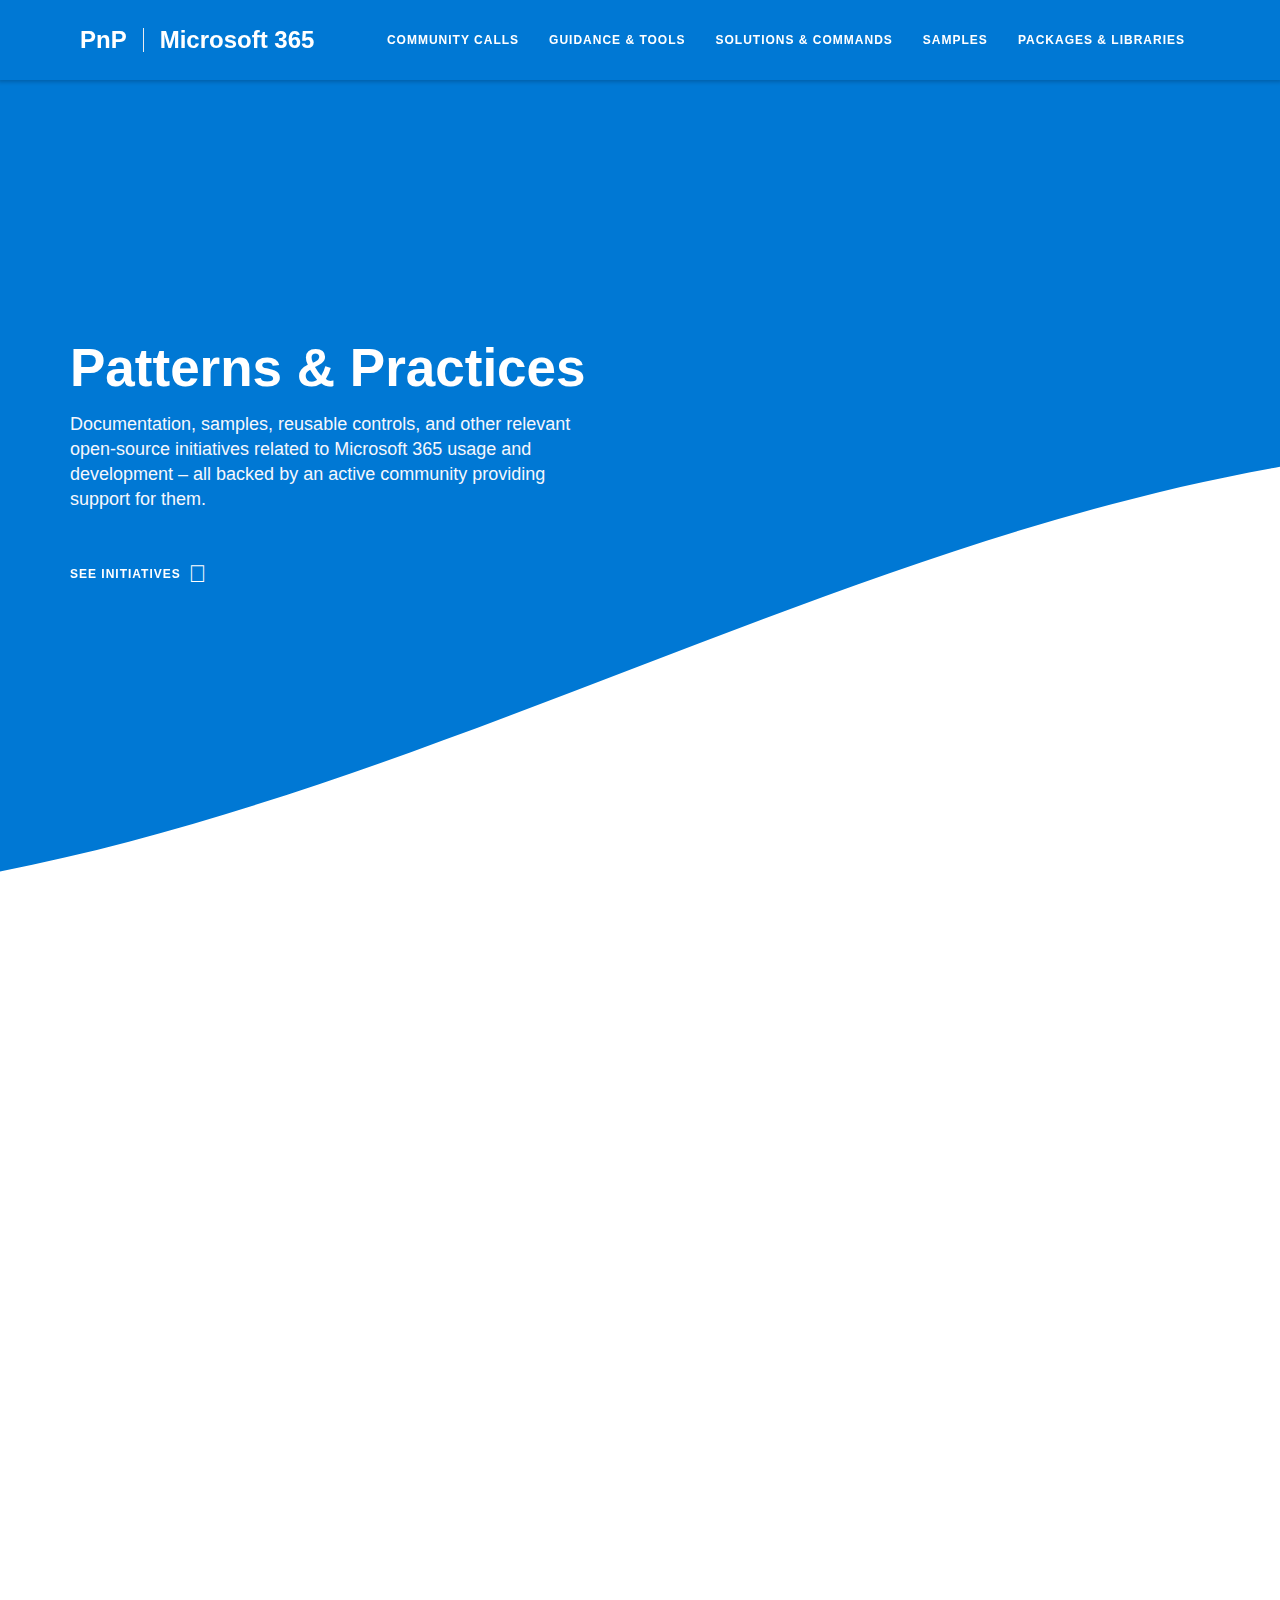
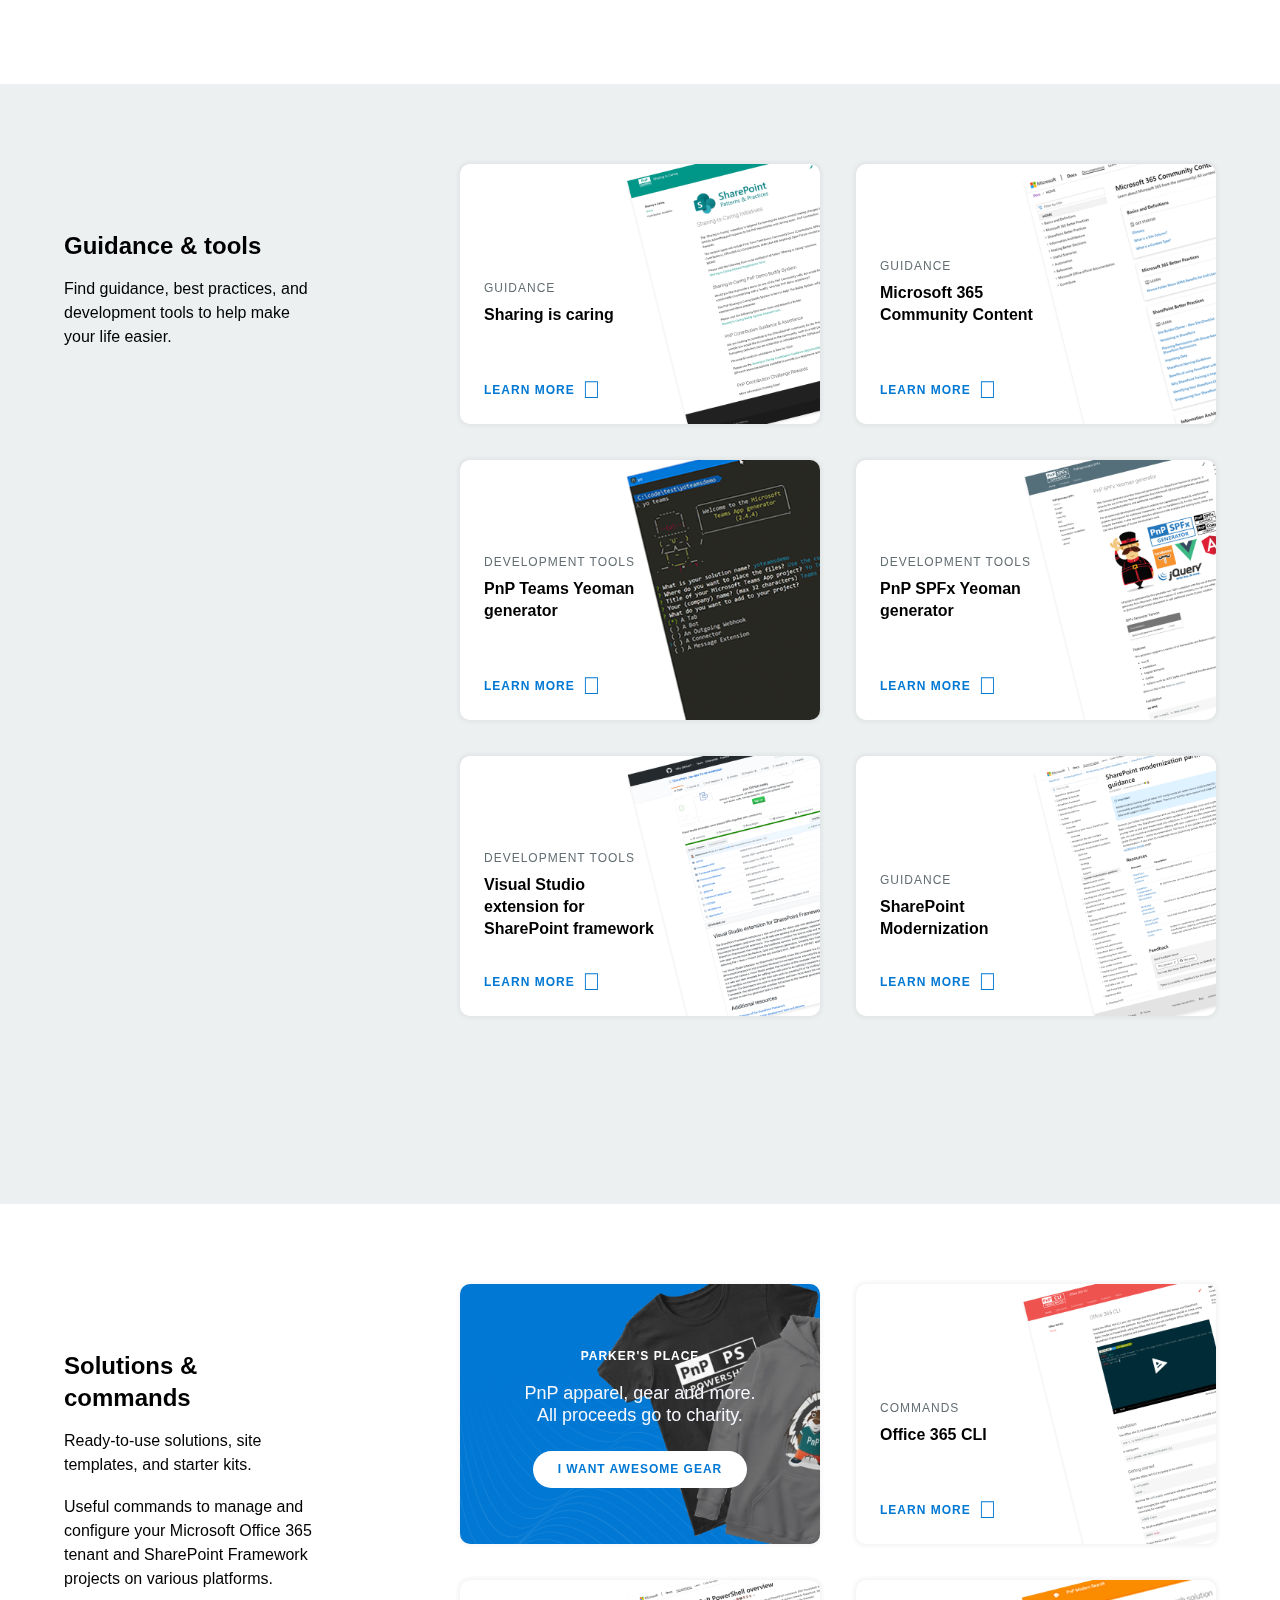
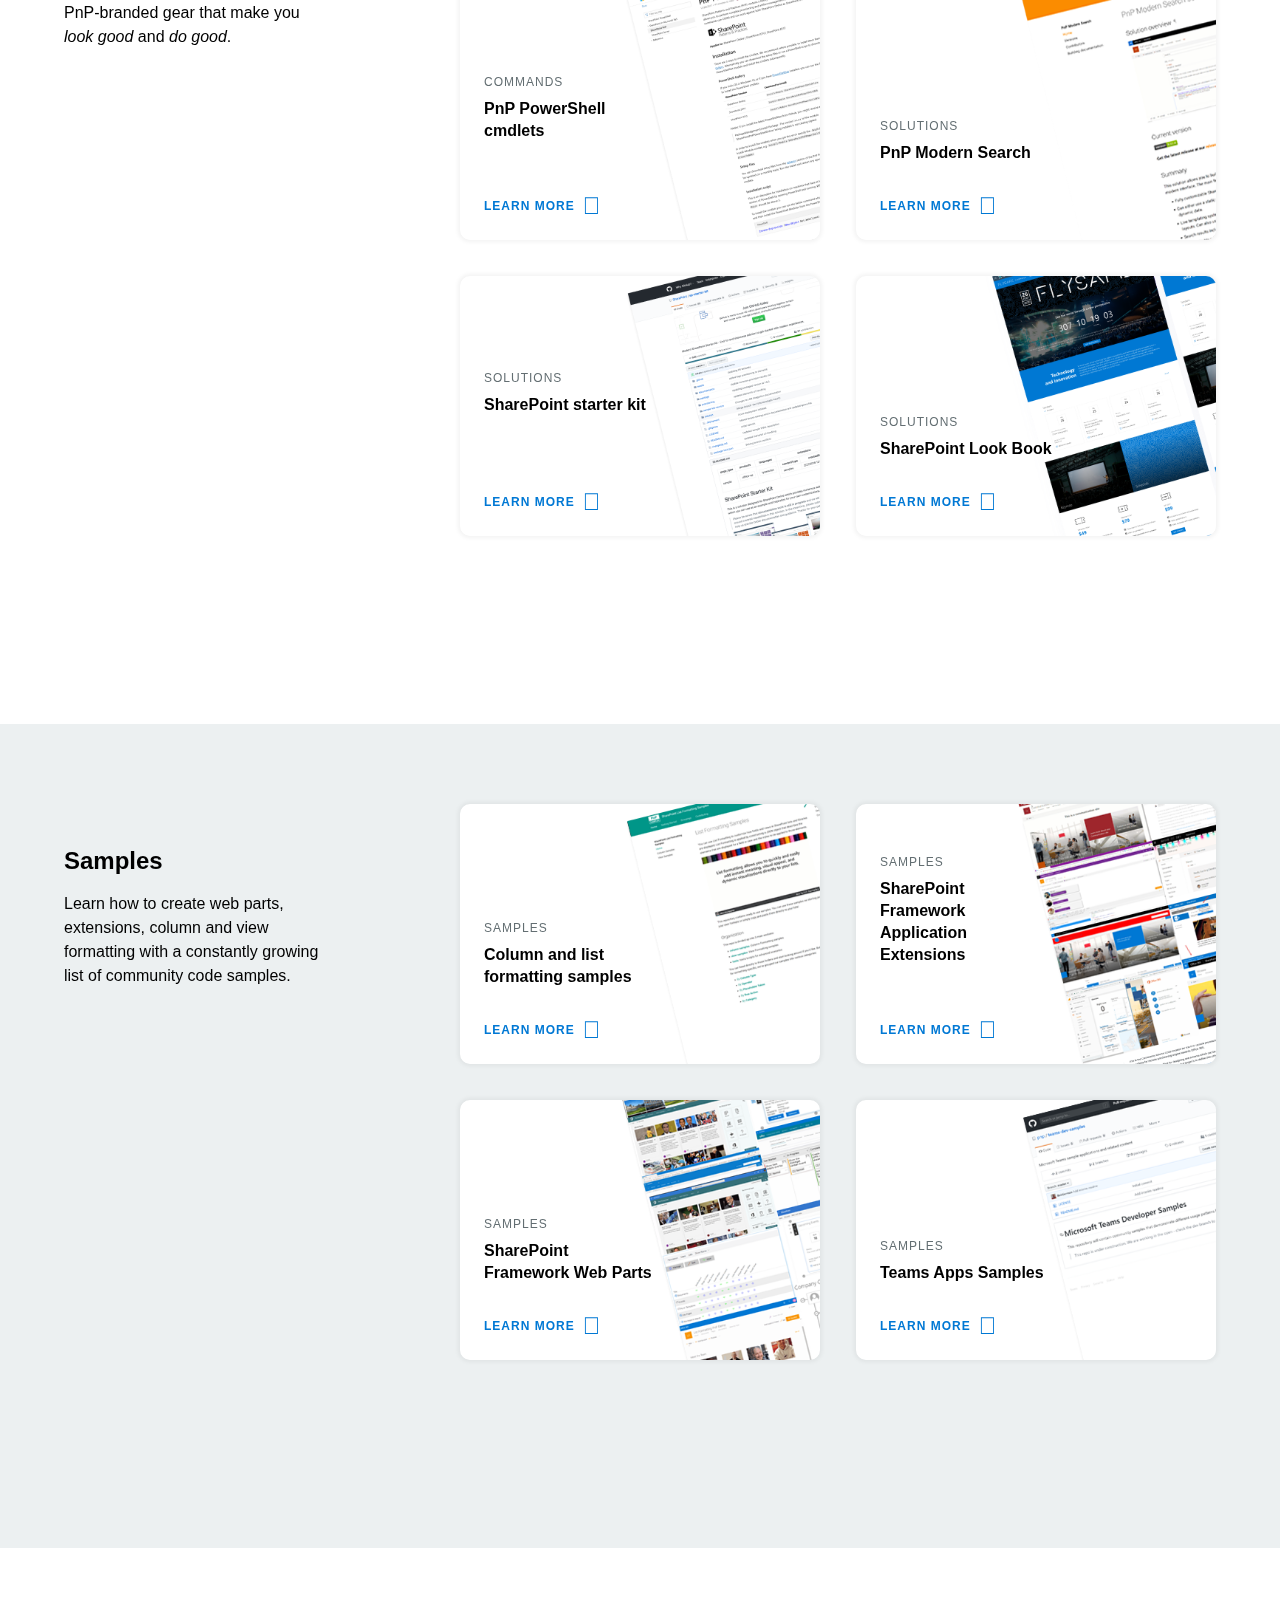
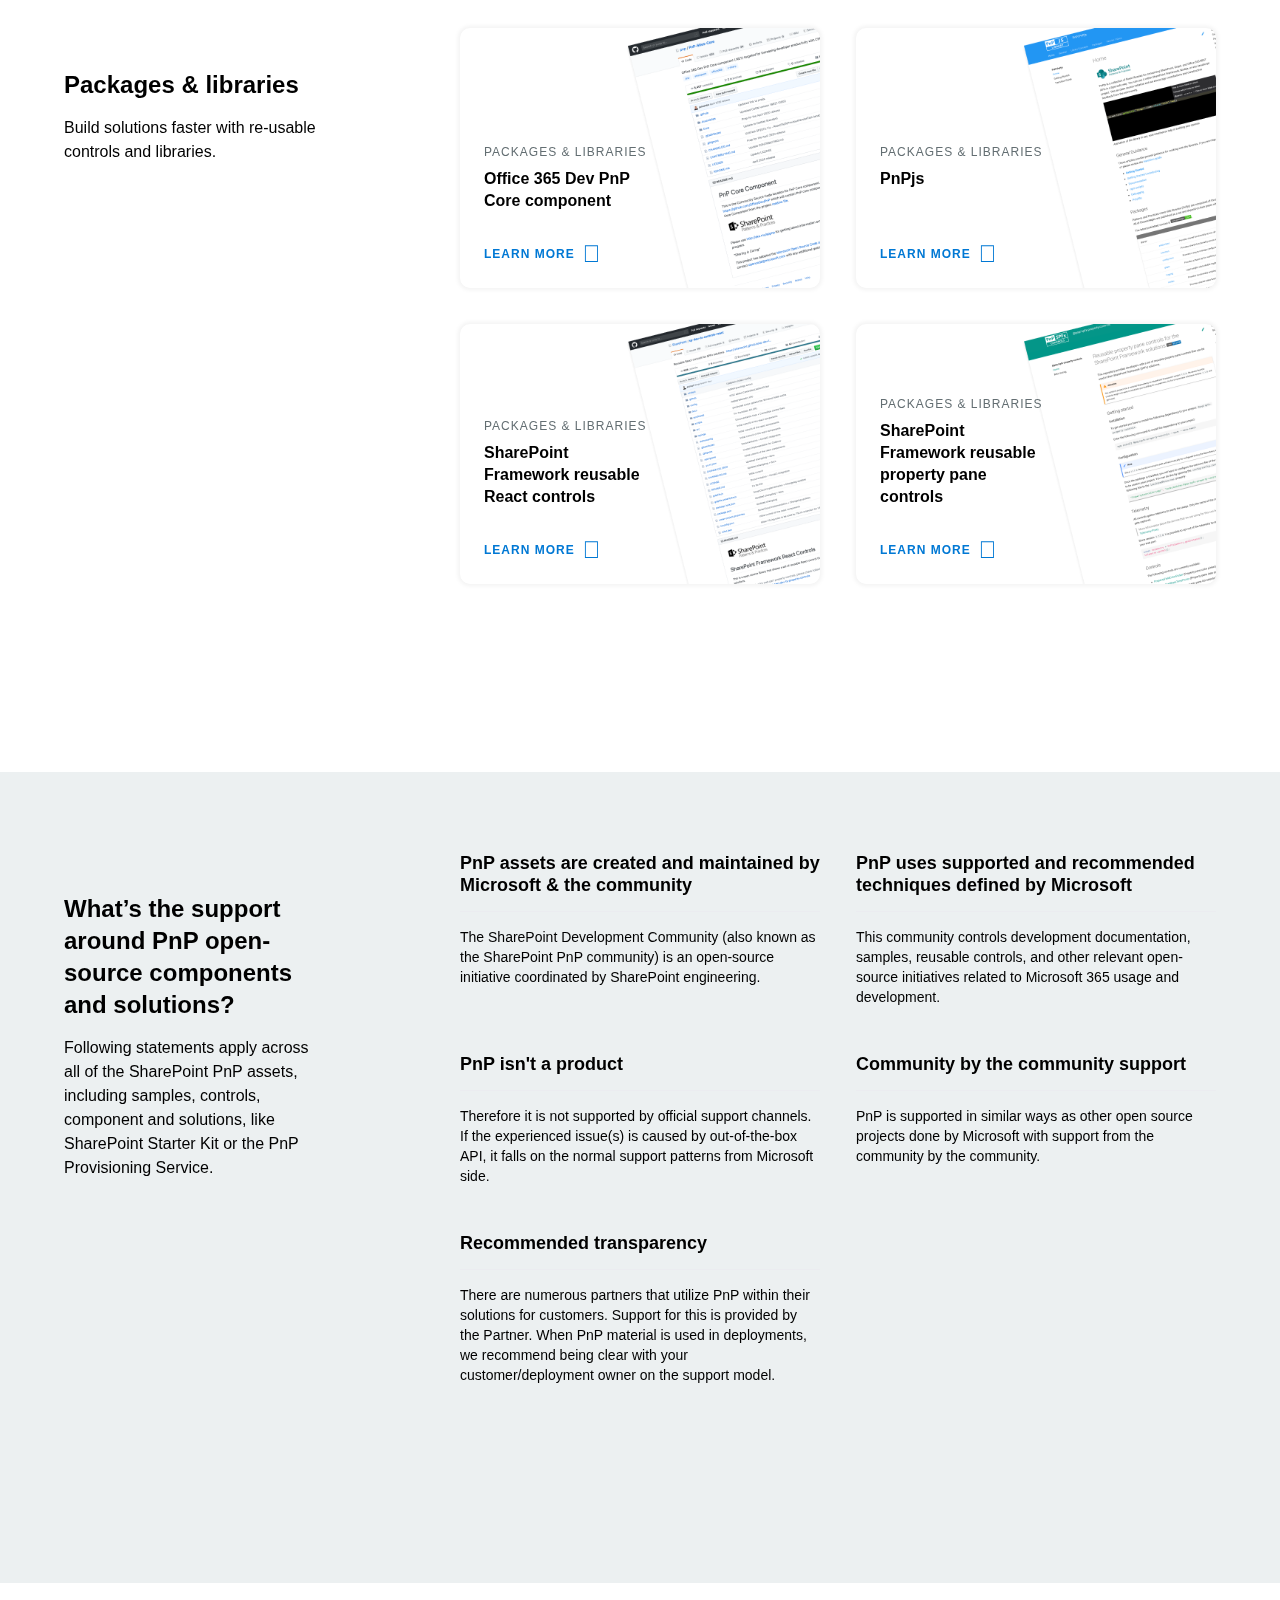
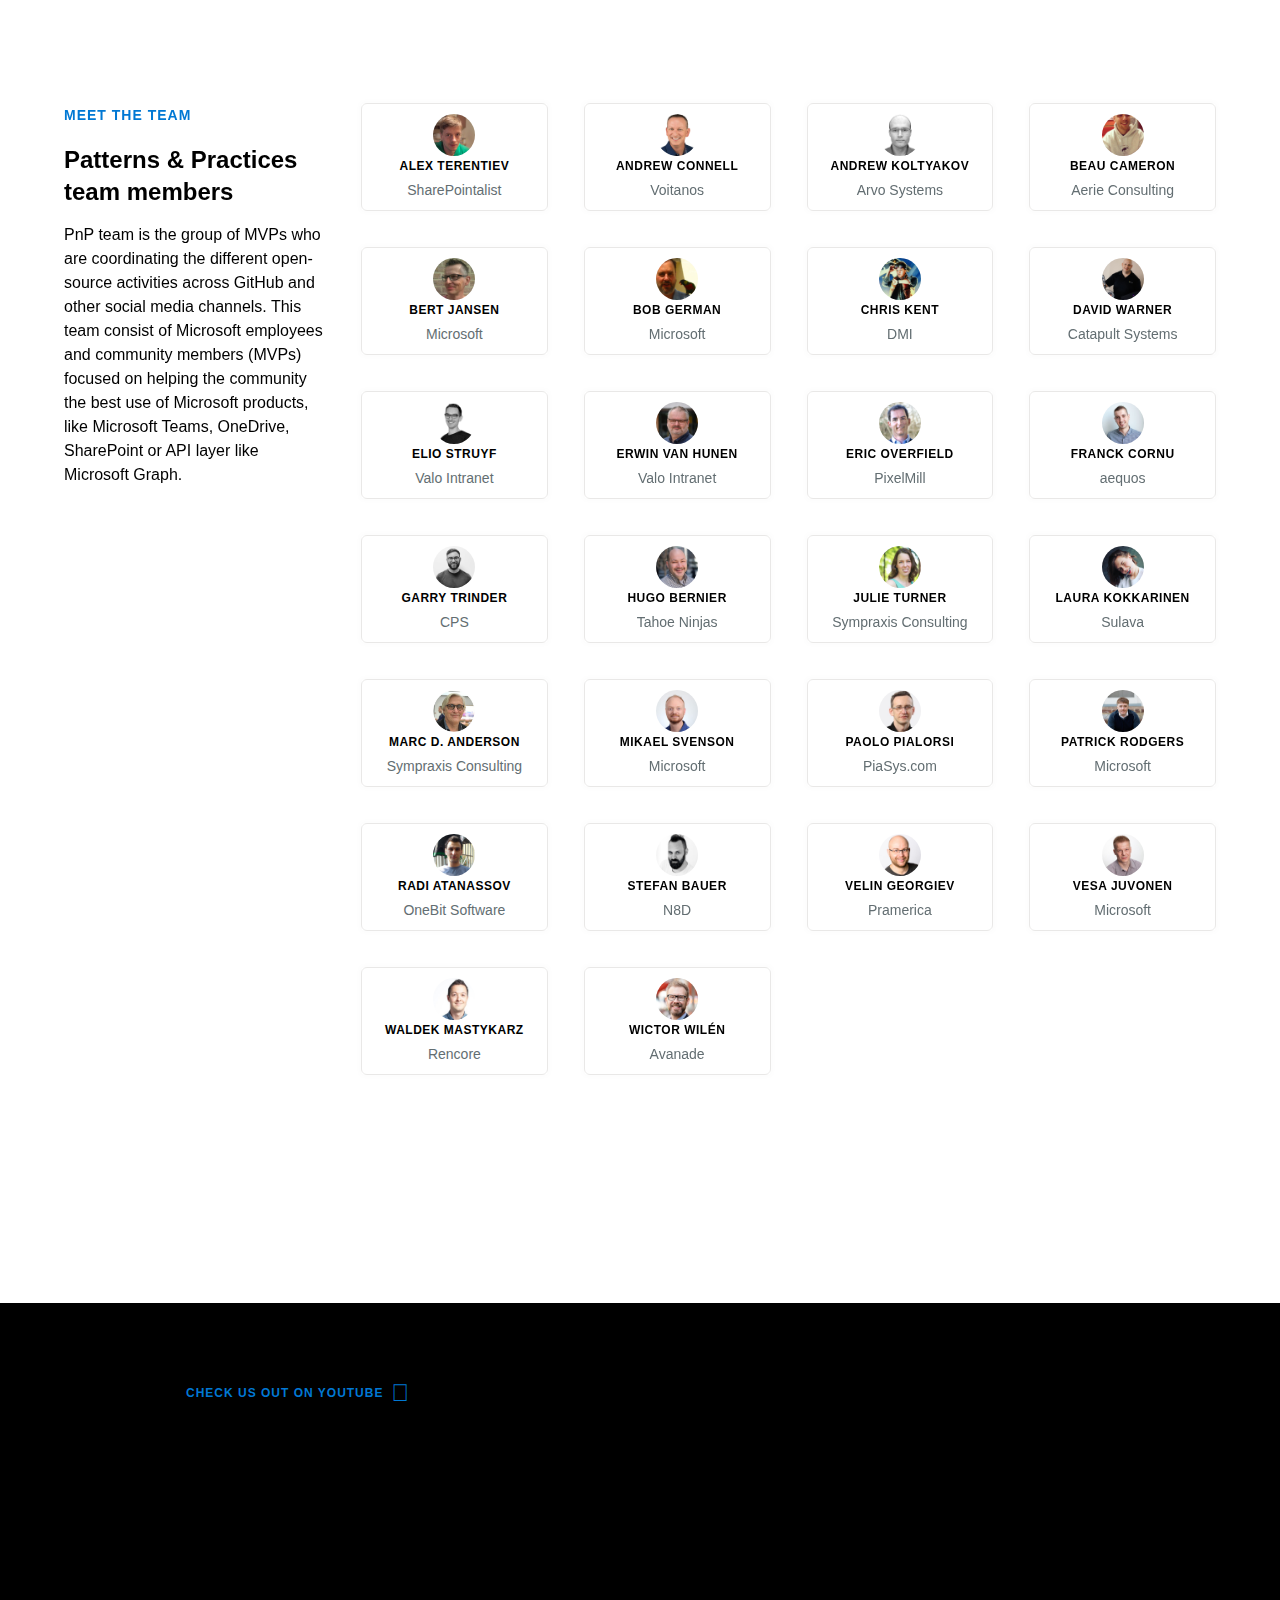
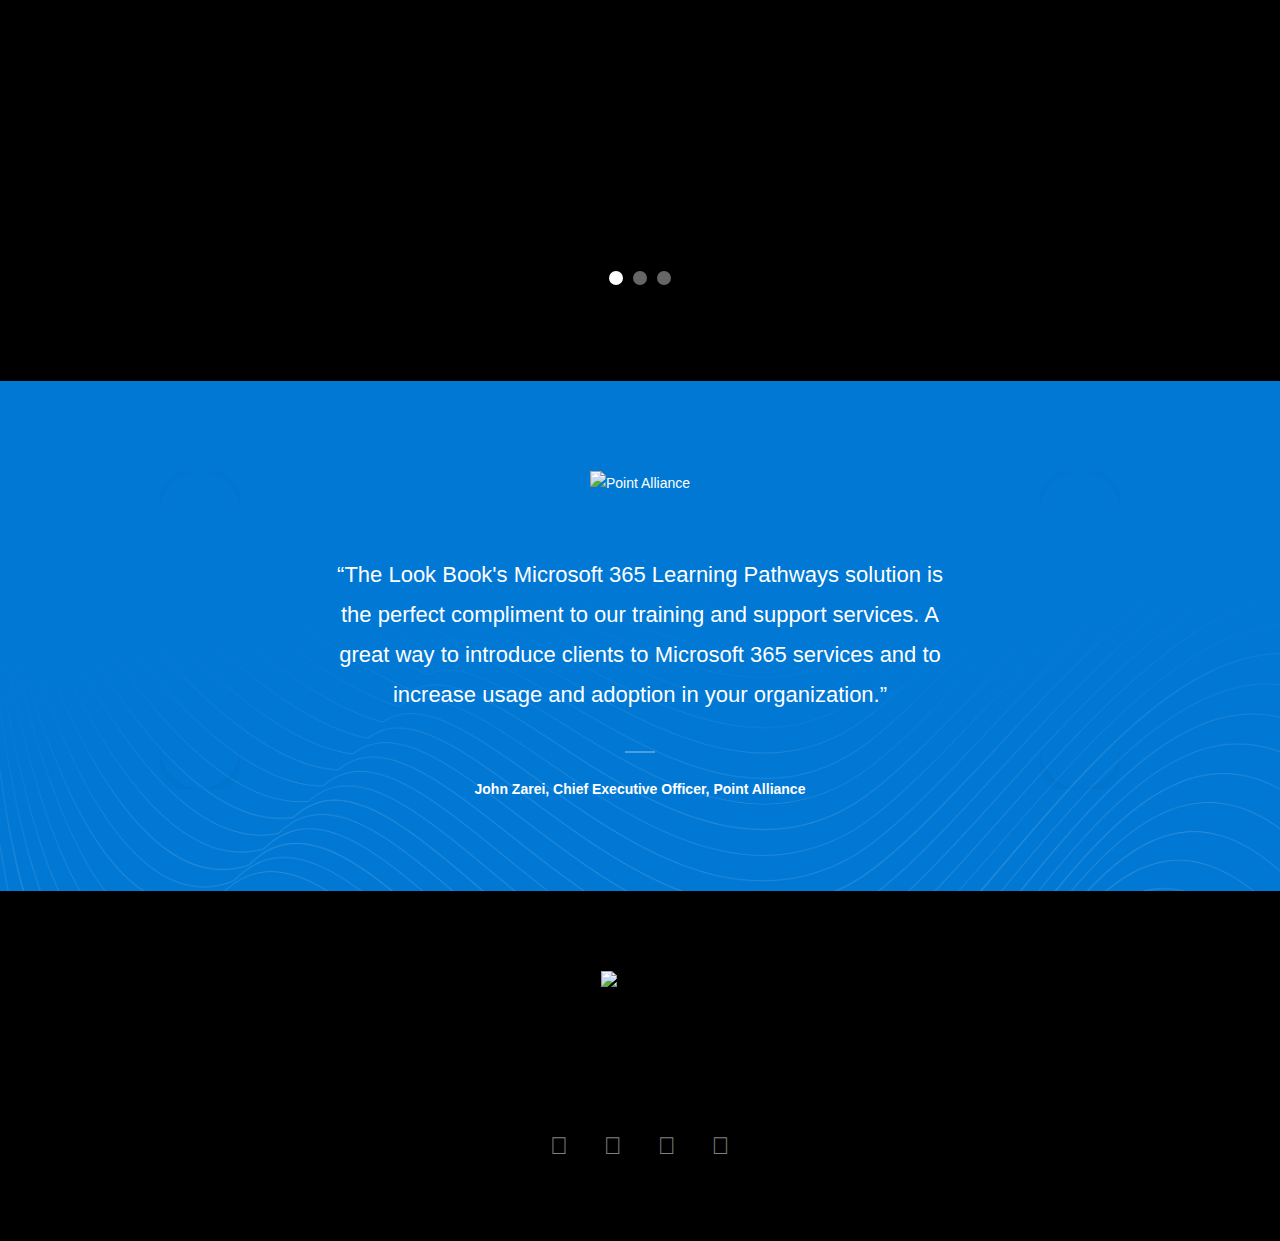
==== docs/index.html @ babbf10e "Removed references to provisioning" ====
<!DOCTYPE html>

<html data-wf-page="5ea5eb075186cf462b0d0585" data-wf-site="5ea49850af483731893627d2">

<head>
  <meta charset="utf-8">
  <title>PnP | Microsoft 365</title>
  <meta
    content="Patterns &amp; Practices, an open source initiative. Documentation, samples, reusable controls, and other relevant open-source initiatives related to SharePoint development – all backed by an active community providing support for them."
    name="description">
  <meta content="PnP | Microsoft 365" property="og:title">
  <meta
    content="Patterns &amp; Practices, an open source initiative. Documentation, samples, reusable controls, and other relevant open-source initiatives related to Microsoft 365 usage and development – all backed by an active community providing support for them."
    property="og:description">
  <meta content="./images/5ea8455f39959f655d19ef64_pnp_Open_Graph-1200x630.png" property="og:image">
  <meta content="summary" name="twitter:card">
  <meta content="width=device-width, initial-scale=1" name="viewport">
  <link href="css/normalize.css" rel="stylesheet" type="text/css">
  <link href="css/components.css" rel="stylesheet" type="text/css">
  <link href="css/pnp-landing-page.css" rel="stylesheet" type="text/css">
  <!-- [if lt IE 9]><script src="https://cdnjs.cloudflare.com/ajax/libs/html5shiv/3.7.3/html5shiv.min.js" type="text/javascript"></script><![endif] -->
  <script
    type="text/javascript">!function (o, c) { var n = c.documentElement, t = " w-mod-"; n.className += t + "js", ("ontouchstart" in o || o.DocumentTouch && c instanceof DocumentTouch) && (n.className += t + "touch") }(window, document);</script>
  <link href="images/favicon.png" rel="shortcut icon" type="image/x-icon">
  <link href="images/webclip.png" rel="apple-touch-icon">
</head>

<body class="body">
  <div data-collapse="medium" data-animation="default" data-duration="400" class="nav05 w-nav">
    <div class="nav05_wrap">
      <a href="#home" data-ix="logo" class="logo-link w-clearfix w-nav-brand">
        <div class="logo-text">PnP</div>
        <div class="nav01_line"></div>
        <div class="logo-text">Microsoft 365</div>
      </a>
      <div class="nav04_right_wrap">
        <div class="nav04_links">
          <nav role="navigation" class="nav04_nav_menu w-nav-menu"><a href="#community"
              class="nav03_link w-nav-link">COMMUNITY calls</a><a href="#guidance"
              class="nav03_link w-nav-link">GUIDANCE &amp; TOOLS</a><a href="#solutions"
              class="nav03_link w-nav-link">SOLUTIONS &amp; COMMANDS</a><a href="#samples"
              class="nav03_link w-nav-link">SAMPLES</a><a href="#packages" class="nav03_link w-nav-link">PACKAGES &amp;
              LIBRARIES</a>
        </div>
        <div class="nav04_menu_button w-nav-button">
          <div class="nav04_menu_icon w-icon-nav-menu"></div>
        </div>
      </div>
    </div>
  </div>
  <div data-collapse="medium" data-animation="default" data-duration="600" data-doc-height="1"
    class="nav05-mobile w-nav">
    <div class="navigation-wrapper">
      <a href="#home" data-ix="logo" class="logo-link w-clearfix w-nav-brand">
        <div class="logo-text">PnP</div>
        <div class="nav01_line"></div>
        <div class="logo-text">Microsoft 365</div>
      </a>
      <nav role="navigation" class="nav-menu-5 w-nav-menu">
        <div class="mobile-nav-wrapper w-hidden-main">
          <a href="#community" class="home-site-nav w-inline-block">
            <div class="text-block-6">COMMUNITY calls</div>
          </a>
          <a href="#guidance" class="global-nav-button-2 w-inline-block">
            <div>GUIDANCE &amp; TOOLS</div>
          </a>
          <a href="#solutions" class="global-nav-button-2 w-inline-block">
            <div>SOLUTIONS &amp; COMMANDS</div>
            <div class="bottom-line-2"></div>
          </a>
          <a href="#samples" class="global-nav-button-2 w-inline-block">
            <div>SAMPLES</div>
            <div class="bottom-line-2"></div>
          </a>
          <a href="#packages" class="global-nav-button-2 w-inline-block">
            <div>PACKAGES &amp; LIBRARIES</div>
          </a>          
        </div>
      </nav>
      <div class="nav04_menu_button w-nav-button">
        <div class="nav04_menu_icon w-icon-nav-menu"></div>
      </div>
    </div>
  </div>
  <div id="home" class="h06">
    <div class="h06_container">
      <div class="h06_block">
        <p data-w-id="b56ff664-6175-69ad-cde4-e1a8164d1486"
          style="-webkit-transform:translate3d(0, 15PX, 0) scale3d(1, 1, 1) rotateX(0) rotateY(0) rotateZ(0) skew(0, 0);-moz-transform:translate3d(0, 15PX, 0) scale3d(1, 1, 1) rotateX(0) rotateY(0) rotateZ(0) skew(0, 0);-ms-transform:translate3d(0, 15PX, 0) scale3d(1, 1, 1) rotateX(0) rotateY(0) rotateZ(0) skew(0, 0);transform:translate3d(0, 15PX, 0) scale3d(1, 1, 1) rotateX(0) rotateY(0) rotateZ(0) skew(0, 0);opacity:0"
          class="lnd_title white">AN OPEN-SOURCE INITIATIVE</p>
        <h1 class="h06_h1">Patterns &amp; Practices</h1>
        <p class="h06_text">Documentation, samples, reusable controls, and other relevant open-source initiatives
          related to Microsoft 365 usage and development – all backed by an active community providing support for
          them.<br></p>
        <div class="lnd_button_wrap"><a href="#guidance" class="lnd_button_explore w-button">VIEW initiatives </a>
          <a href="#guidance" data-w-id="0c8918ea-73e2-6e17-81cb-0c961d7875ff" class="button-wrapper w-inline-block">
            <div class="button-text white">SEE INITIATIVES</div>
            <div class="fdml button-arrow-2 white"></div>
          </a>
        </div>
      </div>
      <div class="h06_block"><img src="images/hero-parker.png" width="575"
          srcset="images/hero-parker-p-500.png 500w, images/hero-parker-p-800.png 800w, images/hero-parker-p-1080.png 1080w, images/hero-parker.png 1150w"
          sizes="(max-width: 479px) 92vw, (max-width: 767px) 83vw, (max-width: 991px) 575px, 42vw" alt=""
          class="h06_image"></div>
    </div>
  </div>
  <div id="community" class="lnd_content">
    <div class="lnd_title_wrap">
      <p data-w-id="b75b9195-428d-4a2c-6adf-a9b546c79a46"
        style="-webkit-transform:translate3d(0, 15PX, 0) scale3d(1, 1, 1) rotateX(0) rotateY(0) rotateZ(0) skew(0, 0);-moz-transform:translate3d(0, 15PX, 0) scale3d(1, 1, 1) rotateX(0) rotateY(0) rotateZ(0) skew(0, 0);-ms-transform:translate3d(0, 15PX, 0) scale3d(1, 1, 1) rotateX(0) rotateY(0) rotateZ(0) skew(0, 0);transform:translate3d(0, 15PX, 0) scale3d(1, 1, 1) rotateX(0) rotateY(0) rotateZ(0) skew(0, 0);opacity:0"
        class="lnd_title">PATTERNS &amp; PRACTICES COMMUNITY CALLS</p>
      <h3 data-w-id="b75b9195-428d-4a2c-6adf-a9b546c79a48"
        style="-webkit-transform:translate3d(0, 15PX, 0) scale3d(1, 1, 1) rotateX(0) rotateY(0) rotateZ(0) skew(0, 0);-moz-transform:translate3d(0, 15PX, 0) scale3d(1, 1, 1) rotateX(0) rotateY(0) rotateZ(0) skew(0, 0);-ms-transform:translate3d(0, 15PX, 0) scale3d(1, 1, 1) rotateX(0) rotateY(0) rotateZ(0) skew(0, 0);transform:translate3d(0, 15PX, 0) scale3d(1, 1, 1) rotateX(0) rotateY(0) rotateZ(0) skew(0, 0);opacity:0"
        class="lnd_h3 center">Accelerate your <br>development process</h3>
    </div>
    <div class="lnd_container_flex">
      <div class="lnd_services">
        <div data-w-id="b75b9195-428d-4a2c-6adf-a9b546c79a4e"
          style="-webkit-transform:translate3d(0, 10PX, 0) scale3d(1, 1, 1) rotateX(0) rotateY(0) rotateZ(0) skew(0, 0);-moz-transform:translate3d(0, 10PX, 0) scale3d(1, 1, 1) rotateX(0) rotateY(0) rotateZ(0) skew(0, 0);-ms-transform:translate3d(0, 10PX, 0) scale3d(1, 1, 1) rotateX(0) rotateY(0) rotateZ(0) skew(0, 0);transform:translate3d(0, 10PX, 0) scale3d(1, 1, 1) rotateX(0) rotateY(0) rotateZ(0) skew(0, 0);opacity:0"
          class="lnd_service_wrap">
          <h2 class="lnd_h2 meetings">SharePoint monthly community call</h2>
          <div class="section-block">
            <div class="lnd_paragraph meetings">Second Tuesday of each month <br>8:00 AM PT / 3:00 PM GMT</div>
          </div>
          <div class="section-block">
            <div class="lnd_paragraph meetings">SharePoint development-related topics, including news, UserVoice
              updates, and community contributions</div>
          </div>
          <div href="#LND_features" class="lnd_link_wrap">
            <div class="lnd_link_text"><a href="https://aka.ms/spdev-call-join" target="_blank" class="link-2">Direct MS
                Teams link to meeting</a> </div>
            <div class="fdml"></div>
          </div><img src="images/ic-teams.svg" width="55" alt="" class="lnd_service_icon">
        </div>
        <div data-w-id="b75b9195-428d-4a2c-6adf-a9b546c79a55"
          style="-webkit-transform:translate3d(0, 10PX, 0) scale3d(1, 1, 1) rotateX(0) rotateY(0) rotateZ(0) skew(0, 0);-moz-transform:translate3d(0, 10PX, 0) scale3d(1, 1, 1) rotateX(0) rotateY(0) rotateZ(0) skew(0, 0);-ms-transform:translate3d(0, 10PX, 0) scale3d(1, 1, 1) rotateX(0) rotateY(0) rotateZ(0) skew(0, 0);transform:translate3d(0, 10PX, 0) scale3d(1, 1, 1) rotateX(0) rotateY(0) rotateZ(0) skew(0, 0);opacity:0"
          class="lnd_service_wrap">
          <h2 class="lnd_h2 meetings">SharePoint framework</h2><img src="images/ic-teams.svg" width="55" alt=""
            class="lnd_service_icon">
          <div class="section-block">
            <div class="lnd_paragraph meetings">Bi-weekly on Thursdays<br>7:00 AM PT / 2:00 PM GMT</div>
          </div>
          <div class="section-block">
            <div class="lnd_paragraph meetings">SharePoint Engineering updates, SharePoint Framework, PnPJS, Office 365
              CLI, and reusable SPFx controls</div>
          </div>
          <div href="#LND_features" class="lnd_link_wrap">
            <div class="lnd_link_text"><a href="https://aka.ms/spdev-call-join" target="_blank" class="link-2">Direct MS
                Teams link to meeting</a> </div>
            <div class="fdml"></div>
          </div>
        </div>
        <div data-w-id="b75b9195-428d-4a2c-6adf-a9b546c79a5c"
          style="-webkit-transform:translate3d(0, 10PX, 0) scale3d(1, 1, 1) rotateX(0) rotateY(0) rotateZ(0) skew(0, 0);-moz-transform:translate3d(0, 10PX, 0) scale3d(1, 1, 1) rotateX(0) rotateY(0) rotateZ(0) skew(0, 0);-ms-transform:translate3d(0, 10PX, 0) scale3d(1, 1, 1) rotateX(0) rotateY(0) rotateZ(0) skew(0, 0);transform:translate3d(0, 10PX, 0) scale3d(1, 1, 1) rotateX(0) rotateY(0) rotateZ(0) skew(0, 0);opacity:0"
          class="lnd_service_wrap">
          <h2 class="lnd_h2 meetings">Generic Microsoft 365 Dev SIG</h2>
          <div class="section-block">
            <div class="lnd_paragraph meetings">Bi-weekly on Thursdays<br>7:00 AM PT / 2:00 PM GMT</div>
          </div>
          <div class="section-block">
            <div class="lnd_paragraph meetings">SharePoint Engineering updates, end-to-end solution designs, PnP CSOM, and PnP PowerShell</div>
          </div><img src="images/ic-teams.svg" width="55" alt="" class="lnd_service_icon">
          <div href="#LND_features" class="lnd_link_wrap">
            <div class="lnd_link_text"><a href="https://aka.ms/spdev-call-join" target="_blank" class="link-2">Direct MS
                Teams link to meeting</a> </div>
            <div class="fdml"></div>
          </div>
        </div>
      </div>
    </div>
  </div>
  <div id="guidance" class="wrapper-2 m80-80 grey">
    <div class="section">
      <div class="w-layout-grid product5-grid">
        <div id="w-node-dda75d76c9cb-2b0d0585" class="home-sections-label">
          <p data-w-id="e078cd1c-acc2-79a1-8b84-89ab713039af"
            style="-webkit-transform:translate3d(0, 15PX, 0) scale3d(1, 1, 1) rotateX(0) rotateY(0) rotateZ(0) skew(0, 0);-moz-transform:translate3d(0, 15PX, 0) scale3d(1, 1, 1) rotateX(0) rotateY(0) rotateZ(0) skew(0, 0);-ms-transform:translate3d(0, 15PX, 0) scale3d(1, 1, 1) rotateX(0) rotateY(0) rotateZ(0) skew(0, 0);transform:translate3d(0, 15PX, 0) scale3d(1, 1, 1) rotateX(0) rotateY(0) rotateZ(0) skew(0, 0);opacity:0"
            class="lnd_title">SHARING, FRAMEWORK, MODERNIZATION</p>
          <div class="lnd_h2">Guidance &amp; tools</div>
          <p class="lnd_paragraph">Find guidance, best practices, and development tools to help make your life easier.
          </p>
        </div>
        <div id="w-node-dda75d76c9d2-2b0d0585" class="w-layout-grid homepage-layouts-grid">
          <div>
            <div class="lnd_card_template _02">
              <div class="lnd_card_text_wrap">
                <h6 class="lnd_h6">GUIDANCE</h6>
                <h6 class="lnd_card_title">Sharing is caring<br>‍</h6>
                <a href="https://github.com/pnp/sharing-is-caring" data-w-id="f3da28cb-87f5-d30e-cb9d-330fd3fb53b9"
                  class="button-wrapper w-inline-block">
                  <div class="button-text">LEARN MORE</div>
                  <div class="fdml button-arrow-2"></div>
                </a>
              </div><a href="https://github.com/pnp/sharing-is-caring" class="lnd_card_link w-inline-block"></a>
            </div>
          </div>
          <div>
            <div class="lnd_card_template _14">
              <div class="lnd_card_text_wrap">
                <h6 class="lnd_h6">GUIDANCE</h6>
                <h6 class="lnd_card_title">Microsoft 365 Community Content<br>‍</h6>
                <a href="https://aka.ms/m365-community-docs" data-w-id="6c9d7122-856c-3973-5c8e-848539be7995"
                  class="button-wrapper w-inline-block">
                  <div class="button-text">LEARN MORE</div>
                  <div class="fdml button-arrow-2"></div>
                </a>
              </div><a href="https://aka.ms/m365-community-docs" class="lnd_card_link w-inline-block"></a>
            </div>
          </div>
          <div>
            <div class="lnd_card_template _16">
              <div class="lnd_card_text_wrap">
                <h6 class="lnd_h6">DEVELOPMENT TOOLS</h6>
                <h6 class="lnd_card_title">PnP Teams Yeoman generator<br>‍</h6>
                <a href="https://github.com/pnp/generator-teams" data-w-id="6c9d7122-856c-3973-5c8e-848539be7995"
                  class="button-wrapper w-inline-block">
                  <div class="button-text">LEARN MORE</div>
                  <div class="fdml button-arrow-2"></div>
                </a>
              </div><a href="https://github.com/pnp/generator-teams" class="lnd_card_link w-inline-block"></a>
            </div>
          </div>
          <div>
            <div class="lnd_card_template _04">
              <div class="lnd_card_text_wrap">
                <h6 class="lnd_h6">DEVELOPMENT TOOLS</h6>
                <h6 class="lnd_card_title">PnP SPFx Yeoman generator<br>‍</h6>
                <a href="https://pnp.github.io/generator-spfx/" data-w-id="6c9d7122-856c-3973-5c8e-848539be7995"
                  class="button-wrapper w-inline-block">
                  <div class="button-text">LEARN MORE</div>
                  <div class="fdml button-arrow-2"></div>
                </a>
              </div><a href="https://pnp.github.io/generator-spfx/" class="lnd_card_link w-inline-block"></a>
            </div>
          </div>

          <div>
            <div class="lnd_card_template _03">
              <div class="lnd_card_text_wrap">
                <h6 class="lnd_h6">DEVELOPMENT TOOLS</h6>
                <h6 class="lnd_card_title">Visual Studio extension for SharePoint framework</h6>
                <a href="https://github.com/SharePoint/sp-dev-fx-vs-extension"
                  data-w-id="70ab46ac-6136-6d38-cbbb-f9f128e29733" class="button-wrapper w-inline-block">
                  <div class="button-text">LEARN MORE</div>
                  <div class="fdml button-arrow-2"></div>
                </a>
              </div><a href="#" class="lnd_card_link w-inline-block"></a>
            </div>
          </div>
          <div>
            <div class="lnd_card_template _01">
              <div class="lnd_card_text_wrap">
                <h6 class="lnd_h6">GUIDANCE</h6>
                <h6 class="lnd_card_title">SharePoint Modernization</h6>
                <a href="https://github.com/pnp/sp-dev-modernization" data-w-id="dc1a8a35-9f8c-ce84-f4e3-486b771e31e3"
                  class="button-wrapper w-inline-block">
                  <div class="button-text">LEARN MORE</div>
                  <div class="fdml button-arrow-2"></div>
                </a>
              </div><a href="https://github.com/pnp/sp-dev-modernization" class="lnd_card_link w-inline-block"></a>
            </div>
          </div>

        </div>
      </div>
    </div>
  </div>
  <div id="solutions" class="wrapper-2 m80-80">
    <div class="section">
      <div class="w-layout-grid product5-grid">
        <div id="w-node-7e31532e6f1a-2b0d0585" class="home-sections-label">
          <p data-w-id="99a9997d-4555-1766-9735-bbfd17748033"
            style="-webkit-transform:translate3d(0, 15PX, 0) scale3d(1, 1, 1) rotateX(0) rotateY(0) rotateZ(0) skew(0, 0);-moz-transform:translate3d(0, 15PX, 0) scale3d(1, 1, 1) rotateX(0) rotateY(0) rotateZ(0) skew(0, 0);-ms-transform:translate3d(0, 15PX, 0) scale3d(1, 1, 1) rotateX(0) rotateY(0) rotateZ(0) skew(0, 0);transform:translate3d(0, 15PX, 0) scale3d(1, 1, 1) rotateX(0) rotateY(0) rotateZ(0) skew(0, 0);opacity:0"
            class="lnd_title">SOLUTIONS, TEMPLATES, STARTER KIT &amp; CMDLETS</p>
          <div class="lnd_h2">Solutions &amp; commands</div>
          <p class="lnd_paragraph">Ready-to-use solutions, site templates, and starter kits.</p>
          <p>Useful commands to manage and configure your Microsoft Office 365 tenant and SharePoint Framework projects
            on various platforms.</p>
          <p>PnP-branded gear that make you <em>look good</em> and <em>do good</em>.</p>
        </div>
        <div id="w-node-7e31532e6f21-2b0d0585" class="w-layout-grid homepage-layouts-grid">
          <div>
            <div class="lnd_card_template_cta">
              <div class="lnd_card_text_wrap_02">
                <h6 class="lnd_h6_white">PARKER&#x27;S PLACE</h6>
                <h4 class="lnd_card_title_white">PnP apparel, gear and more.<br>All proceeds go to charity.</h4><a
                  href="https://teespring.com/stores/parkersplace" class="lnd_btn_02 w-button">i want awesome gear</a>
              </div><a href="https://teespring.com/stores/parkersplace" class="lnd_card_link w-inline-block"></a>
            </div>
          </div>
          <div>
            <div class="lnd_card_template _09">
              <div class="lnd_card_text_wrap">
                <h6 class="lnd_h6">commands</h6>
                <h6 class="lnd_card_title">Office 365 CLI<br>‍</h6>
                <a href="https://pnp.github.io/office365-cli/" data-w-id="3451f574-a8b4-2896-4a67-fd95ebf31d5b"
                  class="button-wrapper w-inline-block">
                  <div class="button-text">LEARN MORE</div>
                  <div class="fdml button-arrow-2"></div>
                </a>
              </div><a href="https://pnp.github.io/office365-cli/" class="lnd_card_link w-inline-block"></a>
            </div>
          </div>
          <div>
            <div class="lnd_card_template _08">
              <div class="lnd_card_text_wrap">
                <h6 class="lnd_h6">commands</h6>
                <h6 class="lnd_card_title">PnP PowerShell cmdlets<br>‍</h6>
                <a href="https://docs.microsoft.com/en-us/powershell/sharepoint/sharepoint-pnp/sharepoint-pnp-cmdlets?view=sharepoint-ps"
                  data-w-id="f4b86353-b619-2943-d82e-3757d45d9043" class="button-wrapper w-inline-block">
                  <div class="button-text">LEARN MORE</div>
                  <div class="fdml button-arrow-2"></div>
                </a>
              </div><a
                href="https://docs.microsoft.com/en-us/powershell/sharepoint/sharepoint-pnp/sharepoint-pnp-cmdlets?view=sharepoint-ps"
                class="lnd_card_link w-inline-block"></a>
            </div>
          </div>
          <div>
            <div class="lnd_card_template _17">
              <div class="lnd_card_text_wrap">
                <h6 class="lnd_h6">SOLUTIONS</h6>
                <h6 class="lnd_card_title">PnP Modern Search</h6>
                <a href="https://microsoft-search.github.io/pnp-modern-search/"
                  data-w-id="a1cad1a4-9552-2173-644d-852d889f4833" class="button-wrapper w-inline-block">
                  <div class="button-text">LEARN MORE</div>
                  <div class="fdml button-arrow-2"></div>
                </a>
              </div><a href="https://microsoft-search.github.io/pnp-modern-search/"
                class="lnd_card_link w-inline-block"></a>
            </div>
          </div>
          <div>
            <div class="lnd_card_template _07">
              <div class="lnd_card_text_wrap">
                <h6 class="lnd_h6">solutions</h6>
                <h6 class="lnd_card_title">SharePoint starter kit<br>‍<br>‍</h6>
                <a href="https://github.com/SharePoint/sp-starter-kit" data-w-id="2ffe5a42-059c-5202-5aae-5a61769c625a"
                  class="button-wrapper w-inline-block">
                  <div class="button-text">LEARN MORE</div>
                  <div class="fdml button-arrow-2"></div>
                </a>
              </div><a href="https://github.com/SharePoint/sp-starter-kit" class="lnd_card_link w-inline-block"></a>
            </div>
          </div>
          <div>
            <div class="lnd_card_template _15">
              <div class="lnd_card_text_wrap">
                <h6 class="lnd_h6">solutions</h6>
                <h6 class="lnd_card_title">SharePoint Look Book</h6>
                <a href="https://lookbook.microsoft.com/" data-w-id="52911ab1-f534-431d-4b59-b603d3289fdc"
                  class="button-wrapper w-inline-block">
                  <div class="button-text">LEARN MORE</div>
                  <div class="fdml button-arrow-2"></div>
                </a>
              </div><a href="https://lookbook.microsoft.com/" class="lnd_card_link w-inline-block"></a>
            </div>
          </div>
        </div>
      </div>
    </div>
  </div>
  <div id="samples" class="wrapper-2 m80-80 grey">
    <div class="section">
      <div class="w-layout-grid product5-grid">
        <div id="w-node-47a85e726b0e-2b0d0585" class="home-sections-label">
          <p data-w-id="48f1f782-beaa-c9ec-1aa1-74013dbaa6a3"
            style="-webkit-transform:translate3d(0, 15PX, 0) scale3d(1, 1, 1) rotateX(0) rotateY(0) rotateZ(0) skew(0, 0);-moz-transform:translate3d(0, 15PX, 0) scale3d(1, 1, 1) rotateX(0) rotateY(0) rotateZ(0) skew(0, 0);-ms-transform:translate3d(0, 15PX, 0) scale3d(1, 1, 1) rotateX(0) rotateY(0) rotateZ(0) skew(0, 0);transform:translate3d(0, 15PX, 0) scale3d(1, 1, 1) rotateX(0) rotateY(0) rotateZ(0) skew(0, 0);opacity:0"
            class="lnd_title">LEARN FROM EXAMPLE</p>
          <div class="lnd_h2">Samples</div>
          <p class="lnd_paragraph">Learn how to create web parts, extensions, column and view formatting with a
            constantly growing list of community code samples.</p>
        </div>
        <div id="w-node-47a85e726b18-2b0d0585" class="w-layout-grid homepage-layouts-grid">
          <div>
            <div class="lnd_card_template _20">
              <div class="lnd_card_text_wrap">
                <h6 class="lnd_h6">SAMPLES</h6>
                <h6 class="lnd_card_title">Column and list formatting samples</h6>
                <a href="https://sharepoint.github.io/sp-dev-list-formatting/"
                  data-w-id="9c583836-aeca-2d9d-90e0-f8aa7d2ed0d2" class="button-wrapper w-inline-block">
                  <div class="button-text">LEARN MORE</div>
                  <div class="fdml button-arrow-2"></div>
                </a>
              </div><a href="https://sharepoint.github.io/sp-dev-list-formatting/"
                class="lnd_card_link w-inline-block"></a>
            </div>
          </div>
          <div>
            <div class="lnd_card_template _21">
              <div class="lnd_card_text_wrap">
                <h6 class="lnd_h6">SAMPLES</h6>
                <h6 class="lnd_card_title">SharePoint Framework Application Extensions<br>‍</h6>
                <a href="https://aka.ms/spfx-extensions" data-w-id="31938f0a-4aaa-6bae-3446-94e27c90261e"
                  class="button-wrapper w-inline-block">
                  <div class="button-text">LEARN MORE</div>
                  <div class="fdml button-arrow-2"></div>
                </a>
              </div><a href="https://aka.ms/spfx-extensions" class="lnd_card_link w-inline-block"></a>
            </div>
          </div>
          <div>
            <div class="lnd_card_template _18">
              <div class="lnd_card_text_wrap">
                <h6 class="lnd_h6">SAMPLES</h6>
                <h6 class="lnd_card_title">SharePoint Framework Web Parts</h6>
                <a href="https://aka.ms/spfx-webparts" data-w-id="38953aed-6f06-fbfc-2c44-bd29757fd12e"
                  class="button-wrapper w-inline-block">
                  <div class="button-text">LEARN MORE</div>
                  <div class="fdml button-arrow-2"></div>
                </a>
              </div><a href="https://aka.ms/spfx-webparts" class="lnd_card_link w-inline-block"></a>
            </div>
          </div>
          <div>
            <div class="lnd_card_template _19">
              <div class="lnd_card_text_wrap">
                <h6 class="lnd_h6">SAMPLES</h6>
                <h6 class="lnd_card_title">Teams Apps Samples</h6>
                <a href="https://github.com/pnp/teams-dev-samples" data-w-id="225e3ce1-910e-f627-80cb-9f70e5e01ba2"
                  class="button-wrapper w-inline-block">
                  <div class="button-text">LEARN MORE</div>
                  <div class="fdml button-arrow-2"></div>
                </a>
              </div><a href="https://github.com/pnp/teams-dev-samples" class="lnd_card_link w-inline-block"></a>
            </div>
          </div>
        </div>
      </div>
    </div>
  </div>
  <div id="packages" class="wrapper-2 m80-80">
    <div class="section">
      <div class="w-layout-grid product5-grid">
        <div id="w-node-47a85e726b0e-2b0d0585" class="home-sections-label">
          <p data-w-id="48f1f782-beaa-c9ec-1aa1-74013dbaa6a3"
            style="-webkit-transform:translate3d(0, 15PX, 0) scale3d(1, 1, 1) rotateX(0) rotateY(0) rotateZ(0) skew(0, 0);-moz-transform:translate3d(0, 15PX, 0) scale3d(1, 1, 1) rotateX(0) rotateY(0) rotateZ(0) skew(0, 0);-ms-transform:translate3d(0, 15PX, 0) scale3d(1, 1, 1) rotateX(0) rotateY(0) rotateZ(0) skew(0, 0);transform:translate3d(0, 15PX, 0) scale3d(1, 1, 1) rotateX(0) rotateY(0) rotateZ(0) skew(0, 0);opacity:0"
            class="lnd_title">CORE, JS, REACT, REUSE</p>
          <div class="lnd_h2">Packages &amp; libraries</div>
          <p class="lnd_paragraph">Build solutions faster with re-usable controls and libraries.</p>
        </div>
        <div id="w-node-47a85e726b18-2b0d0585" class="w-layout-grid homepage-layouts-grid">
          <div>
            <div class="lnd_card_template _10">
              <div class="lnd_card_text_wrap">
                <h6 class="lnd_h6">PACKAGES &amp; LIBRARIES</h6>
                <h6 class="lnd_card_title">Office 365 Dev PnP Core component</h6>
                <a href="https://github.com/pnp/PnP-Sites-Core" data-w-id="9c583836-aeca-2d9d-90e0-f8aa7d2ed0d2"
                  class="button-wrapper w-inline-block">
                  <div class="button-text">LEARN MORE</div>
                  <div class="fdml button-arrow-2"></div>
                </a>
              </div><a href="https://github.com/pnp/PnP-Sites-Core" class="lnd_card_link w-inline-block"></a>
            </div>
          </div>
          <div>
            <div class="lnd_card_template _11">
              <div class="lnd_card_text_wrap">
                <h6 class="lnd_h6">PACKAGES &amp; LIBRARIES</h6>
                <h6 class="lnd_card_title">PnPjs<br>‍</h6>
                <a href="https://pnp.github.io/pnpjs/" data-w-id="31938f0a-4aaa-6bae-3446-94e27c90261e"
                  class="button-wrapper w-inline-block">
                  <div class="button-text">LEARN MORE</div>
                  <div class="fdml button-arrow-2"></div>
                </a>
              </div><a href="https://pnp.github.io/pnpjs/" class="lnd_card_link w-inline-block"></a>
            </div>
          </div>
          <div>
            <div class="lnd_card_template _12">
              <div class="lnd_card_text_wrap">
                <h6 class="lnd_h6">PACKAGES &amp; LIBRARIES</h6>
                <h6 class="lnd_card_title">SharePoint Framework reusable React controls</h6>
                <a href="https://github.com/SharePoint/sp-dev-fx-controls-react"
                  data-w-id="38953aed-6f06-fbfc-2c44-bd29757fd12e" class="button-wrapper w-inline-block">
                  <div class="button-text">LEARN MORE</div>
                  <div class="fdml button-arrow-2"></div>
                </a>
              </div><a href="https://github.com/SharePoint/sp-dev-fx-controls-react"
                class="lnd_card_link w-inline-block"></a>
            </div>
          </div>
          <div>
            <div class="lnd_card_template _13">
              <div class="lnd_card_text_wrap">
                <h6 class="lnd_h6">PACKAGES &amp; LIBRARIES</h6>
                <h6 class="lnd_card_title">SharePoint Framework reusable property pane controls</h6>
                <a href="https://sharepoint.github.io/sp-dev-fx-property-controls/"
                  data-w-id="225e3ce1-910e-f627-80cb-9f70e5e01ba2" class="button-wrapper w-inline-block">
                  <div class="button-text">LEARN MORE</div>
                  <div class="fdml button-arrow-2"></div>
                </a>
              </div><a href="https://sharepoint.github.io/sp-dev-fx-property-controls/"
                class="lnd_card_link w-inline-block"></a>
            </div>
          </div>
        </div>
      </div>
    </div>
  </div>

  <div id="support" class="wrapper-2 m80-80 grey">
    <div class="section">
      <div class="w-layout-grid product5-grid">
        <div id="w-node-54ba49cf798d-2b0d0585" class="home-sections-label">
          <p data-w-id="12c22128-e1dd-ed02-0fa3-54ba49cf798e"
            style="-webkit-transform:translate3d(0, 15PX, 0) scale3d(1, 1, 1) rotateX(0) rotateY(0) rotateZ(0) skew(0, 0);-moz-transform:translate3d(0, 15PX, 0) scale3d(1, 1, 1) rotateX(0) rotateY(0) rotateZ(0) skew(0, 0);-ms-transform:translate3d(0, 15PX, 0) scale3d(1, 1, 1) rotateX(0) rotateY(0) rotateZ(0) skew(0, 0);transform:translate3d(0, 15PX, 0) scale3d(1, 1, 1) rotateX(0) rotateY(0) rotateZ(0) skew(0, 0);opacity:0"
            class="lnd_title">SUPPORTABILITY STATEMENT</p>
          <div class="lnd_h2">What’s the support around PnP open-source components and solutions?</div>
          <p class="lnd_paragraph">Following statements apply across all of the SharePoint PnP assets, including
            samples, controls, component and solutions, like SharePoint Starter Kit or the PnP Provisioning Service.</p>
        </div>
        <div id="w-node-54ba49cf7994-2b0d0585" class="w-layout-grid homepage-layouts-grid">
          <div>
            <h6 class="faq04_h6">PnP assets are created and maintained by Microsoft &amp; the community</h6>
            <div class="faq04_line"></div>
            <p class="faq04_paragraph">The SharePoint Development Community (also known as the SharePoint PnP community)
              is an open-source initiative coordinated by SharePoint engineering.</p>
          </div>
          <div>
            <h6 class="faq04_h6">PnP uses supported and recommended techniques defined by Microsoft</h6>
            <div class="faq04_line"></div>
            <p class="faq04_paragraph">This community controls development documentation, samples, reusable controls,
              and other relevant open-source initiatives related to Microsoft 365 usage and development.</p>
          </div>
          <div>
            <h6 class="faq04_h6">PnP isn&#x27;t a product</h6>
            <div class="faq04_line"></div>
            <p class="faq04_paragraph">Therefore it is not supported by official support channels. If the experienced
              issue(s) is caused by out-of-the-box API, it falls on the normal support patterns from Microsoft side.</p>
          </div>
          <div>
            <h6 class="faq04_h6">Community by the community support</h6>
            <div class="faq04_line"></div>
            <p class="faq04_paragraph">PnP is supported in similar ways as other open source projects done by Microsoft
              with support from the community by the community.</p>
          </div>
          <div>
            <h6 class="faq04_h6">Recommended transparency</h6>
            <div class="faq04_line"></div>
            <p class="faq04_paragraph">There are numerous partners that utilize PnP within their solutions for
              customers. Support for this is provided by the Partner. When PnP material is used in deployments, we
              recommend being clear with your customer/deployment owner on the support model.</p>
          </div>
        </div>
      </div>
    </div>
  </div>

  <div id="team" class="wrapper-2 m-120-120">
    <div class="section">
      <div class="w-layout-grid split-grid">
        <div id="w-node-66ed0a5fbe19-2b0d0585" class="home-sections-label">
          <p data-w-id="ea4e8989-cf66-d877-8db4-66ed0a5fbe1a"
            style="transform: translate3d(0px, 0px, 0px) scale3d(1, 1, 1) rotateX(0deg) rotateY(0deg) rotateZ(0deg) skew(0deg, 0deg); opacity: 1; transform-style: preserve-3d;"
            class="lnd_title">MEET THE TEAM</p>
          <div class="lnd_h2">Patterns &amp; Practices team members</div>
          <p class="lnd_paragraph">PnP team is the group of MVPs who are coordinating the different open-source
            activities across GitHub and other social media channels. This team consist of Microsoft employees and
            community members (MVPs) focused on helping the community the best use of Microsoft products, like Microsoft
            Teams, OneDrive, SharePoint or API layer like Microsoft Graph.</p>
        </div>
        <div id="w-node-66ed0a5fbe20-2b0d0585" class="w-layout-grid homepage-layouts-grid-copy"><a
            href="https://twitter.com/alexaterentiev" class="people-card w-inline-block">
            <div class="card no-border">
              <div class="card-head no-border">
                <div class="row row-align-center"><img src="./images/team/alexterentiev.jpg" alt="Alex Terentiev"
                    class="avatar avatar-small"></div>
                <div class="row row-align-center">
                  <div class="card-text">
                    <div class="h6-small">Alex Terentiev</div>
                    <div class="text-small">SharePointalist</div>
                  </div>
                </div>
              </div>
            </div>
          </a><a href="https://twitter.com/andrewconnell" class="people-card w-inline-block">
            <div class="card no-border">
              <div class="card-head no-border">
                <div class="row row-align-center"><img src="./images/team/andrewconnell.jpg" alt="Andrew Connell"
                    class="avatar avatar-small"></div>
                <div class="row row-align-center">
                  <div class="card-text">
                    <div class="h6-small">Andrew Connell</div>
                    <div class="text-small">Voitanos</div>
                  </div>
                </div>
              </div>
            </div>
          </a><a href="https://twitter.com/AndrewKoltyakov" class="people-card w-inline-block">
            <div class="card no-border">
              <div class="card-head no-border">
                <div class="row row-align-center"><img src="./images/team/andrewkoltyakov.jpg" alt="Andrew Koltyakov"
                    class="avatar avatar-small"></div>
                <div class="row row-align-center">
                  <div class="card-text">
                    <div class="h6-small">Andrew Koltyakov</div>
                    <div class="text-small">Arvo Systems</div>
                  </div>
                </div>
              </div>
            </div>
          </a><a href="https://twitter.com/Beau__Cameron" class="people-card w-inline-block">
            <div class="card no-border">
              <div class="card-head no-border">
                <div class="row row-align-center"><img src="./images/team/beaucameron.jpg" alt="Beau Cameron"
                    class="avatar avatar-small"></div>
                <div class="row row-align-center">
                  <div class="card-text">
                    <div class="h6-small">Beau Cameron</div>
                    <div class="text-small">Aerie Consulting</div>
                  </div>
                </div>
              </div>
            </div>
          </a><a href="https://twitter.com/O365Bert" class="people-card w-inline-block">
            <div class="card no-border">
              <div class="card-head no-border">
                <div class="row row-align-center"><img src="./images/team/bertjansen.jpg" alt="Bert Jansen"
                    class="avatar avatar-small"></div>
                <div class="row row-align-center">
                  <div class="card-text">
                    <div class="h6-small">Bert Jansen</div>
                    <div class="text-small">Microsoft</div>
                  </div>
                </div>
              </div>
            </div>
          </a><a href="https://twitter.com/bob1german" class="people-card w-inline-block">
            <div class="card no-border">
              <div class="card-head no-border">
                <div class="row row-align-center"><img src="./images/team/bobgerman.jpg" alt="Bob German"
                    class="avatar avatar-small"></div>
                <div class="row row-align-center">
                  <div class="card-text">
                    <div class="h6-small">Bob German</div>
                    <div class="text-small">Microsoft</div>
                  </div>
                </div>
              </div>
            </div>
          </a><a href="https://twitter.com/theChrisKent" class="people-card w-inline-block">
            <div class="card no-border">
              <div class="card-head no-border">
                <div class="row row-align-center"><img src="./images/team/thechriskent.jpg" alt=""
                    class="avatar avatar-small"></div>
                <div class="row row-align-center">
                  <div class="card-text">
                    <div class="h6-small">Chris Kent</div>
                    <div class="text-small">DMI</div>
                  </div>
                </div>
              </div>
            </div>
          </a><a href="https://twitter.com/DavidWarnerII" class="people-card w-inline-block">
            <div class="card no-border">
              <div class="card-head no-border">
                <div class="row row-align-center"><img src="./images/team/davidwarner.jpg" alt="David Warner"
                    class="avatar avatar-small"></div>
                <div class="row row-align-center">
                  <div class="card-text">
                    <div class="h6-small">David Warner</div>
                    <div class="text-small">Catapult Systems</div>
                  </div>
                </div>
              </div>
            </div>
          </a><a href="https://twitter.com/eliostruyf" class="people-card w-inline-block">
            <div class="card no-border">
              <div class="card-head no-border">
                <div class="row row-align-center"><img src="./images/team/eliostruyf.jpg" alt=""
                    class="avatar avatar-small"></div>
                <div class="row row-align-center">
                  <div class="card-text">
                    <div class="h6-small">Elio Struyf</div>
                    <div class="text-small">Valo Intranet</div>
                  </div>
                </div>
              </div>
            </div>
          </a><a href="https://twitter.com/erwinvanhunen" class="people-card w-inline-block">
            <div class="card no-border">
              <div class="card-head no-border">
                <div class="row row-align-center"><img src="./images/team/erwinvanhunen.jpg" alt="Erwin van Hunen"
                    class="avatar avatar-small"></div>
                <div class="row row-align-center">
                  <div class="card-text">
                    <div class="h6-small">Erwin van Hunen</div>
                    <div class="text-small">Valo Intranet</div>
                  </div>
                </div>
              </div>
            </div>
          </a><a href="https://twitter.com/EricOverfield" class="people-card w-inline-block">
            <div class="card no-border">
              <div class="card-head no-border">
                <div class="row row-align-center"><img src="./images/team/ericoverfield.jpg" alt="Eric Overfield"
                    class="avatar avatar-small"></div>
                <div class="row row-align-center">
                  <div class="card-text">
                    <div class="h6-small">Eric Overfield</div>
                    <div class="text-small">PixelMill</div>
                  </div>
                </div>
              </div>
            </div>
          </a><a href="https://twitter.com/FranckCornu" class="people-card w-inline-block">
            <div class="card no-border">
              <div class="card-head no-border">
                <div class="row row-align-center"><img src="./images/team/frankcornu.jpg" alt="Franck Cornu"
                    class="avatar avatar-small"></div>
                <div class="row row-align-center">
                  <div class="card-text">
                    <div class="h6-small">Franck Cornu</div>
                    <div class="text-small">aequos</div>
                  </div>
                </div>
              </div>
            </div>
          </a><a href="https://twitter.com/garrytrinder" class="people-card w-inline-block">
            <div class="card no-border">
              <div class="card-head no-border">
                <div class="row row-align-center"><img src="./images/team/garrytrinder.jpg" alt="Garry Trinder"
                    class="avatar avatar-small"></div>
                <div class="row row-align-center">
                  <div class="card-text">
                    <div class="h6-small">Garry Trinder</div>
                    <div class="text-small">CPS</div>
                  </div>
                </div>
              </div>
            </div>
          </a><a href="https://twitter.com/bernierh" class="people-card w-inline-block">
            <div class="card no-border">
              <div class="card-head no-border">
                <div class="row row-align-center"><img src="./images/team/hugobernier.jpg" alt="Hugo Bernier"
                    class="avatar avatar-small"></div>
                <div class="row row-align-center">
                  <div class="card-text">
                    <div class="h6-small">Hugo Bernier</div>
                    <div class="text-small">Tahoe Ninjas</div>
                  </div>
                </div>
              </div>
            </div>
          </a><a href="https://twitter.com/jfj1997" class="people-card w-inline-block">
            <div class="card no-border">
              <div class="card-head no-border">
                <div class="row row-align-center"><img src="./images/team/julieturner.jpg" alt="Julie Turner"
                    class="avatar avatar-small"></div>
                <div class="row row-align-center">
                  <div class="card-text">
                    <div class="h6-small">Julie Turner</div>
                    <div class="text-small">Sympraxis Consulting</div>
                  </div>
                </div>
              </div>
            </div>
          </a><a href="https://twitter.com/LauraKokkarinen" class="people-card w-inline-block">
            <div class="card no-border">
              <div class="card-head no-border">
                <div class="row row-align-center"><img src="./images/team/laurakokkarinen.jpg" alt="Laura Kokkarinen"
                    class="avatar avatar-small"></div>
                <div class="row row-align-center">
                  <div class="card-text">
                    <div class="h6-small">Laura Kokkarinen</div>
                    <div class="text-small">Sulava</div>
                  </div>
                </div>
              </div>
            </div>
          </a><a href="https://twitter.com/sympmarc" class="people-card w-inline-block">
            <div class="card no-border">
              <div class="card-head no-border">
                <div class="row row-align-center"><img src="./images/team/marcanderson.jpg" alt="Marc D. Anderson"
                    class="avatar avatar-small"></div>
                <div class="row row-align-center">
                  <div class="card-text">
                    <div class="h6-small">Marc D. Anderson</div>
                    <div class="text-small">Sympraxis Consulting</div>
                  </div>
                </div>
              </div>
            </div>
          </a><a href="https://twitter.com/mikaelsvenson" class="people-card w-inline-block">
            <div class="card no-border">
              <div class="card-head no-border">
                <div class="row row-align-center"><img src="./images/team/mikaelsvenson.jpg" alt="Mikael Svenson"
                    class="avatar avatar-small"></div>
                <div class="row row-align-center">
                  <div class="card-text">
                    <div class="h6-small">Mikael Svenson</div>
                    <div class="text-small">Microsoft</div>
                  </div>
                </div>
              </div>
            </div>
          </a><a href="https://twitter.com/PaoloPia" class="people-card w-inline-block">
            <div class="card no-border">
              <div class="card-head no-border">
                <div class="row row-align-center"><img src="./images/team/paolopialorsi.jpeg" alt="Paolo Pialorsi"
                    class="avatar avatar-small"></div>
                <div class="row row-align-center">
                  <div class="card-text">
                    <div class="h6-small">Paolo Pialorsi</div>
                    <div class="text-small">PiaSys.com</div>
                  </div>
                </div>
              </div>
            </div>
          </a><a href="https://twitter.com/mediocrebowler" class="people-card w-inline-block">
            <div class="card no-border">
              <div class="card-head no-border">
                <div class="row row-align-center"><img src="./images/team/patrickrodgers.jpg" alt="Patrick Rodgers"
                    class="avatar avatar-small"></div>
                <div class="row row-align-center">
                  <div class="card-text">
                    <div class="h6-small">Patrick Rodgers</div>
                    <div class="text-small">Microsoft</div>
                  </div>
                </div>
              </div>
            </div>
          </a><a href="https://twitter.com/RadiAtanassov" class="people-card w-inline-block">
            <div class="card no-border">
              <div class="card-head no-border">
                <div class="row row-align-center"><img src="./images/team/radiatanassov.jpg" alt="Radi Atanassov"
                    class="avatar avatar-small"></div>
                <div class="row row-align-center">
                  <div class="card-text">
                    <div class="h6-small">Radi Atanassov</div>
                    <div class="text-small">OneBit Software</div>
                  </div>
                </div>
              </div>
            </div>
          </a><a href="https://twitter.com/StfBauer" class="people-card w-inline-block">
            <div class="card no-border">
              <div class="card-head no-border">
                <div class="row row-align-center"><img src="./images/team/stefanbauer.png" alt="Stefan Bauer"
                    class="avatar avatar-small"></div>
                <div class="row row-align-center">
                  <div class="card-text">
                    <div class="h6-small">Stefan Bauer</div>
                    <div class="text-small">N8D</div>
                  </div>
                </div>
              </div>
            </div>
          </a><a href="https://twitter.com/VelinGeorgiev" class="people-card w-inline-block">
            <div class="card no-border">
              <div class="card-head no-border">
                <div class="row row-align-center"><img src="./images/team/velingeorgiev.jpg" alt="Velin Georgiev"
                    class="avatar avatar-small"></div>
                <div class="row row-align-center">
                  <div class="card-text">
                    <div class="h6-small">Velin Georgiev</div>
                    <div class="text-small">Pramerica</div>
                  </div>
                </div>
              </div>
            </div>
          </a><a href="https://twitter.com/vesajuvonen" class="people-card w-inline-block">
            <div class="card no-border">
              <div class="card-head no-border">
                <div class="row row-align-center"><img src="./images/team/vesajuvonen.jpg" alt="Vesa Juvonen"
                    class="avatar avatar-small"></div>
                <div class="row row-align-center">
                  <div class="card-text">
                    <div class="h6-small">Vesa Juvonen</div>
                    <div class="text-small">Microsoft</div>
                  </div>
                </div>
              </div>
            </div>
          </a><a href="https://twitter.com/waldekm" class="people-card w-inline-block">
            <div class="card no-border">
              <div class="card-head no-border">
                <div class="row row-align-center"><img src="./images/team/waldekmastykarz.jpeg" alt="Waldek Mastykarz"
                    class="avatar avatar-small"></div>
                <div class="row row-align-center">
                  <div class="card-text">
                    <div class="h6-small">Waldek Mastykarz</div>
                    <div class="text-small">Rencore</div>
                  </div>
                </div>
              </div>
            </div>
          </a><a href="https://twitter.com/wictor" class="people-card w-inline-block">
            <div class="card no-border">
              <div class="card-head no-border">
                <div class="row row-align-center"><img src="./images/team/wictorwilen.jpg" alt="Wictor Wilén"
                    class="avatar avatar-small"></div>
                <div class="row row-align-center">
                  <div class="card-text">
                    <div class="h6-small">Wictor Wilén</div>
                    <div class="text-small">Avanade</div>
                  </div>
                </div>
              </div>
            </div>
          </a></div>
      </div>
    </div>
  </div>

  <!-- VIDEO -->
  <div id="youtube" class="section-4">
    <div class="wrapper-4">
      <div class="div-block-111">
        <div></div><a href="https://www.youtube.com/channel/UC_mKdhw-V6CeCM7gTo_Iy7w"
          data-w-id="c104caf3-1b06-5665-a588-0edfb18d48a2" class="button-wrapper w-inline-block">
          <div class="button-text">CHECK US OUT ON YOUTUBE</div>
          <div class="fdml button-arrow-2"></div>
        </a>
      </div>
      <div class="row-2 no-bottom-margins">
        <div data-animation="slide" data-duration="500" data-infinite="1" class="slider w-slider">
          <div class="overflow-visible w-slider-mask">
            <div class="slide small w-slide" style="transform: translateX(0px); opacity: 1;">
              <div style="padding-top:56.17021276595745%" id="w-node-11c9b4e441a5-f20fe573"
                class="w-embed-youtubevideo"><iframe
                  src="https://www.youtube.com/embed/oIAJ2_Md8xI?rel=0&amp;controls=1&amp;autoplay=0&amp;mute=0&amp;start=0"
                  frameborder="0" style="position:absolute;left:0;top:0;width:100%;height:100%;pointer-events:auto"
                  allow="autoplay; encrypted-media" allowfullscreen=""></iframe></div>
            </div>
            <div class="slide small w-slide" style="transform: translateX(0px); opacity: 1;">
              <div style="padding-top:56.17021276595745%" id="w-node-1d9e42be0a3f-f20fe573"
                class="w-embed-youtubevideo"><iframe
                  src="https://www.youtube.com/embed/kCoc26aHHIw?rel=0&amp;controls=1&amp;autoplay=0&amp;mute=0&amp;start=0"
                  frameborder="0" style="position:absolute;left:0;top:0;width:100%;height:100%;pointer-events:auto"
                  allow="autoplay; encrypted-media" allowfullscreen=""></iframe></div>
            </div>
            <div class="slide small w-slide" style="transform: translateX(0px); opacity: 1;">
              <div style="padding-top:56.17021276595745%" id="w-node-d5a1f5496a99-f20fe573"
                class="w-embed-youtubevideo"><iframe
                  src="https://www.youtube.com/embed/m8dvvLGb9b0?rel=0&amp;controls=1&amp;autoplay=0&amp;mute=0&amp;start=0"
                  frameborder="0" style="position:absolute;left:0;top:0;width:100%;height:100%;pointer-events:auto"
                  allow="autoplay; encrypted-media" allowfullscreen=""></iframe></div>
            </div>
            <div class="slide small w-slide" style="transform: translateX(0px); opacity: 1;">
              <div style="padding-top:56.17021276595745%" id="w-node-af70cc1fb56a-f20fe573"
                class="w-embed-youtubevideo"><iframe
                  src="https://www.youtube.com/embed/QWY7AJ2ZQYI?rel=0&amp;controls=1&amp;autoplay=0&amp;mute=0&amp;start=0"
                  frameborder="0" style="position:absolute;left:0;top:0;width:100%;height:100%;pointer-events:auto"
                  allow="autoplay; encrypted-media" allowfullscreen=""></iframe></div>
            </div>
          </div>
          <div class="left-arrow w-slider-arrow-left"><img
              src="images/slider-arrow-left-icon.svg"
              alt="" class="slider-arrow"></div>
          <div class="right-arrow w-slider-arrow-right"><img
              src="images/slider-arrow-right-icon.svg"
              alt="" class="slider-arrow"></div>
          <div class="slide-nav-2 w-slider-nav w-round">
            <div class="w-slider-dot w-active" data-wf-ignore=""></div>
            <div class="w-slider-dot" data-wf-ignore=""></div>
            <div class="w-slider-dot" data-wf-ignore=""></div>
          </div>
        </div>
      </div>
    </div>
  </div>
  <!-- END VIDEO -->

  <div class="lnd_cta">
    <div class="wrapper w-container">
      <div data-animation="slide" data-duration="450" data-infinite="1" class="testimonials-slider w-slider">
        <div class="w-slider-mask">
          <div data-ix="fade-up-1" class="review-slide w-slide"><img src="images/testimonials/PointAlliance_logo.png"
               height="60" alt="Point Alliance" class="review-logo">
            <p class="paragraph-big">“The Look Book's Microsoft 365 Learning Pathways solution is the perfect compliment to our training and support services. A great way to introduce clients to Microsoft 365 services and to increase usage and adoption in your organization.”</p>
            <div class="review-line"></div>
            <div class="review-slide-author">John Zarei, Chief Executive Officer, Point Alliance</div>
          </div>
          <div class="review-slide w-slide"><img src="images/Microsoft-logo_rgb_wht.png" height="60"
              srcset="images/Microsoft-logo_rgb_wht-p-500.png 500w, images/Microsoft-logo_rgb_wht-p-800.png 800w, images/Microsoft-logo_rgb_wht-p-1080.png 1080w, images/Microsoft-logo_rgb_wht.png 2008w"
              sizes="133.859375px" alt="" class="review-logo">
            <p class="paragraph-big">“This is a quote to tell how amazing the PnP PowerShell is.”</p>
            <div class="review-line"></div>
            <div class="review-slide-author">Rodney Hayden, SharePoint Administrator, IIROC</div>
          </div>
          <div class="review-slide w-slide"><img src="images/placeholder-logo.svg" width="189" alt=""
              class="review-logo">
            <p class="paragraph-big">“PnP PowerShell is out of this world... therefore: Aliens”</p>
            <div class="review-line"></div>
            <div>Giorgio A. Tsoukalos, The History Channel</div>
          </div>
        </div>
        <div data-ix="fade-left" class="testimonials-slider-arrow w-slider-arrow-left"><img
            src="images/slider-arrow-left-icon.svg" alt="" class="slider-arrow-button"></div>
        <div data-ix="fade-right" class="testimonials-slider-arrow w-slider-arrow-right"><img
            src="images/slider-arrow-right-icon.svg" alt="" class="slider-arrow-button"></div>
        <div class="slide-nav w-hidden-main w-hidden-medium w-hidden-small w-slider-nav w-round"></div>
      </div>
    </div>
  </div>
  <div class="footer-minimal">
    <div class="wrapper-4">
      <div class="centre-align"><img src="images/parker.png" width="78"
          srcset="images/parker-p-500.png 500w, images/parker-p-800.png 800w, images/parker-p-1080.png 1080w, images/parker.png 1105w"
          sizes="78px" alt="Parker the Porcupine, the Official Mascot of the PnP" class="margin-bottom">
        <div class="social-media-icons-contianer no-bottom-margins">
          <a href="https://github.com/PnP" class="footer-link no-padding w-inline-block">
            <div class="fdml social"></div>
          </a>
          <a href="https://twitter.com/m365pnp" class="footer-link no-padding first w-inline-block">
            <div class="fdml social"></div>
          </a>
          <a href="https://resources.techcommunity.microsoft.com/adoption/"
            class="footer-link no-padding w-inline-block">
            <div class="fdml social"></div>
          </a>
          <a href="https://www.facebook.com/OfficeDevPnP/" class="footer-link no-padding w-inline-block">
            <div class="fdml white"></div>
          </a>
        </div>
      </div>
    </div>
  </div>
  <script src="https://d3e54v103j8qbb.cloudfront.net/js/jquery-3.4.1.min.220afd743d.js?site=5ea49850af483731893627d2"
    type="text/javascript" integrity="sha256-CSXorXvZcTkaix6Yvo6HppcZGetbYMGWSFlBw8HfCJo="
    crossorigin="anonymous"></script>
  <script src="js/pnp-landing-page.js" type="text/javascript"></script>
  <!-- [if lte IE 9]><script src="https://cdnjs.cloudflare.com/ajax/libs/placeholders/3.0.2/placeholders.min.js"></script><![endif] -->
</body>
<!-- Maintained by Hugo Bernier and David Warner. Design by the awesome Katie Swanson  -->
</html>
---- docs/css/pnp-landing-page.css ----
/* Generated on: Tue Apr 28 2020 22:55:34 GMT+0000 (Coordinated Universal Time) */
/* ==========================================================================
   normalize.css v3.0.3 | MIT License | github.com/necolas/normalize.css 
   ========================================================================== */
/*! normalize.css v3.0.3 | MIT License | github.com/necolas/normalize.css */html{font-family:sans-serif;-ms-text-size-adjust:100%;-webkit-text-size-adjust:100%}body{margin:0}article,aside,details,figcaption,figure,footer,header,hgroup,main,menu,nav,section,summary{display:block}audio,canvas,progress,video{display:inline-block;vertical-align:baseline}audio:not([controls]){display:none;height:0}[hidden],template{display:none}a{background-color:transparent}a:active,a:hover{outline:0}abbr[title]{border-bottom:1px dotted}b,strong{font-weight:bold}dfn{font-style:italic}h1{font-size:2em;margin:.67em 0}mark{background:#ff0;color:#000}small{font-size:80%}sub,sup{font-size:75%;line-height:0;position:relative;vertical-align:baseline}sup{top:-0.5em}sub{bottom:-0.25em}img{border:0}svg:not(:root){overflow:hidden}figure{margin:1em 40px}hr{box-sizing:content-box;height:0}pre{overflow:auto}code,kbd,pre,samp{font-family:monospace,monospace;font-size:1em}button,input,optgroup,select,textarea{color:inherit;font:inherit;margin:0}button{overflow:visible}button,select{text-transform:none}button,html input[type="button"],input[type="reset"]{-webkit-appearance:button;cursor:pointer}button[disabled],html input[disabled]{cursor:default}button::-moz-focus-inner,input::-moz-focus-inner{border:0;padding:0}input{line-height:normal}input[type="checkbox"],input[type="radio"]{box-sizing:border-box;padding:0}input[type="number"]::-webkit-inner-spin-button,input[type="number"]::-webkit-outer-spin-button{height:auto}input[type="search"]{-webkit-appearance:none}input[type="search"]::-webkit-search-cancel-button,input[type="search"]::-webkit-search-decoration{-webkit-appearance:none}fieldset{border:1px solid #c0c0c0;margin:0 2px;padding:.35em .625em .75em}legend{border:0;padding:0}textarea{overflow:auto}optgroup{font-weight:bold}table{border-collapse:collapse;border-spacing:0}td,th{padding:0}

/* ==========================================================================
   Start of base Webflow CSS - If you're looking for some ultra-clean CSS, skip the boilerplate and see the unminified code below.
   ========================================================================== */
@font-face{font-family:'webflow-icons';src:url("[data-uri]") format('truetype');font-weight:normal;font-style:normal}[class^="w-icon-"],[class*=" w-icon-"]{font-family:'webflow-icons' !important;speak:none;font-style:normal;font-weight:normal;font-variant:normal;text-transform:none;line-height:1;-webkit-font-smoothing:antialiased;-moz-osx-font-smoothing:grayscale}.w-icon-slider-right:before{content:"\e600"}.w-icon-slider-left:before{content:"\e601"}.w-icon-nav-menu:before{content:"\e602"}.w-icon-arrow-down:before,.w-icon-dropdown-toggle:before{content:"\e603"}.w-icon-file-upload-remove:before{content:"\e900"}.w-icon-file-upload-icon:before{content:"\e903"}*{-webkit-box-sizing:border-box;-moz-box-sizing:border-box;box-sizing:border-box}html{height:100%}body{margin:0;min-height:100%;background-color:#fff;font-family:Arial,sans-serif;font-size:14px;line-height:20px;color:#333}img{max-width:100%;vertical-align:middle;display:inline-block}html.w-mod-touch *{background-attachment:scroll !important}.w-block{display:block}.w-inline-block{max-width:100%;display:inline-block}.w-clearfix:before,.w-clearfix:after{content:" ";display:table;grid-column-start:1;grid-row-start:1;grid-column-end:2;grid-row-end:2}.w-clearfix:after{clear:both}.w-hidden{display:none}.w-button{display:inline-block;padding:9px 15px;background-color:#3898EC;color:white;border:0;line-height:inherit;text-decoration:none;cursor:pointer;border-radius:0}input.w-button{-webkit-appearance:button}html[data-w-dynpage] [data-w-cloak]{color:transparent !important}.w-webflow-badge,.w-webflow-badge *{position:static;left:auto;top:auto;right:auto;bottom:auto;z-index:auto;display:block;visibility:visible;overflow:visible;overflow-x:visible;overflow-y:visible;box-sizing:border-box;width:auto;height:auto;max-height:none;max-width:none;min-height:0;min-width:0;margin:0;padding:0;float:none;clear:none;border:0 none transparent;border-radius:0;background:none;background-image:none;background-position:0 0;background-size:auto auto;background-repeat:repeat;background-origin:padding-box;background-clip:border-box;background-attachment:scroll;background-color:transparent;box-shadow:none;opacity:1;transform:none;transition:none;direction:ltr;font-family:inherit;font-weight:inherit;color:inherit;font-size:inherit;line-height:inherit;font-style:inherit;font-variant:inherit;text-align:inherit;letter-spacing:inherit;text-decoration:inherit;text-indent:0;text-transform:inherit;list-style-type:disc;text-shadow:none;font-smoothing:auto;vertical-align:baseline;cursor:inherit;white-space:inherit;word-break:normal;word-spacing:normal;word-wrap:normal}.w-webflow-badge{position:fixed !important;display:inline-block !important;visibility:visible !important;z-index:2147483647 !important;top:auto !important;right:12px !important;bottom:12px !important;left:auto !important;color:#AAADB0 !important;background-color:#fff !important;border-radius:3px !important;padding:6px 8px 6px 6px !important;font-size:12px !important;opacity:1 !important;line-height:14px !important;text-decoration:none !important;transform:none !important;margin:0 !important;width:auto !important;height:auto !important;overflow:visible !important;white-space:nowrap;box-shadow:0 0 0 1px rgba(0,0,0,0.1),0 1px 3px rgba(0,0,0,0.1);cursor:pointer}.w-webflow-badge>img{display:inline-block !important;visibility:visible !important;opacity:1 !important;vertical-align:middle !important}h1,h2,h3,h4,h5,h6{font-weight:bold;margin-bottom:10px}h1{font-size:38px;line-height:44px;margin-top:20px}h2{font-size:32px;line-height:36px;margin-top:20px}h3{font-size:24px;line-height:30px;margin-top:20px}h4{font-size:18px;line-height:24px;margin-top:10px}h5{font-size:14px;line-height:20px;margin-top:10px}h6{font-size:12px;line-height:18px;margin-top:10px}p{margin-top:0;margin-bottom:10px}blockquote{margin:0 0 10px 0;padding:10px 20px;border-left:5px solid #E2E2E2;font-size:18px;line-height:22px}figure{margin:0;margin-bottom:10px}figcaption{margin-top:5px;text-align:center}ul,ol{margin-top:0;margin-bottom:10px;padding-left:40px}.w-list-unstyled{padding-left:0;list-style:none}.w-embed:before,.w-embed:after{content:" ";display:table;grid-column-start:1;grid-row-start:1;grid-column-end:2;grid-row-end:2}.w-embed:after{clear:both}.w-video{width:100%;position:relative;padding:0}.w-video iframe,.w-video object,.w-video embed{position:absolute;top:0;left:0;width:100%;height:100%}fieldset{padding:0;margin:0;border:0}button,html input[type="button"],input[type="reset"]{border:0;cursor:pointer;-webkit-appearance:button}.w-form{margin:0 0 15px}.w-form-done{display:none;padding:20px;text-align:center;background-color:#dddddd}.w-form-fail{display:none;margin-top:10px;padding:10px;background-color:#ffdede}label{display:block;margin-bottom:5px;font-weight:bold}.w-input,.w-select{display:block;width:100%;height:38px;padding:8px 12px;margin-bottom:10px;font-size:14px;line-height:1.42857143;color:#333333;vertical-align:middle;background-color:#ffffff;border:1px solid #cccccc}.w-input:-moz-placeholder,.w-select:-moz-placeholder{color:#999}.w-input::-moz-placeholder,.w-select::-moz-placeholder{color:#999;opacity:1}.w-input:-ms-input-placeholder,.w-select:-ms-input-placeholder{color:#999}.w-input::-webkit-input-placeholder,.w-select::-webkit-input-placeholder{color:#999}.w-input:focus,.w-select:focus{border-color:#3898EC;outline:0}.w-input[disabled],.w-select[disabled],.w-input[readonly],.w-select[readonly],fieldset[disabled] .w-input,fieldset[disabled] .w-select{cursor:not-allowed;background-color:#eeeeee}textarea.w-input,textarea.w-select{height:auto}.w-select{background-color:#f3f3f3}.w-select[multiple]{height:auto}.w-form-label{display:inline-block;cursor:pointer;font-weight:normal;margin-bottom:0}.w-radio{display:block;margin-bottom:5px;padding-left:20px}.w-radio:before,.w-radio:after{content:" ";display:table;grid-column-start:1;grid-row-start:1;grid-column-end:2;grid-row-end:2}.w-radio:after{clear:both}.w-radio-input{margin:4px 0 0;margin-top:1px \9;line-height:normal;float:left;margin-left:-20px}.w-radio-input{margin-top:3px}.w-file-upload{display:block;margin-bottom:10px}.w-file-upload-input{width:.1px;height:.1px;opacity:0;overflow:hidden;position:absolute;z-index:-100}.w-file-upload-default,.w-file-upload-uploading,.w-file-upload-success{display:inline-block;color:#333333}.w-file-upload-error{display:block;margin-top:10px}.w-file-upload-default.w-hidden,.w-file-upload-uploading.w-hidden,.w-file-upload-error.w-hidden,.w-file-upload-success.w-hidden{display:none}.w-file-upload-uploading-btn{display:flex;font-size:14px;font-weight:normal;cursor:pointer;margin:0;padding:8px 12px;border:1px solid #cccccc;background-color:#fafafa}.w-file-upload-file{display:flex;flex-grow:1;justify-content:space-between;margin:0;padding:8px 9px 8px 11px;border:1px solid #cccccc;background-color:#fafafa}.w-file-upload-file-name{font-size:14px;font-weight:normal;display:block}.w-file-remove-link{margin-top:3px;margin-left:10px;width:auto;height:auto;padding:3px;display:block;cursor:pointer}.w-icon-file-upload-remove{margin:auto;font-size:10px}.w-file-upload-error-msg{display:inline-block;color:#ea384c;padding:2px 0}.w-file-upload-info{display:inline-block;line-height:38px;padding:0 12px}.w-file-upload-label{display:inline-block;font-size:14px;font-weight:normal;cursor:pointer;margin:0;padding:8px 12px;border:1px solid #cccccc;background-color:#fafafa}.w-icon-file-upload-icon,.w-icon-file-upload-uploading{display:inline-block;margin-right:8px;width:20px}.w-icon-file-upload-uploading{height:20px}.w-container{margin-left:auto;margin-right:auto;max-width:940px}.w-container:before,.w-container:after{content:" ";display:table;grid-column-start:1;grid-row-start:1;grid-column-end:2;grid-row-end:2}.w-container:after{clear:both}.w-container .w-row{margin-left:-10px;margin-right:-10px}.w-row:before,.w-row:after{content:" ";display:table;grid-column-start:1;grid-row-start:1;grid-column-end:2;grid-row-end:2}.w-row:after{clear:both}.w-row .w-row{margin-left:0;margin-right:0}.w-col{position:relative;float:left;width:100%;min-height:1px;padding-left:10px;padding-right:10px}.w-col .w-col{padding-left:0;padding-right:0}.w-col-1{width:8.33333333%}.w-col-2{width:16.66666667%}.w-col-3{width:25%}.w-col-4{width:33.33333333%}.w-col-5{width:41.66666667%}.w-col-6{width:50%}.w-col-7{width:58.33333333%}.w-col-8{width:66.66666667%}.w-col-9{width:75%}.w-col-10{width:83.33333333%}.w-col-11{width:91.66666667%}.w-col-12{width:100%}.w-hidden-main{display:none !important}@media screen and (max-width:991px){.w-container{max-width:728px}.w-hidden-main{display:inherit !important}.w-hidden-medium{display:none !important}.w-col-medium-1{width:8.33333333%}.w-col-medium-2{width:16.66666667%}.w-col-medium-3{width:25%}.w-col-medium-4{width:33.33333333%}.w-col-medium-5{width:41.66666667%}.w-col-medium-6{width:50%}.w-col-medium-7{width:58.33333333%}.w-col-medium-8{width:66.66666667%}.w-col-medium-9{width:75%}.w-col-medium-10{width:83.33333333%}.w-col-medium-11{width:91.66666667%}.w-col-medium-12{width:100%}.w-col-stack{width:100%;left:auto;right:auto}}@media screen and (max-width:767px){.w-hidden-main{display:inherit !important}.w-hidden-medium{display:inherit !important}.w-hidden-small{display:none !important}.w-row,.w-container .w-row{margin-left:0;margin-right:0}.w-col{width:100%;left:auto;right:auto}.w-col-small-1{width:8.33333333%}.w-col-small-2{width:16.66666667%}.w-col-small-3{width:25%}.w-col-small-4{width:33.33333333%}.w-col-small-5{width:41.66666667%}.w-col-small-6{width:50%}.w-col-small-7{width:58.33333333%}.w-col-small-8{width:66.66666667%}.w-col-small-9{width:75%}.w-col-small-10{width:83.33333333%}.w-col-small-11{width:91.66666667%}.w-col-small-12{width:100%}}@media screen and (max-width:479px){.w-container{max-width:none}.w-hidden-main{display:inherit !important}.w-hidden-medium{display:inherit !important}.w-hidden-small{display:inherit !important}.w-hidden-tiny{display:none !important}.w-col{width:100%}.w-col-tiny-1{width:8.33333333%}.w-col-tiny-2{width:16.66666667%}.w-col-tiny-3{width:25%}.w-col-tiny-4{width:33.33333333%}.w-col-tiny-5{width:41.66666667%}.w-col-tiny-6{width:50%}.w-col-tiny-7{width:58.33333333%}.w-col-tiny-8{width:66.66666667%}.w-col-tiny-9{width:75%}.w-col-tiny-10{width:83.33333333%}.w-col-tiny-11{width:91.66666667%}.w-col-tiny-12{width:100%}}.w-widget{position:relative}.w-widget-map{width:100%;height:400px}.w-widget-map label{width:auto;display:inline}.w-widget-map img{max-width:inherit}.w-widget-map .gm-style-iw{text-align:center}.w-widget-map .gm-style-iw>button{display:none !important}.w-widget-twitter{overflow:hidden}.w-widget-twitter-count-shim{display:inline-block;vertical-align:top;position:relative;width:28px;height:20px;text-align:center;background:white;border:#758696 solid 1px;border-radius:3px}.w-widget-twitter-count-shim *{pointer-events:none;-webkit-user-select:none;-moz-user-select:none;-ms-user-select:none;user-select:none}.w-widget-twitter-count-shim .w-widget-twitter-count-inner{position:relative;font-size:15px;line-height:12px;text-align:center;color:#999;font-family:serif}.w-widget-twitter-count-shim .w-widget-twitter-count-clear{position:relative;display:block}.w-widget-twitter-count-shim.w--large{width:36px;height:28px}.w-widget-twitter-count-shim.w--large .w-widget-twitter-count-inner{font-size:18px;line-height:18px}.w-widget-twitter-count-shim:not(.w--vertical){margin-left:5px;margin-right:8px}.w-widget-twitter-count-shim:not(.w--vertical).w--large{margin-left:6px}.w-widget-twitter-count-shim:not(.w--vertical):before,.w-widget-twitter-count-shim:not(.w--vertical):after{top:50%;left:0;border:solid transparent;content:" ";height:0;width:0;position:absolute;pointer-events:none}.w-widget-twitter-count-shim:not(.w--vertical):before{border-color:rgba(117,134,150,0);border-right-color:#5d6c7b;border-width:4px;margin-left:-9px;margin-top:-4px}.w-widget-twitter-count-shim:not(.w--vertical).w--large:before{border-width:5px;margin-left:-10px;margin-top:-5px}.w-widget-twitter-count-shim:not(.w--vertical):after{border-color:rgba(255,255,255,0);border-right-color:white;border-width:4px;margin-left:-8px;margin-top:-4px}.w-widget-twitter-count-shim:not(.w--vertical).w--large:after{border-width:5px;margin-left:-9px;margin-top:-5px}.w-widget-twitter-count-shim.w--vertical{width:61px;height:33px;margin-bottom:8px}.w-widget-twitter-count-shim.w--vertical:before,.w-widget-twitter-count-shim.w--vertical:after{top:100%;left:50%;border:solid transparent;content:" ";height:0;width:0;position:absolute;pointer-events:none}.w-widget-twitter-count-shim.w--vertical:before{border-color:rgba(117,134,150,0);border-top-color:#5d6c7b;border-width:5px;margin-left:-5px}.w-widget-twitter-count-shim.w--vertical:after{border-color:rgba(255,255,255,0);border-top-color:white;border-width:4px;margin-left:-4px}.w-widget-twitter-count-shim.w--vertical .w-widget-twitter-count-inner{font-size:18px;line-height:22px}.w-widget-twitter-count-shim.w--vertical.w--large{width:76px}.w-widget-gplus{overflow:hidden}.w-background-video{position:relative;overflow:hidden;height:500px;color:white}.w-background-video>video{background-size:cover;background-position:50% 50%;position:absolute;margin:auto;width:100%;height:100%;right:-100%;bottom:-100%;top:-100%;left:-100%;object-fit:cover;z-index:-100}.w-background-video>video::-webkit-media-controls-start-playback-button{display:none !important;-webkit-appearance:none}.w-slider{position:relative;height:300px;text-align:center;background:#dddddd;clear:both;-webkit-tap-highlight-color:rgba(0,0,0,0);tap-highlight-color:rgba(0,0,0,0)}.w-slider-mask{position:relative;display:block;overflow:hidden;z-index:1;left:0;right:0;height:100%;white-space:nowrap}.w-slide{position:relative;display:inline-block;vertical-align:top;width:100%;height:100%;white-space:normal;text-align:left}.w-slider-nav{position:absolute;z-index:2;top:auto;right:0;bottom:0;left:0;margin:auto;padding-top:10px;height:40px;text-align:center;-webkit-tap-highlight-color:rgba(0,0,0,0);tap-highlight-color:rgba(0,0,0,0)}.w-slider-nav.w-round>div{border-radius:100%}.w-slider-nav.w-num>div{width:auto;height:auto;padding:.2em .5em;font-size:inherit;line-height:inherit}.w-slider-nav.w-shadow>div{box-shadow:0 0 3px rgba(51,51,51,0.4)}.w-slider-nav-invert{color:#fff}.w-slider-nav-invert>div{background-color:rgba(34,34,34,0.4)}.w-slider-nav-invert>div.w-active{background-color:#222}.w-slider-dot{position:relative;display:inline-block;width:1em;height:1em;background-color:rgba(255,255,255,0.4);cursor:pointer;margin:0 3px .5em;transition:background-color 100ms,color 100ms}.w-slider-dot.w-active{background-color:#fff}.w-slider-arrow-left,.w-slider-arrow-right{position:absolute;width:80px;top:0;right:0;bottom:0;left:0;margin:auto;cursor:pointer;overflow:hidden;color:white;font-size:40px;-webkit-tap-highlight-color:rgba(0,0,0,0);tap-highlight-color:rgba(0,0,0,0);-webkit-user-select:none;-moz-user-select:none;-ms-user-select:none;user-select:none}.w-slider-arrow-left [class^="w-icon-"],.w-slider-arrow-right [class^="w-icon-"],.w-slider-arrow-left [class*=" w-icon-"],.w-slider-arrow-right [class*=" w-icon-"]{position:absolute}.w-slider-arrow-left{z-index:3;right:auto}.w-slider-arrow-right{z-index:4;left:auto}.w-icon-slider-left,.w-icon-slider-right{top:0;right:0;bottom:0;left:0;margin:auto;width:1em;height:1em}.w-dropdown{display:inline-block;position:relative;text-align:left;margin-left:auto;margin-right:auto;z-index:900}.w-dropdown-btn,.w-dropdown-toggle,.w-dropdown-link{position:relative;vertical-align:top;text-decoration:none;color:#222222;padding:20px;text-align:left;margin-left:auto;margin-right:auto;white-space:nowrap}.w-dropdown-toggle{-webkit-user-select:none;-moz-user-select:none;-ms-user-select:none;user-select:none;display:inline-block;cursor:pointer;padding-right:40px}.w-icon-dropdown-toggle{position:absolute;top:0;right:0;bottom:0;margin:auto;margin-right:20px;width:1em;height:1em}.w-dropdown-list{position:absolute;background:#dddddd;display:none;min-width:100%}.w-dropdown-list.w--open{display:block}.w-dropdown-link{padding:10px 20px;display:block;color:#222222}.w-dropdown-link.w--current{color:#0082f3}@media screen and (max-width:767px){.w-nav-brand{padding-left:10px}}.w-lightbox-backdrop{color:#000;cursor:auto;font-family:serif;font-size:medium;font-style:normal;font-variant:normal;font-weight:normal;letter-spacing:normal;line-height:normal;list-style:disc;text-align:start;text-indent:0;text-shadow:none;text-transform:none;visibility:visible;white-space:normal;word-break:normal;word-spacing:normal;word-wrap:normal;position:fixed;top:0;right:0;bottom:0;left:0;color:#fff;font-family:"Helvetica Neue",Helvetica,Ubuntu,"Segoe UI",Verdana,sans-serif;font-size:17px;line-height:1.2;font-weight:300;text-align:center;background:rgba(0,0,0,0.9);z-index:2000;outline:0;opacity:0;-webkit-user-select:none;-moz-user-select:none;-ms-user-select:none;-webkit-tap-highlight-color:transparent;-webkit-transform:translate(0, 0)}.w-lightbox-backdrop,.w-lightbox-container{height:100%;overflow:auto;-webkit-overflow-scrolling:touch}.w-lightbox-content{position:relative;height:100vh;overflow:hidden}.w-lightbox-view{position:absolute;width:100vw;height:100vh;opacity:0}.w-lightbox-view:before{content:"";height:100vh}.w-lightbox-group,.w-lightbox-group .w-lightbox-view,.w-lightbox-group .w-lightbox-view:before{height:86vh}.w-lightbox-frame,.w-lightbox-view:before{display:inline-block;vertical-align:middle}.w-lightbox-figure{position:relative;margin:0}.w-lightbox-group .w-lightbox-figure{cursor:pointer}.w-lightbox-img{width:auto;height:auto;max-width:none}.w-lightbox-image{display:block;float:none;max-width:100vw;max-height:100vh}.w-lightbox-group .w-lightbox-image{max-height:86vh}.w-lightbox-caption{position:absolute;right:0;bottom:0;left:0;padding:.5em 1em;background:rgba(0,0,0,0.4);text-align:left;text-overflow:ellipsis;white-space:nowrap;overflow:hidden}.w-lightbox-embed{position:absolute;top:0;right:0;bottom:0;left:0;width:100%;height:100%}.w-lightbox-control{position:absolute;top:0;width:4em;background-size:24px;background-repeat:no-repeat;background-position:center;cursor:pointer;-webkit-transition:all .3s;transition:all .3s}.w-lightbox-left{display:none;bottom:0;left:0;background-image:url("[data-uri]")}.w-lightbox-right{display:none;right:0;bottom:0;background-image:url("[data-uri]")}.w-lightbox-close{right:0;height:2.6em;background-image:url("[data-uri]");background-size:18px}.w-lightbox-strip{position:absolute;bottom:0;left:0;right:0;padding:0 1vh;line-height:0;white-space:nowrap;overflow-x:auto;overflow-y:hidden}.w-lightbox-item{display:inline-block;width:10vh;padding:2vh 1vh;box-sizing:content-box;cursor:pointer;-webkit-transform:translate3d(0, 0, 0)}.w-lightbox-active{opacity:.3}.w-lightbox-thumbnail{position:relative;height:10vh;background:#222;overflow:hidden}.w-lightbox-thumbnail-image{position:absolute;top:0;left:0}.w-lightbox-thumbnail .w-lightbox-tall{top:50%;width:100%;-webkit-transform:translate(0, -50%);-ms-transform:translate(0, -50%);transform:translate(0, -50%)}.w-lightbox-thumbnail .w-lightbox-wide{left:50%;height:100%;-webkit-transform:translate(-50%, 0);-ms-transform:translate(-50%, 0);transform:translate(-50%, 0)}.w-lightbox-spinner{position:absolute;top:50%;left:50%;box-sizing:border-box;width:40px;height:40px;margin-top:-20px;margin-left:-20px;border:5px solid rgba(0,0,0,0.4);border-radius:50%;-webkit-animation:spin .8s infinite linear;animation:spin .8s infinite linear}.w-lightbox-spinner:after{content:"";position:absolute;top:-4px;right:-4px;bottom:-4px;left:-4px;border:3px solid transparent;border-bottom-color:#fff;border-radius:50%}.w-lightbox-hide{display:none}.w-lightbox-noscroll{overflow:hidden}@media (min-width:768px){.w-lightbox-content{height:96vh;margin-top:2vh}.w-lightbox-view,.w-lightbox-view:before{height:96vh}.w-lightbox-group,.w-lightbox-group .w-lightbox-view,.w-lightbox-group .w-lightbox-view:before{height:84vh}.w-lightbox-image{max-width:96vw;max-height:96vh}.w-lightbox-group .w-lightbox-image{max-width:82.3vw;max-height:84vh}.w-lightbox-left,.w-lightbox-right{display:block;opacity:.5}.w-lightbox-close{opacity:.8}.w-lightbox-control:hover{opacity:1}}.w-lightbox-inactive,.w-lightbox-inactive:hover{opacity:0}.w-richtext:before,.w-richtext:after{content:" ";display:table;grid-column-start:1;grid-row-start:1;grid-column-end:2;grid-row-end:2}.w-richtext:after{clear:both}.w-richtext[contenteditable="true"]:before,.w-richtext[contenteditable="true"]:after{white-space:initial}.w-richtext ol,.w-richtext ul{overflow:hidden}.w-richtext .w-richtext-figure-selected.w-richtext-figure-type-video div:after,.w-richtext .w-richtext-figure-selected[data-rt-type="video"] div:after{outline:2px solid #2895f7}.w-richtext .w-richtext-figure-selected.w-richtext-figure-type-image div,.w-richtext .w-richtext-figure-selected[data-rt-type="image"] div{outline:2px solid #2895f7}.w-richtext figure.w-richtext-figure-type-video>div:after,.w-richtext figure[data-rt-type="video"]>div:after{content:'';position:absolute;display:none;left:0;top:0;right:0;bottom:0}.w-richtext figure{position:relative;max-width:60%}.w-richtext figure>div:before{cursor:default !important}.w-richtext figure img{width:100%}.w-richtext figure figcaption.w-richtext-figcaption-placeholder{opacity:.6}.w-richtext figure div{font-size:0;color:transparent}.w-richtext figure.w-richtext-figure-type-image,.w-richtext figure[data-rt-type="image"]{display:table}.w-richtext figure.w-richtext-figure-type-image>div,.w-richtext figure[data-rt-type="image"]>div{display:inline-block}.w-richtext figure.w-richtext-figure-type-image>figcaption,.w-richtext figure[data-rt-type="image"]>figcaption{display:table-caption;caption-side:bottom}.w-richtext figure.w-richtext-figure-type-video,.w-richtext figure[data-rt-type="video"]{width:60%;height:0}.w-richtext figure.w-richtext-figure-type-video iframe,.w-richtext figure[data-rt-type="video"] iframe{position:absolute;top:0;left:0;width:100%;height:100%}.w-richtext figure.w-richtext-figure-type-video>div,.w-richtext figure[data-rt-type="video"]>div{width:100%}.w-richtext figure.w-richtext-align-center{margin-right:auto;margin-left:auto;clear:both}.w-richtext figure.w-richtext-align-center.w-richtext-figure-type-image>div,.w-richtext figure.w-richtext-align-center[data-rt-type="image"]>div{max-width:100%}.w-richtext figure.w-richtext-align-normal{clear:both}.w-richtext figure.w-richtext-align-fullwidth{width:100%;max-width:100%;text-align:center;clear:both;display:block;margin-right:auto;margin-left:auto}.w-richtext figure.w-richtext-align-fullwidth>div{display:inline-block;padding-bottom:inherit}.w-richtext figure.w-richtext-align-fullwidth>figcaption{display:block}.w-richtext figure.w-richtext-align-floatleft{float:left;margin-right:15px;clear:none}.w-richtext figure.w-richtext-align-floatright{float:right;margin-left:15px;clear:none}.w-nav{position:relative;background:#dddddd;z-index:1000}.w-nav:before,.w-nav:after{content:" ";display:table;grid-column-start:1;grid-row-start:1;grid-column-end:2;grid-row-end:2}.w-nav:after{clear:both}.w-nav-brand{position:relative;float:left;text-decoration:none;color:#333333}.w-nav-link{position:relative;display:inline-block;vertical-align:top;text-decoration:none;color:#222222;padding:20px;text-align:left;margin-left:auto;margin-right:auto}.w-nav-link.w--current{color:#0082f3}.w-nav-menu{position:relative;float:right}[data-nav-menu-open]{display:block !important;position:absolute;top:100%;left:0;right:0;background:#C8C8C8;text-align:center;overflow:visible;min-width:200px}.w--nav-link-open{display:block;position:relative}.w-nav-overlay{position:absolute;overflow:hidden;display:none;top:100%;left:0;right:0;width:100%}.w-nav-overlay [data-nav-menu-open]{top:0}.w-nav[data-animation="over-left"] .w-nav-overlay{width:auto}.w-nav[data-animation="over-left"] .w-nav-overlay,.w-nav[data-animation="over-left"] [data-nav-menu-open]{right:auto;z-index:1;top:0}.w-nav[data-animation="over-right"] .w-nav-overlay{width:auto}.w-nav[data-animation="over-right"] .w-nav-overlay,.w-nav[data-animation="over-right"] [data-nav-menu-open]{left:auto;z-index:1;top:0}.w-nav-button{position:relative;float:right;padding:18px;font-size:24px;display:none;cursor:pointer;-webkit-tap-highlight-color:rgba(0,0,0,0);tap-highlight-color:rgba(0,0,0,0);-webkit-user-select:none;-moz-user-select:none;-ms-user-select:none;user-select:none}.w-nav-button.w--open{background-color:#C8C8C8;color:white}.w-nav[data-collapse="all"] .w-nav-menu{display:none}.w-nav[data-collapse="all"] .w-nav-button{display:block}.w--nav-dropdown-open{display:block}.w--nav-dropdown-toggle-open{display:block}.w--nav-dropdown-list-open{position:static}@media screen and (max-width:991px){.w-nav[data-collapse="medium"] .w-nav-menu{display:none}.w-nav[data-collapse="medium"] .w-nav-button{display:block}}@media screen and (max-width:767px){.w-nav[data-collapse="small"] .w-nav-menu{display:none}.w-nav[data-collapse="small"] .w-nav-button{display:block}.w-nav-brand{padding-left:10px}}@media screen and (max-width:479px){.w-nav[data-collapse="tiny"] .w-nav-menu{display:none}.w-nav[data-collapse="tiny"] .w-nav-button{display:block}}.w-tabs{position:relative}.w-tabs:before,.w-tabs:after{content:" ";display:table;grid-column-start:1;grid-row-start:1;grid-column-end:2;grid-row-end:2}.w-tabs:after{clear:both}.w-tab-menu{position:relative}.w-tab-link{position:relative;display:inline-block;vertical-align:top;text-decoration:none;padding:9px 30px;text-align:left;cursor:pointer;color:#222222;background-color:#dddddd}.w-tab-link.w--current{background-color:#C8C8C8}.w-tab-link:focus{outline:0}.w-tab-content{position:relative;display:block;overflow:hidden}.w-tab-pane{position:relative;display:none}.w--tab-active{display:block}@media screen and (max-width:479px){.w-tab-link{display:block}}.w-ix-emptyfix:after{content:""}@keyframes spin{0%{transform:rotate(0deg)}100%{transform:rotate(360deg)}}.w-dyn-empty{padding:10px;background-color:#dddddd}.w-dyn-hide{display:none !important}.w-dyn-bind-empty{display:none !important}.w-condition-invisible{display:none !important}

/* ==========================================================================
   Start of custom Webflow CSS
   ========================================================================== */
.w-layout-grid {
  display: -ms-grid;
  display: grid;
  grid-auto-columns: 1fr;
  -ms-grid-columns: 1fr 1fr;
  grid-template-columns: 1fr 1fr;
  -ms-grid-rows: auto auto;
  grid-template-rows: auto auto;
  grid-row-gap: 16px;
  grid-column-gap: 16px;
}

h5 {
  margin-top: 10px;
  margin-bottom: 10px;
  color: #000;
  font-size: 14px;
  line-height: 20px;
  font-weight: 700;
}

p {
  margin-bottom: 10px;
  font-size: 16px;
  line-height: 24px;
}

a {
  text-decoration: underline;
}

.nav01_line {
  width: 1px;
  height: 100%;
  min-height: 24px;
  margin-right: 16px;
  margin-left: 16px;
  background-color: #ebecf0;
}

.lnd_nav_left {
  display: -webkit-box;
  display: -webkit-flex;
  display: -ms-flexbox;
  display: flex;
  -webkit-box-align: center;
  -webkit-align-items: center;
  -ms-flex-align: center;
  align-items: center;
}

.lnd_nav_col_4 {
  width: 30%;
}

.div_block_06 {
  min-height: auto;
  min-width: 320px;
  padding: 15px 10px 5px;
  border-radius: 8px;
  background-color: #fff;
  box-shadow: 9px 9px 17px 5px rgba(0, 0, 0, 0.19);
}

.lnd_toggle {
  display: -webkit-box;
  display: -webkit-flex;
  display: -ms-flexbox;
  display: flex;
  width: 35px;
  height: 35px;
  padding: 0px;
  -webkit-box-pack: center;
  -webkit-justify-content: center;
  -ms-flex-pack: center;
  justify-content: center;
  -webkit-box-align: center;
  -webkit-align-items: center;
  -ms-flex-align: center;
  align-items: center;
}

.lnd_btn_02 {
  display: -webkit-box;
  display: -webkit-flex;
  display: -ms-flexbox;
  display: flex;
  max-height: 40px;
  min-height: 35px;
  padding: 10px 25px;
  -webkit-box-align: center;
  -webkit-align-items: center;
  -ms-flex-align: center;
  align-items: center;
  border: 2px none #5d3eff;
  border-radius: 50px;
  background-color: #fff;
  box-shadow: none;
  -webkit-transition: all 350ms ease;
  transition: all 350ms ease;
  color: #0078d4;
  font-size: 12px;
  line-height: 17px;
  font-weight: 600;
  letter-spacing: 1px;
  text-transform: uppercase;
}

.lnd_btn_02:hover {
  border-width: 0px;
  background-color: #fff;
  box-shadow: -1px 6px 20px 0 rgba(32, 27, 61, 0.14);
}

.lnd_dropdown_base {
  display: -webkit-box;
  display: -webkit-flex;
  display: -ms-flexbox;
  display: flex;
  overflow: hidden;
  min-width: 790px;
  padding: 0px;
  -webkit-box-orient: horizontal;
  -webkit-box-direction: normal;
  -webkit-flex-direction: row;
  -ms-flex-direction: row;
  flex-direction: row;
  box-shadow: 14px 14px 40px 5px rgba(118, 126, 173, 0.1);
}

.lnd_nav_col_3 {
  width: 25%;
  padding: 15px;
}

.lnd_dropdown_wrap {
  width: 35px;
  height: 35px;
  margin-left: 15px;
  border-radius: 100px;
  background-color: #f8faff;
  -webkit-transition: all 350ms ease;
  transition: all 350ms ease;
}

.lnd_dropdown_wrap:hover {
  background-color: #e9eefa;
}

.lnd_nav_col_1 {
  width: 23%;
  padding: 15px;
}

.lnd_h6_white {
  margin-bottom: 10px;
  color: #fff;
  font-size: 12px;
  line-height: 12px;
  font-weight: 600;
  letter-spacing: 1px;
}

.nav01_links {
  display: -webkit-box;
  display: -webkit-flex;
  display: -ms-flexbox;
  display: flex;
  -webkit-box-align: center;
  -webkit-align-items: center;
  -ms-flex-align: center;
  align-items: center;
  font-weight: 600;
}

.lnd_card_title_white {
  margin-bottom: 25px;
  color: #f5f7fd;
  font-size: 18px;
  line-height: 22px;
  font-weight: 400;
  text-align: center;
  letter-spacing: 0px;
}

.lnd_btn {
  display: -webkit-box;
  display: -webkit-flex;
  display: -ms-flexbox;
  display: flex;
  max-height: 40px;
  min-height: 35px;
  margin-left: 0px;
  padding: 14px 25px;
  -webkit-box-align: center;
  -webkit-align-items: center;
  -ms-flex-align: center;
  align-items: center;
  border: 2px none #5d3eff;
  border-radius: 50px;
  background-color: #e9f9f0;
  box-shadow: none;
  -webkit-transition: all 350ms ease;
  transition: all 350ms ease;
  color: #38cb89;
  font-size: 12px;
  line-height: 17px;
  font-weight: 600;
  letter-spacing: 1px;
  text-transform: uppercase;
}

.lnd_btn:hover {
  background-color: #ddf3e7;
}

.lnd_toggle_primary {
  margin-right: 5px;
  padding-right: 25px;
}

.lnd_nav_title {
  margin-top: 10px;
  margin-bottom: 8px;
  color: #5d3eff;
  font-weight: 700;
  letter-spacing: 1px;
  text-transform: uppercase;
}

.nav01_right_wrap {
  display: -webkit-box;
  display: -webkit-flex;
  display: -ms-flexbox;
  display: flex;
  -webkit-box-pack: center;
  -webkit-justify-content: center;
  -ms-flex-pack: center;
  justify-content: center;
  -webkit-box-align: center;
  -webkit-align-items: center;
  -ms-flex-align: center;
  align-items: center;
}

.nav01_logo {
  margin-right: 25px;
}

.lnd_dropdown_text {
  color: #4f5e78;
  font-size: 14px;
  font-weight: 500;
  text-decoration: none;
}

.div-block-110-copy {
  display: -webkit-box;
  display: -webkit-flex;
  display: -ms-flexbox;
  display: flex;
  height: 50%;
  -webkit-box-pack: center;
  -webkit-justify-content: center;
  -ms-flex-pack: center;
  justify-content: center;
  -webkit-box-align: center;
  -webkit-align-items: center;
  -ms-flex-align: center;
  align-items: center;
  background-color: #7540ee;
  background-image: url("../images/5ea49e060e349810f334b16f_flowbase_wave.png");
  background-position: 50% 100%;
  background-size: cover;
  background-repeat: no-repeat;
}

.div-block-111 {
  margin-bottom: 0px;
  padding-bottom: 26px;
  padding-left: 131px;
}

.div_block_07 {
  width: 100%;
  height: 1px;
  margin-top: 15px;
  margin-bottom: 15px;
  background-color: rgba(155, 158, 184, 0.32);
}

.div_block_07.hide-3 {
  display: none;
}

.image-41 {
  width: 40px;
}

.lnd_nav_link_text {
  font-weight: 500;
}

.div_block_05 {
  display: -webkit-box;
  display: -webkit-flex;
  display: -ms-flexbox;
  display: flex;
  -webkit-box-orient: vertical;
  -webkit-box-direction: normal;
  -webkit-flex-direction: column;
  -ms-flex-direction: column;
  flex-direction: column;
}

.lnd_dropdown {
  min-width: 200%;
}

.lnd_dropdown.w--open {
  left: -50px;
  min-width: 150px;
  margin-top: 8px;
  padding: 4px;
  border-radius: 8px;
  background-color: #fff;
  box-shadow: 1px 1px 13px 0 rgba(0, 0, 0, 0.1);
}

.lnd_nav_item {
  display: -webkit-box;
  display: -webkit-flex;
  display: -ms-flexbox;
  display: flex;
  width: 100%;
  min-height: 33px;
  padding: 8px 5px 8px 10px;
  -webkit-box-align: center;
  -webkit-align-items: center;
  -ms-flex-align: center;
  align-items: center;
  border-radius: 5px;
  background-color: transparent;
  -webkit-transition: all 250ms ease;
  transition: all 250ms ease;
  color: #201b3d;
  text-decoration: none;
}

.lnd_nav_item:hover {
  background-color: #f8faff;
}

.lnd_nav_item.hide2 {
  display: none;
}

.lnd_nav_link {
  padding-right: 18px;
  padding-left: 18px;
  -webkit-transition: all 350ms ease;
  transition: all 350ms ease;
  color: #201b3d;
  font-size: 14px;
  font-weight: 600;
}

.lnd_nav_link:hover {
  color: #5b3acc;
}

.lnd_nav_link.w--current {
  color: #5b3acc;
}

.icon-wrap {
  display: -webkit-box;
  display: -webkit-flex;
  display: -ms-flexbox;
  display: flex;
  width: 35px;
  height: 35px;
  margin-right: 5px;
  padding: 6px;
  -webkit-box-pack: center;
  -webkit-justify-content: center;
  -ms-flex-pack: center;
  justify-content: center;
  -webkit-box-align: center;
  -webkit-align-items: center;
  -ms-flex-align: center;
  align-items: center;
  border-radius: 4px;
  background-image: none;
}

.lnd_card_title_white-copy {
  margin-bottom: 25px;
  color: #0a1f44;
  font-size: 15px;
  line-height: 12px;
  letter-spacing: 1px;
}

.lnd_h6_white-copy {
  margin-bottom: 0px;
  color: #8a94a6;
  font-size: 12px;
  line-height: 12px;
  letter-spacing: 1px;
}

.nav04_image {
  position: static;
  left: 0%;
  top: 0%;
  right: auto;
  bottom: 0%;
  margin-right: 25px;
}

.dropdown-text {
  color: #201b3d;
  font-size: 14px;
  font-weight: 600;
}

.lnd_dropdown_link {
  display: -webkit-box;
  display: -webkit-flex;
  display: -ms-flexbox;
  display: flex;
  width: 100%;
  min-height: 44px;
  padding-right: 10px;
  padding-left: 10px;
  -webkit-box-align: center;
  -webkit-align-items: center;
  -ms-flex-align: center;
  align-items: center;
  border-radius: 8px;
  -webkit-transition: all 200ms ease;
  transition: all 200ms ease;
  text-decoration: none;
}

.lnd_dropdown_link:hover {
  border-radius: 4px;
  background-color: #f8faff;
}

.text-block-39 {
  margin-bottom: 8px;
  color: #5d3eff;
  font-weight: 700;
  text-transform: uppercase;
}

.text-block-39.hide1 {
  display: none;
}

.div-block-110 {
  height: 50%;
  background-color: #f5f7fd;
  background-image: url("../images/5ea49e060e34983b0734b178_hero_image.png");
  background-position: 0px 38px;
  background-size: cover;
  background-repeat: no-repeat;
}

.nav01_container {
  display: -webkit-box;
  display: -webkit-flex;
  display: -ms-flexbox;
  display: flex;
  width: 100%;
  max-width: 1140px;
  margin-right: auto;
  margin-left: auto;
  padding-top: 15px;
  padding-bottom: 15px;
  -webkit-box-pack: justify;
  -webkit-justify-content: space-between;
  -ms-flex-pack: justify;
  justify-content: space-between;
  -webkit-box-align: center;
  -webkit-align-items: center;
  -ms-flex-align: center;
  align-items: center;
}

.lnd_dropdown_list {
  background-color: transparent;
}

.lnd_dropdown_list.w--open {
  left: -125px;
  background-color: transparent;
}

.nav_details_wrap {
  display: -webkit-box;
  display: -webkit-flex;
  display: -ms-flexbox;
  display: flex;
  height: 100%;
  -webkit-box-orient: vertical;
  -webkit-box-direction: normal;
  -webkit-flex-direction: column;
  -ms-flex-direction: column;
  flex-direction: column;
  -webkit-box-pack: center;
  -webkit-justify-content: center;
  -ms-flex-pack: center;
  justify-content: center;
  -webkit-flex-wrap: nowrap;
  -ms-flex-wrap: nowrap;
  flex-wrap: nowrap;
  -webkit-box-align: center;
  -webkit-align-items: center;
  -ms-flex-align: center;
  align-items: center;
}

.div_block_08 {
  min-width: 200px;
}

.icon {
  margin-right: 5px;
}

.lnd_navigation {
  display: block;
  padding-right: 5%;
  padding-left: 5%;
  -webkit-box-pack: center;
  -webkit-justify-content: center;
  -ms-flex-pack: center;
  justify-content: center;
  -webkit-box-align: center;
  -webkit-align-items: center;
  -ms-flex-align: center;
  align-items: center;
  background-color: #fff;
  box-shadow: 14px 14px 40px 0 rgba(118, 126, 173, 0.08);
}

.body {
  font-family: Segoeui, sans-serif;
  color: #000;
}

.nav_column_large_02 {
  width: 30%;
}

.nav02_logo_image {
  position: static;
  left: 0%;
  top: 0%;
  right: auto;
  bottom: 0%;
}

.nav02_top_left {
  display: -webkit-box;
  display: -webkit-flex;
  display: -ms-flexbox;
  display: flex;
  height: 100%;
  min-width: 200px;
  font-weight: 500;
}

.nav02 {
  display: block;
  min-height: 80px;
  -webkit-box-align: center;
  -webkit-align-items: center;
  -ms-flex-align: center;
  align-items: center;
  -webkit-box-flex: 1;
  -webkit-flex: 1;
  -ms-flex: 1;
  flex: 1;
  background-color: #0078d4;
  box-shadow: 14px 14px 40px 0 rgba(118, 126, 173, 0.08);
  color: #fff;
  font-weight: 400;
}

.nav_details_wrap_02 {
  display: -webkit-box;
  display: -webkit-flex;
  display: -ms-flexbox;
  display: flex;
  height: 50%;
  -webkit-box-pack: center;
  -webkit-justify-content: center;
  -ms-flex-pack: center;
  justify-content: center;
  -webkit-box-align: center;
  -webkit-align-items: center;
  -ms-flex-align: center;
  align-items: center;
  background-color: #7540ee;
  background-image: url("../images/5ea49e060e349810f334b16f_flowbase_wave.png");
  background-position: 50% 100%;
  background-size: cover;
  background-repeat: no-repeat;
}

.nav_column {
  width: 22%;
  padding: 15px;
}

.nav02_icon {
  margin-right: 15px;
}

.nav02_line {
  width: 1px;
  height: 100%;
  min-height: 20px;
  margin: 2px 8px;
  background-color: #ebecf0;
}

.nav02_dropdown_link {
  font-size: 13px;
  font-weight: 500;
}

.nav_heading {
  margin-bottom: 0px;
  color: rgba(255, 255, 255, 0.63);
  font-size: 12px;
  line-height: 12px;
  font-weight: 500;
  letter-spacing: 1px;
}

.nav02_account {
  display: -webkit-box;
  display: -webkit-flex;
  display: -ms-flexbox;
  display: flex;
  height: 100%;
  min-height: 50px;
  -webkit-box-align: center;
  -webkit-align-items: center;
  -ms-flex-align: center;
  align-items: center;
}

.nav_h4 {
  margin-bottom: 25px;
  color: #f5f7fd;
  font-size: 15px;
  line-height: 12px;
  letter-spacing: 1px;
}

.nav02_email {
  display: -webkit-box;
  display: -webkit-flex;
  display: -ms-flexbox;
  display: flex;
  height: 100%;
  min-height: 50px;
  padding-right: 25px;
  -webkit-box-pack: start;
  -webkit-justify-content: flex-start;
  -ms-flex-pack: start;
  justify-content: flex-start;
  -webkit-box-align: center;
  -webkit-align-items: center;
  -ms-flex-align: center;
  align-items: center;
  border-right: 1px solid rgba(0, 0, 0, 0.1);
  -webkit-transition: all 250ms ease;
  transition: all 250ms ease;
}

.nav02_email:hover {
  color: #7540ee;
}

.nav02_top {
  min-height: 50px;
  border-bottom: 1px solid #ebecf0;
  background-color: #fff;
}

.nav02_phone {
  display: -webkit-box;
  display: -webkit-flex;
  display: -ms-flexbox;
  display: flex;
  height: 100%;
  min-height: 50px;
  padding-right: 25px;
  padding-left: 25px;
  -webkit-box-pack: start;
  -webkit-justify-content: flex-start;
  -ms-flex-pack: start;
  justify-content: flex-start;
  -webkit-box-align: center;
  -webkit-align-items: center;
  -ms-flex-align: center;
  align-items: center;
  border-right: 1px solid #ebecf0;
  -webkit-transition: all 250ms ease;
  transition: all 250ms ease;
}

.nav02_phone:hover {
  color: #7540ee;
}

.nav_h4_02 {
  margin-bottom: 25px;
  color: #0a1f44;
  font-size: 15px;
  line-height: 12px;
  letter-spacing: 1px;
}

.nav02_icon_02 {
  width: 15px;
  margin-right: 10px;
}

.nav_button {
  display: -webkit-box;
  display: -webkit-flex;
  display: -ms-flexbox;
  display: flex;
  max-height: 40px;
  min-height: 35px;
  padding: 10px 25px;
  -webkit-box-align: center;
  -webkit-align-items: center;
  -ms-flex-align: center;
  align-items: center;
  border: 2px none #5d3eff;
  border-radius: 50px;
  background-color: #e9f9f0;
  box-shadow: none;
  -webkit-transition: all 350ms ease;
  transition: all 350ms ease;
  color: #38cb89;
  font-size: 12px;
  line-height: 17px;
  font-weight: 600;
  letter-spacing: 1px;
  text-transform: uppercase;
}

.nav_button:hover {
  background-color: #ddf3e7;
}

.nav_link_text {
  font-weight: 500;
}

.nav_dropdown {
  display: -webkit-box;
  display: -webkit-flex;
  display: -ms-flexbox;
  display: flex;
  min-height: auto;
  min-width: 320px;
  border-radius: 8px;
  background-color: #fff;
  box-shadow: 14px 14px 25px 5px rgba(118, 126, 173, 0.08);
  font-weight: 400;
}

.nav_heading_02 {
  margin-bottom: 0px;
  color: #8a94a6;
  font-size: 12px;
  line-height: 12px;
  letter-spacing: 1px;
}

.nav02_top_wrap {
  display: -webkit-box;
  display: -webkit-flex;
  display: -ms-flexbox;
  display: flex;
  height: 100%;
  padding-right: 5%;
  padding-left: 5%;
  -webkit-box-pack: justify;
  -webkit-justify-content: space-between;
  -ms-flex-pack: justify;
  justify-content: space-between;
  -webkit-box-align: center;
  -webkit-align-items: center;
  -ms-flex-align: center;
  align-items: center;
}

.forest_nav {
  display: block;
  width: 100%;
  color: #fff;
}

.nav_list {
  min-width: 850px;
}

.nav_list.w--open {
  left: -110px;
  overflow: hidden;
  border-radius: 10px;
  background-color: transparent;
}

.nav02_account_toggle {
  display: -webkit-box;
  display: -webkit-flex;
  display: -ms-flexbox;
  display: flex;
  height: 100%;
  min-height: 50px;
  padding: 0px 40px 0px 20px;
  -webkit-box-align: center;
  -webkit-align-items: center;
  -ms-flex-align: center;
  align-items: center;
  border-left: 1px solid rgba(0, 0, 0, 0.1);
}

.nav02_logo {
  display: -webkit-box;
  display: -webkit-flex;
  display: -ms-flexbox;
  display: flex;
  margin-right: 35px;
  -webkit-align-self: auto;
  -ms-flex-item-align: auto;
  align-self: auto;
  -webkit-box-flex: 0;
  -webkit-flex: 0 auto;
  -ms-flex: 0 auto;
  flex: 0 auto;
}

.nav_drop {
  display: block;
  height: 100%;
  -webkit-box-align: center;
  -webkit-align-items: center;
  -ms-flex-align: center;
  align-items: center;
}

.nav02_wrap {
  display: -webkit-box;
  display: -webkit-flex;
  display: -ms-flexbox;
  display: flex;
  width: 100%;
  margin-right: auto;
  margin-left: auto;
  padding: 15px 5%;
  -webkit-box-pack: justify;
  -webkit-justify-content: space-between;
  -ms-flex-pack: justify;
  justify-content: space-between;
  -webkit-box-align: center;
  -webkit-align-items: center;
  -ms-flex-align: center;
  align-items: center;
  color: #fff;
}

.nav02_right_wrap {
  display: none;
  -webkit-box-pack: center;
  -webkit-justify-content: center;
  -ms-flex-pack: center;
  justify-content: center;
  -webkit-box-align: center;
  -webkit-align-items: center;
  -ms-flex-align: center;
  align-items: center;
}

.nav_toggle {
  display: -webkit-box;
  display: -webkit-flex;
  display: -ms-flexbox;
  display: flex;
  height: 100%;
  padding-right: 25px;
  -webkit-box-align: center;
  -webkit-align-items: center;
  -ms-flex-align: center;
  align-items: center;
}

.nav02_links {
  display: -webkit-box;
  display: -webkit-flex;
  display: -ms-flexbox;
  display: flex;
  -webkit-box-align: center;
  -webkit-align-items: center;
  -ms-flex-align: center;
  align-items: center;
}

.nav_link {
  display: -webkit-box;
  display: -webkit-flex;
  display: -ms-flexbox;
  display: flex;
  width: 100%;
  min-height: 33px;
  padding: 8px 5px 8px 10px;
  -webkit-box-align: center;
  -webkit-align-items: center;
  -ms-flex-align: center;
  align-items: center;
  border-radius: 5px;
  background-color: transparent;
  -webkit-transition: all 250ms ease;
  transition: all 250ms ease;
  color: #201b3d;
  text-decoration: none;
}

.nav_link:hover {
  background-color: #f8faff;
}

.nav02_en_dropdown {
  padding: 0px;
}

.nav02_en_dropdown.w--open {
  left: 0%;
  top: 45px;
  bottom: auto;
  margin-top: 5px;
  padding: 10px 0px;
  border-radius: 4px;
  background-color: #fff;
  box-shadow: 14px 14px 40px 0 rgba(118, 126, 173, 0.08);
}

.nav02_button {
  display: -webkit-box;
  display: -webkit-flex;
  display: -ms-flexbox;
  display: flex;
  max-height: 40px;
  min-height: 35px;
  padding: 12px 40px;
  -webkit-box-align: center;
  -webkit-align-items: center;
  -ms-flex-align: center;
  align-items: center;
  border: 2px none #5d3eff;
  border-radius: 50px;
  background-color: #7540ee;
  box-shadow: none;
  -webkit-transition: all 350ms ease;
  transition: all 350ms ease;
  color: #fff;
  font-size: 12px;
  line-height: 17px;
  font-weight: 500;
  letter-spacing: 1px;
  text-transform: uppercase;
}

.nav02_button:hover {
  background-color: #5d3eff;
  color: #fff;
}

.nav_details_block {
  height: 50%;
  background-color: #f5f7fd;
  background-image: url("../images/5ea49e060e34983b0734b178_hero_image.png");
  background-position: 0px 38px;
  background-size: cover;
  background-repeat: no-repeat;
}

.nav_text_link {
  color: #fff;
}

.nav_icon_arrow {
  margin-right: 0px;
  color: #fff;
}

.nav_column_large {
  width: 28%;
  padding: 15px;
}

.nav02_nav_menu {
  display: -webkit-box;
  display: -webkit-flex;
  display: -ms-flexbox;
  display: flex;
  -webkit-box-align: center;
  -webkit-align-items: center;
  -ms-flex-align: center;
  align-items: center;
  font-size: 14px;
  font-weight: 600;
}

.nav02_link {
  padding-right: 15px;
  padding-left: 15px;
  color: #fff;
  font-size: 14px;
}

.nav02_icons {
  width: 15px;
  margin-right: 10px;
}

.nav02_mobile {
  display: none;
  min-height: 80px;
  -webkit-box-align: center;
  -webkit-align-items: center;
  -ms-flex-align: center;
  align-items: center;
  -webkit-box-flex: 1;
  -webkit-flex: 1;
  -ms-flex: 1;
  flex: 1;
  background-color: #fff;
  box-shadow: 14px 14px 40px 0 rgba(118, 126, 173, 0.08);
  font-weight: 400;
}

.nav02_top_right {
  display: -webkit-box;
  display: -webkit-flex;
  display: -ms-flexbox;
  display: flex;
  height: 100%;
  min-height: 50px;
  min-width: 200px;
}

.nav_title {
  margin-top: 10px;
  margin-bottom: 8px;
  color: #5d3eff;
  font-size: 13px;
  font-weight: 700;
  letter-spacing: 1px;
  text-transform: uppercase;
}

.logo-block {
  color: #fff;
  font-size: 24px;
  font-weight: 600;
}

.logo-block.white {
  color: #fff;
}

.logo-block.bold {
  font-weight: 700;
}

.lnd_span {
  color: #000;
  font-weight: 500;
}

.lnd_badge {
  display: -webkit-box;
  display: -webkit-flex;
  display: -ms-flexbox;
  display: flex;
  max-width: 240px;
  min-height: auto;
  min-width: 120px;
  margin-bottom: 16px;
  padding: 0px;
  -webkit-box-align: center;
  -webkit-align-items: center;
  -ms-flex-align: center;
  align-items: center;
  border-radius: 0px;
  background-color: transparent;
}

.lnd_button_wrap {
  display: -webkit-box;
  display: -webkit-flex;
  display: -ms-flexbox;
  display: flex;
  margin-top: 32px;
  -webkit-box-pack: start;
  -webkit-justify-content: flex-start;
  -ms-flex-pack: start;
  justify-content: flex-start;
  -webkit-box-align: center;
  -webkit-align-items: center;
  -ms-flex-align: center;
  align-items: center;
}

.lnd_container_hero {
  display: -webkit-box;
  display: -webkit-flex;
  display: -ms-flexbox;
  display: flex;
  max-width: 1140px;
  -webkit-box-align: center;
  -webkit-align-items: center;
  -ms-flex-align: center;
  align-items: center;
  -webkit-box-flex: 1;
  -webkit-flex: 1;
  -ms-flex: 1;
  flex: 1;
}

.lnd_hero {
  display: -webkit-box;
  display: -webkit-flex;
  display: -ms-flexbox;
  display: flex;
  height: 100vh;
  max-height: 900px;
  min-height: 710px;
  margin-top: 79px;
  padding: 60px 5%;
  -webkit-box-pack: center;
  -webkit-justify-content: center;
  -ms-flex-pack: center;
  justify-content: center;
  -webkit-box-align: center;
  -webkit-align-items: center;
  -ms-flex-align: center;
  align-items: center;
  border: 0px none transparent;
  background-color: rgba(236, 240, 241, 0.4);
  background-image: none;
  background-size: auto;
  background-repeat: repeat;
}

.ldn_h1 {
  max-width: 580px;
  margin-top: 0px;
  margin-bottom: 15px;
  color: #000;
  font-size: 58px;
  line-height: 58px;
  font-weight: 700;
}

.lnd_badge_circle {
  display: -webkit-box;
  display: -webkit-flex;
  display: -ms-flexbox;
  display: flex;
  width: 30px;
  height: 30px;
  -webkit-box-pack: center;
  -webkit-justify-content: center;
  -ms-flex-pack: center;
  justify-content: center;
  -webkit-box-align: center;
  -webkit-align-items: center;
  -ms-flex-align: center;
  align-items: center;
  border-radius: 100px;
  background-color: #38cb89;
}

.lnd_paragraph {
  max-width: 500px;
  margin-bottom: 18px;
  color: #000;
  font-size: 16px;
  line-height: 24px;
}

.lnd_paragraph.date {
  color: #bdc3c7;
}

.lnd_hero_block {
  display: -webkit-box;
  display: -webkit-flex;
  display: -ms-flexbox;
  display: flex;
  width: 70%;
  -webkit-box-orient: vertical;
  -webkit-box-direction: normal;
  -webkit-flex-direction: column;
  -ms-flex-direction: column;
  flex-direction: column;
  -webkit-box-align: start;
  -webkit-align-items: flex-start;
  -ms-flex-align: start;
  align-items: flex-start;
}

.lnd_button {
  display: -webkit-box;
  display: -webkit-flex;
  display: -ms-flexbox;
  display: flex;
  max-height: 45px;
  min-height: 45px;
  margin-right: 10px;
  margin-left: 0px;
  padding: 12px 25px;
  -webkit-box-pack: center;
  -webkit-justify-content: center;
  -ms-flex-pack: center;
  justify-content: center;
  -webkit-box-align: center;
  -webkit-align-items: center;
  -ms-flex-align: center;
  align-items: center;
  border: 2px none #5d3eff;
  border-radius: 50px;
  background-color: #7540ee;
  box-shadow: none;
  -webkit-transition: all 350ms ease;
  transition: all 350ms ease;
  color: #fff;
  font-size: 12px;
  line-height: 17px;
  font-weight: 600;
  letter-spacing: 1px;
  text-transform: uppercase;
}

.lnd_button:hover {
  background-color: #6c3add;
  color: #fff;
}

.lnd_badge_text {
  margin-left: 0px;
  color: #0078d4;
  font-size: 14px;
  line-height: 18px;
  font-weight: 600;
  letter-spacing: 0.5px;
  text-transform: uppercase;
}

.lnd_badge_text.white {
  color: #fff;
}

.lnd_button_explore {
  display: none;
  max-height: 45px;
  min-height: 45px;
  min-width: 160px;
  margin-right: 10px;
  margin-left: 0px;
  padding: 12px 25px;
  -webkit-box-pack: center;
  -webkit-justify-content: center;
  -ms-flex-pack: center;
  justify-content: center;
  -webkit-box-align: center;
  -webkit-align-items: center;
  -ms-flex-align: center;
  align-items: center;
  border: 1.5px dashed #e0e4df;
  border-radius: 50px;
  background-color: transparent;
  box-shadow: none;
  -webkit-transition: all 350ms ease;
  transition: all 350ms ease;
  color: #0078d4;
  font-size: 12px;
  line-height: 17px;
  font-weight: 600;
  letter-spacing: 1px;
  text-decoration: none;
  text-transform: uppercase;
}

.lnd_button_explore:hover {
  border-style: solid;
  border-color: #fff;
  background-color: #d1e9fc;
  color: #0078d4;
}

.navigation {
  display: block;
  width: 100%;
  color: #fff;
}

.lnd_hero_mobile {
  display: none;
}

.lnd_link_text {
  margin-right: 8px;
  color: #000;
  font-size: 16px;
  font-weight: 500;
  text-align: center;
}

.lnd_service_icon {
  position: absolute;
  left: 15px;
  top: -30px;
  right: 0%;
  bottom: auto;
  width: 65px;
}

.lnd_title {
  max-width: 500px;
  margin-right: 0px;
  margin-bottom: 16px;
  margin-left: 0px;
  color: #0078d4;
  font-size: 14px;
  line-height: 25px;
  font-weight: 600;
  text-align: left;
  letter-spacing: 1px;
}

.lnd_title.white {
  color: #fff;
}

.lnd_h2 {
  margin-top: 15px;
  margin-bottom: 15px;
  color: #000;
  font-size: 24px;
  line-height: 32px;
  font-weight: 600;
  text-transform: none;
}

.lnd_h3 {
  margin: 0px auto 24px;
  color: #000;
  font-size: 38px;
  line-height: 42px;
  font-weight: 700;
  text-align: left;
}

.lnd_h3.center {
  text-align: center;
}

.lnd_content {
  min-height: 500px;
  margin-bottom: 0px;
  padding: 80px 5%;
  -webkit-box-pack: center;
  -webkit-justify-content: center;
  -ms-flex-pack: center;
  justify-content: center;
  -webkit-box-align: start;
  -webkit-align-items: flex-start;
  -ms-flex-align: start;
  align-items: flex-start;
  background-color: #fff;
}

.lnd_content.grey {
  background-color: #ecf0f1;
}

.lnd_link_wrap {
  display: -webkit-box;
  display: -webkit-flex;
  display: -ms-flexbox;
  display: flex;
  width: 100%;
  max-width: 500px;
  margin-right: auto;
  margin-left: auto;
  -webkit-box-pack: start;
  -webkit-justify-content: flex-start;
  -ms-flex-pack: start;
  justify-content: flex-start;
  -webkit-align-self: flex-start;
  -ms-flex-item-align: start;
  align-self: flex-start;
  -webkit-box-flex: 0;
  -webkit-flex: 0 auto;
  -ms-flex: 0 auto;
  flex: 0 auto;
  text-decoration: none;
}

.lnd_services {
  display: -webkit-box;
  display: -webkit-flex;
  display: -ms-flexbox;
  display: flex;
  margin-bottom: 32px;
  -webkit-box-pack: justify;
  -webkit-justify-content: space-between;
  -ms-flex-pack: justify;
  justify-content: space-between;
  -webkit-flex-wrap: wrap;
  -ms-flex-wrap: wrap;
  flex-wrap: wrap;
  -webkit-box-align: stretch;
  -webkit-align-items: stretch;
  -ms-flex-align: stretch;
  align-items: stretch;
  -webkit-align-content: stretch;
  -ms-flex-line-pack: stretch;
  align-content: stretch;
  -webkit-box-flex: 1;
  -webkit-flex: 1;
  -ms-flex: 1;
  flex: 1;
}

.lnd_service_wrap {
  position: relative;
  display: -webkit-box;
  display: -webkit-flex;
  display: -ms-flexbox;
  display: flex;
  width: 32%;
  height: 100%;
  min-height: 320px;
  padding: 40px 25px 25px;
  -webkit-box-orient: vertical;
  -webkit-box-direction: normal;
  -webkit-flex-direction: column;
  -ms-flex-direction: column;
  flex-direction: column;
  -webkit-box-pack: start;
  -webkit-justify-content: flex-start;
  -ms-flex-pack: start;
  justify-content: flex-start;
  -webkit-box-align: start;
  -webkit-align-items: flex-start;
  -ms-flex-align: start;
  align-items: flex-start;
  border-style: solid;
  border-width: 1px;
  border-color: #ecf0f1;
  border-radius: 10px;
  -webkit-transition: all 200ms ease;
  transition: all 200ms ease;
}

.lnd_service_wrap:hover {
  border-color: #dbdedf;
}

.lnd_title_wrap {
  display: -webkit-box;
  display: -webkit-flex;
  display: -ms-flexbox;
  display: flex;
  margin-bottom: 72px;
  -webkit-box-orient: vertical;
  -webkit-box-direction: normal;
  -webkit-flex-direction: column;
  -ms-flex-direction: column;
  flex-direction: column;
  -webkit-box-pack: center;
  -webkit-justify-content: center;
  -ms-flex-pack: center;
  justify-content: center;
  -webkit-box-align: center;
  -webkit-align-items: center;
  -ms-flex-align: center;
  align-items: center;
  text-align: center;
}

.lnd_link_arrow {
  width: 15px;
  background-color: transparent;
  -webkit-filter: invert(100%);
  filter: invert(100%);
  color: #bdc3c7;
}

.lnd_container_flex {
  display: -webkit-box;
  display: -webkit-flex;
  display: -ms-flexbox;
  display: flex;
  max-width: 1200px;
  margin-top: 0px;
  margin-right: auto;
  margin-left: auto;
  -webkit-box-orient: vertical;
  -webkit-box-direction: normal;
  -webkit-flex-direction: column;
  -ms-flex-direction: column;
  flex-direction: column;
  -webkit-box-align: center;
  -webkit-align-items: center;
  -ms-flex-align: center;
  align-items: center;
  -webkit-box-flex: 1;
  -webkit-flex: 1;
  -ms-flex: 1;
  flex: 1;
}

.lnd_check_wrap {
  display: -webkit-box;
  display: -webkit-flex;
  display: -ms-flexbox;
  display: flex;
  margin-bottom: 8px;
  -webkit-box-align: center;
  -webkit-align-items: center;
  -ms-flex-align: center;
  align-items: center;
}

.lnd_img_block {
  position: relative;
  display: -webkit-box;
  display: -webkit-flex;
  display: -ms-flexbox;
  display: flex;
  width: 50%;
  min-height: 200px;
  padding: 30px;
  -webkit-box-orient: vertical;
  -webkit-box-direction: normal;
  -webkit-flex-direction: column;
  -ms-flex-direction: column;
  flex-direction: column;
  -webkit-box-pack: center;
  -webkit-justify-content: center;
  -ms-flex-pack: center;
  justify-content: center;
  -webkit-box-align: center;
  -webkit-align-items: center;
  -ms-flex-align: center;
  align-items: center;
}

.lnd_content_block {
  width: 50%;
  min-height: 200px;
  padding-left: 15px;
}

.main_img_wrap {
  position: relative;
  display: -webkit-box;
  display: -webkit-flex;
  display: -ms-flexbox;
  display: flex;
  width: 100%;
  max-width: 550px;
  min-width: 500px;
  padding-right: 55px;
  -webkit-box-pack: center;
  -webkit-justify-content: center;
  -ms-flex-pack: center;
  justify-content: center;
  -webkit-box-align: center;
  -webkit-align-items: center;
  -ms-flex-align: center;
  align-items: center;
}

.lnd_checks {
  margin-bottom: 35px;
}

.lnd_check_icon {
  width: 15px;
  margin-right: 12px;
}

.lnd_h4 {
  margin-top: 0px;
  margin-bottom: 10px;
  color: #0a1f44;
  line-height: 45px;
  font-weight: 700;
}

.lnd_paragraph_02 {
  max-width: 560px;
  margin-bottom: 0px;
  color: #4e5d78;
  font-size: 16px;
  line-height: 25px;
  font-weight: 500;
}

.lnd_paragraph-2 {
  max-width: 500px;
  margin-bottom: 18px;
  font-size: 18px;
  line-height: 25px;
}

.lnd_icon {
  margin-bottom: 15px;
}

.lnd_container {
  display: -webkit-box;
  display: -webkit-flex;
  display: -ms-flexbox;
  display: flex;
  max-width: 1140px;
  margin-right: auto;
  margin-bottom: 55px;
  margin-left: auto;
  -webkit-box-align: center;
  -webkit-align-items: center;
  -ms-flex-align: center;
  align-items: center;
  -webkit-box-flex: 1;
  -webkit-flex: 1;
  -ms-flex: 1;
  flex: 1;
}

.lnd_container_reverse {
  display: -webkit-box;
  display: -webkit-flex;
  display: -ms-flexbox;
  display: flex;
  max-width: 1140px;
  margin-right: auto;
  margin-bottom: 55px;
  margin-left: auto;
  -webkit-box-align: center;
  -webkit-align-items: center;
  -ms-flex-align: center;
  align-items: center;
  -webkit-box-flex: 1;
  -webkit-flex: 1;
  -ms-flex: 1;
  flex: 1;
}

.lnd_cta {
  position: relative;
  display: -webkit-box;
  display: -webkit-flex;
  display: -ms-flexbox;
  display: flex;
  min-height: 400px;
  padding: 90px 5%;
  -webkit-box-orient: horizontal;
  -webkit-box-direction: normal;
  -webkit-flex-direction: row;
  -ms-flex-direction: row;
  flex-direction: row;
  -webkit-box-pack: center;
  -webkit-justify-content: center;
  -ms-flex-pack: center;
  justify-content: center;
  -webkit-box-align: center;
  -webkit-align-items: center;
  -ms-flex-align: center;
  align-items: center;
  background-color: #0078d4;
  background-image: url("../images/5ea49e060e349810f334b16f_flowbase_wave.png");
  background-position: 0px 140px;
  background-size: cover;
  background-repeat: no-repeat;
}

.lnd_cta_bar {
  position: absolute;
  left: 25px;
  top: -38px;
  right: 25px;
  bottom: auto;
  display: -webkit-box;
  display: -webkit-flex;
  display: -ms-flexbox;
  display: flex;
  overflow: hidden;
  max-width: 760px;
  min-height: 70px;
  margin-right: auto;
  margin-left: auto;
  padding: 15px 25px;
  -webkit-box-pack: center;
  -webkit-justify-content: center;
  -ms-flex-pack: center;
  justify-content: center;
  -webkit-box-align: center;
  -webkit-align-items: center;
  -ms-flex-align: center;
  align-items: center;
  border-radius: 100px;
  background-color: #fff;
  box-shadow: 0 0 40px 3px rgba(118, 126, 173, 0.08);
  font-size: 16px;
}

.lnd_cta_image {
  position: absolute;
  left: auto;
  top: auto;
  right: 0%;
  bottom: 0%;
  z-index: 0;
}

.lnd_cta_text_wrap {
  display: -webkit-box;
  display: -webkit-flex;
  display: -ms-flexbox;
  display: flex;
  margin-right: auto;
  margin-left: auto;
  -webkit-box-align: center;
  -webkit-align-items: center;
  -ms-flex-align: center;
  align-items: center;
}

.lnd_logo {
  position: static;
  left: 0%;
  top: 0%;
  right: auto;
  bottom: 0%;
  margin-right: 25px;
}

.lnd_cta_tex_plain {
  font-weight: 500;
}

.lnd_container_main {
  display: -webkit-box;
  display: -webkit-flex;
  display: -ms-flexbox;
  display: flex;
  max-width: 1140px;
  margin-right: auto;
  margin-left: auto;
  -webkit-box-orient: vertical;
  -webkit-box-direction: normal;
  -webkit-flex-direction: column;
  -ms-flex-direction: column;
  flex-direction: column;
  -webkit-box-pack: center;
  -webkit-justify-content: center;
  -ms-flex-pack: center;
  justify-content: center;
  -webkit-box-align: center;
  -webkit-align-items: center;
  -ms-flex-align: center;
  align-items: center;
  -webkit-box-flex: 1;
  -webkit-flex: 1;
  -ms-flex: 1;
  flex: 1;
}

.lnd_cta_text {
  max-width: 710px;
  margin: 0px auto;
  color: #f5f7fd;
  font-size: 34px;
  line-height: 41px;
  text-align: center;
}

.lnd_link_text-2 {
  margin-right: 8px;
  color: #0078d4;
  font-size: 14px;
  font-weight: 400;
  text-align: center;
  letter-spacing: 0.5px;
}

.lnd_link_text-2.white {
  color: #fff;
}

.lnd_h6_05 {
  margin-bottom: 0px;
  color: #7540ee;
  font-size: 12px;
  line-height: 12px;
  letter-spacing: 1px;
}

.lnd_card_template_04 {
  position: relative;
  min-height: 260px;
  border-radius: 10px;
  background-color: #fff;
  background-image: url("../images/5ea5d33c808bdf982b93bc19_placeholder.png");
  background-position: 0% 50%;
  background-size: cover;
  background-repeat: no-repeat;
  box-shadow: 14px 14px 40px 0 rgba(118, 126, 173, 0.08);
}

.lnd_title-2 {
  max-width: 500px;
  margin-right: auto;
  margin-bottom: 4px;
  margin-left: auto;
  color: #8a94a6;
  font-size: 14px;
  line-height: 25px;
  font-weight: 700;
  text-align: center;
  letter-spacing: 1px;
}

.link {
  color: #7540ee;
  text-decoration: none;
}

.lnd_tab_text {
  color: #0078d4;
  font-size: 13px;
  font-weight: 600;
  letter-spacing: 1px;
  text-decoration: none;
}

.lnd_template_wrap {
  display: -webkit-box;
  display: -webkit-flex;
  display: -ms-flexbox;
  display: flex;
  width: 100%;
  min-height: 200px;
  -webkit-box-pack: justify;
  -webkit-justify-content: space-between;
  -ms-flex-pack: justify;
  justify-content: space-between;
  -webkit-flex-wrap: wrap;
  -ms-flex-wrap: wrap;
  flex-wrap: wrap;
  -webkit-box-align: start;
  -webkit-align-items: flex-start;
  -ms-flex-align: start;
  align-items: flex-start;
  -webkit-align-content: flex-start;
  -ms-flex-line-pack: start;
  align-content: flex-start;
}

.lnd_link_card {
  display: -webkit-box;
  display: -webkit-flex;
  display: -ms-flexbox;
  display: flex;
  text-decoration: none;
}

.lnd_card_template_03 {
  position: relative;
  min-height: 260px;
  border-radius: 10px;
  background-color: #fff;
  background-image: url("../images/5ea5d33c808bdf982b93bc19_placeholder.png");
  background-position: 0% 50%;
  background-size: cover;
  background-repeat: no-repeat;
  box-shadow: 14px 14px 40px 0 rgba(118, 126, 173, 0.08);
}

.lnd_h6 {
  margin-bottom: 0px;
  color: #636e72;
  font-size: 12px;
  line-height: 12px;
  font-weight: 400;
  letter-spacing: 1px;
  text-transform: uppercase;
}

.lnd_h6.white {
  color: #fff;
}

.lnd_card_text_wrap {
  position: absolute;
  left: 0%;
  top: auto;
  right: auto;
  bottom: 0%;
  display: -webkit-box;
  display: -webkit-flex;
  display: -ms-flexbox;
  display: flex;
  max-width: 220px;
  padding-right: 24px;
  padding-bottom: 24px;
  padding-left: 24px;
  -webkit-box-orient: vertical;
  -webkit-box-direction: normal;
  -webkit-flex-direction: column;
  -ms-flex-direction: column;
  flex-direction: column;
  -webkit-flex-wrap: nowrap;
  -ms-flex-wrap: nowrap;
  flex-wrap: nowrap;
  -webkit-box-align: start;
  -webkit-align-items: flex-start;
  -ms-flex-align: start;
  align-items: flex-start;
}

.lnd_h3_02 {
  margin: 0px auto 10px;
  color: #0a1f44;
  font-size: 38px;
  line-height: 42px;
  font-weight: 700;
  text-align: center;
}

.lnd_paragraph_03 {
  max-width: 500px;
  margin-right: auto;
  margin-bottom: 18px;
  margin-left: auto;
  font-size: 18px;
  line-height: 25px;
  text-align: center;
}

.lnd_card_template_cta {
  position: relative;
  display: -webkit-box;
  display: -webkit-flex;
  display: -ms-flexbox;
  display: flex;
  min-height: 260px;
  padding-right: 32px;
  padding-left: 32px;
  -webkit-box-pack: center;
  -webkit-justify-content: center;
  -ms-flex-pack: center;
  justify-content: center;
  -webkit-box-align: center;
  -webkit-align-items: center;
  -ms-flex-align: center;
  align-items: center;
  border-radius: 10px;
  background-color: #0078d4;
  background-image: url("../images/5ea667dec07d78ccaf40e860_parkers-place.png"), url("../images/5ea49e060e349810f334b16f_flowbase_wave.png");
  background-position: 50% 50%, 0px 0px;
  background-size: cover, 300%;
  box-shadow: 0 0 4px 2px rgba(0, 0, 0, 0.03);
}

.lnd_container_02 {
  position: relative;
  display: -webkit-box;
  display: -webkit-flex;
  display: -ms-flexbox;
  display: flex;
  max-width: 1140px;
  margin-right: auto;
  margin-left: auto;
  -webkit-box-orient: vertical;
  -webkit-box-direction: normal;
  -webkit-flex-direction: column;
  -ms-flex-direction: column;
  flex-direction: column;
  -webkit-box-pack: center;
  -webkit-justify-content: center;
  -ms-flex-pack: center;
  justify-content: center;
  -webkit-box-align: center;
  -webkit-align-items: center;
  -ms-flex-align: center;
  align-items: center;
  -webkit-box-flex: 1;
  -webkit-flex: 1;
  -ms-flex: 1;
  flex: 1;
}

.lnd_template_column {
  width: 33%;
  min-height: 200px;
  margin-bottom: 20px;
  padding-right: 10px;
  padding-left: 10px;
}

.lnd_card_text_wrap_02 {
  display: -webkit-box;
  display: -webkit-flex;
  display: -ms-flexbox;
  display: flex;
  height: 100%;
  -webkit-box-orient: vertical;
  -webkit-box-direction: normal;
  -webkit-flex-direction: column;
  -ms-flex-direction: column;
  flex-direction: column;
  -webkit-flex-wrap: nowrap;
  -ms-flex-wrap: nowrap;
  flex-wrap: nowrap;
  -webkit-box-align: center;
  -webkit-align-items: center;
  -ms-flex-align: center;
  align-items: center;
}

.lnd_card_title {
  margin-bottom: 32px;
  font-size: 16px;
  line-height: 22px;
  font-weight: 600;
  letter-spacing: 0px;
  text-transform: none;
}

.lnd_card_title.white {
  color: #fff;
}

.lnd_title_wrap_02 {
  display: -webkit-box;
  display: -webkit-flex;
  display: -ms-flexbox;
  display: flex;
  margin-bottom: 45px;
  -webkit-box-orient: vertical;
  -webkit-box-direction: normal;
  -webkit-flex-direction: column;
  -ms-flex-direction: column;
  flex-direction: column;
  -webkit-box-align: center;
  -webkit-align-items: center;
  -ms-flex-align: center;
  align-items: center;
}

.lnd_card_template_02 {
  position: relative;
  min-height: 260px;
  border-radius: 10px;
  background-color: #fff;
  background-image: url("../images/5ea5d33c808bdf982b93bc19_placeholder.png");
  background-position: 0% 50%;
  background-size: cover;
  background-repeat: no-repeat;
  box-shadow: 14px 14px 40px 0 rgba(118, 126, 173, 0.08);
}

.lnd_card_template {
  position: relative;
  min-height: 260px;
  border-radius: 10px;
  background-color: #fff;
  background-image: url("../images/5ea60a0b7899698471d1958f_placeholder-2.png");
  background-position: 0% 50%;
  background-size: cover;
  background-repeat: no-repeat;
  box-shadow: 0 0 4px 2px rgba(0, 0, 0, 0.05);
}

.lnd_card_template._01 {
  background-image: url("../images/5ea7408fe8ecfa4d3ff68308_card-image-01.png");
  background-position: 100% 50%;
}

.lnd_card_template._02 {
  background-image: url("../images/5ea74c0a563945f33b5493d4_card-image-02.png");
  background-position: 100% 50%;
}

.lnd_card_template._03 {
  background-image: url("../images/5ea74c1d6abb333ff1462d9a_card-image-03.png");
  background-position: 100% 50%;
}

.lnd_card_template._04 {
  background-image: url("../images/5ea74c30f7ff76ab6c741889_card-image-04.png");
  background-position: 100% 50%;
}

.lnd_card_template._05 {
  background-image: url("../images/5ea74d9aedce0327a262cd29_card-image-05.png");
  background-position: 100% 50%;
}

.lnd_card_template._06 {
  background-image: url("../images/5ea74eac04cd8d0b29014b28_card-image-06.png");
  background-position: 100% 50%;
}

.lnd_card_template._07 {
  background-image: url("../images/5ea74f6288f5423ae38281d9_card-image-07.png");
  background-position: 100% 50%;
}

.lnd_card_template._08 {
  background-image: url("../images/5ea7521605c91be3b706e4df_card-image-08.png");
  background-position: 100% 50%;
}

.lnd_card_template._09 {
  background-image: url("../images/5ea752aecbc02c39fea00911_card-image-09.png");
  background-position: 100% 50%;
}

.lnd_card_template._10 {
  background-image: url("../images/5ea753c25e12fffc27de38ef_card-image-10.png");
  background-position: 100% 50%;
}

.lnd_card_template._11 {
  background-image: url("../images/5ea7543b46ce8c7d5b0a2986_card-image-11.png");
  background-position: 100% 50%;
}

.lnd_card_template._12 {
  background-image: url("../images/5ea754cd0f7f881cbd3660ee_card-image-12.png");
  background-position: 100% 50%;
}

.lnd_card_template._13 {
  background-image: url("../images/5ea755a546ce8ccec10a2fe4_card-image-13.png");
  background-position: 100% 50%;
}

.lnd_card_template._14 {
  background-image: url("../images/5ea755a546ce8ccec10a2fe4_card-image-14.png");
  background-position: 100% 50%;
}

.lnd_card_template._15 {
  background-image: url("../images/card-image-15.png");
  background-position: 100% 50%;
}

.lnd_card_template._16 {
  background-image: url("../images/card-image-16.png");
  background-position: 100% 50%;
}

.lnd_card_template._17 {
  background-image: url("../images/card-image-17.png");
  background-position: 100% 50%;
}

.lnd_card_template._18 {
  background-image: url("../images/card-image-18.png");
  background-position: 100% 50%;
}

.lnd_card_template._19 {
  background-image: url("../images/card-image-19.png");
  background-position: 100% 50%;
}

.lnd_card_template._20 {
  background-image: url("../images/card-image-20.png");
  background-position: 100% 50%;
}

.lnd_card_template._21 {
  background-image: url("../images/card-image-21.png");
  background-position: 100% 50%;
}


.lnd_component_button {
  display: -webkit-box;
  display: -webkit-flex;
  display: -ms-flexbox;
  display: flex;
  width: 13%;
  min-height: 50px;
  min-width: 140px;
  margin-right: 5px;
  margin-bottom: 15px;
  margin-left: 5px;
  -webkit-box-pack: center;
  -webkit-justify-content: center;
  -ms-flex-pack: center;
  justify-content: center;
  -webkit-box-align: center;
  -webkit-align-items: center;
  -ms-flex-align: center;
  align-items: center;
  border-radius: 50px;
  background-color: #fff;
  -webkit-transition: all 200ms ease;
  transition: all 200ms ease;
  color: #000;
  text-decoration: none;
}

.lnd_component_button:hover {
  background-color: #bdc3c7;
}

.lnd_card_link {
  position: absolute;
  left: 0%;
  top: 0%;
  right: 0%;
  bottom: 0%;
  display: none;
}

.lnd_glossary {
  display: -webkit-box;
  display: -webkit-flex;
  display: -ms-flexbox;
  display: flex;
  width: 100%;
  max-width: 1200px;
  min-height: 200px;
  margin-bottom: 35px;
  -webkit-box-pack: center;
  -webkit-justify-content: center;
  -ms-flex-pack: center;
  justify-content: center;
  -webkit-flex-wrap: wrap;
  -ms-flex-wrap: wrap;
  flex-wrap: wrap;
  -webkit-box-align: start;
  -webkit-align-items: flex-start;
  -ms-flex-align: start;
  align-items: flex-start;
  -webkit-align-content: center;
  -ms-flex-line-pack: center;
  align-content: center;
}

.lnd_component_button_02 {
  display: -webkit-box;
  display: -webkit-flex;
  display: -ms-flexbox;
  display: flex;
  width: 13%;
  min-height: 50px;
  min-width: 140px;
  margin-right: 5px;
  margin-bottom: 15px;
  margin-left: 5px;
  -webkit-box-pack: center;
  -webkit-justify-content: center;
  -ms-flex-pack: center;
  justify-content: center;
  -webkit-box-align: center;
  -webkit-align-items: center;
  -ms-flex-align: center;
  align-items: center;
  border-radius: 50px;
  background-color: rgba(0, 120, 212, 0.44);
  -webkit-transition: all 200ms ease;
  transition: all 200ms ease;
  color: #0078d4;
  text-decoration: none;
}

.lnd_component_button_02:hover {
  background-color: rgba(0, 120, 212, 0.8);
}

.lnd_card_template_05 {
  position: relative;
  min-height: 260px;
  border-radius: 10px;
  background-color: #fff;
  background-image: url("../images/5ea5d33c808bdf982b93bc19_placeholder.png");
  background-position: 0% 50%;
  background-size: cover;
  background-repeat: no-repeat;
  box-shadow: 14px 14px 40px 0 rgba(118, 126, 173, 0.08);
}

.f05 {
  min-height: 400px;
  padding: 90px 5%;
  background-color: #000;
  background-image: none;
  background-position: 0px 0px;
  background-size: auto;
  background-repeat: repeat;
}

.f05_colum_wrap {
  display: -webkit-box;
  display: -webkit-flex;
  display: -ms-flexbox;
  display: flex;
  padding-top: 35px;
  -webkit-box-pack: start;
  -webkit-justify-content: flex-start;
  -ms-flex-pack: start;
  justify-content: flex-start;
  -webkit-box-align: center;
  -webkit-align-items: center;
  -ms-flex-align: center;
  align-items: center;
}

.f05_footer_top {
  display: -webkit-box;
  display: -webkit-flex;
  display: -ms-flexbox;
  display: flex;
  padding-top: 0px;
  padding-bottom: 35px;
  -webkit-box-orient: vertical;
  -webkit-box-direction: normal;
  -webkit-flex-direction: column;
  -ms-flex-direction: column;
  flex-direction: column;
  -webkit-box-pack: center;
  -webkit-justify-content: center;
  -ms-flex-pack: center;
  justify-content: center;
  -webkit-flex-wrap: nowrap;
  -ms-flex-wrap: nowrap;
  flex-wrap: nowrap;
  -webkit-box-align: start;
  -webkit-align-items: flex-start;
  -ms-flex-align: start;
  align-items: flex-start;
  border-bottom: 1px solid hsla(0, 0%, 100%, 0.2);
}

.f05_column {
  display: -webkit-box;
  display: -webkit-flex;
  display: -ms-flexbox;
  display: flex;
  width: 20%;
  min-height: 250px;
  -webkit-box-orient: vertical;
  -webkit-box-direction: normal;
  -webkit-flex-direction: column;
  -ms-flex-direction: column;
  flex-direction: column;
  -webkit-box-align: start;
  -webkit-align-items: flex-start;
  -ms-flex-align: start;
  align-items: flex-start;
}

.f05_link {
  margin-bottom: 12px;
  margin-left: 1px;
  -webkit-transition: all 250ms ease;
  transition: all 250ms ease;
  color: rgba(235, 236, 240, 0.74);
  text-decoration: none;
}

.f05_link:hover {
  color: #fff;
}

.f05_button {
  display: -webkit-box;
  display: -webkit-flex;
  display: -ms-flexbox;
  display: flex;
  min-height: 48px;
  min-width: 130px;
  padding: 12px 28px;
  -webkit-box-pack: center;
  -webkit-justify-content: center;
  -ms-flex-pack: center;
  justify-content: center;
  -webkit-box-align: center;
  -webkit-align-items: center;
  -ms-flex-align: center;
  align-items: center;
  border-radius: 4px;
  background-color: #e9f9f0;
  -webkit-transition: background-color 200ms ease;
  transition: background-color 200ms ease;
  color: #38cb89;
  font-size: 15px;
  font-weight: 500;
}

.f05_button:hover {
  background-color: #dbf5e6;
}

.f05_title {
  display: inline-block;
  margin-bottom: 20px;
  color: #fff;
  font-size: 18px;
  font-weight: 600;
}

.f05_form {
  display: -webkit-box;
  display: -webkit-flex;
  display: -ms-flexbox;
  display: flex;
  -webkit-box-align: start;
  -webkit-align-items: flex-start;
  -ms-flex-align: start;
  align-items: flex-start;
}

.f05_container {
  display: block;
  max-width: 1140px;
  margin-right: auto;
  margin-left: auto;
  -webkit-box-align: center;
  -webkit-align-items: center;
  -ms-flex-align: center;
  align-items: center;
}

.f05_h2 {
  max-width: 420px;
  margin-top: 0px;
  margin-bottom: 0px;
  color: #fff;
  font-size: 28px;
  line-height: 37px;
}

.f05_input {
  max-width: 330px;
  min-height: 48px;
  margin-right: 5px;
  margin-bottom: 5px;
  padding-left: 15px;
  border: 1.5px none #e2e4e9;
  border-radius: 4px;
  background-color: #fff;
  color: #b0b7c3;
  font-size: 16px;
  font-weight: 400;
}

.f05_input:focus {
  border-color: #5d3eff;
}

.f03_h4 {
  display: block;
  max-width: 480px;
  margin-top: 5px;
  margin-bottom: 8px;
  color: #fff;
  font-size: 28px;
  line-height: 38px;
  font-weight: 600;
  text-align: left;
}

.f03_text {
  display: block;
  color: #fff;
  font-size: 16px;
  font-weight: 400;
}

.f03_social_link {
  position: absolute;
  left: 0px;
  top: 0px;
  right: 0px;
  bottom: 0px;
}

.f03_link {
  display: block;
  margin-bottom: 0px;
  padding-top: 12px;
  padding-bottom: 12px;
  color: #fff;
  text-decoration: none;
}

.f03_column_right {
  display: -webkit-box;
  display: -webkit-flex;
  display: -ms-flexbox;
  display: flex;
  -webkit-box-orient: vertical;
  -webkit-box-direction: normal;
  -webkit-flex-direction: column;
  -ms-flex-direction: column;
  flex-direction: column;
  -webkit-box-pack: start;
  -webkit-justify-content: flex-start;
  -ms-flex-pack: start;
  justify-content: flex-start;
  -webkit-box-align: end;
  -webkit-align-items: flex-end;
  -ms-flex-align: end;
  align-items: flex-end;
}

.link_block {
  position: absolute;
}

.f03_title {
  margin-top: 16px;
  margin-bottom: 16px;
  color: #fff;
  font-size: 14px;
  font-weight: 600;
  letter-spacing: 1px;
}

.f03_social_wraps {
  display: -webkit-box;
  display: -webkit-flex;
  display: -ms-flexbox;
  display: flex;
  margin-top: 10px;
  -webkit-align-self: flex-end;
  -ms-flex-item-align: end;
  align-self: flex-end;
  -webkit-box-flex: 0;
  -webkit-flex: 0 auto;
  -ms-flex: 0 auto;
  flex: 0 auto;
}

.f03_footer_wrap {
  padding-top: 35px;
}

.f03_social_wrap {
  position: relative;
  display: -webkit-box;
  display: -webkit-flex;
  display: -ms-flexbox;
  display: flex;
  width: 35px;
  height: 35px;
  margin-right: 0px;
  margin-left: 20px;
  padding: 9px;
  -webkit-box-pack: center;
  -webkit-justify-content: center;
  -ms-flex-pack: center;
  justify-content: center;
  -webkit-box-align: center;
  -webkit-align-items: center;
  -ms-flex-align: center;
  align-items: center;
  border-radius: 50%;
  background-color: #fff;
}

.menu-icon-line-middle {
  height: 2px;
  margin-top: 4px;
  margin-bottom: 4px;
  background-color: #151515;
}

.logo {
  margin-top: 2px;
  margin-bottom: 11px;
  color: #2e323c;
  font-size: 25px;
  line-height: 24px;
  font-weight: 700;
}

.nav-dropdown-link {
  padding: 12px 24px;
  background-color: #fff;
  -webkit-transition: background-color 100ms ease, color 100ms ease;
  transition: background-color 100ms ease, color 100ms ease;
  color: #2e323c;
  font-size: 14px;
  line-height: 24px;
}

.nav-dropdown-link:hover {
  background-color: #7567f8;
  color: #fff;
}

.nav-dropdown-link.w--current {
  color: #7567f8;
}

.nav-dropdown-link.w--current:hover {
  color: #fff;
}

.menu-icon-line-bottom {
  height: 2px;
  background-color: #151515;
}

.nav-dropdown-icon {
  margin-right: 18px;
  color: #a5aab6;
  font-size: 13px;
}

.nav-dropdown-list {
  margin-left: -5px;
}

.nav-dropdown-list.w--open {
  overflow: hidden;
  border-radius: 8px;
  background-color: #fff;
  box-shadow: 0 5px 18px 0 rgba(46, 50, 60, 0.09);
}

.logo-link {
  display: -webkit-box;
  display: -webkit-flex;
  display: -ms-flexbox;
  display: flex;
  padding: 0px 24px 0px 0px;
}

.nav-bar {
  position: fixed;
  left: 0px;
  top: 0px;
  right: 0px;
  z-index: 200;
  display: -webkit-box;
  display: -webkit-flex;
  display: -ms-flexbox;
  display: flex;
  padding-right: 24px;
  padding-left: 24px;
  -webkit-box-pack: center;
  -webkit-justify-content: center;
  -ms-flex-pack: center;
  justify-content: center;
  -webkit-box-align: center;
  -webkit-align-items: center;
  -ms-flex-align: center;
  align-items: center;
  background-color: #000;
  box-shadow: 0 3px 9px 0 rgba(46, 50, 60, 0.09);
  color: #fff;
}

.logo-text {
  display: inline-block;
  margin-left: 0px;
  padding-bottom: 0px;
  float: left;
  color: #fff;
  font-size: 24px;
  line-height: 24px;
  font-weight: 600;
}

.logo-line {
  width: 62%;
  height: 2px;
  background-color: #ffa535;
  background-image: -webkit-gradient(linear, left top, right top, from(#ff753e), to(#ffb731));
  background-image: linear-gradient(90deg, #ff753e, #ffb731);
}

.wrapper {
  display: block;
  max-width: 1200px;
  margin-right: auto;
  margin-left: auto;
  background-color: transparent;
}

.wrapper.nav-bar-wrapper {
  display: -webkit-box;
  display: -webkit-flex;
  display: -ms-flexbox;
  display: flex;
  width: 100%;
  -webkit-box-pack: justify;
  -webkit-justify-content: space-between;
  -ms-flex-pack: justify;
  justify-content: space-between;
  -webkit-box-align: center;
  -webkit-align-items: center;
  -ms-flex-align: center;
  align-items: center;
}

.logo-wrapper {
  display: -webkit-box;
  display: -webkit-flex;
  display: -ms-flexbox;
  display: flex;
  padding-top: 24px;
  padding-bottom: 24px;
  -webkit-box-align: center;
  -webkit-align-items: center;
  -ms-flex-align: center;
  align-items: center;
  -webkit-box-flex: 1;
  -webkit-flex: 1;
  -ms-flex: 1;
  flex: 1;
}

.nav-link {
  padding-top: 16px;
  padding-bottom: 18px;
  padding-left: 16px;
  -webkit-transition: color 150ms ease;
  transition: color 150ms ease;
  color: #fff;
  font-size: 15px;
  line-height: 24px;
}

.nav-link:hover {
  color: #fff;
}

.nav-link.w--current {
  color: #2e323c;
}

.nav-link.dropdown {
  padding-right: 36px;
}

.menu-icon-wrapper {
  display: -webkit-box;
  display: -webkit-flex;
  display: -ms-flexbox;
  display: flex;
  width: 20px;
  height: 20px;
  float: right;
  -webkit-box-orient: vertical;
  -webkit-box-direction: normal;
  -webkit-flex-direction: column;
  -ms-flex-direction: column;
  flex-direction: column;
  -webkit-box-pack: center;
  -webkit-justify-content: center;
  -ms-flex-pack: center;
  justify-content: center;
  -webkit-box-align: stretch;
  -webkit-align-items: stretch;
  -ms-flex-align: stretch;
  align-items: stretch;
}

.menu-icon-line-top {
  height: 2px;
  background-color: #151515;
}

.home-deco-dot {
  width: 12px;
  height: 6px;
  margin-top: 7px;
  margin-right: 30px;
  -webkit-box-flex: 0;
  -webkit-flex: 0 0 auto;
  -ms-flex: 0 0 auto;
  flex: 0 0 auto;
  background-color: #fff;
}

.text-label {
  display: block;
  margin-bottom: 10px;
  opacity: 0.7;
  font-size: 12px;
  line-height: 20px;
  font-weight: 500;
  text-transform: uppercase;
}

.text-label.home-text-label {
  margin-bottom: 16px;
  opacity: 1;
}

.hero5-image-wrap {
  display: -webkit-box;
  display: -webkit-flex;
  display: -ms-flexbox;
  display: flex;
  min-height: 640px;
  padding: 60px 36px;
  -webkit-box-pack: center;
  -webkit-justify-content: center;
  -ms-flex-pack: center;
  justify-content: center;
  -webkit-box-align: center;
  -webkit-align-items: center;
  -ms-flex-align: center;
  align-items: center;
  background-image: -webkit-gradient(linear, left top, left bottom, from(rgba(24, 24, 29, 0.5)), to(rgba(24, 24, 29, 0.5))), url("../images/5ea5eba8808bdf5563949684_circafloor_pedestal_env_72_download_download.jpg");
  background-image: linear-gradient(180deg, rgba(24, 24, 29, 0.5), rgba(24, 24, 29, 0.5)), url("../images/5ea5eba8808bdf5563949684_circafloor_pedestal_env_72_download_download.jpg");
  background-position: 0px 0px, 50% 50%;
  background-size: auto, cover;
  color: #fff;
}

.hero5-image-wrap.homepage-wrap {
  position: relative;
  min-height: 800px;
  background-image: none;
  color: #18181d;
}

.button-arrow {
  display: inline-block;
  margin-left: 20px;
  -webkit-box-flex: 0;
  -webkit-flex: 0 0 auto;
  -ms-flex: 0 0 auto;
  flex: 0 0 auto;
}

.section {
  padding-right: 5%;
  padding-left: 5%;
  -webkit-box-orient: vertical;
  -webkit-box-direction: normal;
  -webkit-flex-direction: column;
  -ms-flex-direction: column;
  flex-direction: column;
  -webkit-box-align: center;
  -webkit-align-items: center;
  -ms-flex-align: center;
  align-items: center;
  -webkit-box-flex: 1;
  -webkit-flex: 1;
  -ms-flex: 1;
  flex: 1;
}

.home-dark-wrap-section {
  position: relative;
  margin-right: auto;
  margin-left: auto;
  padding-top: 85px;
  padding-bottom: 85px;
  background-color: #18181d;
  color: #fff;
}

.paragraph-70 {
  margin-bottom: 10px;
  opacity: 0.7;
}

.home-welcome-text-wrap {
  margin-bottom: 0px;
  opacity: 0.7;
}

.home-hero-wrap {
  margin-bottom: 50px;
}

.content {
  display: -webkit-box;
  display: -webkit-flex;
  display: -ms-flexbox;
  display: flex;
  width: 100%;
  max-width: 1200px;
  margin-right: auto;
  margin-left: auto;
  -webkit-box-pack: center;
  -webkit-justify-content: center;
  -ms-flex-pack: center;
  justify-content: center;
  -webkit-box-align: start;
  -webkit-align-items: flex-start;
  -ms-flex-align: start;
  align-items: flex-start;
}

.wrapper-2.m80-80 {
  padding-top: 80px;
  padding-bottom: 80px;
}

.wrapper-2.m80-80.grey {
  margin-top: 0px;
  padding-top: 80px;
  background-color: #ecf0f1;
}

.wrapper-2.m-120-120 {
  padding-top: 120px;
  padding-bottom: 120px;
}

.wrapper-2.m-120-120.grey {
  background-color: #ecf0f1;
}

.home-hero-text-wrap {
  width: 44%;
}

.prospero-ui-kit-headline {
  margin-top: 10px;
  margin-bottom: 5px;
  font-size: 60px;
  line-height: 68px;
  font-weight: 500;
  text-transform: uppercase;
}

.hero5 {
  border-bottom: 1px solid #ebedee;
}

.hero5.home-hero5 {
  border-bottom: 0px none transparent;
}

.kit-hero-buttons-wrap {
  display: -webkit-box;
  display: -webkit-flex;
  display: -ms-flexbox;
  display: flex;
}

.home-hero-image-wrap {
  position: absolute;
  left: 50%;
  top: 0%;
  right: 0%;
  bottom: 0%;
  margin-left: 67px;
  background-image: url("../images/5ea5eba8808bdf210394968a_kit-home-image.jpg");
  background-position: 50% 50%;
  background-size: cover;
  background-repeat: no-repeat;
}

.button-large {
  display: -webkit-box;
  display: -webkit-flex;
  display: -ms-flexbox;
  display: flex;
  padding: 30px 36px;
  -webkit-box-pack: justify;
  -webkit-justify-content: space-between;
  -ms-flex-pack: justify;
  justify-content: space-between;
  -webkit-box-align: center;
  -webkit-align-items: center;
  -ms-flex-align: center;
  align-items: center;
  background-color: #18181d;
  color: #fff;
  font-size: 16px;
  line-height: 26px;
  font-weight: 500;
  text-decoration: none;
  text-transform: uppercase;
}

.button-large:hover {
  background-color: #272731;
}

.button-large.blue-button {
  padding-right: 40px;
  padding-left: 40px;
  border-style: solid;
  border-width: 1px;
  border-color: #4353ff;
  background-color: #4353ff;
  font-size: 18px;
  text-transform: uppercase;
}

.button-large.blue-button:hover {
  background-color: #3545ee;
}

.content-wrap {
  width: 100%;
  max-width: 1200px;
  margin-right: auto;
  margin-left: auto;
}

.content34-grid {
  display: -ms-grid;
  display: grid;
  width: 100%;
  max-width: 1200px;
  margin-right: auto;
  margin-left: auto;
  grid-auto-flow: row;
  grid-auto-columns: 1fr;
  grid-column-gap: 36px;
  grid-row-gap: 0px;
  -ms-grid-columns: 1fr 1fr 1fr 1fr 1fr 1fr 1fr 1fr 1fr 1fr 1fr 1fr;
  grid-template-columns: 1fr 1fr 1fr 1fr 1fr 1fr 1fr 1fr 1fr 1fr 1fr 1fr;
  -ms-grid-rows: auto;
  grid-template-rows: auto;
}

.home-info-item-wrap {
  display: -webkit-box;
  display: -webkit-flex;
  display: -ms-flexbox;
  display: flex;
  -webkit-box-orient: horizontal;
  -webkit-box-direction: normal;
  -webkit-flex-direction: row;
  -ms-flex-direction: row;
  flex-direction: row;
}

.size3-text {
  margin-top: 10px;
  margin-bottom: 15px;
  font-size: 30px;
  line-height: 38px;
  font-weight: 300;
  text-transform: none;
}

.size3-text.size3-full-clear {
  margin-top: 0px;
  margin-bottom: 0px;
}

.image-wrap {
  position: relative;
  display: -webkit-box;
  display: -webkit-flex;
  display: -ms-flexbox;
  display: flex;
  -webkit-box-orient: vertical;
  -webkit-box-direction: normal;
  -webkit-flex-direction: column;
  -ms-flex-direction: column;
  flex-direction: column;
  -webkit-box-align: stretch;
  -webkit-align-items: stretch;
  -ms-flex-align: stretch;
  align-items: stretch;
}

.product5-grid {
  position: relative;
  display: -ms-grid;
  display: grid;
  width: 100%;
  max-width: 1200px;
  margin-right: auto;
  margin-left: auto;
  grid-auto-flow: row;
  grid-auto-columns: 1fr;
  grid-column-gap: 36px;
  grid-row-gap: 36px;
  grid-template-areas: "Area";
  -ms-grid-columns: 1fr 36px 1fr 36px 1fr 36px 1fr 36px 1fr;
  grid-template-columns: 1fr 1fr 1fr 1fr 1fr;
  -ms-grid-rows: auto 36px auto 36px auto 36px auto;
  grid-template-rows: auto auto auto auto;
}

.item-overlay {
  position: absolute;
  z-index: 30;
  display: -webkit-box;
  display: -webkit-flex;
  display: -ms-flexbox;
  display: flex;
  width: 100%;
  height: 100%;
  padding-right: 15px;
  padding-bottom: 15px;
  padding-left: 15px;
  -webkit-box-orient: vertical;
  -webkit-box-direction: normal;
  -webkit-flex-direction: column;
  -ms-flex-direction: column;
  flex-direction: column;
  -webkit-box-pack: end;
  -webkit-justify-content: flex-end;
  -ms-flex-pack: end;
  justify-content: flex-end;
  -webkit-box-align: stretch;
  -webkit-align-items: stretch;
  -ms-flex-align: stretch;
  align-items: stretch;
  background-image: -webkit-gradient(linear, left top, left bottom, from(rgba(24, 24, 29, 0.1)), to(rgba(24, 24, 29, 0.1)));
  background-image: linear-gradient(180deg, rgba(24, 24, 29, 0.1), rgba(24, 24, 29, 0.1));
  opacity: 0;
  text-decoration: none;
  cursor: pointer;
}

.size4-link {
  display: block;
  margin-top: 10px;
  margin-bottom: 15px;
  font-size: 24px;
  line-height: 32px;
  font-weight: 300;
  text-decoration: none;
}

.size4-link:hover {
  opacity: 0.7;
}

.home-sections-label {
  position: -webkit-sticky;
  position: sticky;
  top: 120px;
  bottom: 120px;
}

.homepage-layouts-grid {
  grid-column-gap: 36px;
  grid-row-gap: 36px;
  -ms-grid-rows: auto;
  grid-template-rows: auto;
}

.product3-content-wrap {
  margin-top: 26px;
}

.button-small {
  display: -webkit-box;
  display: -webkit-flex;
  display: -ms-flexbox;
  display: flex;
  padding: 18px 30px;
  -webkit-box-pack: center;
  -webkit-justify-content: center;
  -ms-flex-pack: center;
  justify-content: center;
  -webkit-box-align: center;
  -webkit-align-items: center;
  -ms-flex-align: center;
  align-items: center;
  -webkit-box-flex: 0;
  -webkit-flex: 0 0 auto;
  -ms-flex: 0 0 auto;
  flex: 0 0 auto;
  border-radius: 0px;
  background-color: #18181d;
  color: #fff;
  font-size: 14px;
  line-height: 24px;
  font-weight: 500;
  text-align: center;
  text-decoration: none;
  text-transform: uppercase;
}

.button-small:hover {
  background-color: #272731;
}

.button-small.white-small {
  -webkit-box-pack: center;
  -webkit-justify-content: center;
  -ms-flex-pack: center;
  justify-content: center;
  border-radius: 0px;
  background-color: #fff;
  color: #000;
  text-align: center;
}

.home-item-wrap {
  width: 100%;
  height: 100%;
  border-style: solid;
  border-width: 1px;
  border-color: #eaedee;
}

.home-item-wrap.home-outline-section-wrap {
  padding: 26px 36px;
  border-style: none;
  border-width: 0px;
  background-color: #fff;
  text-decoration: none;
}

.home-item-wrap.home-outline-section-wrap:hover {
  background-color: #e4e4e4;
}

.home-image {
  height: 100%;
}

.size1-text {
  margin-top: 20px;
  margin-bottom: 25px;
  font-size: 44px;
  line-height: 52px;
  font-weight: 300;
  white-space: normal;
}

.size1-text.size1-top-clear {
  margin-top: 0px;
}

.label {
  display: inline-block;
  margin-bottom: 10px;
  padding: 10px 22px;
  border-style: solid;
  border-width: 1px;
  border-color: rgba(170, 170, 170, 0.2);
  background-color: #fff;
  font-size: 12px;
  line-height: 20px;
  font-weight: 500;
  text-transform: uppercase;
}

.label.black-label {
  z-index: 40;
  border-style: none;
  border-width: 0px;
  background-color: #18181d;
  color: #fff;
}

.guide-link {
  text-decoration: underline;
}

.guide-link:hover {
  color: #4353ff;
  text-decoration: underline;
}

.subheadline-paragraph {
  color: rgba(24, 24, 29, 0.7);
}

.home-how-links-grid {
  position: relative;
  display: -ms-grid;
  display: grid;
  width: 100%;
  max-width: 1200px;
  margin-right: auto;
  margin-left: auto;
  -webkit-box-align: start;
  -webkit-align-items: start;
  -ms-flex-align: start;
  align-items: start;
  grid-auto-flow: row;
  grid-auto-columns: 1fr;
  grid-column-gap: 36px;
  grid-row-gap: 36px;
  -ms-grid-columns: 1fr 1fr 1fr 1fr 1fr 1fr 1fr 1fr 1fr 1fr 1fr 1fr;
  grid-template-columns: 1fr 1fr 1fr 1fr 1fr 1fr 1fr 1fr 1fr 1fr 1fr 1fr;
  -ms-grid-rows: auto;
  grid-template-rows: auto;
}

.size4-text {
  margin-top: 10px;
  margin-bottom: 15px;
  font-size: 24px;
  line-height: 32px;
  font-weight: 300;
}

.body-2 {
  font-family: Segoeui, sans-serif;
}

.fdml {
  font-family: Fullmdl2, sans-serif;
  color: #0078d4;
  font-size: 24px;
}

.fdml.white {
  color: #fff;
}

.fdml.button-arrow-2 {
  width: 20px;
}

.fdml.black {
  color: #000;
}

.fdml.social {
  color: #fff;
}

.lnd_card_template_text {
  position: relative;
  display: -webkit-box;
  display: -webkit-flex;
  display: -ms-flexbox;
  display: flex;
  min-height: 260px;
  padding-right: 32px;
  padding-left: 32px;
  -webkit-box-pack: center;
  -webkit-justify-content: center;
  -ms-flex-pack: center;
  justify-content: center;
  -webkit-box-align: center;
  -webkit-align-items: center;
  -ms-flex-align: center;
  align-items: center;
  border-radius: 10px;
  background-color: #0078d4;
  background-image: url("../images/5ea49e060e349810f334b16f_flowbase_wave.png");
  background-position: 0px 0px;
  background-size: 300%;
  box-shadow: 8px 8px 12px 0 rgba(0, 0, 0, 0.08);
}

.lnd_card_template-textonly {
  position: relative;
  min-height: 260px;
  border-radius: 10px;
  background-color: #f8f8f8;
  box-shadow: 8px 8px 12px 0 rgba(0, 0, 0, 0.08);
}

.lnd_card_text_wrap-2 {
  position: absolute;
  left: 0%;
  top: 0%;
  right: 0%;
  bottom: 0%;
  display: -webkit-box;
  display: -webkit-flex;
  display: -ms-flexbox;
  display: flex;
  padding: 24px;
  -webkit-box-orient: vertical;
  -webkit-box-direction: normal;
  -webkit-flex-direction: column;
  -ms-flex-direction: column;
  flex-direction: column;
  -webkit-box-pack: center;
  -webkit-justify-content: center;
  -ms-flex-pack: center;
  justify-content: center;
  -webkit-flex-wrap: nowrap;
  -ms-flex-wrap: nowrap;
  flex-wrap: nowrap;
  -webkit-box-align: start;
  -webkit-align-items: flex-start;
  -ms-flex-align: start;
  align-items: flex-start;
}

.testimonials-slider {
  display: block;
  width: 83.33333333%;
  height: auto;
  margin-right: auto;
  margin-left: auto;
  padding-right: 8.33333333%;
  padding-left: 8.33333333%;
  background-color: transparent;
  color: #fff;
}

.slider-arrow-button {
  position: absolute;
  left: 0px;
  top: 0%;
  right: 0px;
  bottom: 0px;
  margin: auto;
  border-radius: 50px;
  box-shadow: 0 3px 9px 0 rgba(46, 50, 60, 0.09);
}

.review-logo {
  margin-bottom: 24px;
}

.paragraph-big {
  margin-top: 0px;
  font-size: 22px;
  line-height: 40px;
}

.testimonials-slider-arrow {
  display: -webkit-box;
  display: -webkit-flex;
  display: -ms-flexbox;
  display: flex;
  margin-bottom: 12px;
  -webkit-box-align: center;
  -webkit-align-items: center;
  -ms-flex-align: center;
  align-items: center;
}

.section-2 {
  overflow: hidden;
  padding: 120px 24px;
  background-color: #fff;
  color: #111;
  text-align: center;
}


.section-4 {
  position: relative;
  display: block;
  overflow: hidden;
  margin-right: auto;
  margin-left: auto;
  padding-top: 80px;
  padding-bottom: 80px;
  -webkit-box-pack: center;
  -webkit-justify-content: center;
  -ms-flex-pack: center;
  justify-content: center;
  background-color: #000;
}


.review-slide-author {
  font-weight: 700;
}

.review-line {
  display: block;
  width: 30px;
  height: 2px;
  margin: 36px auto 24px;
  background-color: #fff;
  opacity: 0.29;
}

.review-slide {
  margin-top: 0px;
  padding-top: 0px;
  padding-right: 10%;
  padding-left: 10%;
  font-size: 14px;
  line-height: 24px;
  text-align: center;
}

.lnd_card_template_textonly {
  position: absolute;
  left: 0%;
  top: 0%;
  right: 0%;
  bottom: 0%;
  display: -webkit-box;
  display: -webkit-flex;
  display: -ms-flexbox;
  display: flex;
  padding: 24px;
  -webkit-box-orient: vertical;
  -webkit-box-direction: normal;
  -webkit-flex-direction: column;
  -ms-flex-direction: column;
  flex-direction: column;
  -webkit-box-pack: center;
  -webkit-justify-content: center;
  -ms-flex-pack: center;
  justify-content: center;
  -webkit-flex-wrap: nowrap;
  -ms-flex-wrap: nowrap;
  flex-wrap: nowrap;
  -webkit-box-align: start;
  -webkit-align-items: flex-start;
  -ms-flex-align: start;
  align-items: flex-start;
}

.lnd_card_template_textpromoted {
  position: relative;
  display: -webkit-box;
  display: -webkit-flex;
  display: -ms-flexbox;
  display: flex;
  min-height: 260px;
  padding-right: 32px;
  padding-left: 32px;
  -webkit-box-pack: center;
  -webkit-justify-content: center;
  -ms-flex-pack: center;
  justify-content: center;
  -webkit-box-align: center;
  -webkit-align-items: center;
  -ms-flex-align: center;
  align-items: center;
  border-radius: 10px;
  background-color: #0078d4;
  background-image: url("../images/5ea49e060e349810f334b16f_flowbase_wave.png");
  background-position: 0px 0px;
  background-size: 300%;
  box-shadow: 8px 8px 12px 0 rgba(0, 0, 0, 0.08);
}

.testimonial-spacer {
  height: 30px;
}

.nav05 {
  position: fixed;
  left: 0px;
  top: 0px;
  right: 0px;
  bottom: auto;
  z-index: 200;
  -webkit-box-flex: 1;
  -webkit-flex: 1;
  -ms-flex: 1;
  flex: 1;
  background-color: #0078d4;
  box-shadow: 0 0 4px 2px rgba(0, 0, 0, 0.2);
}

.nav05_wrap {
  display: -webkit-box;
  display: -webkit-flex;
  display: -ms-flexbox;
  display: flex;
  width: 100%;
  max-width: 1140px;
  min-height: 80px;
  margin-right: auto;
  margin-left: auto;
  padding-right: 10px;
  padding-left: 10px;
  -webkit-box-pack: justify;
  -webkit-justify-content: space-between;
  -ms-flex-pack: justify;
  justify-content: space-between;
  -webkit-box-align: center;
  -webkit-align-items: center;
  -ms-flex-align: center;
  align-items: center;
  background-color: transparent;
}

.nav04_text {
  color: #fff;
  font-size: 12px;
  font-weight: 600;
  text-align: center;
  letter-spacing: 1px;
  text-transform: uppercase;
}

.nav04_menu_button {
  background-color: transparent;
}

.nav05_top {
  display: -webkit-box;
  display: -webkit-flex;
  display: -ms-flexbox;
  display: flex;
  width: 100%;
  min-height: 50px;
  padding-right: 3%;
  padding-left: 3%;
  -webkit-box-pack: center;
  -webkit-justify-content: center;
  -ms-flex-pack: center;
  justify-content: center;
  -webkit-box-align: center;
  -webkit-align-items: center;
  -ms-flex-align: center;
  align-items: center;
  border-bottom: 0px solid #ebecf0;
  background-color: #000;
  color: #fff;
  font-size: 14px;
  font-weight: 500;
}

.nav04_nav_menu {
  display: -webkit-box;
  display: -webkit-flex;
  display: -ms-flexbox;
  display: flex;
  -webkit-box-align: center;
  -webkit-align-items: center;
  -ms-flex-align: center;
  align-items: center;
  font-size: 14px;
  font-weight: 600;
}

.nav04_top_wrap {
  display: -webkit-box;
  display: -webkit-flex;
  display: -ms-flexbox;
  display: flex;
  height: 100%;
  -webkit-box-pack: justify;
  -webkit-justify-content: space-between;
  -ms-flex-pack: justify;
  justify-content: space-between;
  -webkit-box-align: center;
  -webkit-align-items: center;
  -ms-flex-align: center;
  align-items: center;
}

.sp-teal {
  color: #03787c;
}

.nav04_links {
  display: -webkit-box;
  display: -webkit-flex;
  display: -ms-flexbox;
  display: flex;
  -webkit-box-align: center;
  -webkit-align-items: center;
  -ms-flex-align: center;
  align-items: center;
}

.sharepoint-logo {
  color: #33332d;
  font-size: 22px;
  font-weight: 600;
}

.nav04_right_wrap {
  display: -webkit-box;
  display: -webkit-flex;
  display: -ms-flexbox;
  display: flex;
  -webkit-box-pack: center;
  -webkit-justify-content: center;
  -ms-flex-pack: center;
  justify-content: center;
  -webkit-box-align: center;
  -webkit-align-items: center;
  -ms-flex-align: center;
  align-items: center;
}

.nav03_link {
  width: auto;
  padding-right: 15px;
  padding-left: 15px;
  -webkit-box-flex: 0;
  -webkit-flex: 0 auto;
  -ms-flex: 0 auto;
  flex: 0 auto;
  -webkit-transition: all 200ms ease;
  transition: all 200ms ease;
  color: #fff;
  font-size: 12px;
  font-weight: 600;
  letter-spacing: 1px;
  text-transform: uppercase;
  white-space: nowrap;
}

.nav03_link:hover {
  color: #fff;
}

.nav03_link:focus {
  color: #fff;
}

.nav03_link.w--current {
  color: hsla(0, 0%, 100%, 0.5);
}

.navigation-block {
  height: 132px;
}

.section-block {
  margin-bottom: 16px;
  -webkit-align-self: stretch;
  -ms-flex-item-align: stretch;
  -ms-grid-row-align: stretch;
  align-self: stretch;
  border-bottom: 1px solid #ecf0f1;
}

.link-2 {
  color: #0078d4;
  text-align: left;
  text-decoration: none;
}

.row {
  display: -webkit-box;
  display: -webkit-flex;
  display: -ms-flexbox;
  display: flex;
  width: 100%;
  -webkit-flex-wrap: wrap;
  -ms-flex-wrap: wrap;
  flex-wrap: wrap;
}

.row.row-justify-center {
  -webkit-box-pack: center;
  -webkit-justify-content: center;
  -ms-flex-pack: center;
  justify-content: center;
}

.row.row-align-center {
  -webkit-box-align: center;
  -webkit-align-items: center;
  -ms-flex-align: center;
  align-items: center;
}

.container {
  position: relative;
  z-index: 1;
  width: 100%;
  max-width: 1248px;
  margin-right: auto;
  margin-left: auto;
  padding-right: 24px;
  padding-left: 24px;
}

.button {
  position: relative;
  padding: 10px 24px;
  border-style: solid;
  border-width: 2px;
  border-color: #068466;
  border-radius: 5px;
  background-color: #068466;
  box-shadow: inset 0 0 100px 100px transparent;
  -webkit-transition: box-shadow 200ms ease;
  transition: box-shadow 200ms ease;
  color: #fff;
  font-weight: 700;
  text-decoration: none;
}

.button:hover {
  box-shadow: inset 0 0 100px 100px rgba(0, 0, 0, 0.2);
  text-decoration: none;
}

.overlap-section-below {
  margin-bottom: -144px;
}

.subheading {
  margin-bottom: 24px;
  font-size: 16px;
  line-height: 24px;
}

.section-3 {
  position: relative;
  padding-top: 96px;
  padding-bottom: 96px;
}

.section-3.bg-gray-4 {
  background-color: #ecf0f1;
}

.section-title {
  max-width: 612px;
  margin-right: auto;
  margin-bottom: 72px;
  margin-left: auto;
  text-align: center;
}

.icon-large {
  width: 96px;
  margin-bottom: 12px;
  -webkit-box-flex: 0;
  -webkit-flex: 0 0 auto;
  -ms-flex: 0 0 auto;
  flex: 0 0 auto;
}

.grid-thirds {
  display: -ms-grid;
  display: grid;
  width: 100%;
  grid-auto-columns: 1fr;
  grid-column-gap: 24px;
  grid-row-gap: 24px;
  -ms-grid-columns: 1fr 1fr 1fr;
  grid-template-columns: 1fr 1fr 1fr;
  -ms-grid-rows: auto;
  grid-template-rows: auto;
}

.grid-thirds.grid-thirds-narrow {
  max-width: 786px;
  margin-right: auto;
  margin-left: auto;
}

.h2 {
  margin-bottom: 24px;
  font-size: 40px;
  line-height: 42px;
}

.centered-grid-item {
  display: -webkit-box;
  display: -webkit-flex;
  display: -ms-flexbox;
  display: flex;
  -webkit-box-orient: vertical;
  -webkit-box-direction: normal;
  -webkit-flex-direction: column;
  -ms-flex-direction: column;
  flex-direction: column;
  -webkit-box-align: start;
  -webkit-align-items: flex-start;
  -ms-flex-align: start;
  align-items: flex-start;
  text-align: center;
}

.body-3 {
  font-family: Segoeui, sans-serif;
}

.image-42 {
  max-width: none;
}

.button-wrapper {
  position: relative;
  display: -webkit-box;
  display: -webkit-flex;
  display: -ms-flexbox;
  display: flex;
  min-height: auto;
  -webkit-box-align: center;
  -webkit-align-items: center;
  -ms-flex-align: center;
  align-items: center;
  -webkit-transition: color 200ms ease;
  transition: color 200ms ease;
  color: #ff003d;
  font-weight: 700;
  text-decoration: none;
}

.button-background {
  position: absolute;
  width: 140px;
  height: 50px;
  border-style: dashed;
  border-width: 1.5px;
  border-color: #bdc3c7;
  border-radius: 25px;
  color: #0078d4;
}

.button-text {
  position: relative;
  z-index: 1;
  margin-right: 8px;
  margin-left: 0px;
  color: #0078d4;
  font-size: 12px;
  font-weight: 600;
  letter-spacing: 1px;
}

.button-text.white {
  color: #fff;
}

.button-arrow-2 {
  width: 15px;
  margin-right: 20px;
}

.image-43 {
  width: 24px;
  max-width: none;
}

.body-4 {
  font-family: Segoeui, sans-serif;
}

.slide-nav-2 {
  color: #096ad0;
}

.slidersection {
  position: relative;
  display: block;
  overflow: hidden;
  margin-right: auto;
  margin-left: auto;
  padding-top: 80px;
  padding-bottom: 80px;
  -webkit-box-pack: center;
  -webkit-justify-content: center;
  -ms-flex-pack: center;
  justify-content: center;
}

.slide {
  background-color: transparent;
}

.slide.small {
  width: 70%;
  height: 50%;
  margin-right: 10px;
  margin-left: 10px;
  border-radius: 0px;
}

.row-2 {
  display: -webkit-box;
  display: -webkit-flex;
  display: -ms-flexbox;
  display: flex;
  margin-right: -15px;
  margin-left: -15px;
  -webkit-box-orient: horizontal;
  -webkit-box-direction: normal;
  -webkit-flex-direction: row;
  -ms-flex-direction: row;
  flex-direction: row;
  -webkit-flex-wrap: wrap;
  -ms-flex-wrap: wrap;
  flex-wrap: wrap;
  -webkit-box-align: stretch;
  -webkit-align-items: stretch;
  -ms-flex-align: stretch;
  align-items: stretch;
  -webkit-align-content: stretch;
  -ms-flex-line-pack: stretch;
  align-content: stretch;
}

.wrapper-3 {
  left: 0px;
  top: 0px;
  right: 0px;
  display: block;
  width: 100%;
  height: auto;
  max-width: 1230px;
  margin-right: auto;
  margin-left: auto;
  padding-right: 36px;
  padding-left: 36px;
  -webkit-box-orient: vertical;
  -webkit-box-direction: normal;
  -webkit-flex-direction: column;
  -ms-flex-direction: column;
  flex-direction: column;
  -webkit-box-pack: center;
  -webkit-justify-content: center;
  -ms-flex-pack: center;
  justify-content: center;
}

.slider {
  width: 100%;
  height: 100%;
  background-color: transparent;
}

.overflow-visible {
  overflow: visible;
}

.slider-arrow {
  color: #096ad0;
}

.youtube {
  width: 100%;
  height: auto;
}

.no-underline {
  text-decoration: none;
}

.section-4 {
  position: relative;
  display: block;
  overflow: hidden;
  margin-right: auto;
  margin-left: auto;
  padding-top: 80px;
  padding-bottom: 80px;
  -webkit-box-pack: center;
  -webkit-justify-content: center;
  -ms-flex-pack: center;
  justify-content: center;
}

.footer-heading {
  margin-bottom: 20px;
  color: #000;
  text-decoration: none;
}

.footer-logo-2 {
  margin-bottom: 40px;
}

#youtube .left-arrow {
  z-index: 90;
    margin-top: -62px;
    margin-left: 11px;
}


#youtube .right-arrow {
  left: 0%;
  top: 0%;
  right: auto;
  bottom: 0%;
  z-index: 90;
  margin-top: -62px;
  margin-right: 0px;
  margin-left: 71px;
}

.wrapper-4 {
  left: 0px;
  top: 0px;
  right: 0px;
  display: block;
  width: 100%;
  max-width: 1230px;
  margin-right: auto;
  margin-left: auto;
  padding-right: 30px;
  padding-left: 30px;
  -webkit-box-orient: vertical;
  -webkit-box-direction: normal;
  -webkit-flex-direction: column;
  -ms-flex-direction: column;
  flex-direction: column;
  -webkit-box-pack: center;
  -webkit-justify-content: center;
  -ms-flex-pack: center;
  justify-content: center;
}

.footer-link {
  margin-bottom: 0px;
  padding-top: 10px;
  padding-bottom: 10px;
  opacity: 0.5;
  -webkit-transition: opacity 200ms ease-in-out;
  transition: opacity 200ms ease-in-out;
  font-size: 15px;
  font-weight: 300;
  text-decoration: none;
  cursor: pointer;
}

.footer-link:hover {
  opacity: 1;
}

.footer-link.w--current {
  opacity: 1;
  font-weight: 500;
}

.footer-link.no-padding {
  padding: 0px 16px;
  font-size: 30px;
  line-height: 30px;
}

.footer-link.no-padding.last {
  margin-right: -20px;
}

.col {
  position: relative;
  display: -webkit-box;
  display: -webkit-flex;
  display: -ms-flexbox;
  display: flex;
  padding-right: 15px;
  padding-left: 15px;
  -webkit-box-orient: vertical;
  -webkit-box-direction: normal;
  -webkit-flex-direction: column;
  -ms-flex-direction: column;
  flex-direction: column;
  -webkit-flex-wrap: nowrap;
  -ms-flex-wrap: nowrap;
  flex-wrap: nowrap;
  -webkit-box-align: start;
  -webkit-align-items: flex-start;
  -ms-flex-align: start;
  align-items: flex-start;
  -webkit-box-flex: 0;
  -webkit-flex: 0 auto;
  -ms-flex: 0 auto;
  flex: 0 auto;
}

.col.lg-3 {
  width: 25%;
  -webkit-box-flex: 0;
  -webkit-flex: 0 0 auto;
  -ms-flex: 0 0 auto;
  flex: 0 0 auto;
}

.col.lg-2 {
  width: 16.66%;
}

.footer-links-container {
  display: -webkit-box;
  display: -webkit-flex;
  display: -ms-flexbox;
  display: flex;
  -webkit-box-orient: vertical;
  -webkit-box-direction: normal;
  -webkit-flex-direction: column;
  -ms-flex-direction: column;
  flex-direction: column;
  color: #fff;
}

.footer {
  position: relative;
  display: block;
  overflow: hidden;
  margin-right: auto;
  margin-left: auto;
  padding-top: 80px;
  padding-bottom: 80px;
  -webkit-box-pack: center;
  -webkit-justify-content: center;
  -ms-flex-pack: center;
  justify-content: center;
  background-color: #000;
}

.social-media-icon {
  padding: 8px;
}

.centre-align {
  display: -webkit-box;
  display: -webkit-flex;
  display: -ms-flexbox;
  display: flex;
  -webkit-box-orient: vertical;
  -webkit-box-direction: normal;
  -webkit-flex-direction: column;
  -ms-flex-direction: column;
  flex-direction: column;
  -webkit-box-align: center;
  -webkit-align-items: center;
  -ms-flex-align: center;
  align-items: center;
  text-align: center;
}

.margin-bottom {
  margin-bottom: 40px;
}

.footer-minimal {
  position: relative;
  display: block;
  overflow: hidden;
  margin-right: auto;
  margin-left: auto;
  padding-top: 80px;
  padding-bottom: 80px;
  -webkit-box-pack: center;
  -webkit-justify-content: center;
  -ms-flex-pack: center;
  justify-content: center;
  background-color: #000;
}

.faq04_paragraph {
  color: #000;
  font-size: 14px;
  line-height: 20px;
}

.faq04_title {
  max-width: 500px;
  margin-bottom: 4px;
  color: #7540ee;
  font-size: 14px;
  line-height: 25px;
  font-weight: 700;
  letter-spacing: 1px;
}

.faq04_line {
  height: 1px;
  margin-top: 15px;
  margin-bottom: 15px;
  background-color: #ebecf0;
}

.faq04_container {
  max-width: 1140px;
  margin-right: auto;
  margin-left: auto;
  -webkit-box-flex: 1;
  -webkit-flex: 1;
  -ms-flex: 1;
  flex: 1;
}

.faq04_title_wrap {
  margin-bottom: 45px;
}

.faq {
  display: -webkit-box;
  display: -webkit-flex;
  display: -ms-flexbox;
  display: flex;
  padding: 120px 5%;
  -webkit-box-orient: vertical;
  -webkit-box-direction: normal;
  -webkit-flex-direction: column;
  -ms-flex-direction: column;
  flex-direction: column;
  -webkit-box-pack: center;
  -webkit-justify-content: center;
  -ms-flex-pack: center;
  justify-content: center;
  -webkit-box-align: center;
  -webkit-align-items: center;
  -ms-flex-align: center;
  align-items: center;
  background-color: #fff;
}

.faq04_full_wrap {
  display: -webkit-box;
  display: -webkit-flex;
  display: -ms-flexbox;
  display: flex;
  -webkit-flex-wrap: wrap;
  -ms-flex-wrap: wrap;
  flex-wrap: wrap;
}

.faq04_wrap {
  width: 33%;
  margin-bottom: 15px;
  padding-top: 25px;
  padding-right: 35px;
  padding-bottom: 25px;
}

.faq04_h4 {
  margin-top: 0px;
  margin-right: auto;
  margin-left: auto;
  color: #000;
  font-size: 24px;
  line-height: 32px;
  font-weight: 600;
}

.faq04_h6 {
  margin-top: 0px;
  margin-bottom: 0px;
  color: #000;
  font-size: 18px;
  line-height: 22px;
  font-weight: 600;
}

.faq04_intro {
  padding-right: 24px;
  color: #000;
  font-size: 18px;
  line-height: 27px;
}

.lnd_hero-mobile {
  display: none;
  height: 100vh;
  max-height: 900px;
  min-height: 710px;
  margin-top: 79px;
  padding: 60px 5% 140px;
  -webkit-box-pack: center;
  -webkit-justify-content: center;
  -ms-flex-pack: center;
  justify-content: center;
  -webkit-box-align: center;
  -webkit-align-items: center;
  -ms-flex-align: center;
  align-items: center;
  border: 0px none transparent;
  background-color: rgba(236, 240, 241, 0.4);
  background-image: none;
  background-size: auto;
  background-repeat: repeat;
}

.hero {
  display: block;
  padding-top: 100px;
  padding-bottom: 100px;
  -webkit-box-align: center;
  -webkit-align-items: center;
  -ms-flex-align: center;
  align-items: center;
}

.flex-container {
  display: -webkit-box;
  display: -webkit-flex;
  display: -ms-flexbox;
  display: flex;
  -webkit-box-orient: horizontal;
  -webkit-box-direction: normal;
  -webkit-flex-direction: row;
  -ms-flex-direction: row;
  flex-direction: row;
  -webkit-box-align: center;
  -webkit-align-items: center;
  -ms-flex-align: center;
  align-items: center;
  -webkit-box-flex: 1;
  -webkit-flex: 1;
  -ms-flex: 1;
  flex: 1;
}

.hero-image-mask {
  width: 100%;
  margin-left: 40px;
}

.hero-image {
  width: 100%;
  height: 100%;
  -webkit-box-flex: 0;
  -webkit-flex: 0 0.5 auto;
  -ms-flex: 0 0.5 auto;
  flex: 0 0.5 auto;
  -o-object-fit: cover;
  object-fit: cover;
  -o-object-position: 50% 50%;
  object-position: 50% 50%;
}

.pnp-hero {
  display: -webkit-box;
  display: -webkit-flex;
  display: -ms-flexbox;
  display: flex;
  height: 100vh;
  max-height: 900px;
  min-height: 710px;
  margin-top: 79px;
  padding: 60px 5%;
  -webkit-box-pack: center;
  -webkit-justify-content: center;
  -ms-flex-pack: center;
  justify-content: center;
  -webkit-box-align: center;
  -webkit-align-items: center;
  -ms-flex-align: center;
  align-items: center;
  border: 0px none transparent;
  background-color: rgba(236, 240, 241, 0.4);
  background-image: none;
  background-size: auto;
  background-repeat: repeat;
}

.pnp-hero-mobile {
  display: none;
  height: 100vh;
  max-height: 900px;
  min-height: 710px;
  margin-top: 79px;
  padding: 60px 5% 140px;
  -webkit-box-pack: center;
  -webkit-justify-content: center;
  -ms-flex-pack: center;
  justify-content: center;
  -webkit-box-align: center;
  -webkit-align-items: center;
  -ms-flex-align: center;
  align-items: center;
  border: 0px none transparent;
  background-color: rgba(236, 240, 241, 0.4);
  background-image: none;
  background-size: auto;
  background-repeat: repeat;
}

.h06_block {
  display: -webkit-box;
  display: -webkit-flex;
  display: -ms-flexbox;
  display: flex;
  width: 50%;
  min-height: 400px;
  padding-right: 32px;
  -webkit-box-orient: vertical;
  -webkit-box-direction: normal;
  -webkit-flex-direction: column;
  -ms-flex-direction: column;
  flex-direction: column;
  -webkit-box-pack: center;
  -webkit-justify-content: center;
  -ms-flex-pack: center;
  justify-content: center;
  -webkit-box-align: start;
  -webkit-align-items: flex-start;
  -ms-flex-align: start;
  align-items: flex-start;
}

.h06_icon_block {
  position: relative;
  display: -webkit-box;
  display: -webkit-flex;
  display: -ms-flexbox;
  display: flex;
  width: 33.333333333333336%;
  min-height: 110px;
  -webkit-box-orient: vertical;
  -webkit-box-direction: normal;
  -webkit-flex-direction: column;
  -ms-flex-direction: column;
  flex-direction: column;
  -webkit-box-pack: center;
  -webkit-justify-content: center;
  -ms-flex-pack: center;
  justify-content: center;
  -webkit-box-align: center;
  -webkit-align-items: center;
  -ms-flex-align: center;
  align-items: center;
}

.h06_icon_wrap {
  display: -webkit-box;
  display: -webkit-flex;
  display: -ms-flexbox;
  display: flex;
  width: 100%;
  max-width: 390px;
  margin-top: 15px;
  -webkit-box-align: center;
  -webkit-align-items: center;
  -ms-flex-align: center;
  align-items: center;
}

.h06_container {
  display: -webkit-box;
  display: -webkit-flex;
  display: -ms-flexbox;
  display: flex;
  max-width: 1140px;
  -webkit-box-flex: 1;
  -webkit-flex: 1;
  -ms-flex: 1;
  flex: 1;
}

.h06_text {
  max-width: 560px;
  margin-bottom: 20px;
  color: #f5f7fd;
  font-size: 18px;
  line-height: 25px;
  font-weight: 500;
}

.h06_icon_base {
  display: -webkit-box;
  display: -webkit-flex;
  display: -ms-flexbox;
  display: flex;
  width: 45px;
  height: 45px;
  margin-bottom: 10px;
  -webkit-box-pack: center;
  -webkit-justify-content: center;
  -ms-flex-pack: center;
  justify-content: center;
  -webkit-box-align: center;
  -webkit-align-items: center;
  -ms-flex-align: center;
  align-items: center;
}

.h06_h1 {
  max-width: 560px;
  margin-top: 0px;
  margin-bottom: 15px;
  color: #fff;
  font-size: 53px;
  line-height: 59px;
  text-align: left;
}

.h06 {
  position: relative;
  display: -webkit-box;
  display: -webkit-flex;
  display: -ms-flexbox;
  display: flex;
  min-height: 100vh;
  padding: 100px 5% 120px;
  -webkit-box-pack: center;
  -webkit-justify-content: center;
  -ms-flex-pack: center;
  justify-content: center;
  -webkit-box-align: center;
  -webkit-align-items: center;
  -ms-flex-align: center;
  align-items: center;
  background-color: transparent;
  background-image: url("../images/5ea7090de8e61d1bec8b459b_hero-wave.svg");
  background-position: 50% 50%;
  background-size: cover;
  background-repeat: no-repeat;
}

.h06_icon_text {
  color: #f5f7fd;
  font-size: 15px;
  font-weight: 500;
}

.nav-menu-5 {
  z-index: 1;
  display: -webkit-box;
  display: -webkit-flex;
  display: -ms-flexbox;
  display: flex;
  margin-top: 0px;
  -webkit-box-align: center;
  -webkit-align-items: center;
  -ms-flex-align: center;
  align-items: center;
  border-radius: 4px;
}

.nav-look-book-mobile {
  position: absolute;
  left: 0px;
  top: 0px;
  right: 0px;
  display: none;
  padding-top: 40px;
  padding-bottom: 45px;
  border-bottom: 1px solid hsla(0, 0%, 100%, 0.1);
  background-color: transparent;
}

.global-nav-button-2 {
  position: relative;
  display: -webkit-box;
  display: -webkit-flex;
  display: -ms-flexbox;
  display: flex;
  height: 54px;
  padding: 5px 15px;
  -webkit-box-pack: start;
  -webkit-justify-content: flex-start;
  -ms-flex-pack: start;
  justify-content: flex-start;
  -webkit-box-align: center;
  -webkit-align-items: center;
  -ms-flex-align: center;
  align-items: center;
  color: #fff;
  font-size: 14px;
  font-weight: 400;
  text-align: left;
  text-decoration: none;
  text-transform: none;
}

.home-site-nav {
  position: relative;
  display: -webkit-box;
  display: -webkit-flex;
  display: -ms-flexbox;
  display: flex;
  height: 54px;
  padding: 5px 15px;
  -webkit-box-pack: start;
  -webkit-justify-content: flex-start;
  -ms-flex-pack: start;
  justify-content: flex-start;
  -webkit-box-align: center;
  -webkit-align-items: center;
  -ms-flex-align: center;
  align-items: center;
  color: #fff;
  font-size: 14px;
  font-weight: 400;
  text-align: left;
  text-decoration: none;
  text-transform: none;
}

.nav05_top-2 {
  display: -webkit-box;
  display: -webkit-flex;
  display: -ms-flexbox;
  display: flex;
  width: 100%;
  min-height: 50px;
  padding-right: 3%;
  padding-left: 3%;
  -webkit-box-pack: center;
  -webkit-justify-content: center;
  -ms-flex-pack: center;
  justify-content: center;
  -webkit-box-align: center;
  -webkit-align-items: center;
  -ms-flex-align: center;
  align-items: center;
  border-bottom: 1px solid #ebecf0;
  background-color: #000;
  color: #fff;
  font-size: 14px;
  font-weight: 500;
}

.logo-block-2 {
  z-index: 10;
  width: 155px;
  margin-right: 30px;
}

.bottom-line-2 {
  position: absolute;
  right: 0px;
  bottom: 0px;
  width: 100%;
  height: 1px;
  border-radius: 42px;
  background-color: #5bdfb8;
}

.navigation-wrapper {
  padding-top: 12px;
}

.nav05-mobile {
  position: absolute;
  left: 0px;
  top: 0px;
  right: 0px;
  display: none;
  padding-top: 40px;
  padding-bottom: 45px;
  border-bottom: 1px solid hsla(0, 0%, 100%, 0.1);
  background-color: transparent;
}

.utility-page-wrap {
  display: -webkit-box;
  display: -webkit-flex;
  display: -ms-flexbox;
  display: flex;
  width: 100vw;
  height: 100vh;
  max-height: 100%;
  max-width: 100%;
  -webkit-box-pack: center;
  -webkit-justify-content: center;
  -ms-flex-pack: center;
  justify-content: center;
  -webkit-box-align: center;
  -webkit-align-items: center;
  -ms-flex-align: center;
  align-items: center;
}

.utility-page-content {
  display: -webkit-box;
  display: -webkit-flex;
  display: -ms-flexbox;
  display: flex;
  width: 260px;
  -webkit-box-orient: vertical;
  -webkit-box-direction: normal;
  -webkit-flex-direction: column;
  -ms-flex-direction: column;
  flex-direction: column;
  text-align: center;
}

.team-member-overlay-text {
  min-width: 190px;
  margin-top: 6px;
  margin-right: 12px;
  margin-bottom: 6px;
}

.card-body {
  padding: 24px;
  -webkit-box-flex: 1;
  -webkit-flex: 1;
  -ms-flex: 1;
  flex: 1;
}

.card-body.card-body-small {
  padding: 16px;
}

.card-body.card-body-small.team-member-card-overlay-body {
  display: -webkit-box;
  display: -webkit-flex;
  display: -ms-flexbox;
  display: flex;
  -webkit-box-pack: justify;
  -webkit-justify-content: space-between;
  -ms-flex-pack: justify;
  justify-content: space-between;
  -webkit-flex-wrap: wrap;
  -ms-flex-wrap: wrap;
  flex-wrap: wrap;
  -webkit-box-align: center;
  -webkit-align-items: center;
  -ms-flex-align: center;
  align-items: center;
}

.h6-small {
  margin-top: 0px;
  margin-bottom: 4px;
  font-size: 12px;
  line-height: 20px;
  font-weight: 600;
  letter-spacing: 0.5px;
  text-decoration: none;
  text-transform: uppercase;
}

.social-icons-list {
  display: -webkit-box;
  display: -webkit-flex;
  display: -ms-flexbox;
  display: flex;
  margin-right: -4px;
  margin-left: -4px;
  padding-left: 0px;
  -webkit-box-align: center;
  -webkit-align-items: center;
  -ms-flex-align: center;
  align-items: center;
}

.social-icon {
  width: 16px;
  height: 16px;
}

.social-icon.social-icon-dark {
  opacity: 0.75;
}

.button-circle {
  display: -webkit-box;
  display: -webkit-flex;
  display: -ms-flexbox;
  display: flex;
  width: 48px;
  height: 48px;
  -webkit-box-pack: center;
  -webkit-justify-content: center;
  -ms-flex-pack: center;
  justify-content: center;
  -webkit-box-align: center;
  -webkit-align-items: center;
  -ms-flex-align: center;
  align-items: center;
  border-radius: 50%;
  -webkit-transition: -webkit-transform 200ms ease;
  transition: -webkit-transform 200ms ease;
  transition: transform 200ms ease;
  transition: transform 200ms ease, -webkit-transform 200ms ease;
}

.button-circle:hover {
  -webkit-transform: scale(1.1);
  -ms-transform: scale(1.1);
  transform: scale(1.1);
}

.button-circle.button-small {
  width: 36px;
  height: 36px;
}

.card {
  position: relative;
  display: -webkit-box;
  display: -webkit-flex;
  display: -ms-flexbox;
  display: flex;
  -webkit-box-orient: vertical;
  -webkit-box-direction: normal;
  -webkit-flex-direction: column;
  -ms-flex-direction: column;
  flex-direction: column;
  border: 1px solid #ecebea;
  border-radius: 6px;
  background-color: #fff;
}

.card:hover {
  text-decoration: none;
}

.card.no-border {
  position: relative;
}

.list-item {
  margin-right: 4px;
  margin-left: 4px;
}

.team-member-overlay-card-wrapper {
  position: absolute;
  width: 100%;
  padding-right: 12px;
  padding-bottom: 12px;
  padding-left: 12px;
}

.padded-grid-item {
  padding: 36px;
}

.padded-grid-item.border-bottom-white-thick {
  padding: 8px;
  border-bottom: 4px solid hsla(0, 0%, 100%, 0.5);
  background-color: #ecf0f1;
}

.text-block-40 {
  text-align: left;
}

.avatar {
  width: 96px;
  height: 96px;
  border-radius: 50%;
}

.avatar.avatar-small {
  width: 42px;
  height: 42px;
  -webkit-box-flex: 0;
  -webkit-flex: 0 0 auto;
  -ms-flex: 0 0 auto;
  flex: 0 0 auto;
  margin-left: auto;
  margin-right: auto;
}

.text-small {
  color: #636e72;
  font-size: 14px;
  line-height: 20px;
}

.card-text {
  width: 100%;
  text-align: center;
}

.card-head {
  padding: 16px 24px;
  border-bottom: 1px solid #ecebea;
}

.card-head.no-border {
  padding: 10px;
  border-bottom-style: none;
  box-shadow: 0 0 6px 2px rgba(0, 0, 0, 0.02);
}

.people-card {
  color: #000;
  text-decoration: none;
}

.member-grid {
  position: relative;
  display: -ms-grid;
  display: grid;
  width: 100%;
  max-width: 1200px;
  margin-right: auto;
  margin-left: auto;
  grid-auto-flow: row;
  grid-auto-columns: 1fr;
  grid-column-gap: 36px;
  grid-row-gap: 36px;
  grid-template-areas: "Area";
  -ms-grid-columns: 1fr 36px 1fr 36px 1fr 36px 1fr 36px 1fr;
  grid-template-columns: 1fr 1fr 1fr 1fr 1fr;
  -ms-grid-rows: auto 36px auto 36px auto 36px auto;
  grid-template-rows: auto auto auto auto;
}

.split-grid {
  position: relative;
  display: -ms-grid;
  display: grid;
  width: 100%;
  max-width: 1200px;
  margin-right: auto;
  margin-left: auto;
  grid-auto-flow: row;
  grid-auto-columns: 1fr;
  grid-column-gap: 36px;
  grid-row-gap: 36px;
  grid-template-areas: "Area";
  -ms-grid-columns: 1fr 36px 1fr 36px 1fr 36px 1fr 36px 1fr;
  grid-template-columns: 1fr 1fr 1fr 1fr 1fr;
  -ms-grid-rows: auto 36px auto 36px auto 36px auto;
  grid-template-rows: auto auto auto auto;
}

.homepage-layouts-grid-copy {
  -webkit-justify-content: space-around;
  -ms-flex-pack: distribute;
  justify-content: space-around;
  -webkit-align-content: start;
  -ms-flex-line-pack: start;
  align-content: start;
  grid-column-gap: 36px;
  grid-row-gap: 36px;
  -ms-grid-columns: 1fr 1fr 1fr 1fr;
  grid-template-columns: 1fr 1fr 1fr 1fr;
  -ms-grid-rows: auto;
  grid-template-rows: auto;
}

@media screen and (max-width: 991px) {
  .nav01_line {
    display: block;
  }
  .lnd_nav_left {
    -webkit-box-flex: 1;
    -webkit-flex: 1;
    -ms-flex: 1;
    flex: 1;
  }
  .nav01_links {
    display: -webkit-box;
    display: -webkit-flex;
    display: -ms-flexbox;
    display: flex;
    background-color: #fff;
    box-shadow: 14px 14px 40px 0 rgba(118, 126, 173, 0.08);
  }
  .lnd_btn {
    margin-right: 10px;
  }
  .lnd_toggle_primary {
    display: none;
    font-size: 15px;
  }
  .nav01_burger {
    border-radius: 100px;
  }
  .nav01_burger.w--open {
    border-radius: 50px;
    background-color: hsla(0, 0%, 78.4%, 0.08);
    color: #000;
  }
  .lnd_nav_link {
    width: 100%;
    padding-top: 15px;
    padding-bottom: 15px;
    font-size: 15px;
  }
  .dropdown-text {
    font-size: 15px;
  }
  .lnd_dropdown_link {
    position: relative;
    z-index: 5;
    display: -webkit-box;
    display: -webkit-flex;
    display: -ms-flexbox;
    display: flex;
    min-height: 42px;
    -webkit-box-align: center;
    -webkit-align-items: center;
    -ms-flex-align: center;
    align-items: center;
    grid-auto-columns: 1fr;
    grid-column-gap: 16px;
    grid-row-gap: 16px;
    -ms-grid-columns: 1fr 1fr;
    grid-template-columns: 1fr 1fr;
    -ms-grid-rows: auto auto;
    grid-template-rows: auto auto;
    color: #4f5e78;
  }
  .lnd_dropdown_link:hover {
    color: #5d3eff;
  }
  .lnd_navigation {
    display: none;
    padding-right: 3%;
    padding-left: 3%;
  }
  .nav_column_large_02 {
    display: none;
  }
  .nav02 {
    display: none;
  }
  .nav_column {
    width: 33%;
  }
  .nav02_icon {
    margin-right: 0px;
    color: #4e5d78;
  }
  .nav02_email {
    padding-right: 15px;
    padding-left: 0px;
    border-right-style: none;
  }
  .nav02_phone {
    padding-right: 15px;
    padding-left: 15px;
    border-right-style: none;
  }
  .nav_dropdown {
    box-shadow: none;
  }
  .nav02_top_wrap {
    -webkit-box-orient: horizontal;
    -webkit-box-direction: normal;
    -webkit-flex-direction: row;
    -ms-flex-direction: row;
    flex-direction: row;
    -webkit-box-pack: end;
    -webkit-justify-content: flex-end;
    -ms-flex-pack: end;
    justify-content: flex-end;
  }
  .nav_list.w--open {
    min-width: auto;
  }
  .nav02_account_toggle {
    border-left-style: none;
  }
  .nav02_menu_button.w--open {
    border-radius: 100px;
    background-color: #ebecf0;
  }
  .nav02_right_wrap {
    -webkit-box-pack: end;
    -webkit-justify-content: flex-end;
    -ms-flex-pack: end;
    justify-content: flex-end;
    -webkit-box-flex: 1;
    -webkit-flex: 1;
    -ms-flex: 1;
    flex: 1;
  }
  .nav02_button {
    display: none;
  }
  .nav_icon_arrow {
    margin-right: 15px;
  }
  .nav02_nav_menu {
    display: -webkit-box;
    display: -webkit-flex;
    display: -ms-flexbox;
    display: flex;
    background-color: #fff;
    box-shadow: 14px 14px 40px 0 rgba(118, 126, 173, 0.08);
  }
  .nav02_link {
    width: 100%;
    min-height: 45px;
    padding-left: 20px;
    -webkit-box-flex: 0;
    -webkit-flex: 0 auto;
    -ms-flex: 0 auto;
    flex: 0 auto;
  }
  .nav02_mobile {
    display: block;
  }
  .nav02_top_right {
    display: none;
  }
  .lnd_container_hero {
    -webkit-flex-wrap: wrap;
    -ms-flex-wrap: wrap;
    flex-wrap: wrap;
  }
  .lnd_hero {
    height: auto;
    max-height: none;
    min-height: auto;
    padding-top: 60px;
    padding-bottom: 60px;
    -webkit-box-orient: vertical;
    -webkit-box-direction: normal;
    -webkit-flex-direction: column;
    -ms-flex-direction: column;
    flex-direction: column;
    -webkit-flex-wrap: nowrap;
    -ms-flex-wrap: nowrap;
    flex-wrap: nowrap;
    background-size: auto;
    background-repeat: repeat;
  }
  .ldn_h1 {
    max-width: 660px;
  }
  .lnd_hero_block {
    width: 50%;
  }
  .lnd_hero_mobile {
    display: -webkit-box;
    display: -webkit-flex;
    display: -ms-flexbox;
    display: flex;
    -webkit-box-pack: center;
    -webkit-justify-content: center;
    -ms-flex-pack: center;
    justify-content: center;
    -webkit-box-align: center;
    -webkit-align-items: center;
    -ms-flex-align: center;
    align-items: center;
  }
  .lnd_content {
    padding-top: 60px;
    padding-bottom: 60px;
  }
  .lnd_services {
    margin-bottom: 0px;
  }
  .lnd_service_wrap {
    width: 48%;
    min-height: 300px;
    margin-bottom: 35px;
  }
  .lnd_img_block {
    overflow: hidden;
    width: 100%;
  }
  .lnd_content_block {
    width: 100%;
  }
  .lnd_image {
    width: auto;
  }
  .lnd_container {
    -webkit-box-orient: vertical;
    -webkit-box-direction: normal;
    -webkit-flex-direction: column;
    -ms-flex-direction: column;
    flex-direction: column;
    -webkit-align-content: center;
    -ms-flex-line-pack: center;
    align-content: center;
  }
  .lnd_container_reverse {
    -webkit-box-orient: vertical;
    -webkit-box-direction: reverse;
    -webkit-flex-direction: column-reverse;
    -ms-flex-direction: column-reverse;
    flex-direction: column-reverse;
    -webkit-align-content: center;
    -ms-flex-line-pack: center;
    align-content: center;
  }
  .lnd_cta_text {
    font-size: 34px;
    line-height: 43px;
  }
  .lnd_link_text-2 {
    color: #0078d4;
  }
  .lnd_card_template_04 {
    box-shadow: 1px 1px 25px 0 #f5f7fd;
  }
  .lnd_card_template_03 {
    box-shadow: 1px 1px 25px 0 #f5f7fd;
  }
  .lnd_h6 {
    color: #636e72;
  }
  .lnd_card_template_cta {
    box-shadow: 0 0 4px 2px rgba(0, 0, 0, 0.05);
  }
  .lnd_template_column {
    width: 50%;
  }
  .lnd_card_title {
    color: #000;
  }
  .lnd_card_template_02 {
    box-shadow: 1px 1px 25px 0 #f5f7fd;
  }
  .lnd_card_template {
    box-shadow: 0 0 4px 2px rgba(0, 0, 0, 0.05);
  }
  .lnd_card_template_05 {
    box-shadow: 1px 1px 25px 0 #f5f7fd;
  }
  .f05_colum_wrap {
    -webkit-flex-wrap: wrap;
    -ms-flex-wrap: wrap;
    flex-wrap: wrap;
  }
  .f05_footer_top {
    -webkit-flex-wrap: wrap;
    -ms-flex-wrap: wrap;
    flex-wrap: wrap;
  }
  .f05_column {
    width: 25%;
  }
  .f05_h2 {
    margin-bottom: 25px;
  }
  .menu-icon-line-middle {
    background-color: #2e323c;
  }
  .logo {
    margin-bottom: 9px;
  }
  .nav-dropdown-link {
    padding-left: 32px;
    background-color: #f5f6f9;
  }
  .nav-dropdown-link:hover {
    background-color: #f5f6f9;
    color: #2e323c;
  }
  .nav-menu {
    overflow: scroll;
    max-height: 80vh;
    border-bottom: 1px solid #e1e3ea;
  }
  .menu-icon-line-bottom {
    background-color: #2e323c;
  }
  .nav-dropdown-list.w--open {
    border-radius: 0px;
    box-shadow: 0 0 0 0 transparent;
  }
  .menu-button {
    width: 64px;
    height: 64px;
    padding: 22px;
    color: #2e323c;
  }
  .menu-button.w--open {
    background-color: transparent;
    color: #2e323c;
  }
  .logo-link {
    padding-top: 21px;
    padding-bottom: 19px;
  }
  .nav-bar {
    padding-right: 0px;
    padding-left: 2px;
  }
  .wrapper {
    max-width: none;
  }
  .nav-link {
    background-color: #fff;
  }
  .nav-link:hover {
    color: #2e323c;
  }
  .menu-icon-line-top {
    background-color: #2e323c;
  }
  .hero5-image-wrap.homepage-wrap {
    min-height: auto;
    padding: 24px 24px 90px;
    -webkit-box-orient: vertical;
    -webkit-box-direction: reverse;
    -webkit-flex-direction: column-reverse;
    -ms-flex-direction: column-reverse;
    flex-direction: column-reverse;
    -webkit-box-align: stretch;
    -webkit-align-items: stretch;
    -ms-flex-align: stretch;
    align-items: stretch;
  }
  .section {
    padding-right: 24px;
    padding-left: 24px;
  }
  .home-dark-wrap-section {
    max-width: none;
    margin-top: 0px;
    padding-top: 55px;
    padding-bottom: 55px;
  }
  .content {
    max-width: 738px;
  }
  .wrapper-2.m80-80 {
    padding-top: 60px;
    padding-bottom: 60px;
  }
  .wrapper-2.m80-80.grey {
    padding-top: 60px;
    padding-bottom: 60px;
  }
  .home-hero-text-wrap {
    display: -webkit-box;
    display: -webkit-flex;
    display: -ms-flexbox;
    display: flex;
    width: auto;
    margin-bottom: 0px;
    -webkit-box-orient: vertical;
    -webkit-box-direction: normal;
    -webkit-flex-direction: column;
    -ms-flex-direction: column;
    flex-direction: column;
    -webkit-box-align: start;
    -webkit-align-items: flex-start;
    -ms-flex-align: start;
    align-items: flex-start;
  }
  .home-hero-image-wrap {
    position: static;
    display: block;
    height: 460px;
    margin-bottom: 60px;
    margin-left: 0px;
  }
  .button-large {
    width: 100%;
  }
  .content34-grid {
    width: 100%;
    max-width: 738px;
    grid-column-gap: 24px;
    grid-row-gap: 30px;
    -ms-grid-columns: 1fr 1fr 1fr 1fr 1fr 1fr 1fr 1fr;
    grid-template-columns: 1fr 1fr 1fr 1fr 1fr 1fr 1fr 1fr;
  }
  .product5-grid {
    width: 100%;
    max-width: 738px;
    grid-column-gap: 24px;
    grid-row-gap: 30px;
    -ms-grid-columns: 1fr 1fr 1fr 1fr 1fr 1fr 1fr 1fr;
    grid-template-columns: 1fr 1fr 1fr 1fr 1fr 1fr 1fr 1fr;
  }
  .home-sections-label {
    position: static;
    margin-bottom: 30px;
  }
  .homepage-layouts-grid {
    grid-column-gap: 24px;
  }
  .home-how-links-grid {
    width: 100%;
    max-width: 738px;
    grid-column-gap: 24px;
    grid-row-gap: 30px;
    -ms-grid-columns: 1fr 1fr 1fr 1fr 1fr 1fr 1fr 1fr;
    grid-template-columns: 1fr 1fr 1fr 1fr 1fr 1fr 1fr 1fr;
  }
  .fdml {
    color: #0078d4;
  }
  .lnd_card_template-textonly {
    background-color: #ecf0f1;
    box-shadow: 1px 1px 25px 0 #f5f7fd;
  }
  .testimonials-slider {
    width: 92%;
  }
  .paragraph-big {
    font-size: 18px;
    line-height: 32px;
  }
  .section-2 {
    padding: 100px 8px;
  }
  .nav05 {
    display: none;
  }
  .nav05_wrap {
    padding-right: 4%;
    padding-left: 4%;
  }
  .nav04_menu_icon {
    color: #fff;
    font-size: 34px;
  }
  .nav04_text {
    color: #fff;
  }
  .nav04_menu_button.w--open {
    border-radius: 100px;
    background-color: transparent;
  }
  .nav04_nav_menu {
    display: -webkit-box;
    display: -webkit-flex;
    display: -ms-flexbox;
    display: flex;
    background-color: #fff;
    box-shadow: 14px 14px 40px 0 rgba(118, 126, 173, 0.08);
    color: #33332d;
    font-weight: 600;
    text-transform: uppercase;
  }
  .nav04_top_wrap {
    -webkit-box-orient: horizontal;
    -webkit-box-direction: normal;
    -webkit-flex-direction: row;
    -ms-flex-direction: row;
    flex-direction: row;
    -webkit-box-pack: end;
    -webkit-justify-content: flex-end;
    -ms-flex-pack: end;
    justify-content: flex-end;
  }
  .nav04_right_wrap {
    -webkit-box-pack: end;
    -webkit-justify-content: flex-end;
    -ms-flex-pack: end;
    justify-content: flex-end;
    -webkit-box-flex: 1;
    -webkit-flex: 1;
    -ms-flex: 1;
    flex: 1;
  }
  .nav03_link {
    width: 100%;
    min-height: 45px;
    -webkit-box-flex: 0;
    -webkit-flex: 0 auto;
    -ms-flex: 0 auto;
    flex: 0 auto;
    text-align: center;
  }
  .row.row-align-center {
    -webkit-box-orient: vertical;
    -webkit-box-direction: normal;
    -webkit-flex-direction: column;
    -ms-flex-direction: column;
    flex-direction: column;
  }
  .overlap-section-below {
    margin-bottom: -120px;
  }
  .section-3 {
    padding-top: 72px;
    padding-bottom: 72px;
  }
  .section-title {
    margin-bottom: 60px;
  }
  .grid-thirds {
    max-width: 100%;
    -ms-grid-columns: 1fr 1fr 1fr;
    grid-template-columns: 1fr 1fr 1fr;
  }
  .image-42 {
    width: 50%;
  }
  .slidersection {
    padding-top: 50px;
    padding-bottom: 50px;
  }
  .slide.small {
    width: 80%;
  }
  .row-2 {
    -webkit-box-orient: horizontal;
    -webkit-box-direction: normal;
    -webkit-flex-direction: row;
    -ms-flex-direction: row;
    flex-direction: row;
    -webkit-box-pack: start;
    -webkit-justify-content: flex-start;
    -ms-flex-pack: start;
    justify-content: flex-start;
    -webkit-flex-wrap: wrap;
    -ms-flex-wrap: wrap;
    flex-wrap: wrap;
  }
  .row-2.no-bottom-margins {
    margin-bottom: 0px;
  }
  .wrapper-3 {
    padding-right: 30px;
    padding-left: 30px;
  }
  .section-4 {
    padding-top: 50px;
    padding-bottom: 50px;
  }
  .footer-logo-2 {
    margin-bottom: 40px;
  }
  .wrapper-4 {
    padding-right: 30px;
    padding-left: 30px;
  }
  .col {
    width: 50%;
    margin-bottom: 0px;
    padding-right: 15px;
    padding-left: 15px;
  }
  .col.lg-3 {
    width: 33.33%;
    -webkit-flex-wrap: nowrap;
    -ms-flex-wrap: nowrap;
    flex-wrap: nowrap;
  }
  .col.lg-3.md-1 {
    width: 25%;
  }
  .col.lg-3.md-4 {
    width: 100%;
  }
  .col.lg-2.md-1 {
    width: 25%;
  }
  .footer-links-container {
    display: -webkit-box;
    display: -webkit-flex;
    display: -ms-flexbox;
    display: flex;
    -webkit-box-orient: vertical;
    -webkit-box-direction: normal;
    -webkit-flex-direction: column;
    -ms-flex-direction: column;
    flex-direction: column;
    -webkit-box-align: start;
    -webkit-align-items: flex-start;
    -ms-flex-align: start;
    align-items: flex-start;
  }
  .footer {
    padding-top: 50px;
    padding-bottom: 50px;
  }
  .social-media-icons-contianer {
    display: block;
    margin-right: auto;
    margin-bottom: 40px;
    margin-left: auto;
  }
  .social-media-icons-contianer.no-bottom-margins {
    margin-bottom: 0px;
  }
  .margin-bottom {
    margin-bottom: 40px;
  }
  .footer-minimal {
    padding-top: 50px;
    padding-bottom: 50px;
  }
  .faq {
    padding-top: 60px;
    padding-bottom: 60px;
  }
  .faq04_wrap {
    padding: 10px;
  }
  .lnd_hero-mobile {
    height: auto;
    max-height: none;
    min-height: auto;
    padding-top: 60px;
    padding-bottom: 60px;
    -webkit-box-orient: vertical;
    -webkit-box-direction: normal;
    -webkit-flex-direction: column;
    -ms-flex-direction: column;
    flex-direction: column;
    -webkit-flex-wrap: nowrap;
    -ms-flex-wrap: nowrap;
    flex-wrap: nowrap;
    background-size: auto;
    background-repeat: repeat;
  }
  .pnp-hero {
    height: auto;
    max-height: none;
    min-height: auto;
    padding-top: 60px;
    padding-bottom: 60px;
    -webkit-box-orient: vertical;
    -webkit-box-direction: normal;
    -webkit-flex-direction: column;
    -ms-flex-direction: column;
    flex-direction: column;
    -webkit-flex-wrap: nowrap;
    -ms-flex-wrap: nowrap;
    flex-wrap: nowrap;
    background-size: auto;
    background-repeat: repeat;
  }
  .pnp-hero-mobile {
    height: auto;
    max-height: none;
    min-height: auto;
    padding-top: 60px;
    padding-bottom: 60px;
    -webkit-box-orient: vertical;
    -webkit-box-direction: normal;
    -webkit-flex-direction: column;
    -ms-flex-direction: column;
    flex-direction: column;
    -webkit-flex-wrap: nowrap;
    -ms-flex-wrap: nowrap;
    flex-wrap: nowrap;
    background-size: auto;
    background-repeat: repeat;
  }
  .h06_block {
    width: 100%;
  }
  .h06_container {
    -webkit-box-orient: vertical;
    -webkit-box-direction: normal;
    -webkit-flex-direction: column;
    -ms-flex-direction: column;
    flex-direction: column;
  }
  .nav-menu-5 {
    display: -webkit-box;
    display: -webkit-flex;
    display: -ms-flexbox;
    display: flex;
    width: 100%;
    height: 100%;
    margin-top: 0px;
    -webkit-box-orient: horizontal;
    -webkit-box-direction: reverse;
    -webkit-flex-direction: row-reverse;
    -ms-flex-direction: row-reverse;
    flex-direction: row-reverse;
    -webkit-box-pack: center;
    -webkit-justify-content: center;
    -ms-flex-pack: center;
    justify-content: center;
    -webkit-box-align: center;
    -webkit-align-items: center;
    -ms-flex-align: center;
    align-items: center;
    border-radius: 0px;
    background-color: #fff;
    text-align: center;
  }
  .nav-look-book-mobile {
    position: fixed;
    left: 0%;
    top: 0%;
    right: 0%;
    bottom: auto;
    display: block;
    padding: 0px 0%;
    background-color: #fff;
  }
  .global-nav-button-2 {
    width: auto;
    height: auto;
    padding-top: 32px;
    padding-bottom: 32px;
    -webkit-box-pack: center;
    -webkit-justify-content: center;
    -ms-flex-pack: center;
    justify-content: center;
    -webkit-flex-wrap: nowrap;
    -ms-flex-wrap: nowrap;
    flex-wrap: nowrap;
    color: #33332d;
    font-size: 12px;
    line-height: 21px;
    font-weight: 600;
    text-align: center;
    letter-spacing: 1px;
    text-transform: uppercase;
  }
  .home-site-nav {
    width: auto;
    height: auto;
    padding-top: 32px;
    padding-bottom: 32px;
    -webkit-box-pack: center;
    -webkit-justify-content: center;
    -ms-flex-pack: center;
    justify-content: center;
    -webkit-flex-wrap: nowrap;
    -ms-flex-wrap: nowrap;
    flex-wrap: nowrap;
    color: #33332d;
    font-size: 12px;
    line-height: 21px;
    font-weight: 600;
    text-align: center;
    letter-spacing: 1px;
    text-transform: uppercase;
  }
  .mobile-nav-wrapper {
    display: -webkit-box;
    display: -webkit-flex;
    display: -ms-flexbox;
    display: flex;
    width: 100%;
    -webkit-box-pack: center;
    -webkit-justify-content: center;
    -ms-flex-pack: center;
    justify-content: center;
    -webkit-box-align: center;
    -webkit-align-items: center;
    -ms-flex-align: center;
    align-items: center;
    background-color: #fff;
  }
  .logo-block-2 {
    width: auto;
  }
  .text-block-6 {
    color: #33332d;
  }
  .bottom-line-2 {
    display: none;
  }
  .navigation-wrapper {
    display: -webkit-box;
    display: -webkit-flex;
    display: -ms-flexbox;
    display: flex;
    min-height: 80px;
    padding-top: 0px;
    padding-right: 3%;
    padding-left: 5%;
    -webkit-box-pack: justify;
    -webkit-justify-content: space-between;
    -ms-flex-pack: justify;
    justify-content: space-between;
    -webkit-box-align: center;
    -webkit-align-items: center;
    -ms-flex-align: center;
    align-items: center;
  }
  .nav05-mobile {
    position: fixed;
    left: 0%;
    top: 0%;
    right: 0%;
    bottom: auto;
    display: block;
    padding: 0px 0%;
    background-color: #0078d4;
  }
  .h6-small {
    margin-bottom: 0px;
  }
  .padded-grid-item {
    padding: 24px;
  }
  .avatar {
    width: 72px;
    height: 72px;
  }
  .text-small {
    text-align: center;
  }
  .member-grid {
    width: 100%;
    max-width: 738px;
    grid-column-gap: 24px;
    grid-row-gap: 30px;
    -ms-grid-columns: 1fr 1fr 1fr 1fr 1fr 1fr 1fr 1fr;
    grid-template-columns: 1fr 1fr 1fr 1fr 1fr 1fr 1fr 1fr;
  }
  .split-grid {
    width: 100%;
    max-width: 738px;
    grid-column-gap: 24px;
    grid-row-gap: 30px;
    -ms-grid-columns: 1fr 1fr 1fr 1fr 1fr 1fr 1fr 1fr;
    grid-template-columns: 1fr 1fr 1fr 1fr 1fr 1fr 1fr 1fr;
  }
  .homepage-layouts-grid-copy {
    grid-column-gap: 24px;
  }
}

@media screen and (max-width: 767px) {
  .lnd_btn_02 {
    margin-left: 15px;
  }
  .lnd_btn {
    margin-left: 15px;
  }
  .nav_column {
    width: 50%;
  }
  .nav_button {
    margin-left: 15px;
  }
  .nav_dropdown {
    -webkit-flex-wrap: wrap;
    -ms-flex-wrap: wrap;
    flex-wrap: wrap;
  }
  .nav02_button {
    display: none;
  }
  .lnd_container_hero {
    -webkit-box-orient: horizontal;
    -webkit-box-direction: normal;
    -webkit-flex-direction: row;
    -ms-flex-direction: row;
    flex-direction: row;
    -webkit-box-flex: 0;
    -webkit-flex: 0 auto;
    -ms-flex: 0 auto;
    flex: 0 auto;
  }
  .lnd_hero {
    display: none;
    height: auto;
    min-height: auto;
    padding-top: 60px;
    -webkit-box-orient: vertical;
    -webkit-box-direction: normal;
    -webkit-flex-direction: column;
    -ms-flex-direction: column;
    flex-direction: column;
    -webkit-box-pack: start;
    -webkit-justify-content: flex-start;
    -ms-flex-pack: start;
    justify-content: flex-start;
  }
  .ldn_h1 {
    font-size: 55px;
    line-height: 57px;
  }
  .lnd_paragraph {
    font-size: 16px;
    line-height: 24px;
  }
  .lnd_paragraph.meetings {
    font-size: 14px;
    line-height: 20px;
  }
  .lnd_hero_block {
    width: 60%;
    -webkit-box-align: start;
    -webkit-align-items: flex-start;
    -ms-flex-align: start;
    align-items: flex-start;
    -webkit-align-self: flex-start;
    -ms-flex-item-align: start;
    align-self: flex-start;
  }
  .lnd_button_explore {
    margin-left: 15px;
  }
  .lnd_link_text {
    font-size: 11px;
    text-align: left;
  }
  .lnd_h2 {
    font-size: 20px;
    line-height: 24px;
  }
  .lnd_h2.meetings {
    font-size: 16px;
  }
  .lnd_img_block {
    padding: 10px;
  }
  .lnd_cta {
    padding-top: 60px;
    padding-bottom: 60px;
  }
  .lnd_template_column {
    width: 100%;
  }
  .lnd_title_wrap_02 {
    margin-top: 35px;
    margin-bottom: 35px;
  }
  .f05_column {
    width: 50%;
  }
  .menu-button {
    width: 56px;
    height: 56px;
    margin-right: 4px;
    padding: 18px;
  }
  .logo-link {
    padding-top: 12px;
    padding-bottom: 16px;
  }
  .logo-text {
    display: block;
    margin-left: 0px;
    font-size: 24px;
  }
  .wrapper {
    max-width: 100%;
    -webkit-box-flex: 0;
    -webkit-flex: 0 auto;
    -ms-flex: 0 auto;
    flex: 0 auto;
  }
  .wrapper.nav-bar-wrapper {
    display: block;
  }
  .logo-wrapper {
    display: inline-block;
    float: left;
  }
  .nav-link {
    padding-top: 12px;
    padding-bottom: 14px;
  }
  .hero5-image-wrap {
    min-height: 600px;
    padding-right: 20px;
    padding-left: 20px;
  }
  .hero5-image-wrap.homepage-wrap {
    min-height: auto;
    padding: 20px 20px 60px;
  }
  .section {
    padding-right: 5%;
    padding-left: 5%;
  }
  .home-welcome-text-wrap {
    margin-bottom: 10px;
  }
  .home-hero-text-wrap {
    -webkit-box-align: stretch;
    -webkit-align-items: stretch;
    -ms-flex-align: stretch;
    align-items: stretch;
  }
  .prospero-ui-kit-headline {
    font-size: 34px;
    line-height: 42px;
  }
  .kit-hero-buttons-wrap {
    -webkit-box-orient: vertical;
    -webkit-box-direction: normal;
    -webkit-flex-direction: column;
    -ms-flex-direction: column;
    flex-direction: column;
  }
  .button-large.blue-button {
    -webkit-box-pack: center;
    -webkit-justify-content: center;
    -ms-flex-pack: center;
    justify-content: center;
  }
  .content34-grid {
    max-width: none;
    grid-column-gap: 20px;
    -ms-grid-columns: 1fr 1fr 1fr 1fr 1fr 1fr;
    grid-template-columns: 1fr 1fr 1fr 1fr 1fr 1fr;
  }
  .product5-grid {
    max-width: none;
    grid-column-gap: 20px;
    -ms-grid-columns: 1fr 1fr 1fr 1fr 1fr 1fr;
    grid-template-columns: 1fr 1fr 1fr 1fr 1fr 1fr;
  }
  .homepage-layouts-grid {
    grid-column-gap: 20px;
    grid-row-gap: 20px;
    -ms-grid-columns: 1fr;
    grid-template-columns: 1fr;
  }
  .size1-text {
    font-size: 34px;
    line-height: 42px;
  }
  .home-how-links-grid {
    max-width: none;
    grid-column-gap: 20px;
    -ms-grid-columns: 1fr 1fr 1fr 1fr 1fr 1fr;
    grid-template-columns: 1fr 1fr 1fr 1fr 1fr 1fr;
  }
  .testimonials-slider {
    width: 100%;
  }
  .paragraph-big {
    font-size: 16px;
    line-height: 28px;
  }
  .section-2 {
    padding-top: 80px;
    padding-bottom: 80px;
  }
  .review-slide {
    padding-right: 12%;
    padding-left: 12%;
  }
  .nav04_menu_button.w--open {
    background-color: transparent;
  }
  .overlap-section-below {
    margin-bottom: -96px;
  }
  .section-title {
    margin-bottom: 48px;
  }
  .icon-large {
    width: 82px;
  }
  .grid-thirds {
    -ms-grid-columns: 1fr;
    grid-template-columns: 1fr;
  }
  .h2 {
    margin-bottom: 16px;
    font-size: 32px;
    line-height: 38px;
  }
  .centered-grid-item {
    display: -webkit-box;
    display: -webkit-flex;
    display: -ms-flexbox;
    display: flex;
    max-width: 480px;
    margin-right: auto;
    margin-left: auto;
    -webkit-box-orient: vertical;
    -webkit-box-direction: normal;
    -webkit-flex-direction: column;
    -ms-flex-direction: column;
    flex-direction: column;
    -webkit-box-pack: center;
    -webkit-justify-content: center;
    -ms-flex-pack: center;
    justify-content: center;
    text-align: center;
  }
  .image-42 {
    width: 40%;
    -webkit-align-self: flex-start;
    -ms-flex-item-align: start;
    align-self: flex-start;
  }
  .slide-nav-2 {
    font-size: 10px;
  }
  .row-2 {
    -webkit-flex-wrap: wrap;
    -ms-flex-wrap: wrap;
    flex-wrap: wrap;
  }
  .slider-arrow {
    font-size: 28px;
  }
  .footer-logo-2 {
    padding-left: 0px;
  }
  .footer-links-container {
    display: -webkit-box;
    display: -webkit-flex;
    display: -ms-flexbox;
    display: flex;
    margin-bottom: 40px;
    -webkit-box-orient: vertical;
    -webkit-box-direction: normal;
    -webkit-flex-direction: column;
    -ms-flex-direction: column;
    flex-direction: column;
    -webkit-box-align: start;
    -webkit-align-items: flex-start;
    -ms-flex-align: start;
    align-items: flex-start;
  }
  .faq04_wrap {
    width: 50%;
  }
  .lnd_hero-mobile {
    display: block;
    height: auto;
    min-height: auto;
    padding-top: 60px;
    -webkit-box-orient: vertical;
    -webkit-box-direction: normal;
    -webkit-flex-direction: column;
    -ms-flex-direction: column;
    flex-direction: column;
    -webkit-box-pack: start;
    -webkit-justify-content: flex-start;
    -ms-flex-pack: start;
    justify-content: flex-start;
  }
  .hero {
    padding: 40px 20px;
  }
  .flex-container {
    -webkit-box-orient: vertical;
    -webkit-box-direction: normal;
    -webkit-flex-direction: column;
    -ms-flex-direction: column;
    flex-direction: column;
  }
  .hero-image-mask {
    margin-right: 0px;
    margin-left: 0px;
    -webkit-box-ordinal-group: 0;
    -webkit-order: -1;
    -ms-flex-order: -1;
    order: -1;
  }
  .pnp-hero {
    display: none;
    height: auto;
    min-height: auto;
    padding-top: 60px;
    -webkit-box-orient: vertical;
    -webkit-box-direction: normal;
    -webkit-flex-direction: column;
    -ms-flex-direction: column;
    flex-direction: column;
    -webkit-box-pack: start;
    -webkit-justify-content: flex-start;
    -ms-flex-pack: start;
    justify-content: flex-start;
  }
  .pnp-hero-mobile {
    display: block;
    height: auto;
    min-height: auto;
    padding-top: 60px;
    -webkit-box-orient: vertical;
    -webkit-box-direction: normal;
    -webkit-flex-direction: column;
    -ms-flex-direction: column;
    flex-direction: column;
    -webkit-box-pack: start;
    -webkit-justify-content: flex-start;
    -ms-flex-pack: start;
    justify-content: flex-start;
  }
  .nav-menu-5 {
    display: block;
    height: 100vh;
    padding-top: 0px;
    padding-right: 20px;
    padding-left: 20px;
    -webkit-box-orient: vertical;
    -webkit-box-direction: normal;
    -webkit-flex-direction: column;
    -ms-flex-direction: column;
    flex-direction: column;
    -webkit-box-pack: start;
    -webkit-justify-content: flex-start;
    -ms-flex-pack: start;
    justify-content: flex-start;
    -webkit-box-align: center;
    -webkit-align-items: center;
    -ms-flex-align: center;
    align-items: center;
    background-color: #fff;
  }
  .nav-look-book-mobile {
    padding: 0px;
  }
  .global-nav-button-2 {
    height: 72px;
    padding-top: 10px;
    padding-bottom: 10px;
    -webkit-box-pack: center;
    -webkit-justify-content: center;
    -ms-flex-pack: center;
    justify-content: center;
    color: #33332d;
    font-size: 12px;
    line-height: 21px;
    text-align: left;
    letter-spacing: 1px;
    text-transform: uppercase;
  }
  .home-site-nav {
    height: 72px;
    padding-top: 10px;
    padding-bottom: 10px;
    -webkit-box-pack: center;
    -webkit-justify-content: center;
    -ms-flex-pack: center;
    justify-content: center;
    color: #33332d;
    font-size: 12px;
    line-height: 21px;
    text-align: left;
    letter-spacing: 1px;
    text-transform: uppercase;
  }
  .mobile-nav-wrapper {
    width: 100%;
  }
  .logo-block-2 {
    margin-right: 0px;
    padding-left: 0px;
  }
  .bottom-line-2 {
    display: none;
  }
  .navigation-wrapper {
    display: -webkit-box;
    display: -webkit-flex;
    display: -ms-flexbox;
    display: flex;
    padding-top: 0px;
    -webkit-box-pack: justify;
    -webkit-justify-content: space-between;
    -ms-flex-pack: justify;
    justify-content: space-between;
    -webkit-box-align: center;
    -webkit-align-items: center;
    -ms-flex-align: center;
    align-items: center;
  }
  .nav05-mobile {
    padding: 0px;
  }
  .card-body {
    padding: 16px;
  }
  .padded-grid-item.border-bottom-white-thick {
    border-bottom-style: none;
  }
  .avatar {
    width: 60px;
    height: 60px;
  }
  .card-head {
    padding-right: 16px;
    padding-left: 16px;
  }
  .member-grid {
    max-width: none;
    grid-column-gap: 20px;
    -ms-grid-columns: 1fr 1fr 1fr 1fr 1fr 1fr;
    grid-template-columns: 1fr 1fr 1fr 1fr 1fr 1fr;
  }
  .split-grid {
    max-width: none;
    grid-column-gap: 20px;
    -ms-grid-columns: 1fr 1fr 1fr 1fr 1fr 1fr;
    grid-template-columns: 1fr 1fr 1fr 1fr 1fr 1fr;
  }
  .homepage-layouts-grid-copy {
    grid-column-gap: 20px;
    grid-row-gap: 20px;
    -ms-grid-columns: 1fr;
    grid-template-columns: 1fr;
  }
}

@media screen and (max-width: 479px) {
  .nav01_links {
    box-shadow: none;
  }
  .lnd_btn {
    display: none;
    margin-right: 5px;
  }
  .nav02_top {
    display: none;
  }
  .lnd_button_wrap {
    width: 100%;
    min-height: 50px;
    margin-top: 24px;
    -webkit-box-pack: center;
    -webkit-justify-content: center;
    -ms-flex-pack: center;
    justify-content: center;
    -webkit-flex-wrap: wrap;
    -ms-flex-wrap: wrap;
    flex-wrap: wrap;
    -webkit-align-self: center;
    -ms-flex-item-align: center;
    -ms-grid-row-align: center;
    align-self: center;
    text-align: center;
  }
  .lnd_container_hero {
    -webkit-box-orient: vertical;
    -webkit-box-direction: normal;
    -webkit-flex-direction: column;
    -ms-flex-direction: column;
    flex-direction: column;
    -webkit-flex-wrap: nowrap;
    -ms-flex-wrap: nowrap;
    flex-wrap: nowrap;
    -webkit-align-self: flex-start;
    -ms-flex-item-align: start;
    align-self: flex-start;
    -webkit-box-flex: 0;
    -webkit-flex: 0 auto;
    -ms-flex: 0 auto;
    flex: 0 auto;
  }
  .lnd_hero {
    display: none;
    height: 100vh;
    padding-top: 40px;
    padding-bottom: 40px;
  }
  .ldn_h1 {
    font-size: 46px;
    line-height: 44px;
    text-align: center;
  }
  .lnd_paragraph {
    text-align: left;
  }
  .lnd_paragraph.meetings {
    font-size: 16px;
    line-height: 24px;
    text-align: left;
  }
  .lnd_paragraph.hero {
    text-align: center;
  }
  .lnd_hero_block {
    width: 100%;
    -webkit-box-orient: vertical;
    -webkit-box-direction: normal;
    -webkit-flex-direction: column;
    -ms-flex-direction: column;
    flex-direction: column;
    -webkit-box-align: center;
    -webkit-align-items: center;
    -ms-flex-align: center;
    align-items: center;
  }
  .lnd_button {
    margin-bottom: 10px;
  }
  .lnd_button_explore {
    margin-left: 0px;
  }
  .lnd_title {
    -webkit-align-self: flex-start;
    -ms-flex-item-align: start;
    align-self: flex-start;
    text-align: left;
  }
  .lnd_h2.meetings {
    font-size: 20px;
  }
  .lnd_h3.center {
    margin-right: 0px;
    margin-left: 0px;
    -webkit-align-self: flex-start;
    -ms-flex-item-align: start;
    align-self: flex-start;
    font-size: 24px;
    line-height: 32px;
    text-align: left;
  }
  .lnd_content {
    padding-top: 40px;
    padding-bottom: 40px;
  }
  .lnd_service_wrap {
    width: 100%;
    min-height: 240px;
  }
  .lnd_title_wrap {
    margin-bottom: 48px;
    -webkit-box-align: start;
    -webkit-align-items: flex-start;
    -ms-flex-align: start;
    align-items: flex-start;
  }
  .lnd_img_block {
    margin-bottom: 35px;
    padding: 0px;
  }
  .lnd_cta {
    padding-top: 48px;
    padding-bottom: 48px;
  }
  .lnd_cta_bar {
    left: 5px;
    right: 5px;
    display: none;
  }
  .f05_button {
    width: 100%;
    -webkit-transition: all 200ms ease;
    transition: all 200ms ease;
  }
  .f05_button:hover {
    background-color: #38cb89;
    color: #fff;
  }
  .f05_form {
    -webkit-flex-wrap: wrap;
    -ms-flex-wrap: wrap;
    flex-wrap: wrap;
  }
  .f03_h4 {
    font-size: 22px;
    line-height: 33px;
  }
  .logo-text {
    font-size: 20px;
  }
  .home-deco-dot {
    margin-top: 16px;
    margin-bottom: 16px;
  }
  .text-label.home-text-label {
    margin-bottom: 12px;
  }
  .hero5-image-wrap {
    padding-right: 16px;
    padding-left: 16px;
  }
  .hero5-image-wrap.homepage-wrap {
    padding-top: 16px;
    padding-right: 16px;
    padding-left: 16px;
  }
  .section {
    padding-right: 5%;
    padding-left: 5%;
  }
  .home-dark-wrap-section {
    padding-top: 35px;
    padding-bottom: 35px;
  }
  .wrapper-2.m80-80.grey {
    padding-top: 40px;
    padding-bottom: 40px;
  }
  .kit-hero-buttons-wrap {
    -webkit-box-orient: vertical;
    -webkit-box-direction: normal;
    -webkit-flex-direction: column;
    -ms-flex-direction: column;
    flex-direction: column;
  }
  .home-hero-image-wrap {
    height: 400px;
  }
  .button-large {
    font-size: 14px;
    line-height: 22px;
  }
  .content34-grid {
    grid-column-gap: 12px;
    -ms-grid-columns: 1fr 1fr 1fr 1fr;
    grid-template-columns: 1fr 1fr 1fr 1fr;
  }
  .home-info-item-wrap {
    -webkit-box-orient: vertical;
    -webkit-box-direction: normal;
    -webkit-flex-direction: column;
    -ms-flex-direction: column;
    flex-direction: column;
  }
  .product5-grid {
    grid-column-gap: 12px;
    -ms-grid-columns: 1fr 1fr 1fr 1fr;
    grid-template-columns: 1fr 1fr 1fr 1fr;
  }
  .home-sections-label {
    margin-bottom: 24px;
  }
  .homepage-layouts-grid {
    grid-column-gap: 12px;
    -ms-grid-columns: 1fr;
    grid-template-columns: 1fr;
  }
  .button-small {
    -webkit-align-self: stretch;
    -ms-flex-item-align: stretch;
    -ms-grid-row-align: stretch;
    align-self: stretch;
    -webkit-box-flex: 0;
    -webkit-flex: 0 0 auto;
    -ms-flex: 0 0 auto;
    flex: 0 0 auto;
  }
  .button-small.white-small {
    -webkit-box-flex: 0;
    -webkit-flex: 0 0 auto;
    -ms-flex: 0 0 auto;
    flex: 0 0 auto;
  }
  .home-how-links-grid {
    grid-column-gap: 12px;
    -ms-grid-columns: 1fr 1fr 1fr 1fr;
    grid-template-columns: 1fr 1fr 1fr 1fr;
  }
  .testimonials-slider {
    margin-bottom: -16px;
    padding-right: 8px;
    padding-bottom: 64px;
    padding-left: 8px;
  }
  .testimonials-slider-arrow {
    display: none;
  }
  .slide-nav {
    display: block;
    font-size: 7px;
  }
  .review-slide-author {
    margin-bottom: 32px;
  }
  .review-line {
    margin-top: 20px;
    margin-bottom: 16px;
  }
  .review-slide {
    padding-right: 0%;
    padding-left: 0%;
  }
  .nav04_menu_icon {
    color: #fff;
  }
  .nav04_text {
    font-size: 10px;
    text-align: center;
  }
  .nav04_menu_button {
    background-color: transparent;
  }
  .nav04_menu_button.w--open {
    border-radius: 0px;
    background-color: transparent;
  }
  .nav05_top {
    display: block;
    height: auto;
    min-height: auto;
    padding-right: 2%;
    padding-left: 2%;
  }
  .nav04_top_wrap {
    -webkit-box-pack: center;
    -webkit-justify-content: center;
    -ms-flex-pack: center;
    justify-content: center;
    font-size: 11px;
  }
  .sharepoint-logo {
    max-width: 120px;
  }
  .link-2 {
    font-size: 14px;
  }
  .container {
    padding-right: 12px;
    padding-left: 12px;
  }
  .overlap-section-below {
    margin-bottom: -72px;
  }
  .subheading {
    margin-bottom: 12px;
  }
  .section-3 {
    padding-top: 48px;
    padding-bottom: 48px;
  }
  .section-title {
    margin-bottom: 36px;
  }
  .icon-large {
    width: 72px;
  }
  .grid-thirds {
    grid-row-gap: 24px;
  }
  .centered-grid-item {
    -webkit-box-orient: vertical;
    -webkit-box-direction: normal;
    -webkit-flex-direction: column;
    -ms-flex-direction: column;
    flex-direction: column;
  }
  .image-42 {
    display: block;
    width: 100%;
    margin-left: 0px;
    padding-left: 54px;
    -webkit-box-ordinal-group: 0;
    -webkit-order: -1;
    -ms-flex-order: -1;
    order: -1;
  }
  .button-wrapper {
    width: 100%;
    min-height: 50px;
    -webkit-box-pack: start;
    -webkit-justify-content: flex-start;
    -ms-flex-pack: start;
    justify-content: flex-start;
    -webkit-align-self: auto;
    -ms-flex-item-align: auto;
    -ms-grid-row-align: auto;
    align-self: auto;
    -webkit-box-flex: 0;
    -webkit-flex: 0 auto;
    -ms-flex: 0 auto;
    flex: 0 auto;
  }
  .button-wrapper.hero {
    -webkit-box-pack: center;
    -webkit-justify-content: center;
    -ms-flex-pack: center;
    justify-content: center;
  }
  .slide-nav-2 {
    height: 32px;
    font-size: 8px;
  }
  .left-arrow {
    width: 60px;
    z-index: 90;
    margin-top: -62px;
    margin-left: 11px;
}


  .slider-arrow {
    margin-right: 20px;
    margin-left: 20px;
    font-size: 22px;
  }
  .right-arrow {
    width: 60px;
  }

  .right-arrow {
    left: 0%;
    top: 0%;
    right: auto;
    bottom: 0%;
    z-index: 90;
    margin-top: -62px;
    margin-right: 0px;
    margin-left: 71px;
}

.w-slider-arrow-left, .w-slider-arrow-right {
    position: absolute;
    width: 80px;
    top: 0;
    right: 0;
    bottom: 0;
    left: 0;
    margin: auto;
    cursor: pointer;
    overflow: hidden;
    color: white;
    font-size: 40px;
    -webkit-tap-highlight-color: rgba(0,0,0,0);
    tap-highlight-color: rgba(0,0,0,0);
    -webkit-user-select: none;
    -moz-user-select: none;
    -ms-user-select: none;
    user-select: none;
}

  .footer-link.no-padding.last {
    margin-right: -10px;
  }
  .footer-link.no-padding.first {
    margin-left: -12px;
  }
  .col {
    margin-bottom: 0px;
  }
  .col.lg-3 {
    width: 100%;
  }
  .social-media-icon {
    padding: 0px;
  }
  .social-media-icons-contianer {
    display: -webkit-box;
    display: -webkit-flex;
    display: -ms-flexbox;
    display: flex;
  }
  .social-media-icons-contianer.no-bottom-margins {
    margin-bottom: 0px;
  }
  .faq {
    padding-top: 40px;
    padding-bottom: 40px;
  }
  .faq04_wrap {
    width: 100%;
    margin-bottom: 32px;
    padding: 0px;
  }
  .lnd_hero-mobile {
    height: auto;
    padding-top: 0px;
    padding-bottom: 60px;
    -webkit-box-align: start;
    -webkit-align-items: flex-start;
    -ms-flex-align: start;
    align-items: flex-start;
  }
  .pnp-hero {
    display: none;
    height: 100vh;
    padding-top: 40px;
    padding-bottom: 40px;
  }
  .pnp-hero-mobile {
    height: auto;
    padding-top: 0px;
    padding-bottom: 60px;
    -webkit-box-align: start;
    -webkit-align-items: flex-start;
    -ms-flex-align: start;
    align-items: flex-start;
  }
  .h06_block {
    min-height: 300px;
    padding-top: 24px;
    padding-right: 0px;
    -webkit-box-pack: start;
    -webkit-justify-content: flex-start;
    -ms-flex-pack: start;
    justify-content: flex-start;
  }
  .h06_container {
    -webkit-box-orient: vertical;
    -webkit-box-direction: normal;
    -webkit-flex-direction: column;
    -ms-flex-direction: column;
    flex-direction: column;
    -webkit-box-ordinal-group: 1;
    -webkit-order: 0;
    -ms-flex-order: 0;
    order: 0;
  }
  .h06 {
    padding-top: 80px;
    padding-bottom: 60px;
  }
  .nav-menu-5 {
    position: absolute;
    display: -webkit-box;
    display: -webkit-flex;
    display: -ms-flexbox;
    display: flex;
    padding-right: 20px;
    padding-left: 20px;
    -webkit-box-pack: center;
    -webkit-justify-content: center;
    -ms-flex-pack: center;
    justify-content: center;
    -webkit-box-align: center;
    -webkit-align-items: center;
    -ms-flex-align: center;
    align-items: center;
    background-color: #fff;
    text-align: center;
  }
  .nav-look-book-mobile {
    left: 0%;
    top: 0%;
    right: 0%;
    bottom: auto;
    width: 100%;
    padding-top: 0px;
    padding-right: 0px;
    padding-bottom: 0px;
  }
  .global-nav-button-2 {
    margin-right: 1px;
    margin-left: 1px;
    -webkit-box-orient: horizontal;
    -webkit-box-direction: normal;
    -webkit-flex-direction: row;
    -ms-flex-direction: row;
    flex-direction: row;
    color: #33332d;
    font-size: 12px;
    line-height: 24px;
    font-weight: 600;
    text-align: center;
    letter-spacing: 1px;
    text-transform: uppercase;
  }
  .home-site-nav {
    margin-right: 1px;
    margin-left: 1px;
    -webkit-box-orient: horizontal;
    -webkit-box-direction: normal;
    -webkit-flex-direction: row;
    -ms-flex-direction: row;
    flex-direction: row;
    color: #33332d;
    font-size: 12px;
    line-height: 24px;
    font-weight: 600;
    text-align: center;
    letter-spacing: 1px;
    text-transform: uppercase;
  }
  .mobile-nav-wrapper {
    width: 100%;
    -webkit-box-pack: center;
    -webkit-justify-content: center;
    -ms-flex-pack: center;
    justify-content: center;
    -webkit-box-align: center;
    -webkit-align-items: center;
    -ms-flex-align: center;
    align-items: center;
  }
  .nav05_top-2 {
    display: block;
    height: auto;
    min-height: auto;
    padding-right: 2%;
    padding-left: 2%;
  }
  .logo-block-2 {
    padding-left: 0px;
  }
  .bottom-line-2 {
    display: block;
    width: auto;
  }
  .navigation-wrapper {
    width: 100%;
    min-width: 100%;
    padding-right: 3%;
    padding-left: 5%;
  }
  .nav05-mobile {
    left: 0%;
    top: 0%;
    right: 0%;
    bottom: auto;
    width: 100%;
    padding-top: 0px;
    padding-right: 0px;
    padding-bottom: 0px;
    border-bottom-width: 0px;
    box-shadow: 1px 0 8px 0 rgba(0, 0, 0, 0.1);
  }
  .card-body {
    padding: 12px;
  }
  .padded-grid-item {
    padding-top: 12px;
    padding-bottom: 12px;
  }
  .member-grid {
    grid-column-gap: 12px;
    -ms-grid-columns: 1fr 1fr 1fr 1fr;
    grid-template-columns: 1fr 1fr 1fr 1fr;
  }
  .split-grid {
    grid-column-gap: 12px;
    -ms-grid-columns: 1fr 1fr 1fr 1fr;
    grid-template-columns: 1fr 1fr 1fr 1fr;
  }
  .homepage-layouts-grid-copy {
    grid-column-gap: 12px;
    -ms-grid-columns: 1fr;
    grid-template-columns: 1fr;
  }
}

#w-node-dda75d76c9cb-2b0d0585 {
  -ms-grid-row: span 1;
  grid-row-start: span 1;
  -ms-grid-row-span: 1;
  grid-row-end: span 1;
  -ms-grid-column: span 3;
  grid-column-start: span 3;
  -ms-grid-column-span: 3;
  grid-column-end: span 3;
  -ms-grid-row-align: start;
  align-self: start;
}

#w-node-dda75d76c9d2-2b0d0585 {
  -ms-grid-row: 1;
  grid-row-start: 1;
  -ms-grid-row-span: 1;
  grid-row-end: 2;
  -ms-grid-column: 5;
  grid-column-start: 5;
  -ms-grid-column-span: 8;
  grid-column-end: 13;
}

#w-node-7e31532e6f1a-2b0d0585 {
  -ms-grid-row: span 1;
  grid-row-start: span 1;
  -ms-grid-row-span: 1;
  grid-row-end: span 1;
  -ms-grid-column: span 3;
  grid-column-start: span 3;
  -ms-grid-column-span: 3;
  grid-column-end: span 3;
  -ms-grid-row-align: start;
  align-self: start;
}

#w-node-7e31532e6f21-2b0d0585 {
  -ms-grid-row: 1;
  grid-row-start: 1;
  -ms-grid-row-span: 1;
  grid-row-end: 2;
  -ms-grid-column: 5;
  grid-column-start: 5;
  -ms-grid-column-span: 8;
  grid-column-end: 13;
}

#w-node-47a85e726b0e-2b0d0585 {
  -ms-grid-row: span 1;
  grid-row-start: span 1;
  -ms-grid-row-span: 1;
  grid-row-end: span 1;
  -ms-grid-column: span 3;
  grid-column-start: span 3;
  -ms-grid-column-span: 3;
  grid-column-end: span 3;
  -ms-grid-row-align: start;
  align-self: start;
}

#w-node-47a85e726b18-2b0d0585 {
  -ms-grid-row: 1;
  grid-row-start: 1;
  -ms-grid-row-span: 1;
  grid-row-end: 2;
  -ms-grid-column: 5;
  grid-column-start: 5;
  -ms-grid-column-span: 8;
  grid-column-end: 13;
}

#w-node-54ba49cf798d-2b0d0585 {
  -ms-grid-row: span 1;
  grid-row-start: span 1;
  -ms-grid-row-span: 1;
  grid-row-end: span 1;
  -ms-grid-column: span 3;
  grid-column-start: span 3;
  -ms-grid-column-span: 3;
  grid-column-end: span 3;
  -ms-grid-row-align: start;
  align-self: start;
}

#w-node-54ba49cf7994-2b0d0585 {
  -ms-grid-row: 1;
  grid-row-start: 1;
  -ms-grid-row-span: 1;
  grid-row-end: 2;
  -ms-grid-column: 5;
  grid-column-start: 5;
  -ms-grid-column-span: 8;
  grid-column-end: 13;
}

#w-node-66ed0a5fbe19-2b0d0585 {
  -ms-grid-row: span 1;
  grid-row-start: span 1;
  -ms-grid-row-span: 1;
  grid-row-end: span 1;
  -ms-grid-column: span 3;
  grid-column-start: span 3;
  -ms-grid-column-span: 3;
  grid-column-end: span 3;
  -ms-grid-row-align: start;
  align-self: start;
}

#w-node-66ed0a5fbe20-2b0d0585 {
  -ms-grid-row: 1;
  grid-row-start: 1;
  -ms-grid-row-span: 1;
  grid-row-end: 2;
  -ms-grid-column: 4;
  grid-column-start: 4;
  -ms-grid-column-span: 9;
  grid-column-end: 13;
}

#w-node-a6ba6e7f7dd6-f20fe573 {
  -ms-grid-row: span 1;
  grid-row-start: span 1;
  -ms-grid-row-span: 1;
  grid-row-end: span 1;
  -ms-grid-column: span 3;
  grid-column-start: span 3;
  -ms-grid-column-span: 3;
  grid-column-end: span 3;
  -ms-grid-row-align: start;
  align-self: start;
}

#w-node-a6ba6e7f7ddd-f20fe573 {
  -ms-grid-row: 1;
  grid-row-start: 1;
  -ms-grid-row-span: 1;
  grid-row-end: 2;
  -ms-grid-column: 5;
  grid-column-start: 5;
  -ms-grid-column-span: 8;
  grid-column-end: 13;
}

@media screen and (max-width: 991px) {
  #w-node-dda75d76c9cb-2b0d0585 {
    -ms-grid-row: span 1;
    grid-row-start: span 1;
    -ms-grid-row-span: 1;
    grid-row-end: span 1;
    -ms-grid-column: span 8;
    grid-column-start: span 8;
    -ms-grid-column-span: 8;
    grid-column-end: span 8;
    -ms-grid-column-align: start;
    justify-self: start;
  }
  #w-node-dda75d76c9d2-2b0d0585 {
    -ms-grid-column: span 8;
    grid-column-start: span 8;
    -ms-grid-column-span: 8;
    grid-column-end: span 8;
    -ms-grid-row: span 1;
    grid-row-start: span 1;
    -ms-grid-row-span: 1;
    grid-row-end: span 1;
  }
  #w-node-7e31532e6f1a-2b0d0585 {
    -ms-grid-row: span 1;
    grid-row-start: span 1;
    -ms-grid-row-span: 1;
    grid-row-end: span 1;
    -ms-grid-column: span 8;
    grid-column-start: span 8;
    -ms-grid-column-span: 8;
    grid-column-end: span 8;
    -ms-grid-column-align: start;
    justify-self: start;
  }
  #w-node-7e31532e6f21-2b0d0585 {
    -ms-grid-column: span 8;
    grid-column-start: span 8;
    -ms-grid-column-span: 8;
    grid-column-end: span 8;
    -ms-grid-row: span 1;
    grid-row-start: span 1;
    -ms-grid-row-span: 1;
    grid-row-end: span 1;
  }
  #w-node-47a85e726b0e-2b0d0585 {
    -ms-grid-row: span 1;
    grid-row-start: span 1;
    -ms-grid-row-span: 1;
    grid-row-end: span 1;
    -ms-grid-column: span 8;
    grid-column-start: span 8;
    -ms-grid-column-span: 8;
    grid-column-end: span 8;
    -ms-grid-column-align: start;
    justify-self: start;
  }
  #w-node-47a85e726b18-2b0d0585 {
    -ms-grid-column: span 8;
    grid-column-start: span 8;
    -ms-grid-column-span: 8;
    grid-column-end: span 8;
    -ms-grid-row: span 1;
    grid-row-start: span 1;
    -ms-grid-row-span: 1;
    grid-row-end: span 1;
  }
  #w-node-54ba49cf798d-2b0d0585 {
    -ms-grid-row: span 1;
    grid-row-start: span 1;
    -ms-grid-row-span: 1;
    grid-row-end: span 1;
    -ms-grid-column: span 8;
    grid-column-start: span 8;
    -ms-grid-column-span: 8;
    grid-column-end: span 8;
    -ms-grid-column-align: start;
    justify-self: start;
  }
  #w-node-54ba49cf7994-2b0d0585 {
    -ms-grid-column: span 8;
    grid-column-start: span 8;
    -ms-grid-column-span: 8;
    grid-column-end: span 8;
    -ms-grid-row: span 1;
    grid-row-start: span 1;
    -ms-grid-row-span: 1;
    grid-row-end: span 1;
  }
  #w-node-66ed0a5fbe19-2b0d0585 {
    -ms-grid-row: span 1;
    grid-row-start: span 1;
    -ms-grid-row-span: 1;
    grid-row-end: span 1;
    -ms-grid-column: span 8;
    grid-column-start: span 8;
    -ms-grid-column-span: 8;
    grid-column-end: span 8;
    -ms-grid-column-align: start;
    justify-self: start;
  }
  #w-node-66ed0a5fbe20-2b0d0585 {
    -ms-grid-column: span 8;
    grid-column-start: span 8;
    -ms-grid-column-span: 8;
    grid-column-end: span 8;
    -ms-grid-row: span 1;
    grid-row-start: span 1;
    -ms-grid-row-span: 1;
    grid-row-end: span 1;
  }
  #w-node-a6ba6e7f7dd6-f20fe573 {
    -ms-grid-row: span 1;
    grid-row-start: span 1;
    -ms-grid-row-span: 1;
    grid-row-end: span 1;
    -ms-grid-column: span 8;
    grid-column-start: span 8;
    -ms-grid-column-span: 8;
    grid-column-end: span 8;
    -ms-grid-column-align: start;
    justify-self: start;
  }
  #w-node-a6ba6e7f7ddd-f20fe573 {
    -ms-grid-column: span 8;
    grid-column-start: span 8;
    -ms-grid-column-span: 8;
    grid-column-end: span 8;
    -ms-grid-row: span 1;
    grid-row-start: span 1;
    -ms-grid-row-span: 1;
    grid-row-end: span 1;
  }
}

@media screen and (max-width: 767px) {
  #w-node-dda75d76c9cb-2b0d0585 {
    -ms-grid-column: span 6;
    grid-column-start: span 6;
    -ms-grid-column-span: 6;
    grid-column-end: span 6;
  }
  #w-node-dda75d76c9d2-2b0d0585 {
    -ms-grid-column: span 6;
    grid-column-start: span 6;
    -ms-grid-column-span: 6;
    grid-column-end: span 6;
  }
  #w-node-7e31532e6f1a-2b0d0585 {
    -ms-grid-column: span 6;
    grid-column-start: span 6;
    -ms-grid-column-span: 6;
    grid-column-end: span 6;
  }
  #w-node-7e31532e6f21-2b0d0585 {
    -ms-grid-column: span 6;
    grid-column-start: span 6;
    -ms-grid-column-span: 6;
    grid-column-end: span 6;
  }
  #w-node-47a85e726b0e-2b0d0585 {
    -ms-grid-column: span 6;
    grid-column-start: span 6;
    -ms-grid-column-span: 6;
    grid-column-end: span 6;
  }
  #w-node-47a85e726b18-2b0d0585 {
    -ms-grid-column: span 6;
    grid-column-start: span 6;
    -ms-grid-column-span: 6;
    grid-column-end: span 6;
  }
  #w-node-54ba49cf798d-2b0d0585 {
    -ms-grid-column: span 6;
    grid-column-start: span 6;
    -ms-grid-column-span: 6;
    grid-column-end: span 6;
  }
  #w-node-54ba49cf7994-2b0d0585 {
    -ms-grid-column: span 6;
    grid-column-start: span 6;
    -ms-grid-column-span: 6;
    grid-column-end: span 6;
  }
  #w-node-66ed0a5fbe19-2b0d0585 {
    -ms-grid-column: span 6;
    grid-column-start: span 6;
    -ms-grid-column-span: 6;
    grid-column-end: span 6;
  }
  #w-node-66ed0a5fbe20-2b0d0585 {
    -ms-grid-column: span 6;
    grid-column-start: span 6;
    -ms-grid-column-span: 6;
    grid-column-end: span 6;
  }
  #w-node-a6ba6e7f7dd6-f20fe573 {
    -ms-grid-column: span 6;
    grid-column-start: span 6;
    -ms-grid-column-span: 6;
    grid-column-end: span 6;
  }
  #w-node-a6ba6e7f7ddd-f20fe573 {
    -ms-grid-row: span 1;
    grid-row-start: span 1;
    -ms-grid-row-span: 1;
    grid-row-end: span 1;
    -ms-grid-column: span 6;
    grid-column-start: span 6;
    -ms-grid-column-span: 6;
    grid-column-end: span 6;
  }
  #w-node-a6ba6e7f7dde-f20fe573 {
    -ms-grid-row: span 1;
    grid-row-start: span 1;
    -ms-grid-row-span: 1;
    grid-row-end: span 1;
    -ms-grid-column: span 1;
    grid-column-start: span 1;
    -ms-grid-column-span: 1;
    grid-column-end: span 1;
  }
  #w-node-a6ba6e7f7deb-f20fe573 {
    -ms-grid-row: span 1;
    grid-row-start: span 1;
    -ms-grid-row-span: 1;
    grid-row-end: span 1;
    -ms-grid-column: span 1;
    grid-column-start: span 1;
    -ms-grid-column-span: 1;
    grid-column-end: span 1;
  }
  #w-node-a6ba6e7f7df8-f20fe573 {
    -ms-grid-row: span 1;
    grid-row-start: span 1;
    -ms-grid-row-span: 1;
    grid-row-end: span 1;
    -ms-grid-column: span 1;
    grid-column-start: span 1;
    -ms-grid-column-span: 1;
    grid-column-end: span 1;
  }
  #w-node-a6ba6e7f7e02-f20fe573 {
    -ms-grid-row: span 1;
    grid-row-start: span 1;
    -ms-grid-row-span: 1;
    grid-row-end: span 1;
    -ms-grid-column: span 1;
    grid-column-start: span 1;
    -ms-grid-column-span: 1;
    grid-column-end: span 1;
  }
}

@media screen and (max-width: 479px) {
  #w-node-dda75d76c9cb-2b0d0585 {
    -ms-grid-column: span 4;
    grid-column-start: span 4;
    -ms-grid-column-span: 4;
    grid-column-end: span 4;
  }
  #w-node-dda75d76c9d2-2b0d0585 {
    -ms-grid-column: span 4;
    grid-column-start: span 4;
    -ms-grid-column-span: 4;
    grid-column-end: span 4;
  }
  #w-node-7e31532e6f1a-2b0d0585 {
    -ms-grid-column: span 4;
    grid-column-start: span 4;
    -ms-grid-column-span: 4;
    grid-column-end: span 4;
  }
  #w-node-7e31532e6f21-2b0d0585 {
    -ms-grid-column: span 4;
    grid-column-start: span 4;
    -ms-grid-column-span: 4;
    grid-column-end: span 4;
  }
  #w-node-47a85e726b0e-2b0d0585 {
    -ms-grid-column: span 4;
    grid-column-start: span 4;
    -ms-grid-column-span: 4;
    grid-column-end: span 4;
  }
  #w-node-47a85e726b18-2b0d0585 {
    -ms-grid-column: span 4;
    grid-column-start: span 4;
    -ms-grid-column-span: 4;
    grid-column-end: span 4;
  }
  #w-node-54ba49cf798d-2b0d0585 {
    -ms-grid-column: span 4;
    grid-column-start: span 4;
    -ms-grid-column-span: 4;
    grid-column-end: span 4;
  }
  #w-node-54ba49cf7994-2b0d0585 {
    -ms-grid-column: span 4;
    grid-column-start: span 4;
    -ms-grid-column-span: 4;
    grid-column-end: span 4;
  }
  #w-node-66ed0a5fbe19-2b0d0585 {
    -ms-grid-column: span 4;
    grid-column-start: span 4;
    -ms-grid-column-span: 4;
    grid-column-end: span 4;
  }
  #w-node-66ed0a5fbe20-2b0d0585 {
    -ms-grid-column: span 4;
    grid-column-start: span 4;
    -ms-grid-column-span: 4;
    grid-column-end: span 4;
  }
  #w-node-a6ba6e7f7dd6-f20fe573 {
    -ms-grid-column: span 4;
    grid-column-start: span 4;
    -ms-grid-column-span: 4;
    grid-column-end: span 4;
  }
  #w-node-a6ba6e7f7ddd-f20fe573 {
    -ms-grid-column: span 4;
    grid-column-start: span 4;
    -ms-grid-column-span: 4;
    grid-column-end: span 4;
  }
}
@font-face {
  font-family: 'Segoeui';
  src: url('../fonts/segoeui-regular.woff') format('woff');
  font-weight: 400;
  font-style: normal;
}
@font-face {
  font-family: 'Segoeui';
  src: url('../fonts/segoeui-semibold.woff') format('woff');
  font-weight: 600;
  font-style: normal;
}
@font-face {
  font-family: 'Segoeui';
  src: url('../fonts/segoeui-bold.woff') format('woff');
  font-weight: 700;
  font-style: normal;
}
@font-face {
  font-family: 'Fullmdl2';
  src: url('../fonts//FullMDL2.woff') format('woff');
  font-weight: 400;
  font-style: normal;
}
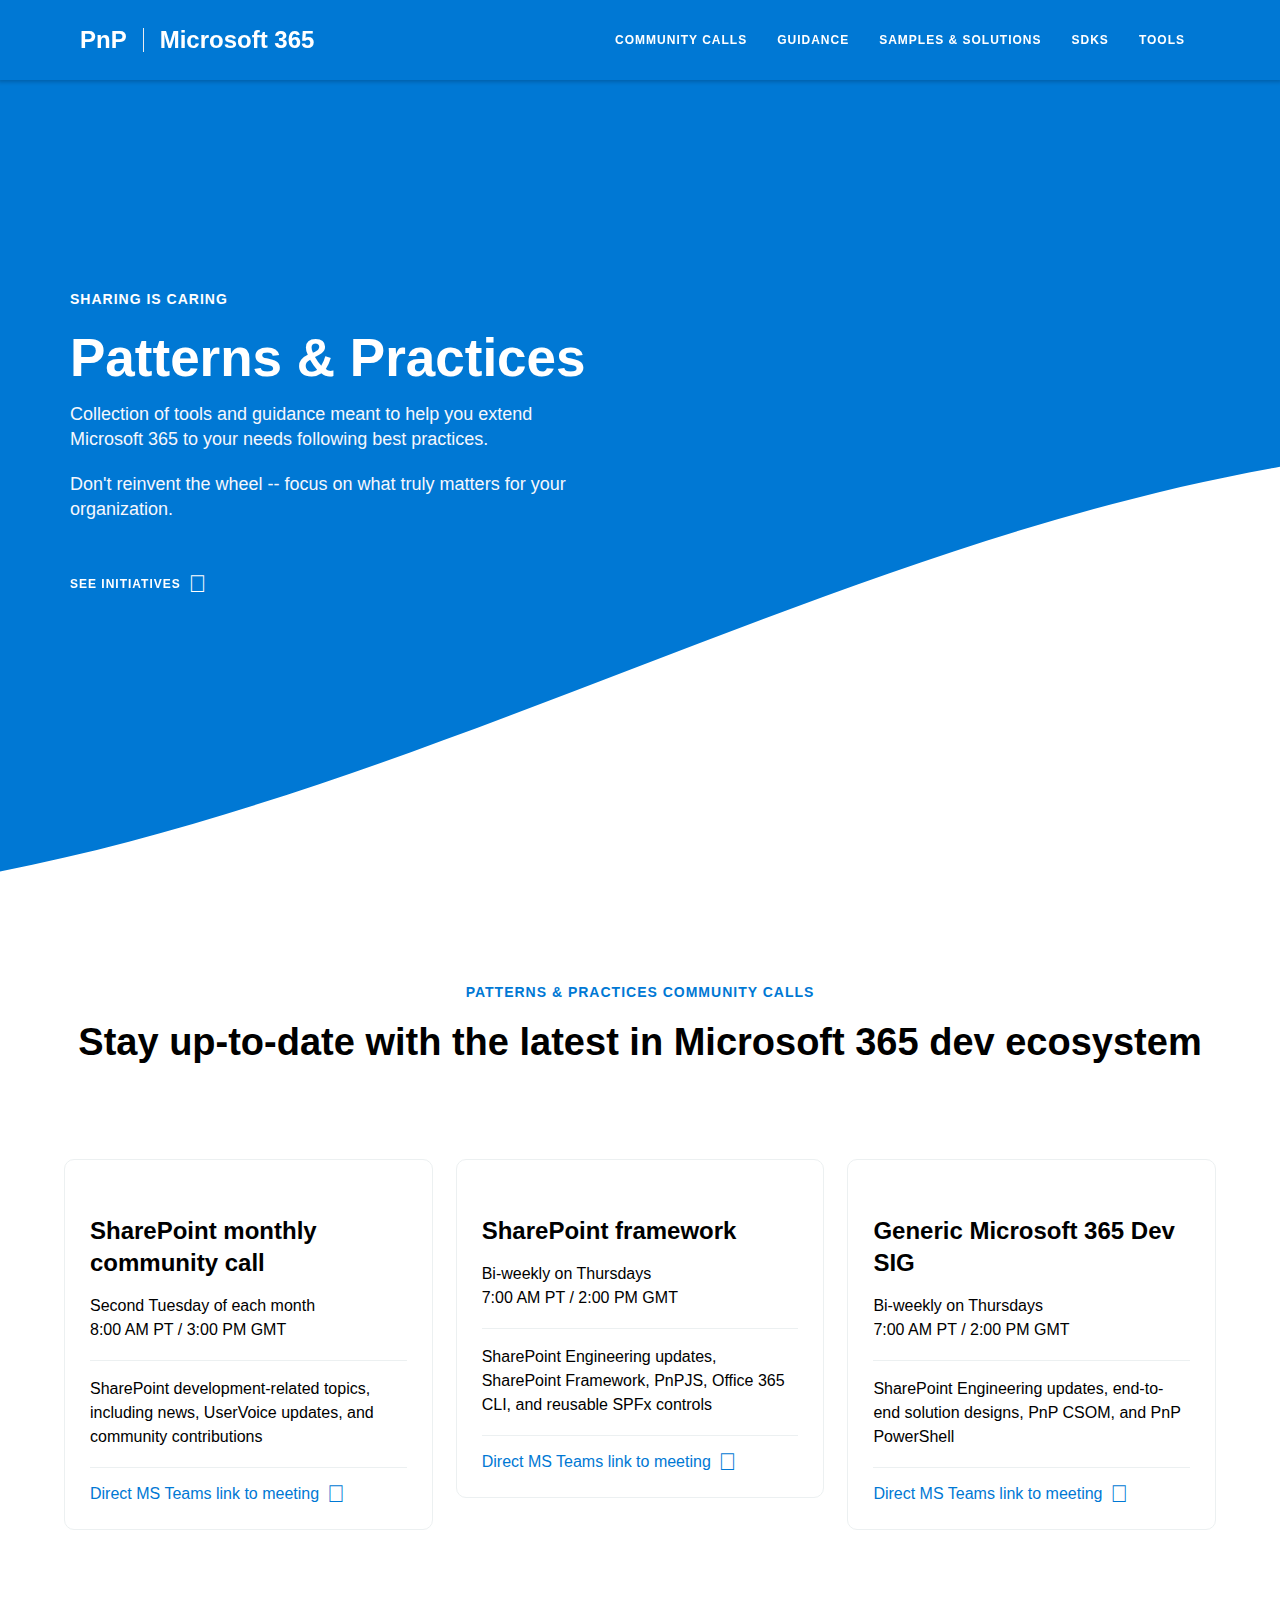
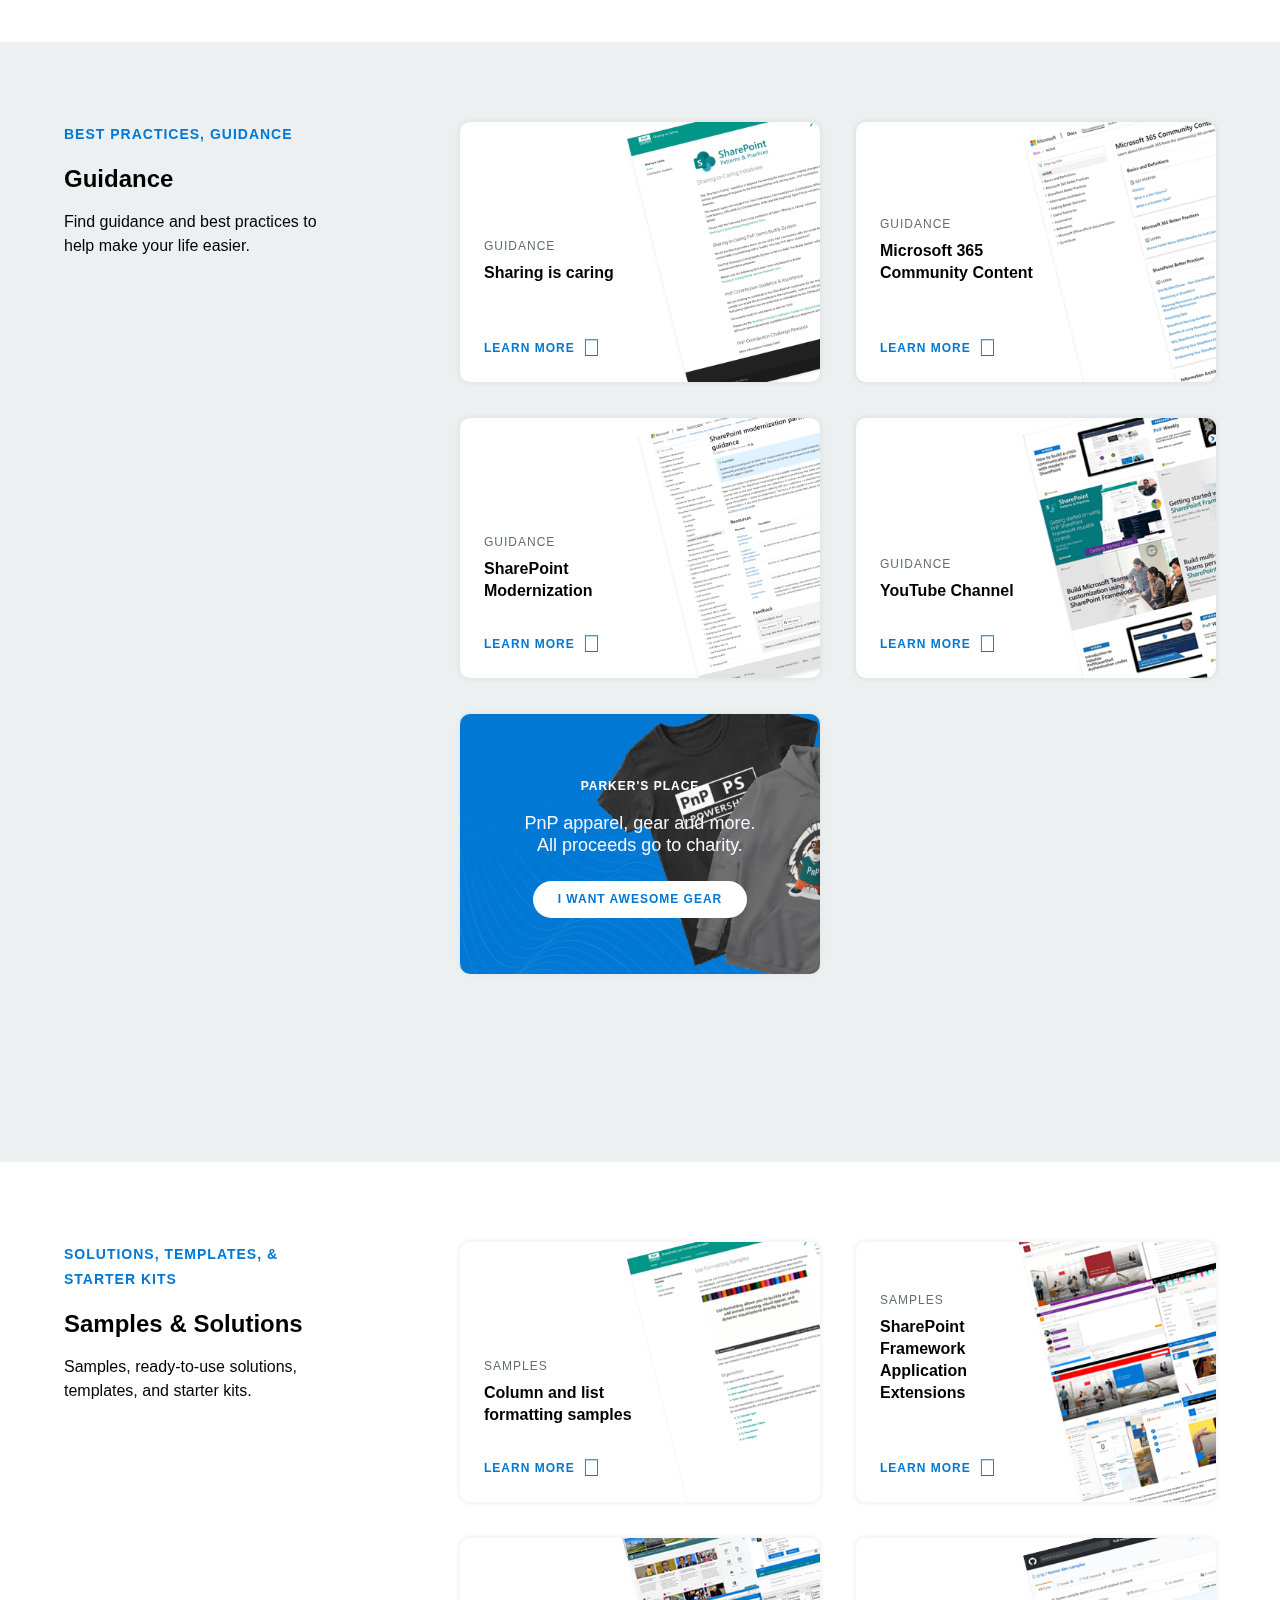
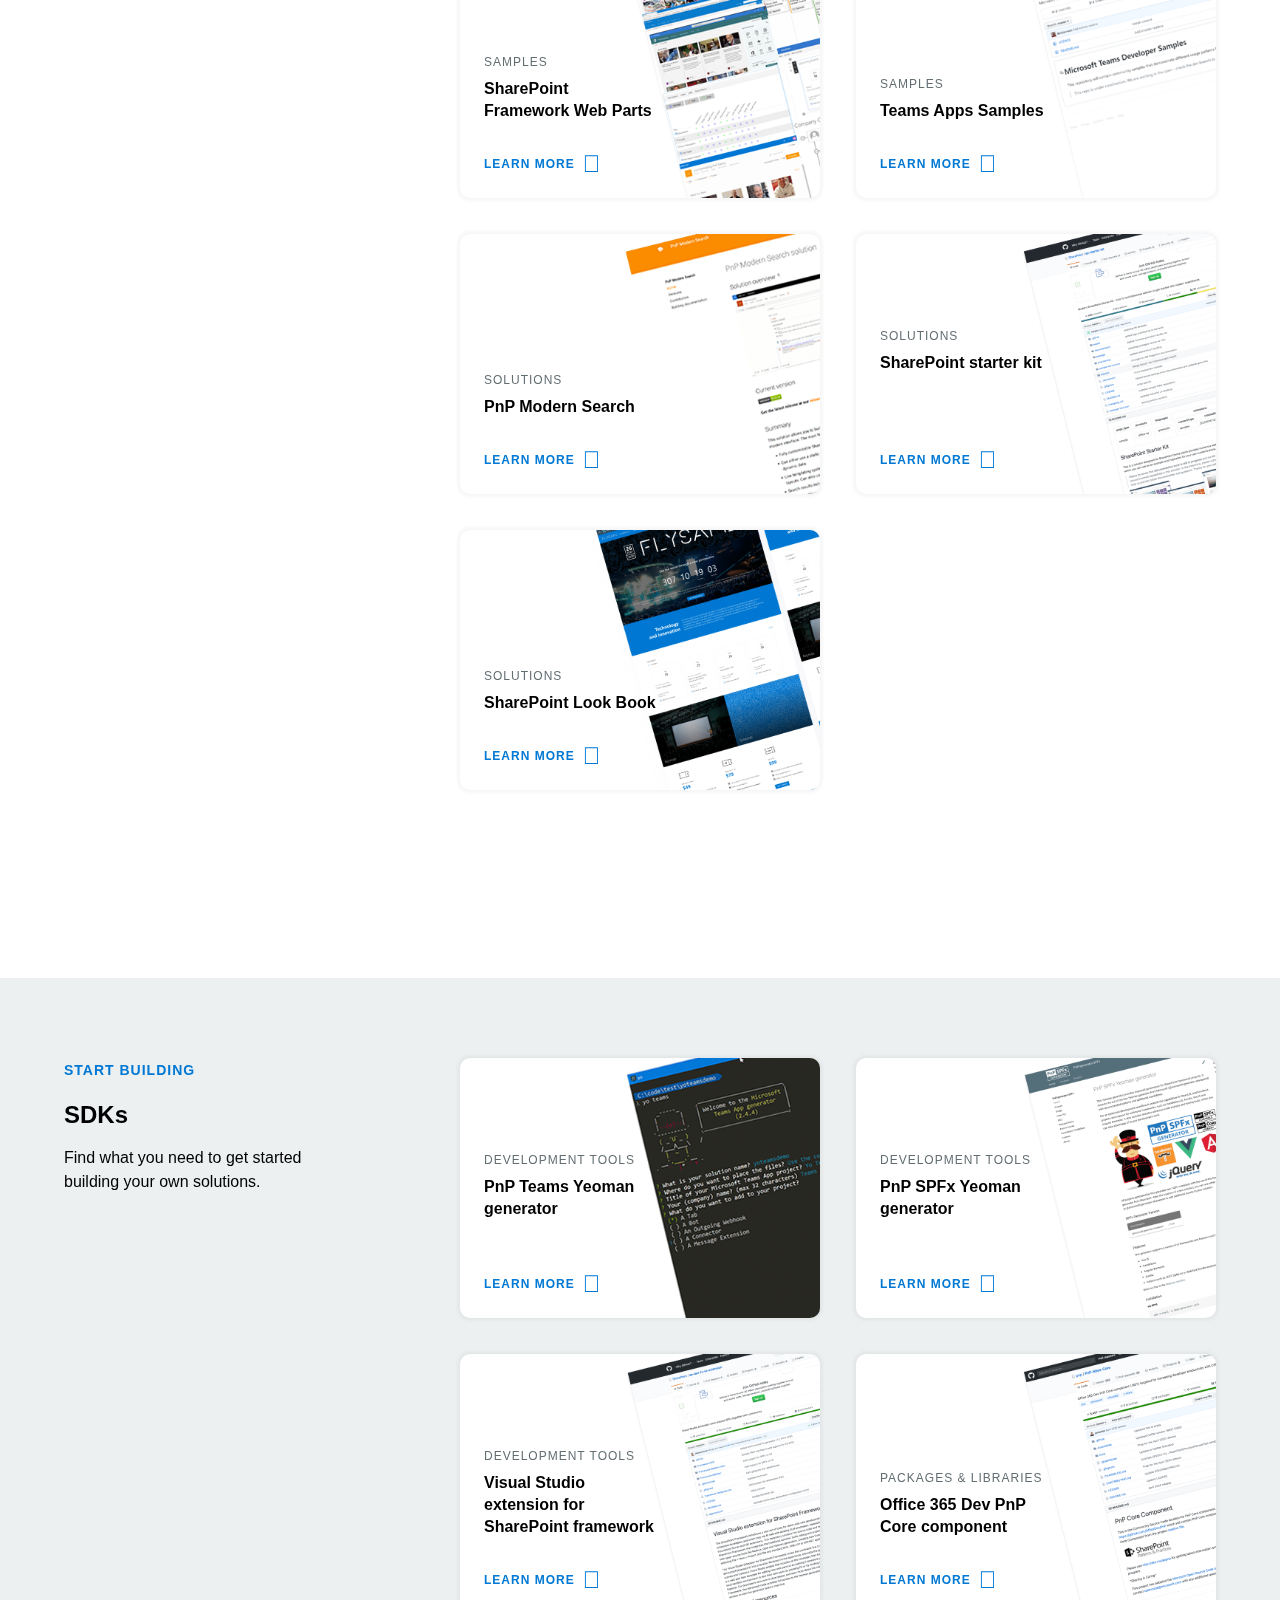
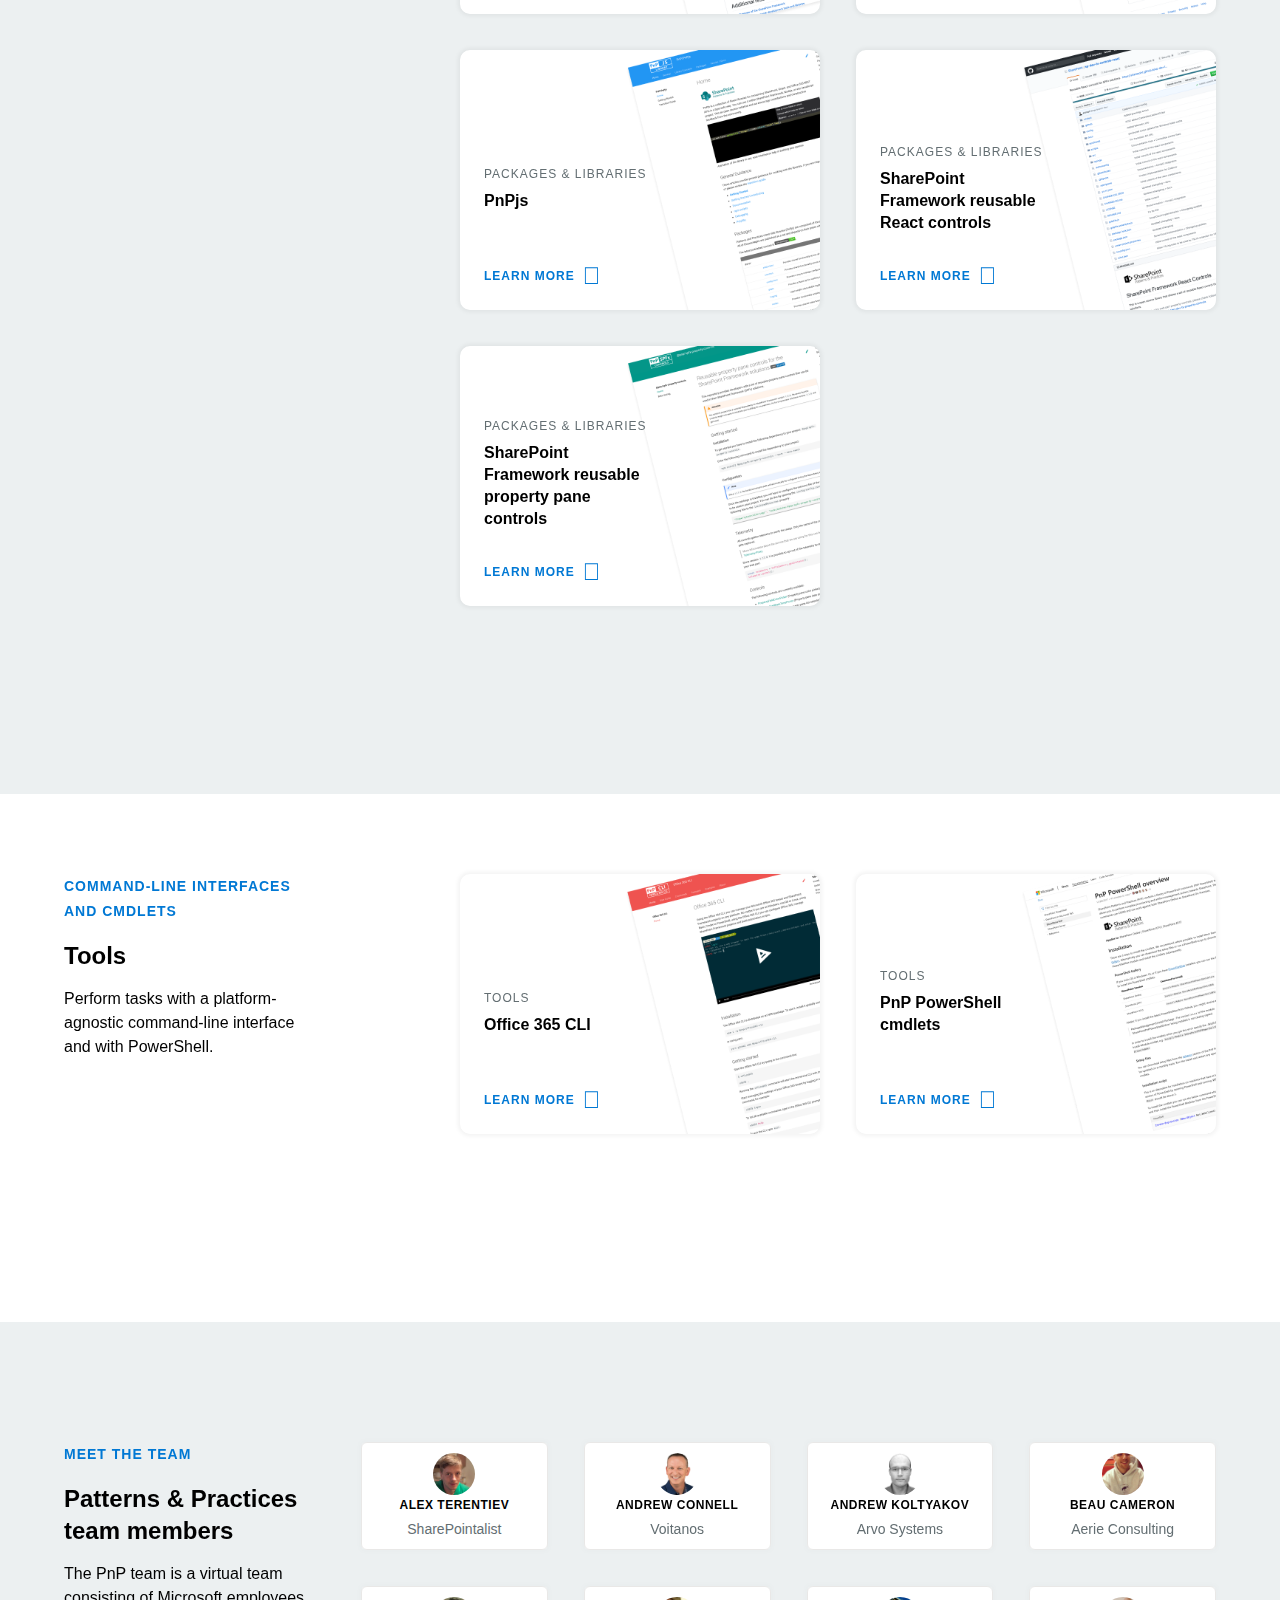
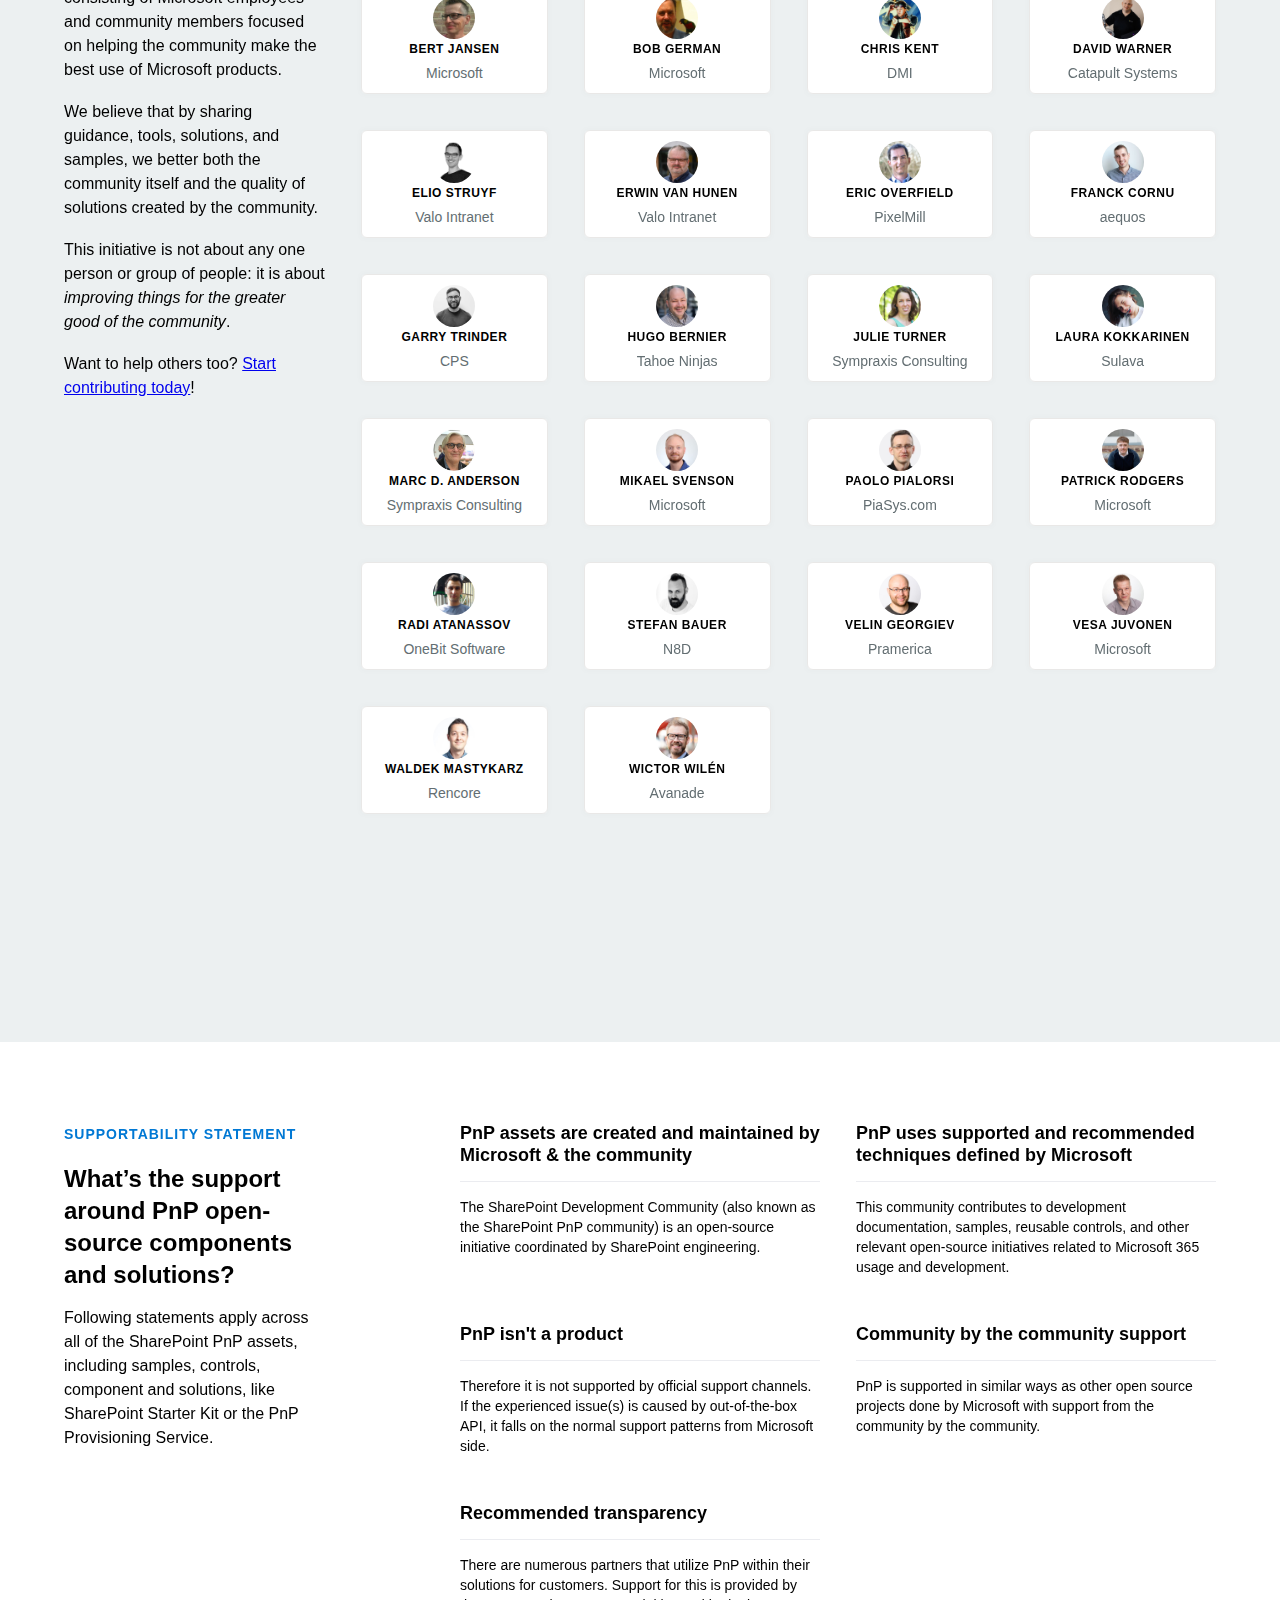
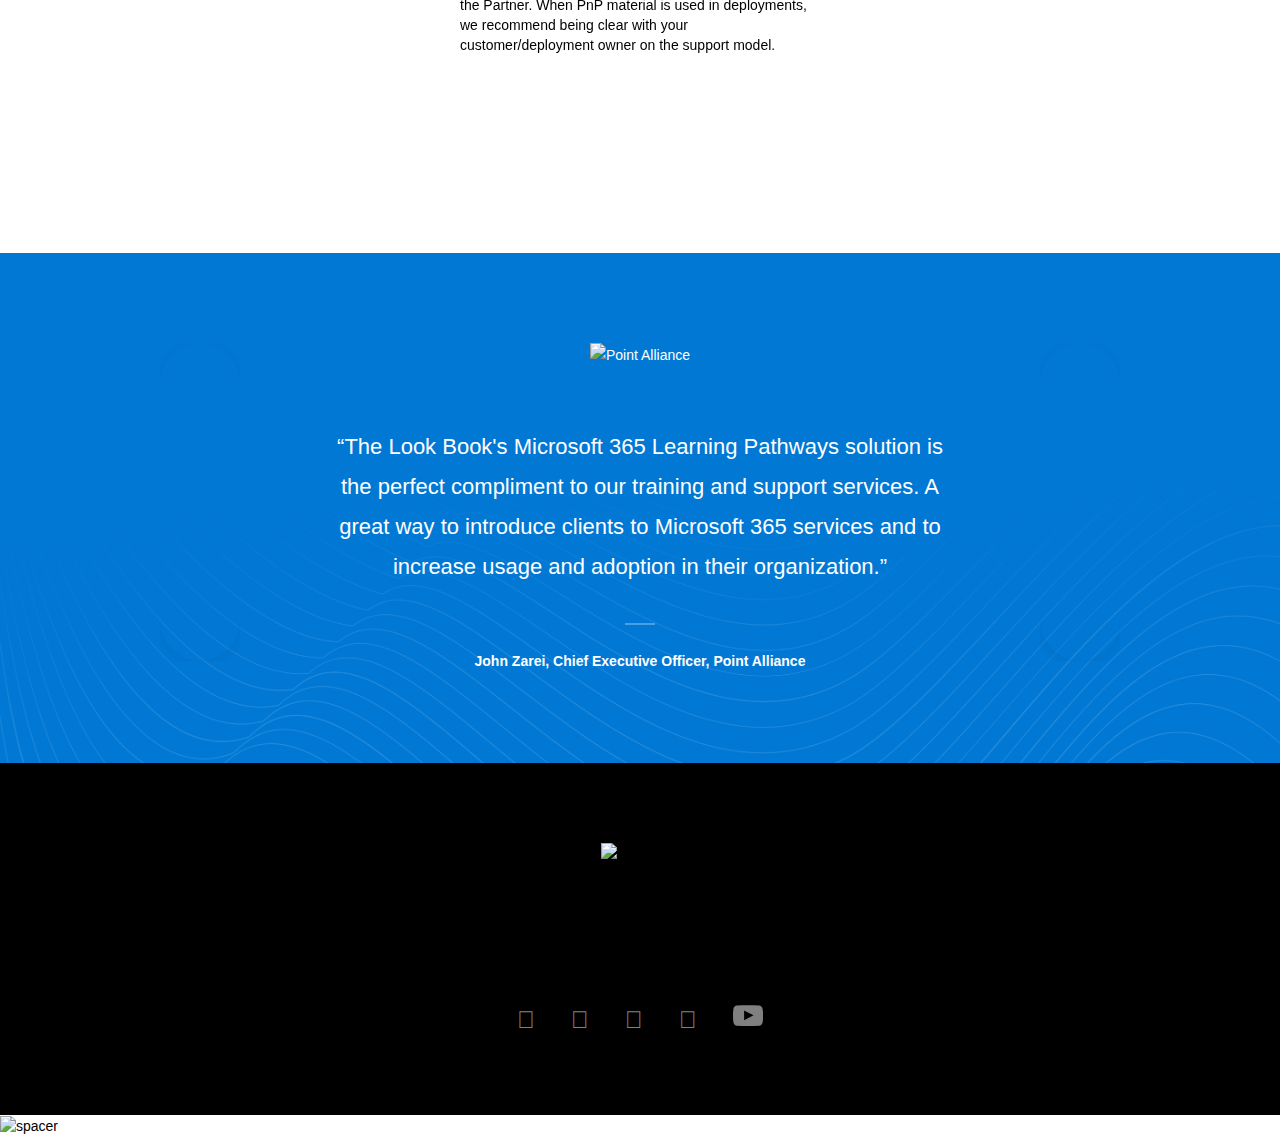
==== commit 2af5a23b: "Added youtube" ====
--- a/docs/index.html
+++ b/docs/index.html
@@ -6,11 +6,11 @@
   <meta charset="utf-8">
   <title>PnP | Microsoft 365</title>
   <meta
-    content="Patterns &amp; Practices, an open source initiative. Documentation, samples, reusable controls, and other relevant open-source initiatives related to SharePoint development – all backed by an active community providing support for them."
+    content="Collection of tools and guidance meant to help you extend Microsoft 365 to your needs following best practices. Don't reinvent the wheel and focus on what truly matters for your organization."
     name="description">
   <meta content="PnP | Microsoft 365" property="og:title">
   <meta
-    content="Patterns &amp; Practices, an open source initiative. Documentation, samples, reusable controls, and other relevant open-source initiatives related to Microsoft 365 usage and development – all backed by an active community providing support for them."
+    content="Collection of tools and guidance meant to help you extend Microsoft 365 to your needs following best practices. Don't reinvent the wheel and focus on what truly matters for your organization."
     property="og:description">
   <meta content="./images/5ea8455f39959f655d19ef64_pnp_Open_Graph-1200x630.png" property="og:image">
   <meta content="summary" name="twitter:card">
@@ -26,6 +26,7 @@
 </head>
 
 <body class="body">
+  <!-- BEGIN: Navigation -->
   <div data-collapse="medium" data-animation="default" data-duration="400" class="nav05 w-nav">
     <div class="nav05_wrap">
       <a href="#home" data-ix="logo" class="logo-link w-clearfix w-nav-brand">
@@ -35,12 +36,12 @@
       </a>
       <div class="nav04_right_wrap">
         <div class="nav04_links">
-          <nav role="navigation" class="nav04_nav_menu w-nav-menu"><a href="#community"
-              class="nav03_link w-nav-link">COMMUNITY calls</a><a href="#guidance"
-              class="nav03_link w-nav-link">GUIDANCE &amp; TOOLS</a><a href="#solutions"
-              class="nav03_link w-nav-link">SOLUTIONS &amp; COMMANDS</a><a href="#samples"
-              class="nav03_link w-nav-link">SAMPLES</a><a href="#packages" class="nav03_link w-nav-link">PACKAGES &amp;
-              LIBRARIES</a>
+          <nav role="navigation" class="nav04_nav_menu w-nav-menu">
+            <a href="#community" class="nav03_link w-nav-link">COMMUNITY calls</a>
+            <a href="#guidance" class="nav03_link w-nav-link">GUIDANCE</a>
+            <a href="#samples" class="nav03_link w-nav-link">SAMPLES &amp; SOLUTIONS</a>
+            <a href="#sdks" class="nav03_link w-nav-link">SDKs</a>
+            <a href="#tools" class="nav03_link w-nav-link">TOOLS</a>
         </div>
         <div class="nav04_menu_button w-nav-button">
           <div class="nav04_menu_icon w-icon-nav-menu"></div>
@@ -48,6 +49,8 @@
       </div>
     </div>
   </div>
+  <!-- END: Navigation -->
+  <!-- BEGIN: Mobile navigation -->
   <div data-collapse="medium" data-animation="default" data-duration="600" data-doc-height="1"
     class="nav05-mobile w-nav">
     <div class="navigation-wrapper">
@@ -62,19 +65,19 @@
             <div class="text-block-6">COMMUNITY calls</div>
           </a>
           <a href="#guidance" class="global-nav-button-2 w-inline-block">
-            <div>GUIDANCE &amp; TOOLS</div>
+            <div>GUIDANCE</div>
           </a>
-          <a href="#solutions" class="global-nav-button-2 w-inline-block">
-            <div>SOLUTIONS &amp; COMMANDS</div>
+          <a href="#samples" class="global-nav-button-2 w-inline-block">
+            <div>SAMPLES &amp; SOLUTIONS</div>
             <div class="bottom-line-2"></div>
           </a>
-          <a href="#samples" class="global-nav-button-2 w-inline-block">
-            <div>SAMPLES</div>
+          <a href="#sdks" class="global-nav-button-2 w-inline-block">
+            <div>SDKs</div>
             <div class="bottom-line-2"></div>
           </a>
-          <a href="#packages" class="global-nav-button-2 w-inline-block">
-            <div>PACKAGES &amp; LIBRARIES</div>
-          </a>          
+          <a href="#tools" class="global-nav-button-2 w-inline-block">
+            <div>TOOLS</div>
+          </a>
         </div>
       </nav>
       <div class="nav04_menu_button w-nav-button">
@@ -82,16 +85,17 @@
       </div>
     </div>
   </div>
+  <!-- END: Mobile navigation -->
+  <!-- BEGIN: Home -->
   <div id="home" class="h06">
     <div class="h06_container">
       <div class="h06_block">
-        <p data-w-id="b56ff664-6175-69ad-cde4-e1a8164d1486"
-          style="-webkit-transform:translate3d(0, 15PX, 0) scale3d(1, 1, 1) rotateX(0) rotateY(0) rotateZ(0) skew(0, 0);-moz-transform:translate3d(0, 15PX, 0) scale3d(1, 1, 1) rotateX(0) rotateY(0) rotateZ(0) skew(0, 0);-ms-transform:translate3d(0, 15PX, 0) scale3d(1, 1, 1) rotateX(0) rotateY(0) rotateZ(0) skew(0, 0);transform:translate3d(0, 15PX, 0) scale3d(1, 1, 1) rotateX(0) rotateY(0) rotateZ(0) skew(0, 0);opacity:0"
-          class="lnd_title white">AN OPEN-SOURCE INITIATIVE</p>
+        <p data-w-id="b56ff664-6175-69ad-cde4-e1a8164d1486" class="lnd_title white">SHARING IS CARING</p>
         <h1 class="h06_h1">Patterns &amp; Practices</h1>
-        <p class="h06_text">Documentation, samples, reusable controls, and other relevant open-source initiatives
-          related to Microsoft 365 usage and development – all backed by an active community providing support for
-          them.<br></p>
+        <p class="h06_text">Collection of tools and guidance meant to help you extend Microsoft 365 to your needs
+          following best practices.</p>
+        <p class="h06_text">Don't reinvent the wheel -- focus on what truly matters for your organization.</p>
+
         <div class="lnd_button_wrap"><a href="#guidance" class="lnd_button_explore w-button">VIEW initiatives </a>
           <a href="#guidance" data-w-id="0c8918ea-73e2-6e17-81cb-0c961d7875ff" class="button-wrapper w-inline-block">
             <div class="button-text white">SEE INITIATIVES</div>
@@ -102,23 +106,20 @@
       <div class="h06_block"><img src="images/hero-parker.png" width="575"
           srcset="images/hero-parker-p-500.png 500w, images/hero-parker-p-800.png 800w, images/hero-parker-p-1080.png 1080w, images/hero-parker.png 1150w"
           sizes="(max-width: 479px) 92vw, (max-width: 767px) 83vw, (max-width: 991px) 575px, 42vw" alt=""
-          class="h06_image"></div>
-    </div>
-  </div>
+          class="h06_image" /></div>
+    </div>
+  </div>
+  <!-- END: Home -->
+  <!-- BEGIN: Community -->
   <div id="community" class="lnd_content">
     <div class="lnd_title_wrap">
-      <p data-w-id="b75b9195-428d-4a2c-6adf-a9b546c79a46"
-        style="-webkit-transform:translate3d(0, 15PX, 0) scale3d(1, 1, 1) rotateX(0) rotateY(0) rotateZ(0) skew(0, 0);-moz-transform:translate3d(0, 15PX, 0) scale3d(1, 1, 1) rotateX(0) rotateY(0) rotateZ(0) skew(0, 0);-ms-transform:translate3d(0, 15PX, 0) scale3d(1, 1, 1) rotateX(0) rotateY(0) rotateZ(0) skew(0, 0);transform:translate3d(0, 15PX, 0) scale3d(1, 1, 1) rotateX(0) rotateY(0) rotateZ(0) skew(0, 0);opacity:0"
-        class="lnd_title">PATTERNS &amp; PRACTICES COMMUNITY CALLS</p>
-      <h3 data-w-id="b75b9195-428d-4a2c-6adf-a9b546c79a48"
-        style="-webkit-transform:translate3d(0, 15PX, 0) scale3d(1, 1, 1) rotateX(0) rotateY(0) rotateZ(0) skew(0, 0);-moz-transform:translate3d(0, 15PX, 0) scale3d(1, 1, 1) rotateX(0) rotateY(0) rotateZ(0) skew(0, 0);-ms-transform:translate3d(0, 15PX, 0) scale3d(1, 1, 1) rotateX(0) rotateY(0) rotateZ(0) skew(0, 0);transform:translate3d(0, 15PX, 0) scale3d(1, 1, 1) rotateX(0) rotateY(0) rotateZ(0) skew(0, 0);opacity:0"
-        class="lnd_h3 center">Accelerate your <br>development process</h3>
+      <p data-w-id="b75b9195-428d-4a2c-6adf-a9b546c79a46" class="lnd_title">PATTERNS &amp; PRACTICES COMMUNITY CALLS</p>
+      <h3 data-w-id="b75b9195-428d-4a2c-6adf-a9b546c79a48" class="lnd_h3 center">Stay up-to-date with the latest in
+        Microsoft 365 dev ecosystem</h3>
     </div>
     <div class="lnd_container_flex">
       <div class="lnd_services">
-        <div data-w-id="b75b9195-428d-4a2c-6adf-a9b546c79a4e"
-          style="-webkit-transform:translate3d(0, 10PX, 0) scale3d(1, 1, 1) rotateX(0) rotateY(0) rotateZ(0) skew(0, 0);-moz-transform:translate3d(0, 10PX, 0) scale3d(1, 1, 1) rotateX(0) rotateY(0) rotateZ(0) skew(0, 0);-ms-transform:translate3d(0, 10PX, 0) scale3d(1, 1, 1) rotateX(0) rotateY(0) rotateZ(0) skew(0, 0);transform:translate3d(0, 10PX, 0) scale3d(1, 1, 1) rotateX(0) rotateY(0) rotateZ(0) skew(0, 0);opacity:0"
-          class="lnd_service_wrap">
+        <div data-w-id="b75b9195-428d-4a2c-6adf-a9b546c79a4e" class="lnd_service_wrap">
           <h2 class="lnd_h2 meetings">SharePoint monthly community call</h2>
           <div class="section-block">
             <div class="lnd_paragraph meetings">Second Tuesday of each month <br>8:00 AM PT / 3:00 PM GMT</div>
@@ -133,9 +134,7 @@
             <div class="fdml"></div>
           </div><img src="images/ic-teams.svg" width="55" alt="" class="lnd_service_icon">
         </div>
-        <div data-w-id="b75b9195-428d-4a2c-6adf-a9b546c79a55"
-          style="-webkit-transform:translate3d(0, 10PX, 0) scale3d(1, 1, 1) rotateX(0) rotateY(0) rotateZ(0) skew(0, 0);-moz-transform:translate3d(0, 10PX, 0) scale3d(1, 1, 1) rotateX(0) rotateY(0) rotateZ(0) skew(0, 0);-ms-transform:translate3d(0, 10PX, 0) scale3d(1, 1, 1) rotateX(0) rotateY(0) rotateZ(0) skew(0, 0);transform:translate3d(0, 10PX, 0) scale3d(1, 1, 1) rotateX(0) rotateY(0) rotateZ(0) skew(0, 0);opacity:0"
-          class="lnd_service_wrap">
+        <div data-w-id="b75b9195-428d-4a2c-6adf-a9b546c79a55" class="lnd_service_wrap">
           <h2 class="lnd_h2 meetings">SharePoint framework</h2><img src="images/ic-teams.svg" width="55" alt=""
             class="lnd_service_icon">
           <div class="section-block">
@@ -151,15 +150,14 @@
             <div class="fdml"></div>
           </div>
         </div>
-        <div data-w-id="b75b9195-428d-4a2c-6adf-a9b546c79a5c"
-          style="-webkit-transform:translate3d(0, 10PX, 0) scale3d(1, 1, 1) rotateX(0) rotateY(0) rotateZ(0) skew(0, 0);-moz-transform:translate3d(0, 10PX, 0) scale3d(1, 1, 1) rotateX(0) rotateY(0) rotateZ(0) skew(0, 0);-ms-transform:translate3d(0, 10PX, 0) scale3d(1, 1, 1) rotateX(0) rotateY(0) rotateZ(0) skew(0, 0);transform:translate3d(0, 10PX, 0) scale3d(1, 1, 1) rotateX(0) rotateY(0) rotateZ(0) skew(0, 0);opacity:0"
-          class="lnd_service_wrap">
+        <div data-w-id="b75b9195-428d-4a2c-6adf-a9b546c79a5c" class="lnd_service_wrap">
           <h2 class="lnd_h2 meetings">Generic Microsoft 365 Dev SIG</h2>
           <div class="section-block">
             <div class="lnd_paragraph meetings">Bi-weekly on Thursdays<br>7:00 AM PT / 2:00 PM GMT</div>
           </div>
           <div class="section-block">
-            <div class="lnd_paragraph meetings">SharePoint Engineering updates, end-to-end solution designs, PnP CSOM, and PnP PowerShell</div>
+            <div class="lnd_paragraph meetings">SharePoint Engineering updates, end-to-end solution designs, PnP CSOM,
+              and PnP PowerShell</div>
           </div><img src="images/ic-teams.svg" width="55" alt="" class="lnd_service_icon">
           <div href="#LND_features" class="lnd_link_wrap">
             <div class="lnd_link_text"><a href="https://aka.ms/spdev-call-join" target="_blank" class="link-2">Direct MS
@@ -170,16 +168,15 @@
       </div>
     </div>
   </div>
+  <!-- END: Community -->
+  <!-- BEGIN: Guidance -->
   <div id="guidance" class="wrapper-2 m80-80 grey">
     <div class="section">
       <div class="w-layout-grid product5-grid">
         <div id="w-node-dda75d76c9cb-2b0d0585" class="home-sections-label">
-          <p data-w-id="e078cd1c-acc2-79a1-8b84-89ab713039af"
-            style="-webkit-transform:translate3d(0, 15PX, 0) scale3d(1, 1, 1) rotateX(0) rotateY(0) rotateZ(0) skew(0, 0);-moz-transform:translate3d(0, 15PX, 0) scale3d(1, 1, 1) rotateX(0) rotateY(0) rotateZ(0) skew(0, 0);-ms-transform:translate3d(0, 15PX, 0) scale3d(1, 1, 1) rotateX(0) rotateY(0) rotateZ(0) skew(0, 0);transform:translate3d(0, 15PX, 0) scale3d(1, 1, 1) rotateX(0) rotateY(0) rotateZ(0) skew(0, 0);opacity:0"
-            class="lnd_title">SHARING, FRAMEWORK, MODERNIZATION</p>
-          <div class="lnd_h2">Guidance &amp; tools</div>
-          <p class="lnd_paragraph">Find guidance, best practices, and development tools to help make your life easier.
-          </p>
+          <p data-w-id="e078cd1c-acc2-79a1-8b84-89ab713039af" class="lnd_title">BEST PRACTICES, GUIDANCE</p>
+          <div class="lnd_h2">Guidance</div>
+          <p class="lnd_paragraph">Find guidance and best practices to help make your life easier.</p>
         </div>
         <div id="w-node-dda75d76c9d2-2b0d0585" class="w-layout-grid homepage-layouts-grid">
           <div>
@@ -187,12 +184,12 @@
               <div class="lnd_card_text_wrap">
                 <h6 class="lnd_h6">GUIDANCE</h6>
                 <h6 class="lnd_card_title">Sharing is caring<br>‍</h6>
-                <a href="https://github.com/pnp/sharing-is-caring" data-w-id="f3da28cb-87f5-d30e-cb9d-330fd3fb53b9"
-                  class="button-wrapper w-inline-block">
-                  <div class="button-text">LEARN MORE</div>
-                  <div class="fdml button-arrow-2"></div>
-                </a>
-              </div><a href="https://github.com/pnp/sharing-is-caring" class="lnd_card_link w-inline-block"></a>
+                <a href="https://aka.ms/sharing-is-caring" data-w-id="f3da28cb-87f5-d30e-cb9d-330fd3fb53b9"
+                  class="button-wrapper w-inline-block">
+                  <div class="button-text">LEARN MORE</div>
+                  <div class="fdml button-arrow-2"></div>
+                </a>
+              </div><a href="https://aka.ms/sharing-is-caring" class="lnd_card_link w-inline-block"></a>
             </div>
           </div>
           <div>
@@ -209,46 +206,6 @@
             </div>
           </div>
           <div>
-            <div class="lnd_card_template _16">
-              <div class="lnd_card_text_wrap">
-                <h6 class="lnd_h6">DEVELOPMENT TOOLS</h6>
-                <h6 class="lnd_card_title">PnP Teams Yeoman generator<br>‍</h6>
-                <a href="https://github.com/pnp/generator-teams" data-w-id="6c9d7122-856c-3973-5c8e-848539be7995"
-                  class="button-wrapper w-inline-block">
-                  <div class="button-text">LEARN MORE</div>
-                  <div class="fdml button-arrow-2"></div>
-                </a>
-              </div><a href="https://github.com/pnp/generator-teams" class="lnd_card_link w-inline-block"></a>
-            </div>
-          </div>
-          <div>
-            <div class="lnd_card_template _04">
-              <div class="lnd_card_text_wrap">
-                <h6 class="lnd_h6">DEVELOPMENT TOOLS</h6>
-                <h6 class="lnd_card_title">PnP SPFx Yeoman generator<br>‍</h6>
-                <a href="https://pnp.github.io/generator-spfx/" data-w-id="6c9d7122-856c-3973-5c8e-848539be7995"
-                  class="button-wrapper w-inline-block">
-                  <div class="button-text">LEARN MORE</div>
-                  <div class="fdml button-arrow-2"></div>
-                </a>
-              </div><a href="https://pnp.github.io/generator-spfx/" class="lnd_card_link w-inline-block"></a>
-            </div>
-          </div>
-
-          <div>
-            <div class="lnd_card_template _03">
-              <div class="lnd_card_text_wrap">
-                <h6 class="lnd_h6">DEVELOPMENT TOOLS</h6>
-                <h6 class="lnd_card_title">Visual Studio extension for SharePoint framework</h6>
-                <a href="https://github.com/SharePoint/sp-dev-fx-vs-extension"
-                  data-w-id="70ab46ac-6136-6d38-cbbb-f9f128e29733" class="button-wrapper w-inline-block">
-                  <div class="button-text">LEARN MORE</div>
-                  <div class="fdml button-arrow-2"></div>
-                </a>
-              </div><a href="#" class="lnd_card_link w-inline-block"></a>
-            </div>
-          </div>
-          <div>
             <div class="lnd_card_template _01">
               <div class="lnd_card_text_wrap">
                 <h6 class="lnd_h6">GUIDANCE</h6>
@@ -261,25 +218,20 @@
               </div><a href="https://github.com/pnp/sp-dev-modernization" class="lnd_card_link w-inline-block"></a>
             </div>
           </div>
-
-        </div>
-      </div>
-    </div>
-  </div>
-  <div id="solutions" class="wrapper-2 m80-80">
-    <div class="section">
-      <div class="w-layout-grid product5-grid">
-        <div id="w-node-7e31532e6f1a-2b0d0585" class="home-sections-label">
-          <p data-w-id="99a9997d-4555-1766-9735-bbfd17748033"
-            style="-webkit-transform:translate3d(0, 15PX, 0) scale3d(1, 1, 1) rotateX(0) rotateY(0) rotateZ(0) skew(0, 0);-moz-transform:translate3d(0, 15PX, 0) scale3d(1, 1, 1) rotateX(0) rotateY(0) rotateZ(0) skew(0, 0);-ms-transform:translate3d(0, 15PX, 0) scale3d(1, 1, 1) rotateX(0) rotateY(0) rotateZ(0) skew(0, 0);transform:translate3d(0, 15PX, 0) scale3d(1, 1, 1) rotateX(0) rotateY(0) rotateZ(0) skew(0, 0);opacity:0"
-            class="lnd_title">SOLUTIONS, TEMPLATES, STARTER KIT &amp; CMDLETS</p>
-          <div class="lnd_h2">Solutions &amp; commands</div>
-          <p class="lnd_paragraph">Ready-to-use solutions, site templates, and starter kits.</p>
-          <p>Useful commands to manage and configure your Microsoft Office 365 tenant and SharePoint Framework projects
-            on various platforms.</p>
-          <p>PnP-branded gear that make you <em>look good</em> and <em>do good</em>.</p>
-        </div>
-        <div id="w-node-7e31532e6f21-2b0d0585" class="w-layout-grid homepage-layouts-grid">
+          <div>
+            <div class="lnd_card_template _22">
+              <div class="lnd_card_text_wrap">
+                <h6 class="lnd_h6">GUIDANCE</h6>
+                <h6 class="lnd_card_title">YouTube Channel</h6>
+                <a href="https://www.youtube.com/channel/UC_mKdhw-V6CeCM7gTo_Iy7w"
+                  data-w-id="6c9d7122-856c-3973-5c8e-848539be7995" class="button-wrapper w-inline-block">
+                  <div class="button-text">LEARN MORE</div>
+                  <div class="fdml button-arrow-2"></div>
+                </a>
+              </div><a href="https://www.youtube.com/channel/UC_mKdhw-V6CeCM7gTo_Iy7w"
+                class="lnd_card_link w-inline-block"></a>
+            </div>
+          </div>
           <div>
             <div class="lnd_card_template_cta">
               <div class="lnd_card_text_wrap_02">
@@ -289,34 +241,78 @@
               </div><a href="https://teespring.com/stores/parkersplace" class="lnd_card_link w-inline-block"></a>
             </div>
           </div>
-          <div>
-            <div class="lnd_card_template _09">
-              <div class="lnd_card_text_wrap">
-                <h6 class="lnd_h6">commands</h6>
-                <h6 class="lnd_card_title">Office 365 CLI<br>‍</h6>
-                <a href="https://pnp.github.io/office365-cli/" data-w-id="3451f574-a8b4-2896-4a67-fd95ebf31d5b"
-                  class="button-wrapper w-inline-block">
-                  <div class="button-text">LEARN MORE</div>
-                  <div class="fdml button-arrow-2"></div>
-                </a>
-              </div><a href="https://pnp.github.io/office365-cli/" class="lnd_card_link w-inline-block"></a>
-            </div>
-          </div>
-          <div>
-            <div class="lnd_card_template _08">
-              <div class="lnd_card_text_wrap">
-                <h6 class="lnd_h6">commands</h6>
-                <h6 class="lnd_card_title">PnP PowerShell cmdlets<br>‍</h6>
-                <a href="https://docs.microsoft.com/en-us/powershell/sharepoint/sharepoint-pnp/sharepoint-pnp-cmdlets?view=sharepoint-ps"
-                  data-w-id="f4b86353-b619-2943-d82e-3757d45d9043" class="button-wrapper w-inline-block">
-                  <div class="button-text">LEARN MORE</div>
-                  <div class="fdml button-arrow-2"></div>
-                </a>
-              </div><a
-                href="https://docs.microsoft.com/en-us/powershell/sharepoint/sharepoint-pnp/sharepoint-pnp-cmdlets?view=sharepoint-ps"
+        </div>
+
+      </div>
+    </div>
+  </div>
+  </div>
+  <!-- END: Guidance -->
+  <!-- BEGIN: Samples -->
+  <div id="samples" class="wrapper-2 m80-80">
+    <div class="section">
+      <div class="w-layout-grid product5-grid">
+        <div id="w-node-7e31532e6f1a-2b0d0585" class="home-sections-label">
+          <p data-w-id="99a9997d-4555-1766-9735-bbfd17748033" class="lnd_title">SOLUTIONS, TEMPLATES, &amp; STARTER KITS
+          </p>
+          <div class="lnd_h2">Samples &amp; Solutions</div>
+          <p class="lnd_paragraph">Samples, ready-to-use solutions, templates, and starter kits.</p>
+        </div>
+        <div id="w-node-7e31532e6f21-2b0d0585" class="w-layout-grid homepage-layouts-grid">
+          <div>
+            <div class="lnd_card_template _20">
+              <div class="lnd_card_text_wrap">
+                <h6 class="lnd_h6">SAMPLES</h6>
+                <h6 class="lnd_card_title">Column and list formatting samples</h6>
+                <a href="https://sharepoint.github.io/sp-dev-list-formatting/"
+                  data-w-id="9c583836-aeca-2d9d-90e0-f8aa7d2ed0d2" class="button-wrapper w-inline-block">
+                  <div class="button-text">LEARN MORE</div>
+                  <div class="fdml button-arrow-2"></div>
+                </a>
+              </div><a href="https://sharepoint.github.io/sp-dev-list-formatting/"
                 class="lnd_card_link w-inline-block"></a>
             </div>
           </div>
+          <div>
+            <div class="lnd_card_template _21">
+              <div class="lnd_card_text_wrap">
+                <h6 class="lnd_h6">SAMPLES</h6>
+                <h6 class="lnd_card_title">SharePoint Framework Application Extensions<br>‍</h6>
+                <a href="https://aka.ms/spfx-extensions" data-w-id="31938f0a-4aaa-6bae-3446-94e27c90261e"
+                  class="button-wrapper w-inline-block">
+                  <div class="button-text">LEARN MORE</div>
+                  <div class="fdml button-arrow-2"></div>
+                </a>
+              </div><a href="https://aka.ms/spfx-extensions" class="lnd_card_link w-inline-block"></a>
+            </div>
+          </div>
+          <div>
+            <div class="lnd_card_template _18">
+              <div class="lnd_card_text_wrap">
+                <h6 class="lnd_h6">SAMPLES</h6>
+                <h6 class="lnd_card_title">SharePoint Framework Web Parts</h6>
+                <a href="https://aka.ms/spfx-webparts" data-w-id="38953aed-6f06-fbfc-2c44-bd29757fd12e"
+                  class="button-wrapper w-inline-block">
+                  <div class="button-text">LEARN MORE</div>
+                  <div class="fdml button-arrow-2"></div>
+                </a>
+              </div><a href="https://aka.ms/spfx-webparts" class="lnd_card_link w-inline-block"></a>
+            </div>
+          </div>
+          <div>
+            <div class="lnd_card_template _19">
+              <div class="lnd_card_text_wrap">
+                <h6 class="lnd_h6">SAMPLES</h6>
+                <h6 class="lnd_card_title">Teams Apps Samples</h6>
+                <a href="https://github.com/pnp/teams-dev-samples" data-w-id="225e3ce1-910e-f627-80cb-9f70e5e01ba2"
+                  class="button-wrapper w-inline-block">
+                  <div class="button-text">LEARN MORE</div>
+                  <div class="fdml button-arrow-2"></div>
+                </a>
+              </div><a href="https://github.com/pnp/teams-dev-samples" class="lnd_card_link w-inline-block"></a>
+            </div>
+          </div>
+
           <div>
             <div class="lnd_card_template _17">
               <div class="lnd_card_text_wrap">
@@ -361,86 +357,57 @@
       </div>
     </div>
   </div>
-  <div id="samples" class="wrapper-2 m80-80 grey">
+  <!-- END: Samples -->
+  <!-- BEGIN: SDKs -->
+  <div id="sdks" class="wrapper-2 m80-80 grey">
     <div class="section">
       <div class="w-layout-grid product5-grid">
         <div id="w-node-47a85e726b0e-2b0d0585" class="home-sections-label">
-          <p data-w-id="48f1f782-beaa-c9ec-1aa1-74013dbaa6a3"
-            style="-webkit-transform:translate3d(0, 15PX, 0) scale3d(1, 1, 1) rotateX(0) rotateY(0) rotateZ(0) skew(0, 0);-moz-transform:translate3d(0, 15PX, 0) scale3d(1, 1, 1) rotateX(0) rotateY(0) rotateZ(0) skew(0, 0);-ms-transform:translate3d(0, 15PX, 0) scale3d(1, 1, 1) rotateX(0) rotateY(0) rotateZ(0) skew(0, 0);transform:translate3d(0, 15PX, 0) scale3d(1, 1, 1) rotateX(0) rotateY(0) rotateZ(0) skew(0, 0);opacity:0"
-            class="lnd_title">LEARN FROM EXAMPLE</p>
-          <div class="lnd_h2">Samples</div>
-          <p class="lnd_paragraph">Learn how to create web parts, extensions, column and view formatting with a
-            constantly growing list of community code samples.</p>
+          <p data-w-id="48f1f782-beaa-c9ec-1aa1-74013dbaa6a3" class="lnd_title">START BUILDING</p>
+          <div class="lnd_h2">SDKs</div>
+          <p class="lnd_paragraph">Find what you need to get started building your own solutions.</p>
         </div>
         <div id="w-node-47a85e726b18-2b0d0585" class="w-layout-grid homepage-layouts-grid">
           <div>
-            <div class="lnd_card_template _20">
-              <div class="lnd_card_text_wrap">
-                <h6 class="lnd_h6">SAMPLES</h6>
-                <h6 class="lnd_card_title">Column and list formatting samples</h6>
-                <a href="https://sharepoint.github.io/sp-dev-list-formatting/"
-                  data-w-id="9c583836-aeca-2d9d-90e0-f8aa7d2ed0d2" class="button-wrapper w-inline-block">
-                  <div class="button-text">LEARN MORE</div>
-                  <div class="fdml button-arrow-2"></div>
-                </a>
-              </div><a href="https://sharepoint.github.io/sp-dev-list-formatting/"
-                class="lnd_card_link w-inline-block"></a>
-            </div>
-          </div>
-          <div>
-            <div class="lnd_card_template _21">
-              <div class="lnd_card_text_wrap">
-                <h6 class="lnd_h6">SAMPLES</h6>
-                <h6 class="lnd_card_title">SharePoint Framework Application Extensions<br>‍</h6>
-                <a href="https://aka.ms/spfx-extensions" data-w-id="31938f0a-4aaa-6bae-3446-94e27c90261e"
-                  class="button-wrapper w-inline-block">
-                  <div class="button-text">LEARN MORE</div>
-                  <div class="fdml button-arrow-2"></div>
-                </a>
-              </div><a href="https://aka.ms/spfx-extensions" class="lnd_card_link w-inline-block"></a>
-            </div>
-          </div>
-          <div>
-            <div class="lnd_card_template _18">
-              <div class="lnd_card_text_wrap">
-                <h6 class="lnd_h6">SAMPLES</h6>
-                <h6 class="lnd_card_title">SharePoint Framework Web Parts</h6>
-                <a href="https://aka.ms/spfx-webparts" data-w-id="38953aed-6f06-fbfc-2c44-bd29757fd12e"
-                  class="button-wrapper w-inline-block">
-                  <div class="button-text">LEARN MORE</div>
-                  <div class="fdml button-arrow-2"></div>
-                </a>
-              </div><a href="https://aka.ms/spfx-webparts" class="lnd_card_link w-inline-block"></a>
-            </div>
-          </div>
-          <div>
-            <div class="lnd_card_template _19">
-              <div class="lnd_card_text_wrap">
-                <h6 class="lnd_h6">SAMPLES</h6>
-                <h6 class="lnd_card_title">Teams Apps Samples</h6>
-                <a href="https://github.com/pnp/teams-dev-samples" data-w-id="225e3ce1-910e-f627-80cb-9f70e5e01ba2"
-                  class="button-wrapper w-inline-block">
-                  <div class="button-text">LEARN MORE</div>
-                  <div class="fdml button-arrow-2"></div>
-                </a>
-              </div><a href="https://github.com/pnp/teams-dev-samples" class="lnd_card_link w-inline-block"></a>
-            </div>
-          </div>
-        </div>
-      </div>
-    </div>
-  </div>
-  <div id="packages" class="wrapper-2 m80-80">
-    <div class="section">
-      <div class="w-layout-grid product5-grid">
-        <div id="w-node-47a85e726b0e-2b0d0585" class="home-sections-label">
-          <p data-w-id="48f1f782-beaa-c9ec-1aa1-74013dbaa6a3"
-            style="-webkit-transform:translate3d(0, 15PX, 0) scale3d(1, 1, 1) rotateX(0) rotateY(0) rotateZ(0) skew(0, 0);-moz-transform:translate3d(0, 15PX, 0) scale3d(1, 1, 1) rotateX(0) rotateY(0) rotateZ(0) skew(0, 0);-ms-transform:translate3d(0, 15PX, 0) scale3d(1, 1, 1) rotateX(0) rotateY(0) rotateZ(0) skew(0, 0);transform:translate3d(0, 15PX, 0) scale3d(1, 1, 1) rotateX(0) rotateY(0) rotateZ(0) skew(0, 0);opacity:0"
-            class="lnd_title">CORE, JS, REACT, REUSE</p>
-          <div class="lnd_h2">Packages &amp; libraries</div>
-          <p class="lnd_paragraph">Build solutions faster with re-usable controls and libraries.</p>
-        </div>
-        <div id="w-node-47a85e726b18-2b0d0585" class="w-layout-grid homepage-layouts-grid">
+            <div class="lnd_card_template _16">
+              <div class="lnd_card_text_wrap">
+                <h6 class="lnd_h6">DEVELOPMENT TOOLS</h6>
+                <h6 class="lnd_card_title">PnP Teams Yeoman generator<br>‍</h6>
+                <a href="https://github.com/pnp/generator-teams" data-w-id="6c9d7122-856c-3973-5c8e-848539be7995"
+                  class="button-wrapper w-inline-block">
+                  <div class="button-text">LEARN MORE</div>
+                  <div class="fdml button-arrow-2"></div>
+                </a>
+              </div><a href="https://github.com/pnp/generator-teams" class="lnd_card_link w-inline-block"></a>
+            </div>
+          </div>
+          <div>
+            <div class="lnd_card_template _04">
+              <div class="lnd_card_text_wrap">
+                <h6 class="lnd_h6">DEVELOPMENT TOOLS</h6>
+                <h6 class="lnd_card_title">PnP SPFx Yeoman generator<br>‍</h6>
+                <a href="https://pnp.github.io/generator-spfx/" data-w-id="6c9d7122-856c-3973-5c8e-848539be7995"
+                  class="button-wrapper w-inline-block">
+                  <div class="button-text">LEARN MORE</div>
+                  <div class="fdml button-arrow-2"></div>
+                </a>
+              </div><a href="https://pnp.github.io/generator-spfx/" class="lnd_card_link w-inline-block"></a>
+            </div>
+          </div>
+
+          <div>
+            <div class="lnd_card_template _03">
+              <div class="lnd_card_text_wrap">
+                <h6 class="lnd_h6">DEVELOPMENT TOOLS</h6>
+                <h6 class="lnd_card_title">Visual Studio extension for SharePoint framework</h6>
+                <a href="https://github.com/SharePoint/sp-dev-fx-vs-extension"
+                  data-w-id="70ab46ac-6136-6d38-cbbb-f9f128e29733" class="button-wrapper w-inline-block">
+                  <div class="button-text">LEARN MORE</div>
+                  <div class="fdml button-arrow-2"></div>
+                </a>
+              </div><a href="#" class="lnd_card_link w-inline-block"></a>
+            </div>
+          </div>
           <div>
             <div class="lnd_card_template _10">
               <div class="lnd_card_text_wrap">
@@ -454,6 +421,7 @@
               </div><a href="https://github.com/pnp/PnP-Sites-Core" class="lnd_card_link w-inline-block"></a>
             </div>
           </div>
+
           <div>
             <div class="lnd_card_template _11">
               <div class="lnd_card_text_wrap">
@@ -499,56 +467,52 @@
       </div>
     </div>
   </div>
-
-  <div id="support" class="wrapper-2 m80-80 grey">
+  <div id="tools" class="wrapper-2 m80-80">
     <div class="section">
       <div class="w-layout-grid product5-grid">
-        <div id="w-node-54ba49cf798d-2b0d0585" class="home-sections-label">
-          <p data-w-id="12c22128-e1dd-ed02-0fa3-54ba49cf798e"
-            style="-webkit-transform:translate3d(0, 15PX, 0) scale3d(1, 1, 1) rotateX(0) rotateY(0) rotateZ(0) skew(0, 0);-moz-transform:translate3d(0, 15PX, 0) scale3d(1, 1, 1) rotateX(0) rotateY(0) rotateZ(0) skew(0, 0);-ms-transform:translate3d(0, 15PX, 0) scale3d(1, 1, 1) rotateX(0) rotateY(0) rotateZ(0) skew(0, 0);transform:translate3d(0, 15PX, 0) scale3d(1, 1, 1) rotateX(0) rotateY(0) rotateZ(0) skew(0, 0);opacity:0"
-            class="lnd_title">SUPPORTABILITY STATEMENT</p>
-          <div class="lnd_h2">What’s the support around PnP open-source components and solutions?</div>
-          <p class="lnd_paragraph">Following statements apply across all of the SharePoint PnP assets, including
-            samples, controls, component and solutions, like SharePoint Starter Kit or the PnP Provisioning Service.</p>
-        </div>
-        <div id="w-node-54ba49cf7994-2b0d0585" class="w-layout-grid homepage-layouts-grid">
-          <div>
-            <h6 class="faq04_h6">PnP assets are created and maintained by Microsoft &amp; the community</h6>
-            <div class="faq04_line"></div>
-            <p class="faq04_paragraph">The SharePoint Development Community (also known as the SharePoint PnP community)
-              is an open-source initiative coordinated by SharePoint engineering.</p>
-          </div>
-          <div>
-            <h6 class="faq04_h6">PnP uses supported and recommended techniques defined by Microsoft</h6>
-            <div class="faq04_line"></div>
-            <p class="faq04_paragraph">This community controls development documentation, samples, reusable controls,
-              and other relevant open-source initiatives related to Microsoft 365 usage and development.</p>
-          </div>
-          <div>
-            <h6 class="faq04_h6">PnP isn&#x27;t a product</h6>
-            <div class="faq04_line"></div>
-            <p class="faq04_paragraph">Therefore it is not supported by official support channels. If the experienced
-              issue(s) is caused by out-of-the-box API, it falls on the normal support patterns from Microsoft side.</p>
-          </div>
-          <div>
-            <h6 class="faq04_h6">Community by the community support</h6>
-            <div class="faq04_line"></div>
-            <p class="faq04_paragraph">PnP is supported in similar ways as other open source projects done by Microsoft
-              with support from the community by the community.</p>
-          </div>
-          <div>
-            <h6 class="faq04_h6">Recommended transparency</h6>
-            <div class="faq04_line"></div>
-            <p class="faq04_paragraph">There are numerous partners that utilize PnP within their solutions for
-              customers. Support for this is provided by the Partner. When PnP material is used in deployments, we
-              recommend being clear with your customer/deployment owner on the support model.</p>
-          </div>
-        </div>
-      </div>
-    </div>
-  </div>
-
-  <div id="team" class="wrapper-2 m-120-120">
+        <div id="w-node-47a85e726b0e-2b0d0585" class="home-sections-label">
+          <p data-w-id="48f1f782-beaa-c9ec-1aa1-74013dbaa6a3" class="lnd_title">COMMAND-LINE INTERFACES AND CMDLETS</p>
+          <div class="lnd_h2">Tools</div>
+          <p class="lnd_paragraph">Perform tasks with a platform-agnostic command-line interface and with PowerShell.
+          </p>
+        </div>
+        <div id="w-node-47a85e726b18-2b0d0585" class="w-layout-grid homepage-layouts-grid">
+          <div>
+            <div class="lnd_card_template _09">
+              <div class="lnd_card_text_wrap">
+                <h6 class="lnd_h6">Tools</h6>
+                <h6 class="lnd_card_title">Office 365 CLI<br>‍</h6>
+                <a href="https://pnp.github.io/office365-cli/" data-w-id="3451f574-a8b4-2896-4a67-fd95ebf31d5b"
+                  class="button-wrapper w-inline-block">
+                  <div class="button-text">LEARN MORE</div>
+                  <div class="fdml button-arrow-2"></div>
+                </a>
+              </div><a href="https://pnp.github.io/office365-cli/" class="lnd_card_link w-inline-block"></a>
+            </div>
+          </div>
+          <div>
+            <div class="lnd_card_template _08">
+              <div class="lnd_card_text_wrap">
+                <h6 class="lnd_h6">Tools</h6>
+                <h6 class="lnd_card_title">PnP PowerShell cmdlets<br>‍</h6>
+                <a href="https://docs.microsoft.com/en-us/powershell/sharepoint/sharepoint-pnp/sharepoint-pnp-cmdlets?view=sharepoint-ps"
+                  data-w-id="f4b86353-b619-2943-d82e-3757d45d9043" class="button-wrapper w-inline-block">
+                  <div class="button-text">LEARN MORE</div>
+                  <div class="fdml button-arrow-2"></div>
+                </a>
+              </div><a
+                href="https://docs.microsoft.com/en-us/powershell/sharepoint/sharepoint-pnp/sharepoint-pnp-cmdlets?view=sharepoint-ps"
+                class="lnd_card_link w-inline-block"></a>
+            </div>
+          </div>
+
+        </div>
+      </div>
+    </div>
+  </div>
+
+  <!-- BEGIN: Team -->
+  <div id="team" class="wrapper-2 m-120-120 grey">
     <div class="section">
       <div class="w-layout-grid split-grid">
         <div id="w-node-66ed0a5fbe19-2b0d0585" class="home-sections-label">
@@ -556,13 +520,20 @@
             style="transform: translate3d(0px, 0px, 0px) scale3d(1, 1, 1) rotateX(0deg) rotateY(0deg) rotateZ(0deg) skew(0deg, 0deg); opacity: 1; transform-style: preserve-3d;"
             class="lnd_title">MEET THE TEAM</p>
           <div class="lnd_h2">Patterns &amp; Practices team members</div>
-          <p class="lnd_paragraph">PnP team is the group of MVPs who are coordinating the different open-source
-            activities across GitHub and other social media channels. This team consist of Microsoft employees and
-            community members (MVPs) focused on helping the community the best use of Microsoft products, like Microsoft
-            Teams, OneDrive, SharePoint or API layer like Microsoft Graph.</p>
+          <p class="lnd_paragraph">The PnP team is a virtual team consisting of Microsoft employees and community
+            members focused on helping the community make the best use of Microsoft products.<p>
+              <p class="lnd_paragraph">
+                We believe that by sharing guidance, tools, solutions, and samples, we better both the community itself
+                and the quality of solutions created by the community.</p>
+              <p class="lnd_paragraph">
+                This initiative is not about any one person or group of people: it is about <em>improving things for the
+                  greater good of the community</em>.
+              </p>
+              <p class="lnd_paragraph">Want to help others too? <a href="https://aka.ms/sharing-is-caring">Start
+                  contributing today</a>!</p>
         </div>
         <div id="w-node-66ed0a5fbe20-2b0d0585" class="w-layout-grid homepage-layouts-grid-copy"><a
-            href="https://twitter.com/alexaterentiev" class="people-card w-inline-block">
+            href="https://github.com/AJIXuMuK" class="people-card w-inline-block">
             <div class="card no-border">
               <div class="card-head no-border">
                 <div class="row row-align-center"><img src="./images/team/alexterentiev.jpg" alt="Alex Terentiev"
@@ -575,7 +546,7 @@
                 </div>
               </div>
             </div>
-          </a><a href="https://twitter.com/andrewconnell" class="people-card w-inline-block">
+          </a><a href="https://github.com/andrewconnell" class="people-card w-inline-block">
             <div class="card no-border">
               <div class="card-head no-border">
                 <div class="row row-align-center"><img src="./images/team/andrewconnell.jpg" alt="Andrew Connell"
@@ -588,7 +559,7 @@
                 </div>
               </div>
             </div>
-          </a><a href="https://twitter.com/AndrewKoltyakov" class="people-card w-inline-block">
+          </a><a href="https://github.com/koltyakov" class="people-card w-inline-block">
             <div class="card no-border">
               <div class="card-head no-border">
                 <div class="row row-align-center"><img src="./images/team/andrewkoltyakov.jpg" alt="Andrew Koltyakov"
@@ -601,7 +572,7 @@
                 </div>
               </div>
             </div>
-          </a><a href="https://twitter.com/Beau__Cameron" class="people-card w-inline-block">
+          </a><a href="https://github.com/bcameron1231" class="people-card w-inline-block">
             <div class="card no-border">
               <div class="card-head no-border">
                 <div class="row row-align-center"><img src="./images/team/beaucameron.jpg" alt="Beau Cameron"
@@ -614,7 +585,7 @@
                 </div>
               </div>
             </div>
-          </a><a href="https://twitter.com/O365Bert" class="people-card w-inline-block">
+          </a><a href="https://github.com/jansenbe" class="people-card w-inline-block">
             <div class="card no-border">
               <div class="card-head no-border">
                 <div class="row row-align-center"><img src="./images/team/bertjansen.jpg" alt="Bert Jansen"
@@ -627,7 +598,7 @@
                 </div>
               </div>
             </div>
-          </a><a href="https://twitter.com/bob1german" class="people-card w-inline-block">
+          </a><a href="https://github.com/BobGerman" class="people-card w-inline-block">
             <div class="card no-border">
               <div class="card-head no-border">
                 <div class="row row-align-center"><img src="./images/team/bobgerman.jpg" alt="Bob German"
@@ -640,7 +611,7 @@
                 </div>
               </div>
             </div>
-          </a><a href="https://twitter.com/theChrisKent" class="people-card w-inline-block">
+          </a><a href="https://github.com/thechriskent" class="people-card w-inline-block">
             <div class="card no-border">
               <div class="card-head no-border">
                 <div class="row row-align-center"><img src="./images/team/thechriskent.jpg" alt=""
@@ -653,7 +624,7 @@
                 </div>
               </div>
             </div>
-          </a><a href="https://twitter.com/DavidWarnerII" class="people-card w-inline-block">
+          </a><a href="https://github.com/PopWarner" class="people-card w-inline-block">
             <div class="card no-border">
               <div class="card-head no-border">
                 <div class="row row-align-center"><img src="./images/team/davidwarner.jpg" alt="David Warner"
@@ -666,7 +637,7 @@
                 </div>
               </div>
             </div>
-          </a><a href="https://twitter.com/eliostruyf" class="people-card w-inline-block">
+          </a><a href="https://github.com/estruyf" class="people-card w-inline-block">
             <div class="card no-border">
               <div class="card-head no-border">
                 <div class="row row-align-center"><img src="./images/team/eliostruyf.jpg" alt=""
@@ -679,7 +650,7 @@
                 </div>
               </div>
             </div>
-          </a><a href="https://twitter.com/erwinvanhunen" class="people-card w-inline-block">
+          </a><a href="https://github.com/erwinvanhunen" class="people-card w-inline-block">
             <div class="card no-border">
               <div class="card-head no-border">
                 <div class="row row-align-center"><img src="./images/team/erwinvanhunen.jpg" alt="Erwin van Hunen"
@@ -692,7 +663,7 @@
                 </div>
               </div>
             </div>
-          </a><a href="https://twitter.com/EricOverfield" class="people-card w-inline-block">
+          </a><a href="https://github.com/eoverfield" class="people-card w-inline-block">
             <div class="card no-border">
               <div class="card-head no-border">
                 <div class="row row-align-center"><img src="./images/team/ericoverfield.jpg" alt="Eric Overfield"
@@ -705,7 +676,7 @@
                 </div>
               </div>
             </div>
-          </a><a href="https://twitter.com/FranckCornu" class="people-card w-inline-block">
+          </a><a href="https://github.com/FranckyC" class="people-card w-inline-block">
             <div class="card no-border">
               <div class="card-head no-border">
                 <div class="row row-align-center"><img src="./images/team/frankcornu.jpg" alt="Franck Cornu"
@@ -718,7 +689,7 @@
                 </div>
               </div>
             </div>
-          </a><a href="https://twitter.com/garrytrinder" class="people-card w-inline-block">
+          </a><a href="https://github.com/garrytrinder" class="people-card w-inline-block">
             <div class="card no-border">
               <div class="card-head no-border">
                 <div class="row row-align-center"><img src="./images/team/garrytrinder.jpg" alt="Garry Trinder"
@@ -731,7 +702,7 @@
                 </div>
               </div>
             </div>
-          </a><a href="https://twitter.com/bernierh" class="people-card w-inline-block">
+          </a><a href="https://github.com/hugoabernier" class="people-card w-inline-block">
             <div class="card no-border">
               <div class="card-head no-border">
                 <div class="row row-align-center"><img src="./images/team/hugobernier.jpg" alt="Hugo Bernier"
@@ -744,7 +715,7 @@
                 </div>
               </div>
             </div>
-          </a><a href="https://twitter.com/jfj1997" class="people-card w-inline-block">
+          </a><a href="https://github.com/juliemturner" class="people-card w-inline-block">
             <div class="card no-border">
               <div class="card-head no-border">
                 <div class="row row-align-center"><img src="./images/team/julieturner.jpg" alt="Julie Turner"
@@ -757,7 +728,7 @@
                 </div>
               </div>
             </div>
-          </a><a href="https://twitter.com/LauraKokkarinen" class="people-card w-inline-block">
+          </a><a href="https://github.com/LauraKokkarinen" class="people-card w-inline-block">
             <div class="card no-border">
               <div class="card-head no-border">
                 <div class="row row-align-center"><img src="./images/team/laurakokkarinen.jpg" alt="Laura Kokkarinen"
@@ -770,7 +741,7 @@
                 </div>
               </div>
             </div>
-          </a><a href="https://twitter.com/sympmarc" class="people-card w-inline-block">
+          </a><a href="https://github.com/sympmarc" class="people-card w-inline-block">
             <div class="card no-border">
               <div class="card-head no-border">
                 <div class="row row-align-center"><img src="./images/team/marcanderson.jpg" alt="Marc D. Anderson"
@@ -783,7 +754,7 @@
                 </div>
               </div>
             </div>
-          </a><a href="https://twitter.com/mikaelsvenson" class="people-card w-inline-block">
+          </a><a href="https://github.com/wobba" class="people-card w-inline-block">
             <div class="card no-border">
               <div class="card-head no-border">
                 <div class="row row-align-center"><img src="./images/team/mikaelsvenson.jpg" alt="Mikael Svenson"
@@ -796,7 +767,7 @@
                 </div>
               </div>
             </div>
-          </a><a href="https://twitter.com/PaoloPia" class="people-card w-inline-block">
+          </a><a href="https://github.com/PaoloPia" class="people-card w-inline-block">
             <div class="card no-border">
               <div class="card-head no-border">
                 <div class="row row-align-center"><img src="./images/team/paolopialorsi.jpeg" alt="Paolo Pialorsi"
@@ -809,7 +780,7 @@
                 </div>
               </div>
             </div>
-          </a><a href="https://twitter.com/mediocrebowler" class="people-card w-inline-block">
+          </a><a href="https://github.com/patrick-rodgers" class="people-card w-inline-block">
             <div class="card no-border">
               <div class="card-head no-border">
                 <div class="row row-align-center"><img src="./images/team/patrickrodgers.jpg" alt="Patrick Rodgers"
@@ -822,7 +793,7 @@
                 </div>
               </div>
             </div>
-          </a><a href="https://twitter.com/RadiAtanassov" class="people-card w-inline-block">
+          </a><a href="https://github.com/SharePointRadi" class="people-card w-inline-block">
             <div class="card no-border">
               <div class="card-head no-border">
                 <div class="row row-align-center"><img src="./images/team/radiatanassov.jpg" alt="Radi Atanassov"
@@ -835,7 +806,7 @@
                 </div>
               </div>
             </div>
-          </a><a href="https://twitter.com/StfBauer" class="people-card w-inline-block">
+          </a><a href="https://github.com/stfbauer" class="people-card w-inline-block">
             <div class="card no-border">
               <div class="card-head no-border">
                 <div class="row row-align-center"><img src="./images/team/stefanbauer.png" alt="Stefan Bauer"
@@ -848,7 +819,7 @@
                 </div>
               </div>
             </div>
-          </a><a href="https://twitter.com/VelinGeorgiev" class="people-card w-inline-block">
+          </a><a href="https://github.com/velingeorgiev" class="people-card w-inline-block">
             <div class="card no-border">
               <div class="card-head no-border">
                 <div class="row row-align-center"><img src="./images/team/velingeorgiev.jpg" alt="Velin Georgiev"
@@ -861,7 +832,7 @@
                 </div>
               </div>
             </div>
-          </a><a href="https://twitter.com/vesajuvonen" class="people-card w-inline-block">
+          </a><a href="https://github.com/VesaJuvonen" class="people-card w-inline-block">
             <div class="card no-border">
               <div class="card-head no-border">
                 <div class="row row-align-center"><img src="./images/team/vesajuvonen.jpg" alt="Vesa Juvonen"
@@ -874,7 +845,7 @@
                 </div>
               </div>
             </div>
-          </a><a href="https://twitter.com/waldekm" class="people-card w-inline-block">
+          </a><a href="https://github.com/waldekmastykarz" class="people-card w-inline-block">
             <div class="card no-border">
               <div class="card-head no-border">
                 <div class="row row-align-center"><img src="./images/team/waldekmastykarz.jpeg" alt="Waldek Mastykarz"
@@ -887,7 +858,7 @@
                 </div>
               </div>
             </div>
-          </a><a href="https://twitter.com/wictor" class="people-card w-inline-block">
+          </a><a href="https://github.com/wictorwilen" class="people-card w-inline-block">
             <div class="card no-border">
               <div class="card-head no-border">
                 <div class="row row-align-center"><img src="./images/team/wictorwilen.jpg" alt="Wictor Wilén"
@@ -904,77 +875,71 @@
       </div>
     </div>
   </div>
-
-  <!-- VIDEO -->
-  <div id="youtube" class="section-4">
-    <div class="wrapper-4">
-      <div class="div-block-111">
-        <div></div><a href="https://www.youtube.com/channel/UC_mKdhw-V6CeCM7gTo_Iy7w"
-          data-w-id="c104caf3-1b06-5665-a588-0edfb18d48a2" class="button-wrapper w-inline-block">
-          <div class="button-text">CHECK US OUT ON YOUTUBE</div>
-          <div class="fdml button-arrow-2"></div>
-        </a>
-      </div>
-      <div class="row-2 no-bottom-margins">
-        <div data-animation="slide" data-duration="500" data-infinite="1" class="slider w-slider">
-          <div class="overflow-visible w-slider-mask">
-            <div class="slide small w-slide" style="transform: translateX(0px); opacity: 1;">
-              <div style="padding-top:56.17021276595745%" id="w-node-11c9b4e441a5-f20fe573"
-                class="w-embed-youtubevideo"><iframe
-                  src="https://www.youtube.com/embed/oIAJ2_Md8xI?rel=0&amp;controls=1&amp;autoplay=0&amp;mute=0&amp;start=0"
-                  frameborder="0" style="position:absolute;left:0;top:0;width:100%;height:100%;pointer-events:auto"
-                  allow="autoplay; encrypted-media" allowfullscreen=""></iframe></div>
-            </div>
-            <div class="slide small w-slide" style="transform: translateX(0px); opacity: 1;">
-              <div style="padding-top:56.17021276595745%" id="w-node-1d9e42be0a3f-f20fe573"
-                class="w-embed-youtubevideo"><iframe
-                  src="https://www.youtube.com/embed/kCoc26aHHIw?rel=0&amp;controls=1&amp;autoplay=0&amp;mute=0&amp;start=0"
-                  frameborder="0" style="position:absolute;left:0;top:0;width:100%;height:100%;pointer-events:auto"
-                  allow="autoplay; encrypted-media" allowfullscreen=""></iframe></div>
-            </div>
-            <div class="slide small w-slide" style="transform: translateX(0px); opacity: 1;">
-              <div style="padding-top:56.17021276595745%" id="w-node-d5a1f5496a99-f20fe573"
-                class="w-embed-youtubevideo"><iframe
-                  src="https://www.youtube.com/embed/m8dvvLGb9b0?rel=0&amp;controls=1&amp;autoplay=0&amp;mute=0&amp;start=0"
-                  frameborder="0" style="position:absolute;left:0;top:0;width:100%;height:100%;pointer-events:auto"
-                  allow="autoplay; encrypted-media" allowfullscreen=""></iframe></div>
-            </div>
-            <div class="slide small w-slide" style="transform: translateX(0px); opacity: 1;">
-              <div style="padding-top:56.17021276595745%" id="w-node-af70cc1fb56a-f20fe573"
-                class="w-embed-youtubevideo"><iframe
-                  src="https://www.youtube.com/embed/QWY7AJ2ZQYI?rel=0&amp;controls=1&amp;autoplay=0&amp;mute=0&amp;start=0"
-                  frameborder="0" style="position:absolute;left:0;top:0;width:100%;height:100%;pointer-events:auto"
-                  allow="autoplay; encrypted-media" allowfullscreen=""></iframe></div>
-            </div>
-          </div>
-          <div class="left-arrow w-slider-arrow-left"><img
-              src="images/slider-arrow-left-icon.svg"
-              alt="" class="slider-arrow"></div>
-          <div class="right-arrow w-slider-arrow-right"><img
-              src="images/slider-arrow-right-icon.svg"
-              alt="" class="slider-arrow"></div>
-          <div class="slide-nav-2 w-slider-nav w-round">
-            <div class="w-slider-dot w-active" data-wf-ignore=""></div>
-            <div class="w-slider-dot" data-wf-ignore=""></div>
-            <div class="w-slider-dot" data-wf-ignore=""></div>
-          </div>
-        </div>
-      </div>
-    </div>
-  </div>
-  <!-- END VIDEO -->
-
+  <!-- END: Team -->
+
+  <!-- BEGIN: Support -->
+  <div id="support" class="wrapper-2 m80-80">
+    <div class="section">
+      <div class="w-layout-grid product5-grid">
+        <div id="w-node-54ba49cf798d-2b0d0585" class="home-sections-label">
+          <p data-w-id="12c22128-e1dd-ed02-0fa3-54ba49cf798e" class="lnd_title">SUPPORTABILITY STATEMENT</p>
+          <div class="lnd_h2">What’s the support around PnP open-source components and solutions?</div>
+          <p class="lnd_paragraph">Following statements apply across all of the SharePoint PnP assets, including
+            samples, controls, component and solutions, like SharePoint Starter Kit or the PnP Provisioning Service.</p>
+        </div>
+        <div id="w-node-54ba49cf7994-2b0d0585" class="w-layout-grid homepage-layouts-grid">
+          <div>
+            <h6 class="faq04_h6">PnP assets are created and maintained by Microsoft &amp; the community</h6>
+            <div class="faq04_line"></div>
+            <p class="faq04_paragraph">The SharePoint Development Community (also known as the SharePoint PnP community)
+              is an open-source initiative coordinated by SharePoint engineering.</p>
+          </div>
+          <div>
+            <h6 class="faq04_h6">PnP uses supported and recommended techniques defined by Microsoft</h6>
+            <div class="faq04_line"></div>
+            <p class="faq04_paragraph">This community contributes to development documentation, samples, reusable
+              controls,
+              and other relevant open-source initiatives related to Microsoft 365 usage and development.</p>
+          </div>
+          <div>
+            <h6 class="faq04_h6">PnP isn&#x27;t a product</h6>
+            <div class="faq04_line"></div>
+            <p class="faq04_paragraph">Therefore it is not supported by official support channels. If the experienced
+              issue(s) is caused by out-of-the-box API, it falls on the normal support patterns from Microsoft side.</p>
+          </div>
+          <div>
+            <h6 class="faq04_h6">Community by the community support</h6>
+            <div class="faq04_line"></div>
+            <p class="faq04_paragraph">PnP is supported in similar ways as other open source projects done by Microsoft
+              with support from the community by the community.</p>
+          </div>
+          <div>
+            <h6 class="faq04_h6">Recommended transparency</h6>
+            <div class="faq04_line"></div>
+            <p class="faq04_paragraph">There are numerous partners that utilize PnP within their solutions for
+              customers. Support for this is provided by the Partner. When PnP material is used in deployments, we
+              recommend being clear with your customer/deployment owner on the support model.</p>
+          </div>
+        </div>
+      </div>
+    </div>
+  </div>
+  <!-- END: Support -->
+
+  <!-- TESTIMONIALS -->
   <div class="lnd_cta">
     <div class="wrapper w-container">
       <div data-animation="slide" data-duration="450" data-infinite="1" class="testimonials-slider w-slider">
         <div class="w-slider-mask">
           <div data-ix="fade-up-1" class="review-slide w-slide"><img src="images/testimonials/PointAlliance_logo.png"
-               height="60" alt="Point Alliance" class="review-logo">
-            <p class="paragraph-big">“The Look Book's Microsoft 365 Learning Pathways solution is the perfect compliment to our training and support services. A great way to introduce clients to Microsoft 365 services and to increase usage and adoption in your organization.”</p>
+              height="60" alt="Point Alliance" class="review-logo">
+            <p class="paragraph-big">“The Look Book's Microsoft 365 Learning Pathways solution is the perfect compliment
+              to our training and support services. A great way to introduce clients to Microsoft 365 services and to
+              increase usage and adoption in their organization.”</p>
             <div class="review-line"></div>
             <div class="review-slide-author">John Zarei, Chief Executive Officer, Point Alliance</div>
           </div>
-          <div class="review-slide w-slide"><img src="images/Microsoft-logo_rgb_wht.png" height="60"
+          <!--<div class="review-slide w-slide"><img src="images/Microsoft-logo_rgb_wht.png" height="60"
               srcset="images/Microsoft-logo_rgb_wht-p-500.png 500w, images/Microsoft-logo_rgb_wht-p-800.png 800w, images/Microsoft-logo_rgb_wht-p-1080.png 1080w, images/Microsoft-logo_rgb_wht.png 2008w"
               sizes="133.859375px" alt="" class="review-logo">
             <p class="paragraph-big">“This is a quote to tell how amazing the PnP PowerShell is.”</p>
@@ -986,7 +951,7 @@
             <p class="paragraph-big">“PnP PowerShell is out of this world... therefore: Aliens”</p>
             <div class="review-line"></div>
             <div>Giorgio A. Tsoukalos, The History Channel</div>
-          </div>
+          </div>-->
         </div>
         <div data-ix="fade-left" class="testimonials-slider-arrow w-slider-arrow-left"><img
             src="images/slider-arrow-left-icon.svg" alt="" class="slider-arrow-button"></div>
@@ -996,34 +961,44 @@
       </div>
     </div>
   </div>
+  <!-- END: Testimonials -->
+  <!-- BEGIN: Footer -->
   <div class="footer-minimal">
     <div class="wrapper-4">
       <div class="centre-align"><img src="images/parker.png" width="78"
           srcset="images/parker-p-500.png 500w, images/parker-p-800.png 800w, images/parker-p-1080.png 1080w, images/parker.png 1105w"
           sizes="78px" alt="Parker the Porcupine, the Official Mascot of the PnP" class="margin-bottom">
         <div class="social-media-icons-contianer no-bottom-margins">
-          <a href="https://github.com/PnP" class="footer-link no-padding w-inline-block">
+          <a href="https://github.com/PnP" class="footer-link no-padding w-inline-block" title="GitHub">
             <div class="fdml social"></div>
           </a>
-          <a href="https://twitter.com/m365pnp" class="footer-link no-padding first w-inline-block">
+          <a href="https://twitter.com/m365pnp" class="footer-link no-padding first w-inline-block" title="Twitter">
             <div class="fdml social"></div>
           </a>
-          <a href="https://resources.techcommunity.microsoft.com/adoption/"
+          <a href="https://resources.techcommunity.microsoft.com/adoption/" title="Adoption Resources @ Microsoft"
             class="footer-link no-padding w-inline-block">
             <div class="fdml social"></div>
           </a>
-          <a href="https://www.facebook.com/OfficeDevPnP/" class="footer-link no-padding w-inline-block">
+          <a href="https://www.facebook.com/OfficeDevPnP/" class="footer-link no-padding w-inline-block"
+            title="Facebook">
             <div class="fdml white"></div>
           </a>
-        </div>
-      </div>
-    </div>
-  </div>
+          <a href="https://www.youtube.com/channel/UC_mKdhw-V6CeCM7gTo_Iy7w"
+            class="footer-link no-padding w-inline-block" title="YouTube">
+            <div class="social"><img alt="YouTube" src="./images/youtube-symbol.svg" width="30" height="30" /></div>
+          </a>
+        </div>
+      </div>
+    </div>
+  </div>
+  <!-- END: Footer -->
   <script src="https://d3e54v103j8qbb.cloudfront.net/js/jquery-3.4.1.min.220afd743d.js?site=5ea49850af483731893627d2"
     type="text/javascript" integrity="sha256-CSXorXvZcTkaix6Yvo6HppcZGetbYMGWSFlBw8HfCJo="
     crossorigin="anonymous"></script>
   <script src="js/pnp-landing-page.js" type="text/javascript"></script>
   <!-- [if lte IE 9]><script src="https://cdnjs.cloudflare.com/ajax/libs/placeholders/3.0.2/placeholders.min.js"></script><![endif] -->
+  <img src="https://telemetry.sharepointpnp.com/@pnp/docs/index/" alt="spacer" />
 </body>
-<!-- Maintained by Hugo Bernier and David Warner. Design by the awesome Katie Swanson  -->
+<!-- Maintained by Hugo Bernier ⚜ and David Warner 🏈. Design by the awesome Katie Swanson ❤ -->
+
 </html>--- a/docs/css/pnp-landing-page.css
+++ b/docs/css/pnp-landing-page.css
@@ -2218,6 +2218,11 @@
 
 .lnd_card_template._21 {
   background-image: url("../images/card-image-21.png");
+  background-position: 100% 50%;
+}
+
+.lnd_card_template._22 {
+  background-image: url("../images/card-image-22.png");
   background-position: 100% 50%;
 }
 
@@ -6024,6 +6029,7 @@
     display: block;
     margin-left: 0px;
     font-size: 24px;
+    white-space: nowrap;
   }
   .wrapper {
     max-width: 100%;
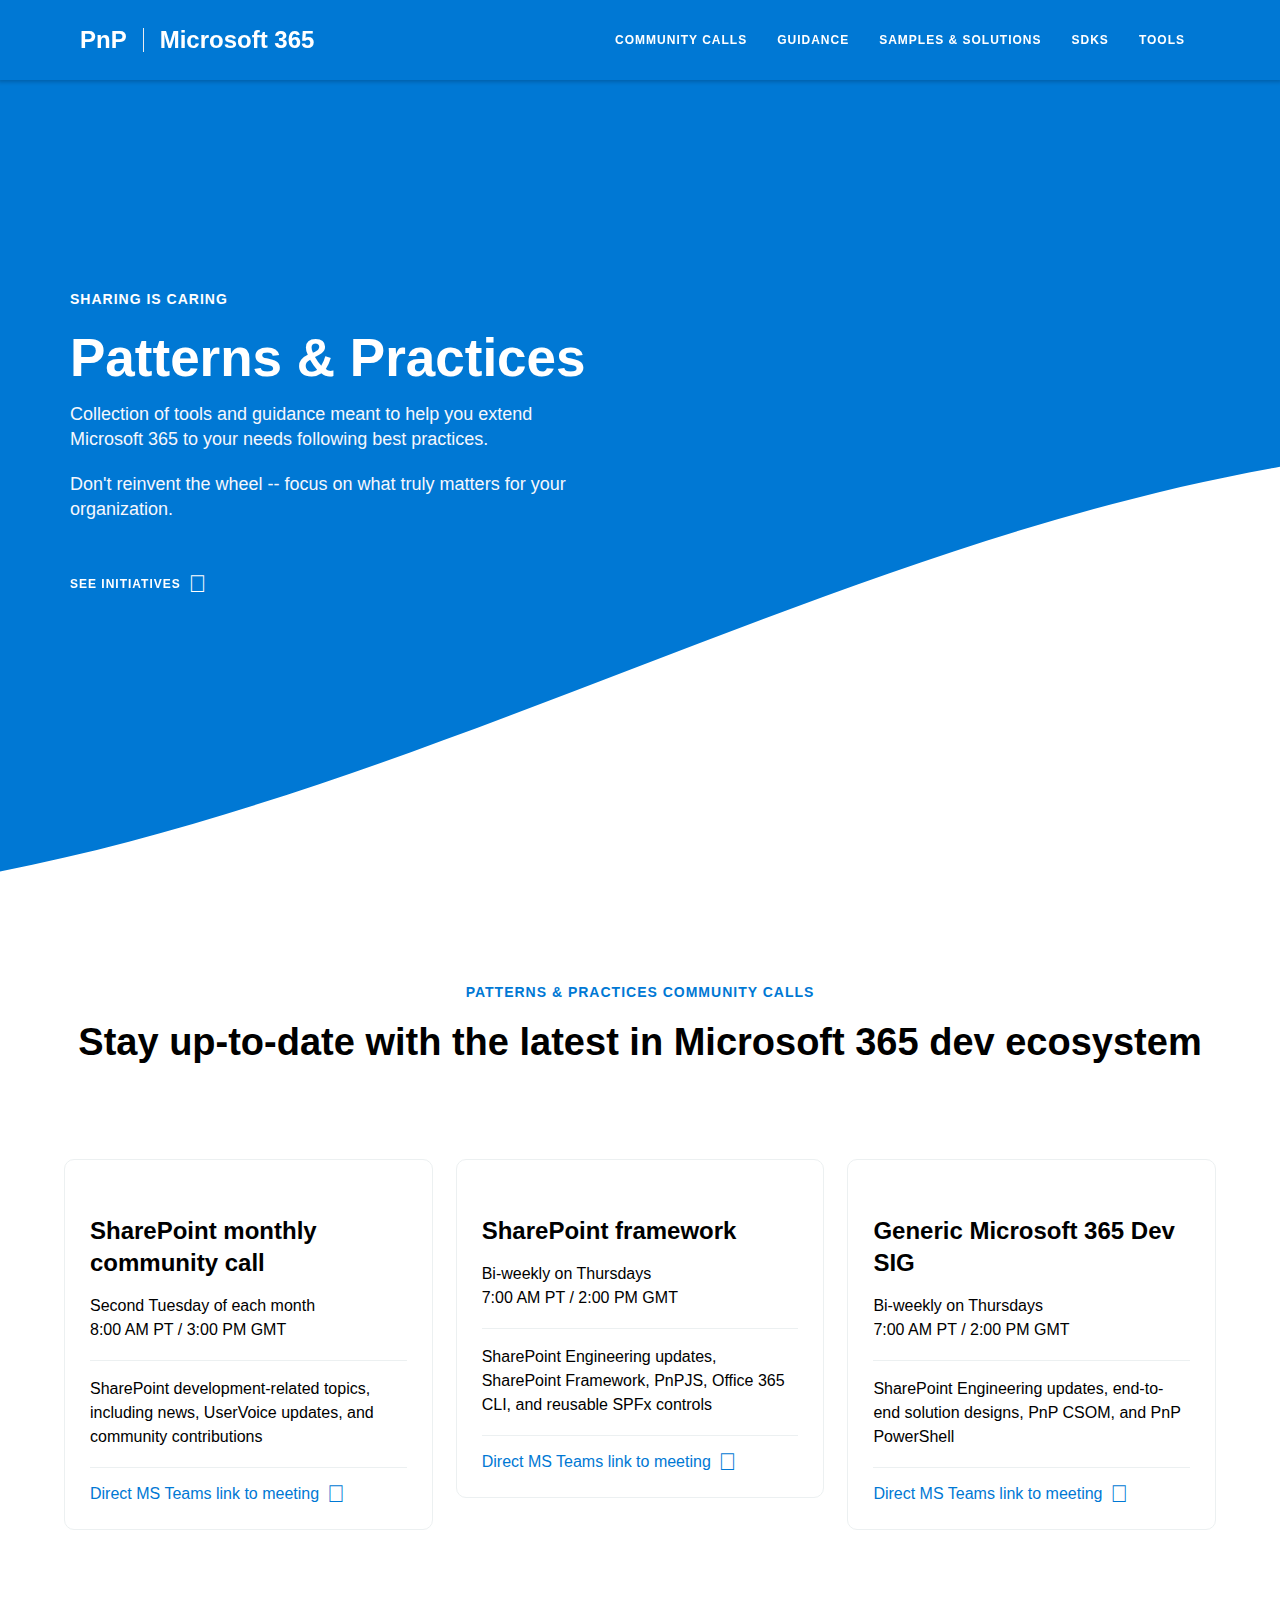
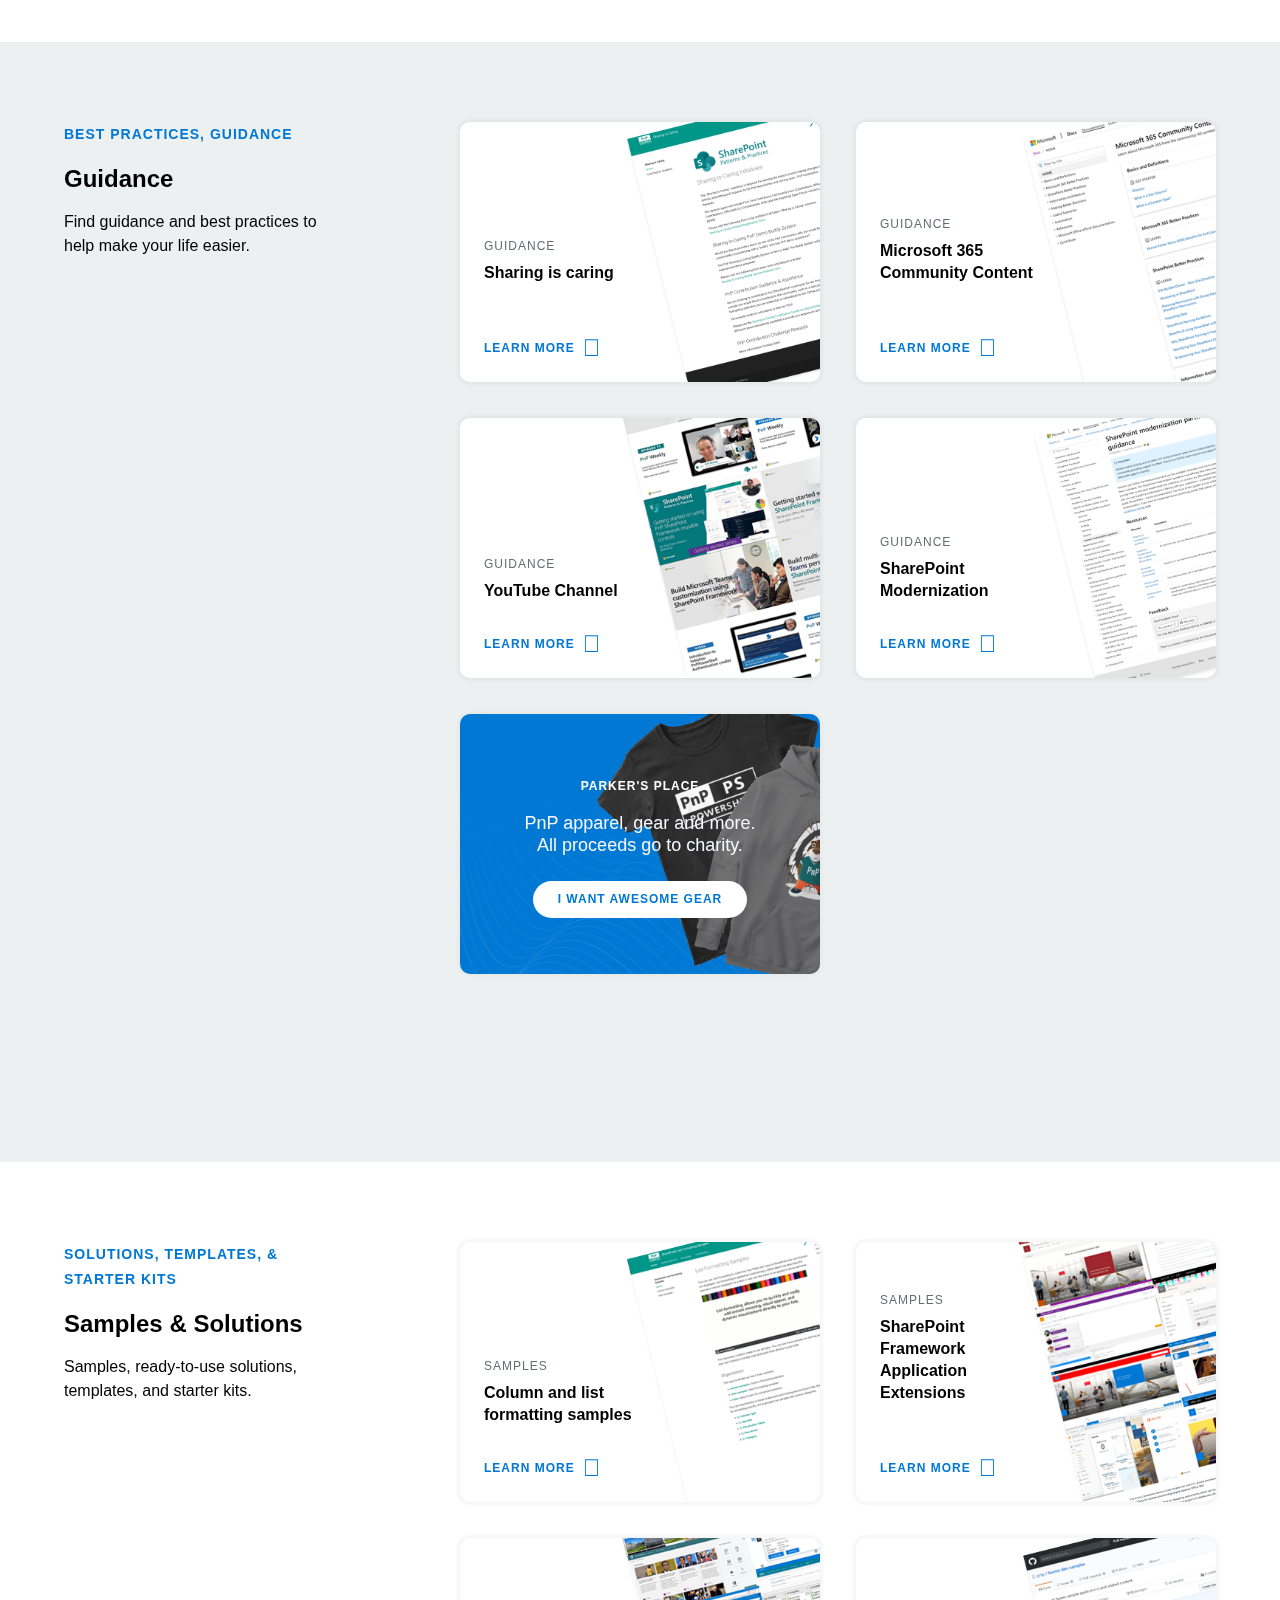
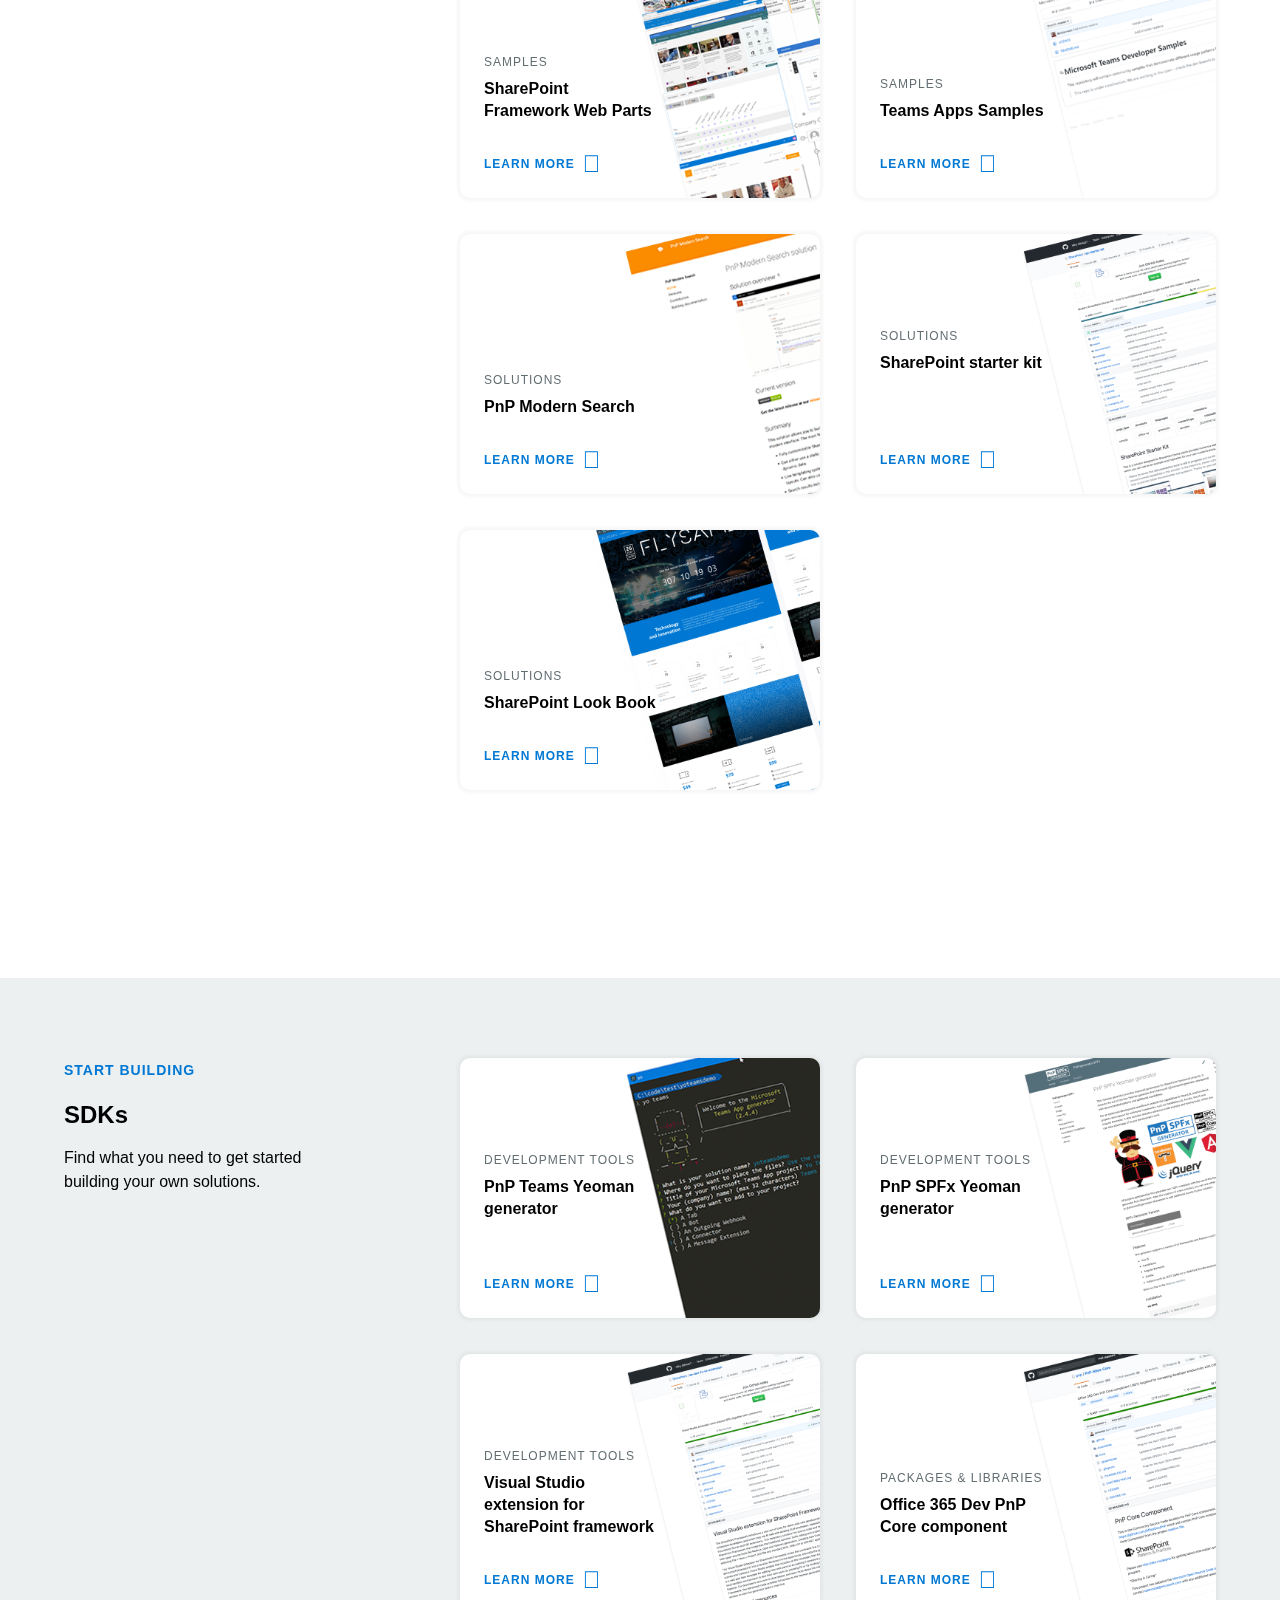
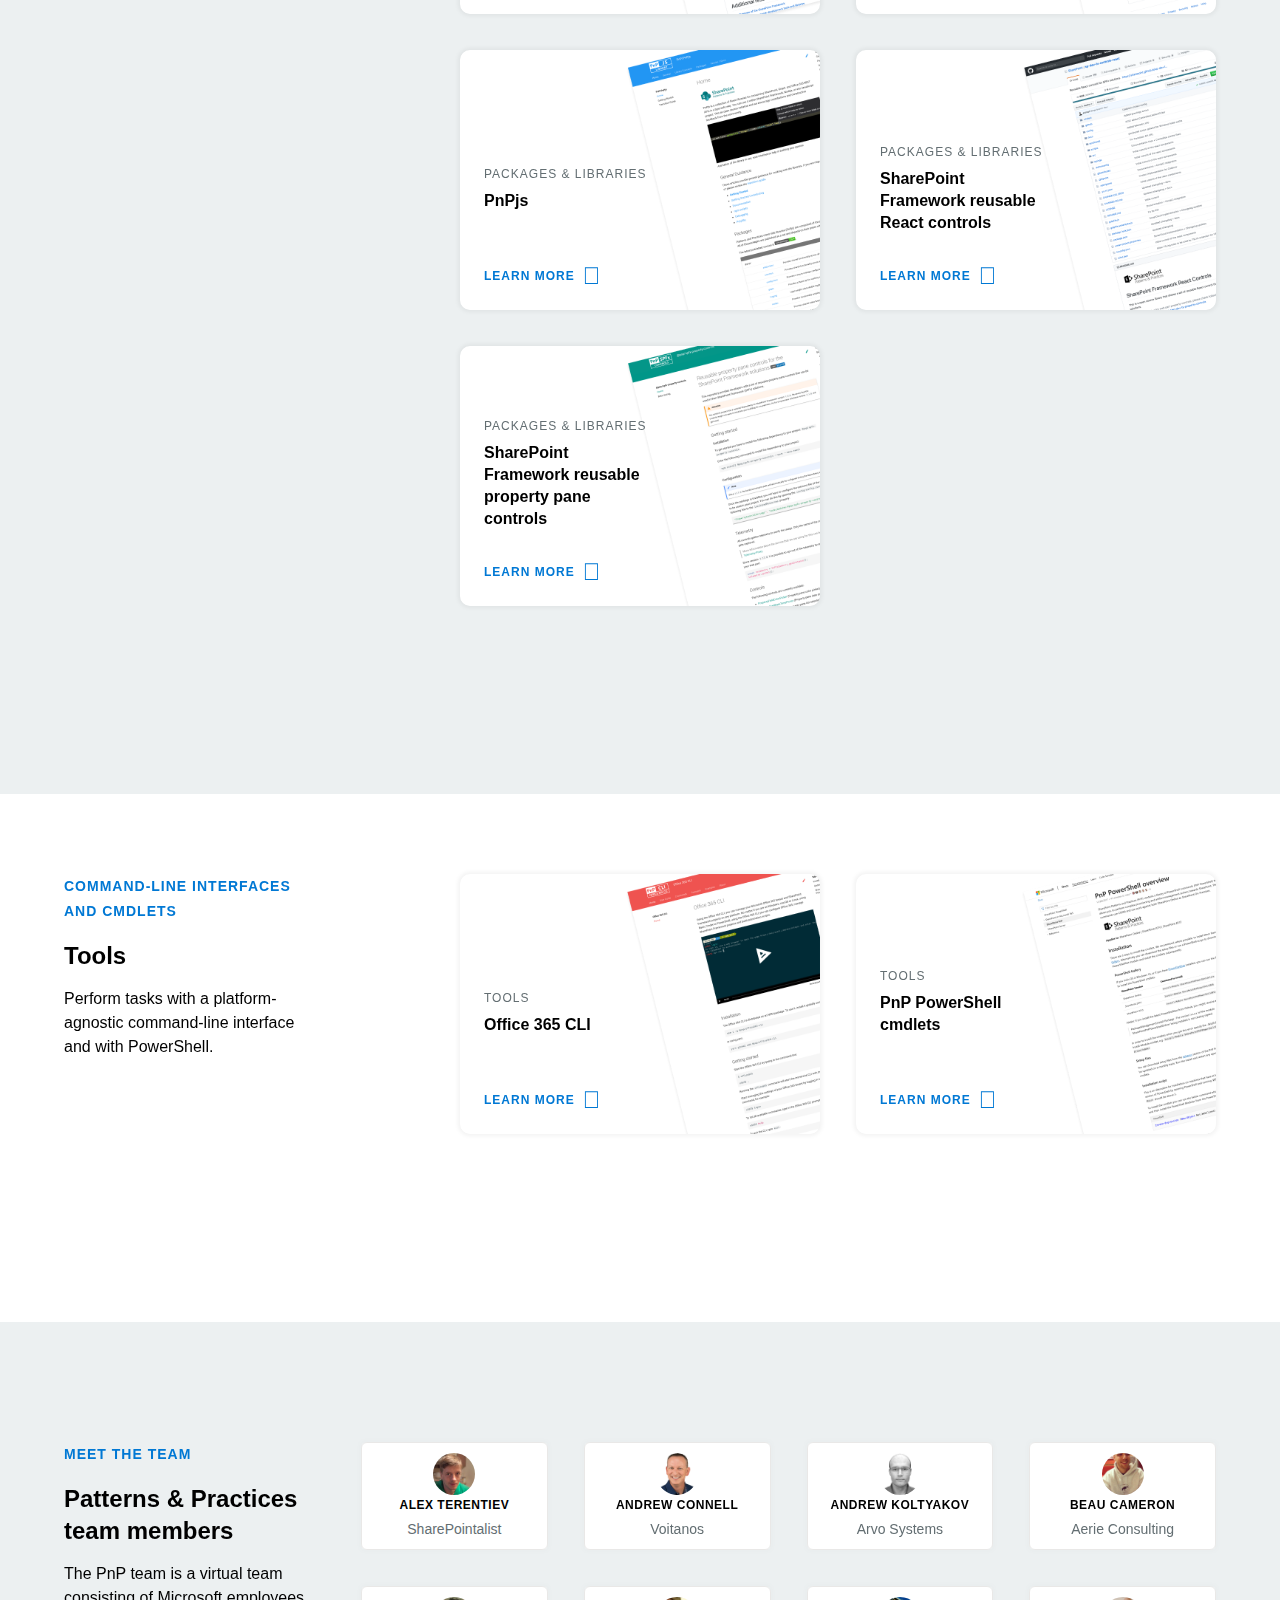
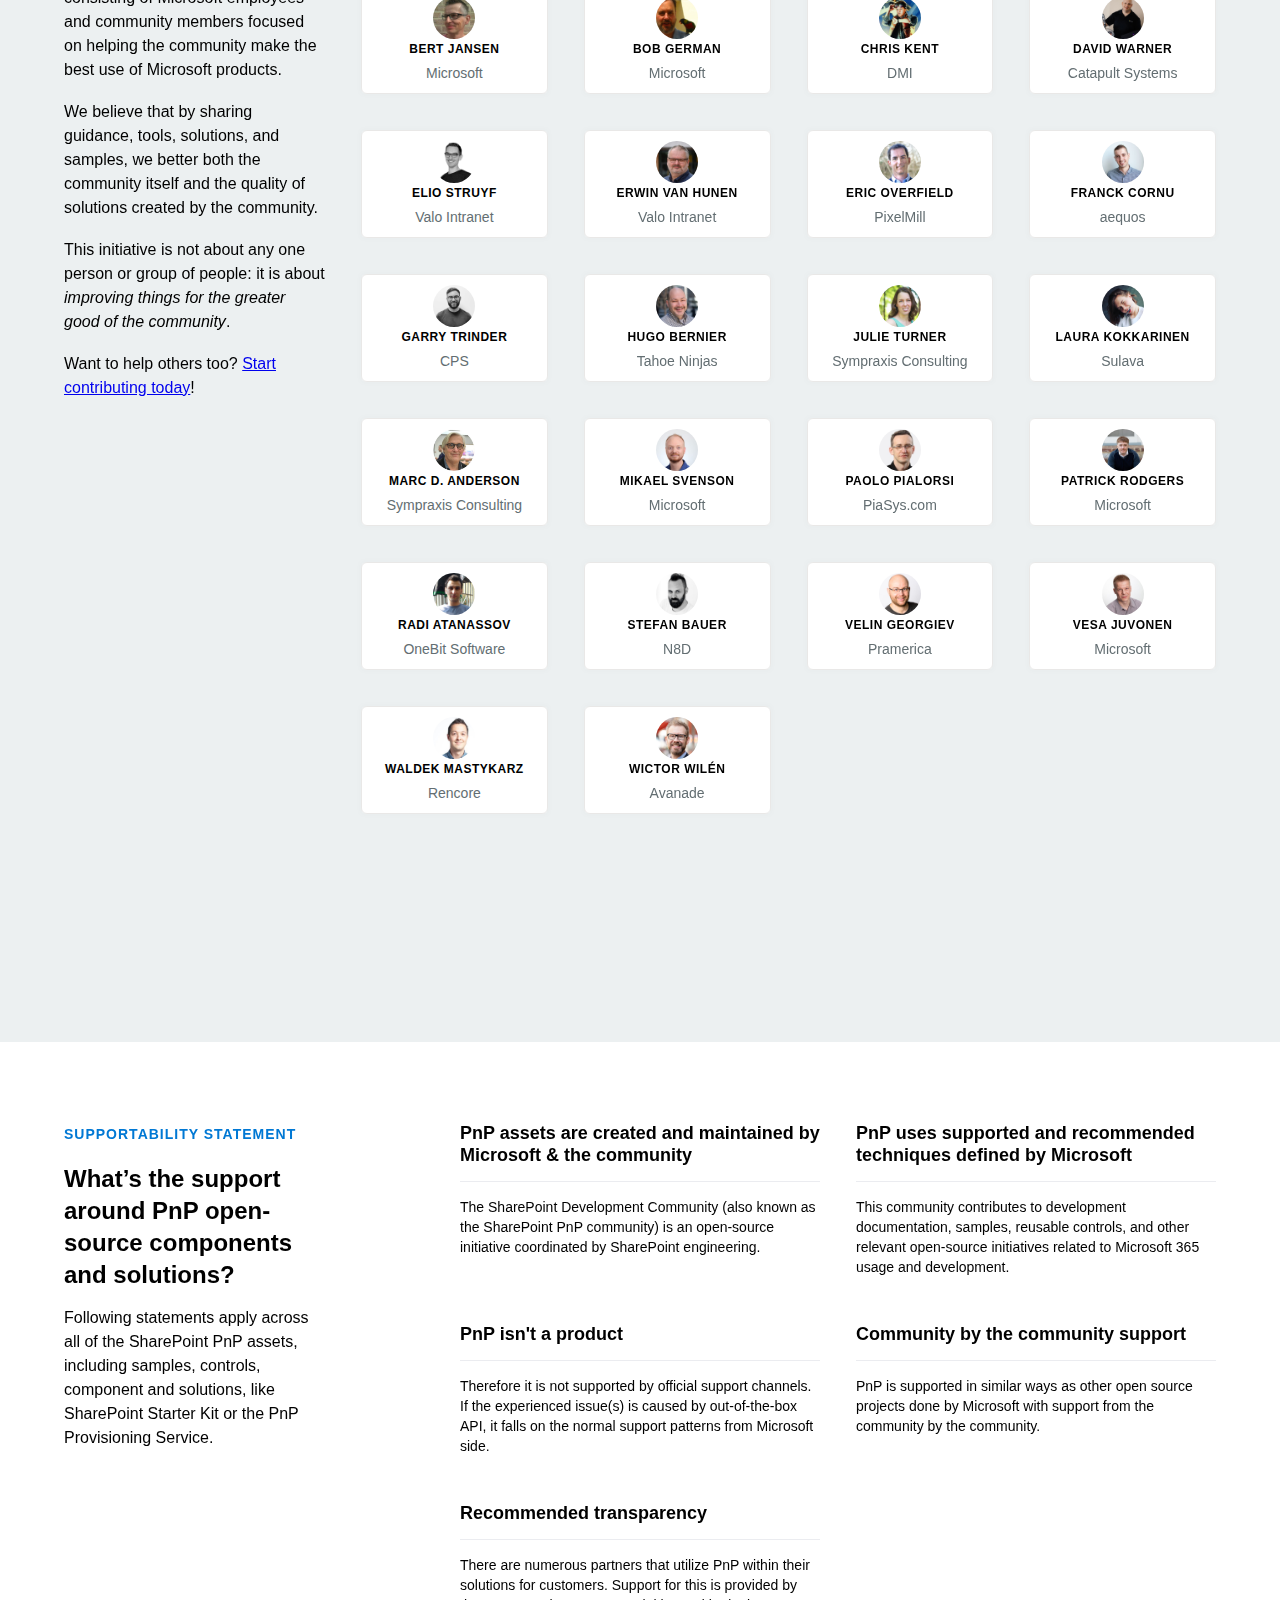
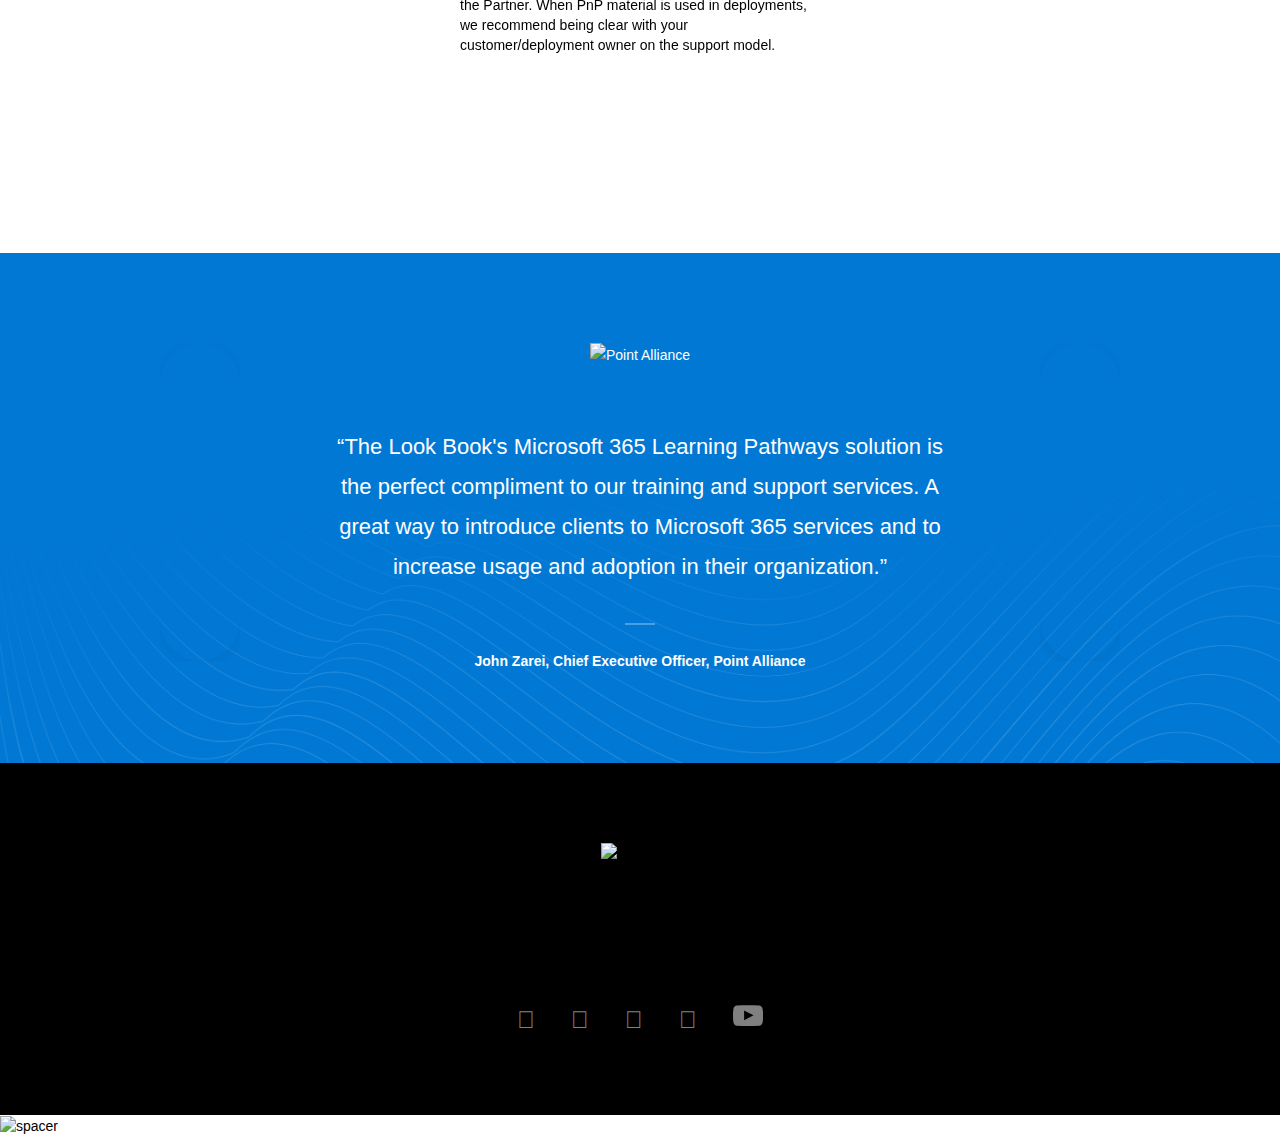
==== commit e63236ec: "Reordered guidance to move sharepoint last" ====
--- a/docs/index.html
+++ b/docs/index.html
@@ -206,19 +206,6 @@
             </div>
           </div>
           <div>
-            <div class="lnd_card_template _01">
-              <div class="lnd_card_text_wrap">
-                <h6 class="lnd_h6">GUIDANCE</h6>
-                <h6 class="lnd_card_title">SharePoint Modernization</h6>
-                <a href="https://github.com/pnp/sp-dev-modernization" data-w-id="dc1a8a35-9f8c-ce84-f4e3-486b771e31e3"
-                  class="button-wrapper w-inline-block">
-                  <div class="button-text">LEARN MORE</div>
-                  <div class="fdml button-arrow-2"></div>
-                </a>
-              </div><a href="https://github.com/pnp/sp-dev-modernization" class="lnd_card_link w-inline-block"></a>
-            </div>
-          </div>
-          <div>
             <div class="lnd_card_template _22">
               <div class="lnd_card_text_wrap">
                 <h6 class="lnd_h6">GUIDANCE</h6>
@@ -232,6 +219,20 @@
                 class="lnd_card_link w-inline-block"></a>
             </div>
           </div>
+          <div>
+            <div class="lnd_card_template _01">
+              <div class="lnd_card_text_wrap">
+                <h6 class="lnd_h6">GUIDANCE</h6>
+                <h6 class="lnd_card_title">SharePoint Modernization</h6>
+                <a href="https://github.com/pnp/sp-dev-modernization" data-w-id="dc1a8a35-9f8c-ce84-f4e3-486b771e31e3"
+                  class="button-wrapper w-inline-block">
+                  <div class="button-text">LEARN MORE</div>
+                  <div class="fdml button-arrow-2"></div>
+                </a>
+              </div><a href="https://github.com/pnp/sp-dev-modernization" class="lnd_card_link w-inline-block"></a>
+            </div>
+          </div>
+
           <div>
             <div class="lnd_card_template_cta">
               <div class="lnd_card_text_wrap_02">
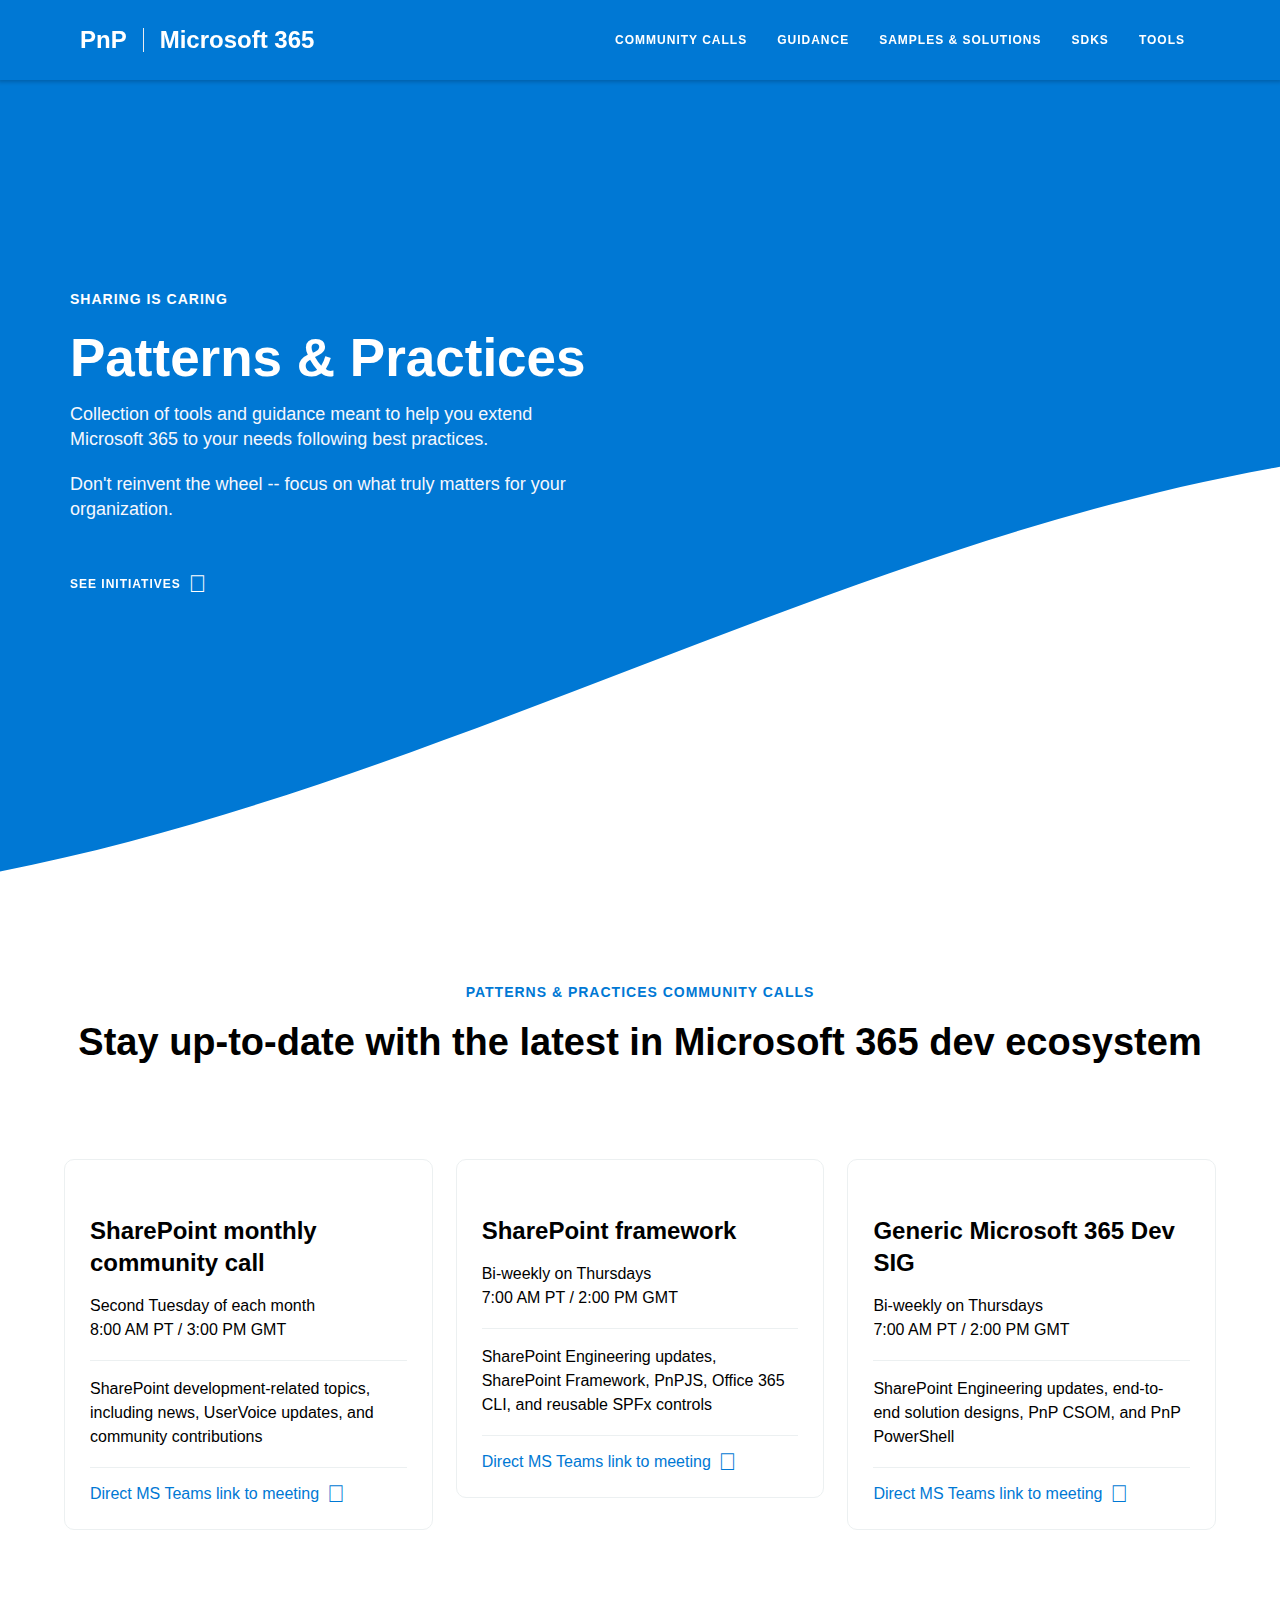
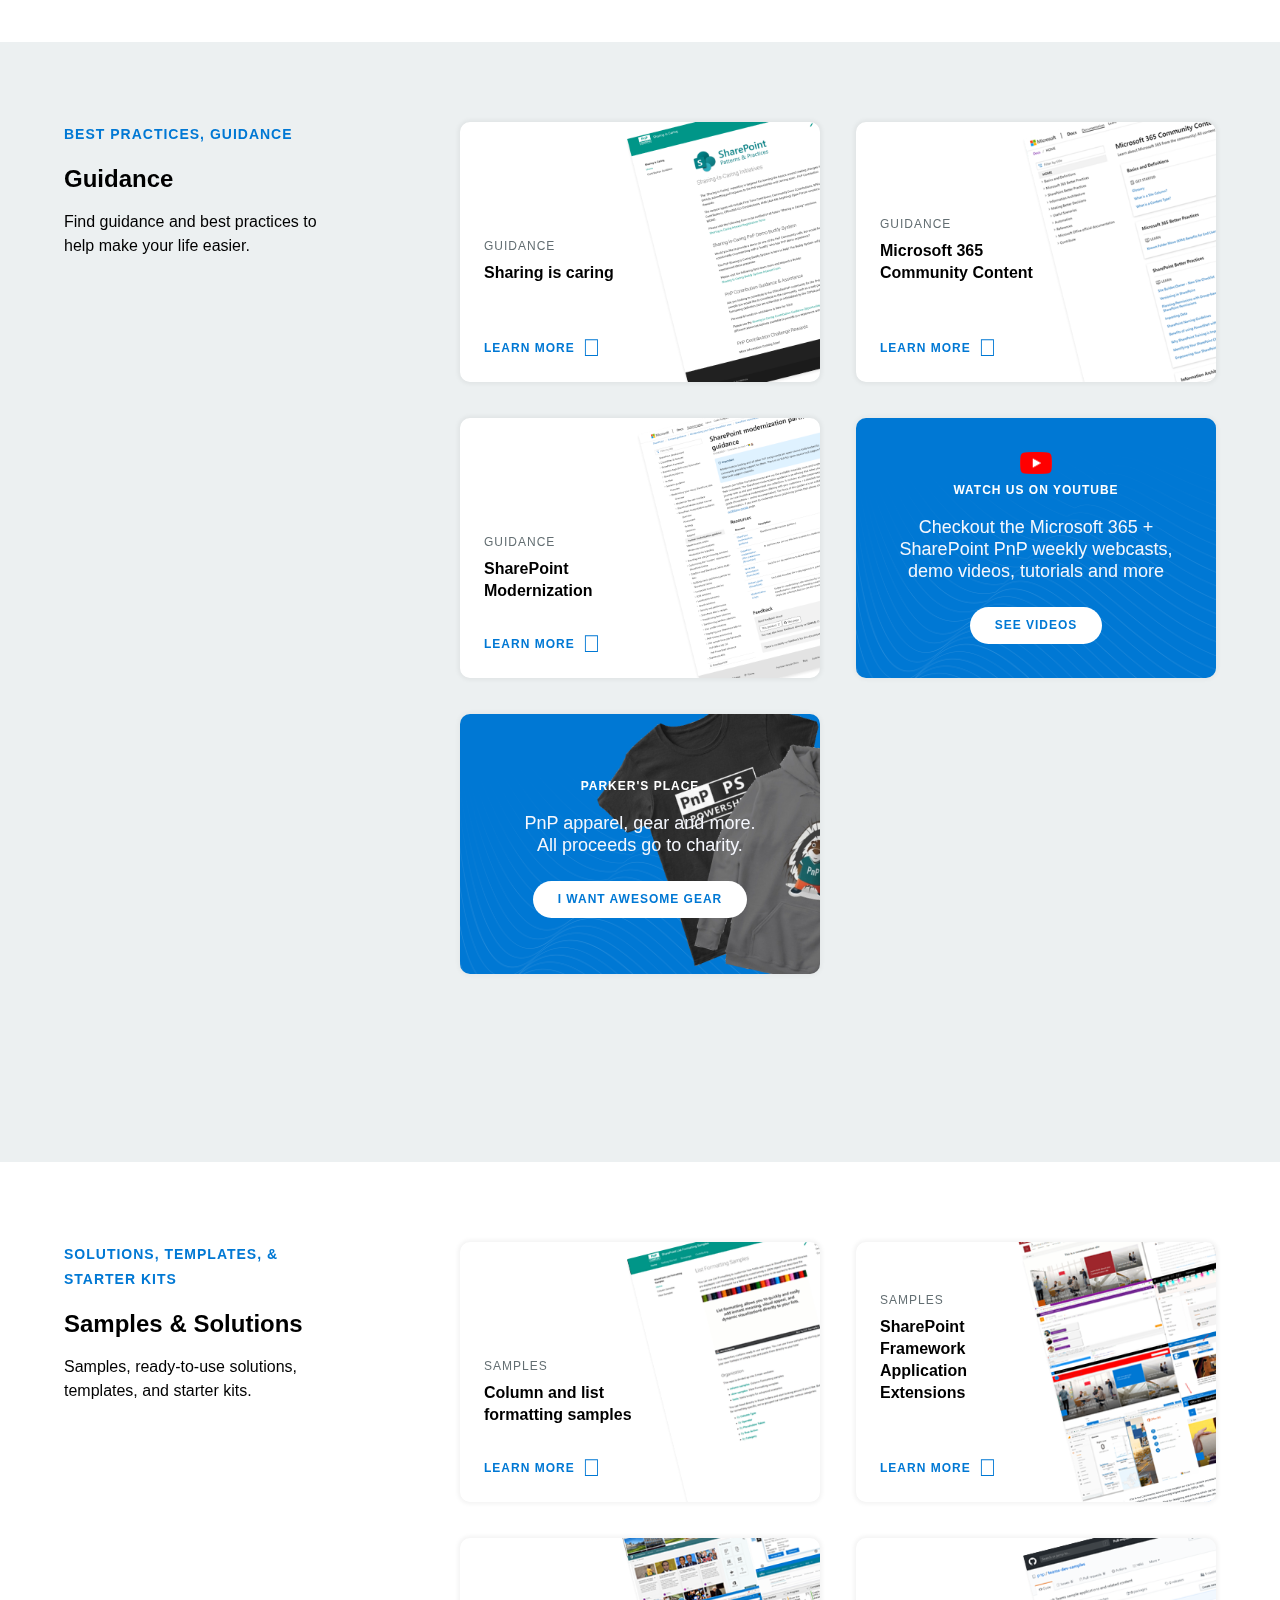
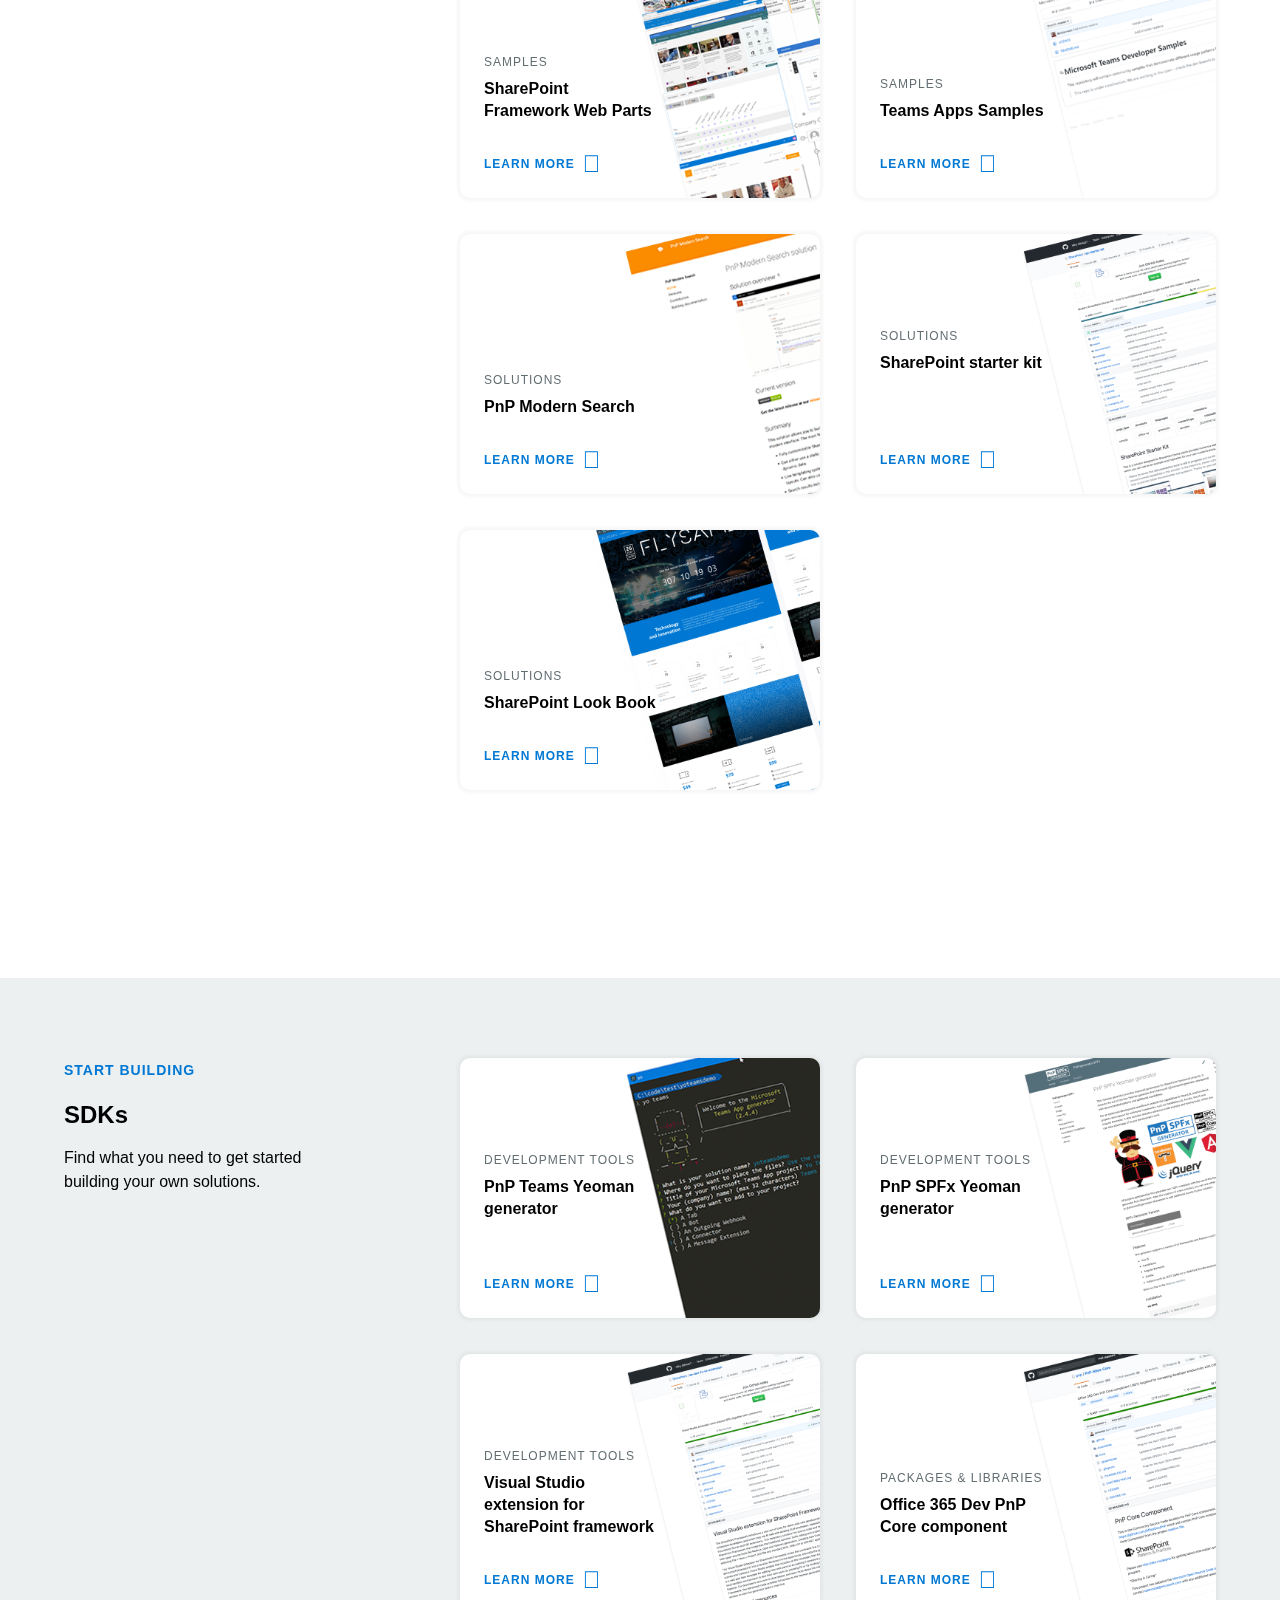
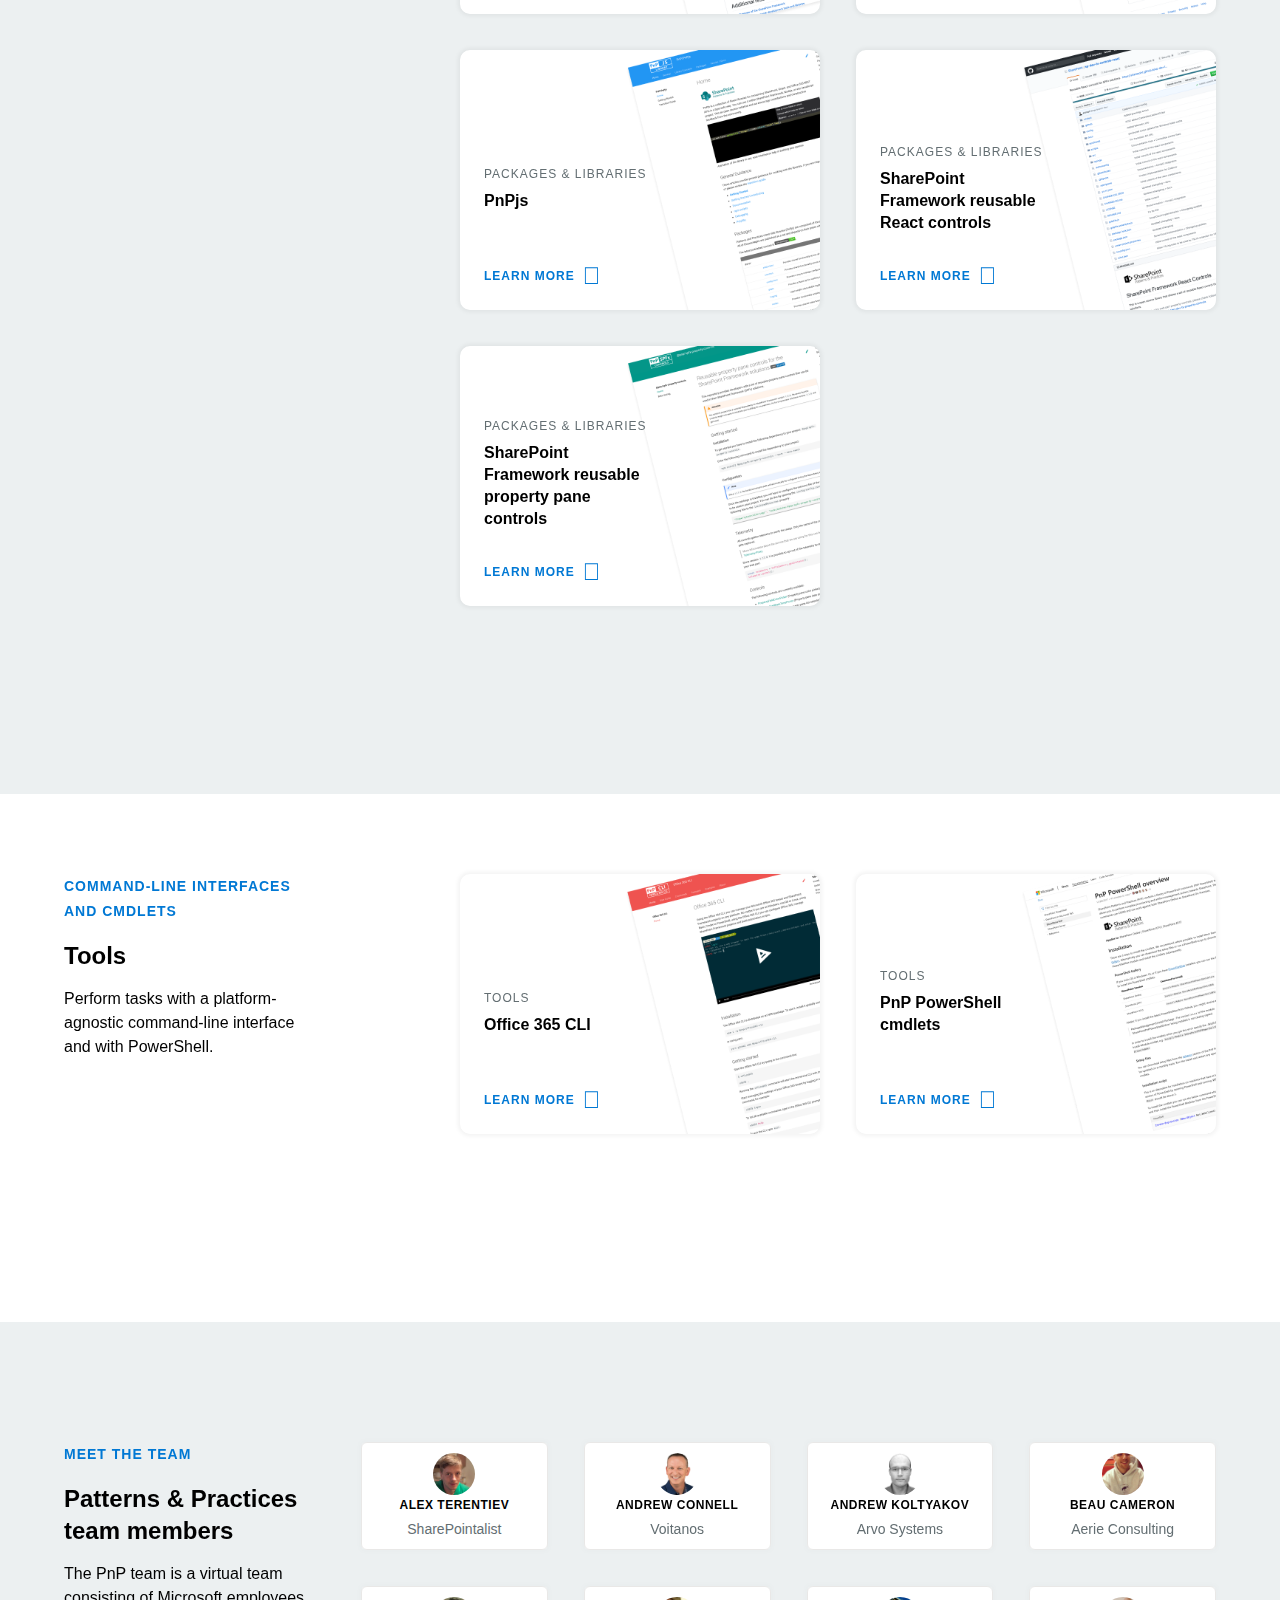
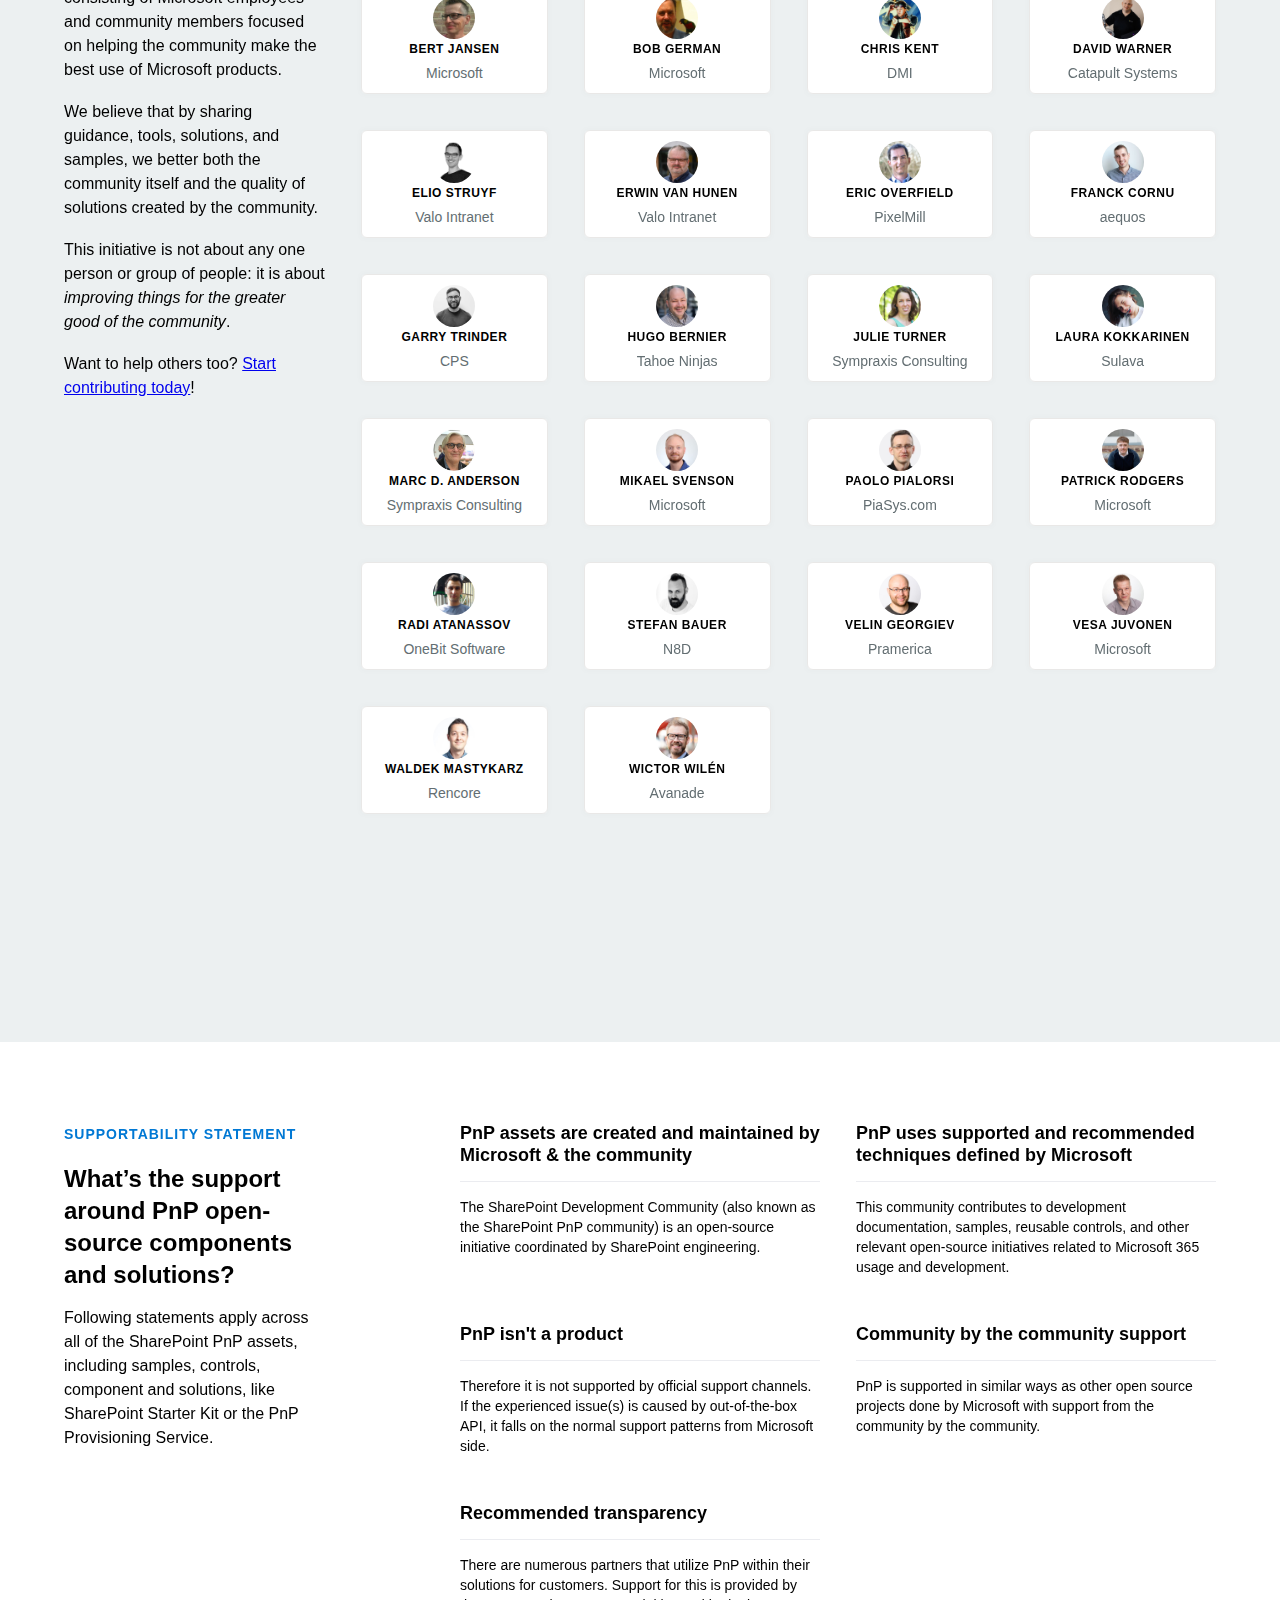
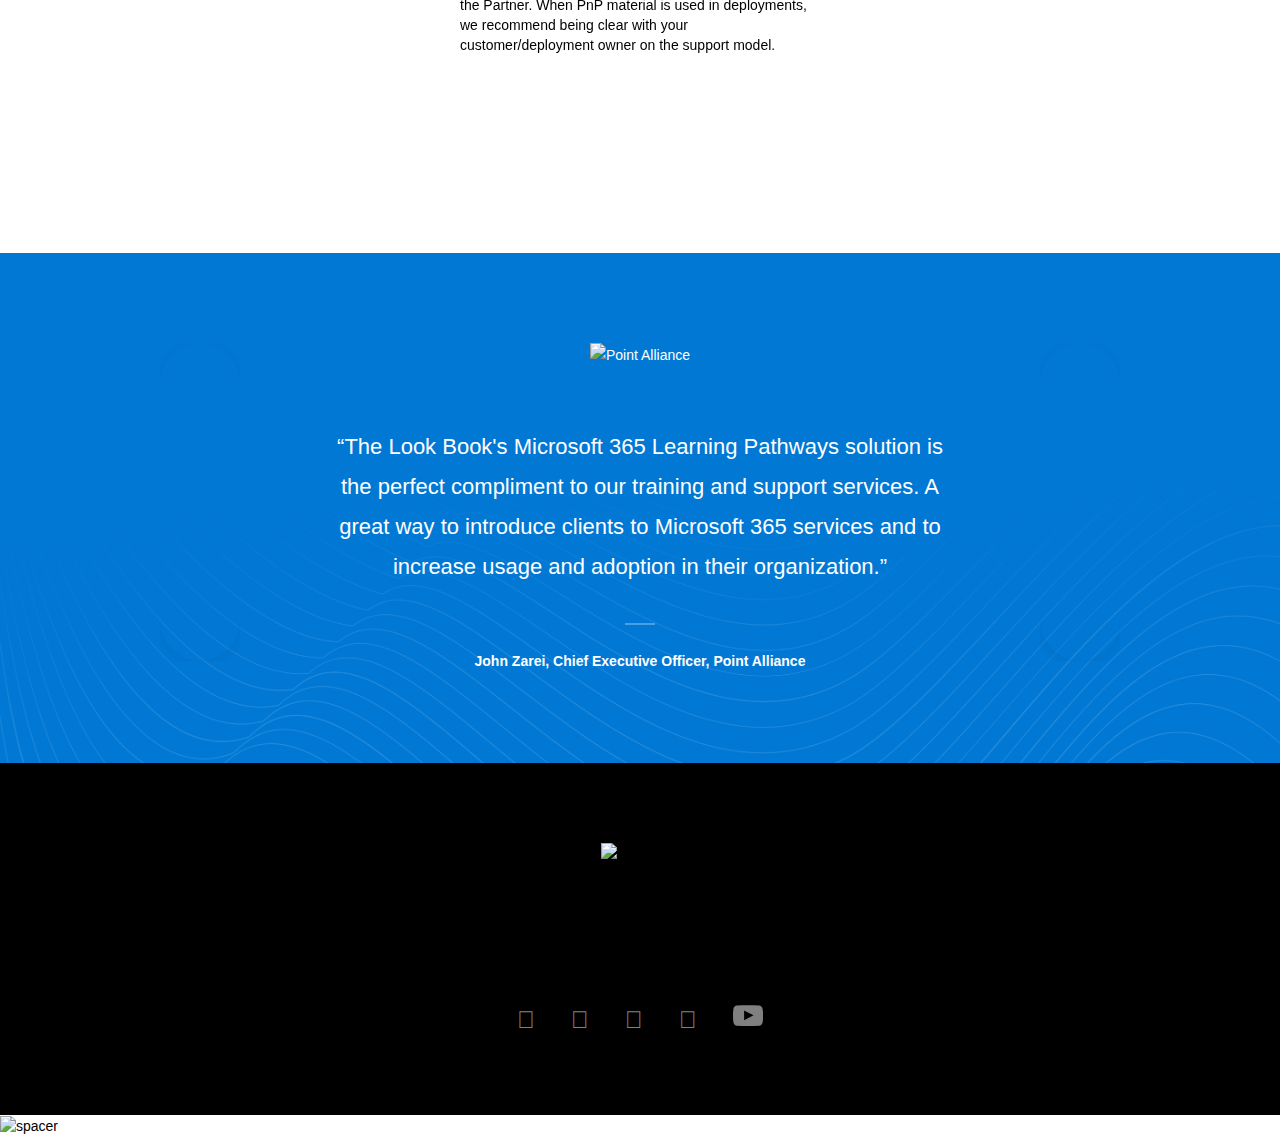
==== commit 7c0b181c: "Added CTA youtube" ====
--- a/docs/index.html
+++ b/docs/index.html
@@ -206,20 +206,6 @@
             </div>
           </div>
           <div>
-            <div class="lnd_card_template _22">
-              <div class="lnd_card_text_wrap">
-                <h6 class="lnd_h6">GUIDANCE</h6>
-                <h6 class="lnd_card_title">YouTube Channel</h6>
-                <a href="https://www.youtube.com/channel/UC_mKdhw-V6CeCM7gTo_Iy7w"
-                  data-w-id="6c9d7122-856c-3973-5c8e-848539be7995" class="button-wrapper w-inline-block">
-                  <div class="button-text">LEARN MORE</div>
-                  <div class="fdml button-arrow-2"></div>
-                </a>
-              </div><a href="https://www.youtube.com/channel/UC_mKdhw-V6CeCM7gTo_Iy7w"
-                class="lnd_card_link w-inline-block"></a>
-            </div>
-          </div>
-          <div>
             <div class="lnd_card_template _01">
               <div class="lnd_card_text_wrap">
                 <h6 class="lnd_h6">GUIDANCE</h6>
@@ -232,7 +218,18 @@
               </div><a href="https://github.com/pnp/sp-dev-modernization" class="lnd_card_link w-inline-block"></a>
             </div>
           </div>
-
+          <div id="w-node-6e476dbf3dff-f20fe573">
+            <div class="lnd_card_template_cta youtube">
+              <div class="lnd_card_text_wrap_02"><img
+                  src="./images/youtube_social_icon_red.png"
+                  width="32" alt="">
+                <h6 class="lnd_h6_white">WATCH US ON YOUTUBE</h6>
+                <h4 class="lnd_card_title_white">Checkout the Microsoft 365 + SharePoint PnP weekly webcasts, demo
+                  videos, tutorials and more</h4><a href="https://www.youtube.com/channel/UC_mKdhw-V6CeCM7gTo_Iy7w"
+                  target="_blank" class="lnd_btn_02 w-button">SEE VIDEOS</a>
+              </div><a href="#" class="lnd_card_link w-inline-block"></a>
+            </div>
+          </div>
           <div>
             <div class="lnd_card_template_cta">
               <div class="lnd_card_text_wrap_02">
@@ -242,6 +239,7 @@
               </div><a href="https://teespring.com/stores/parkersplace" class="lnd_card_link w-inline-block"></a>
             </div>
           </div>
+
         </div>
 
       </div>
--- a/docs/css/pnp-landing-page.css
+++ b/docs/css/pnp-landing-page.css
@@ -2004,6 +2004,12 @@
   background-position: 50% 50%, 0px 0px;
   background-size: cover, 300%;
   box-shadow: 0 0 4px 2px rgba(0, 0, 0, 0.03);
+}
+
+.lnd_card_template_cta.youtube {
+  background-image: url("../images/5ea49e060e349810f334b16f_flowbase_wave.png");
+  background-position: 0px 0px;
+  background-size: 300%;
 }
 
 .lnd_container_02 {
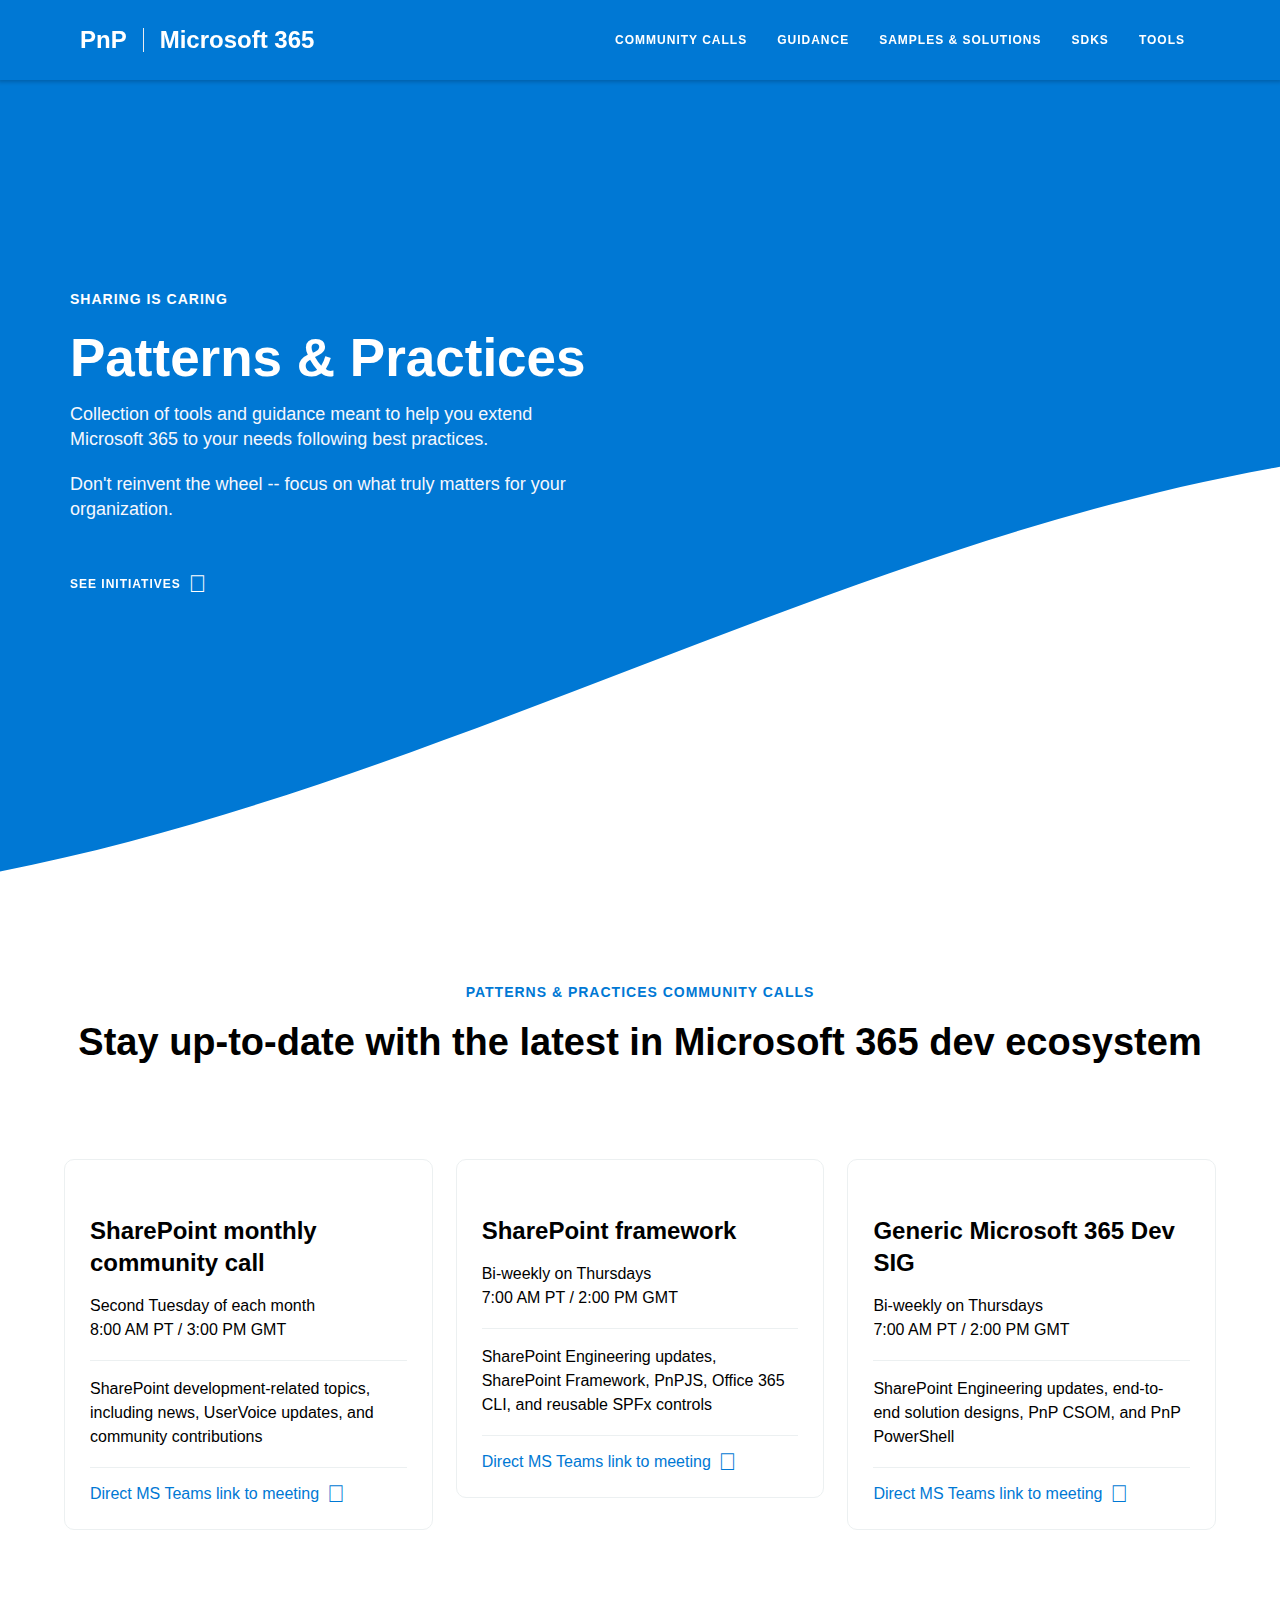
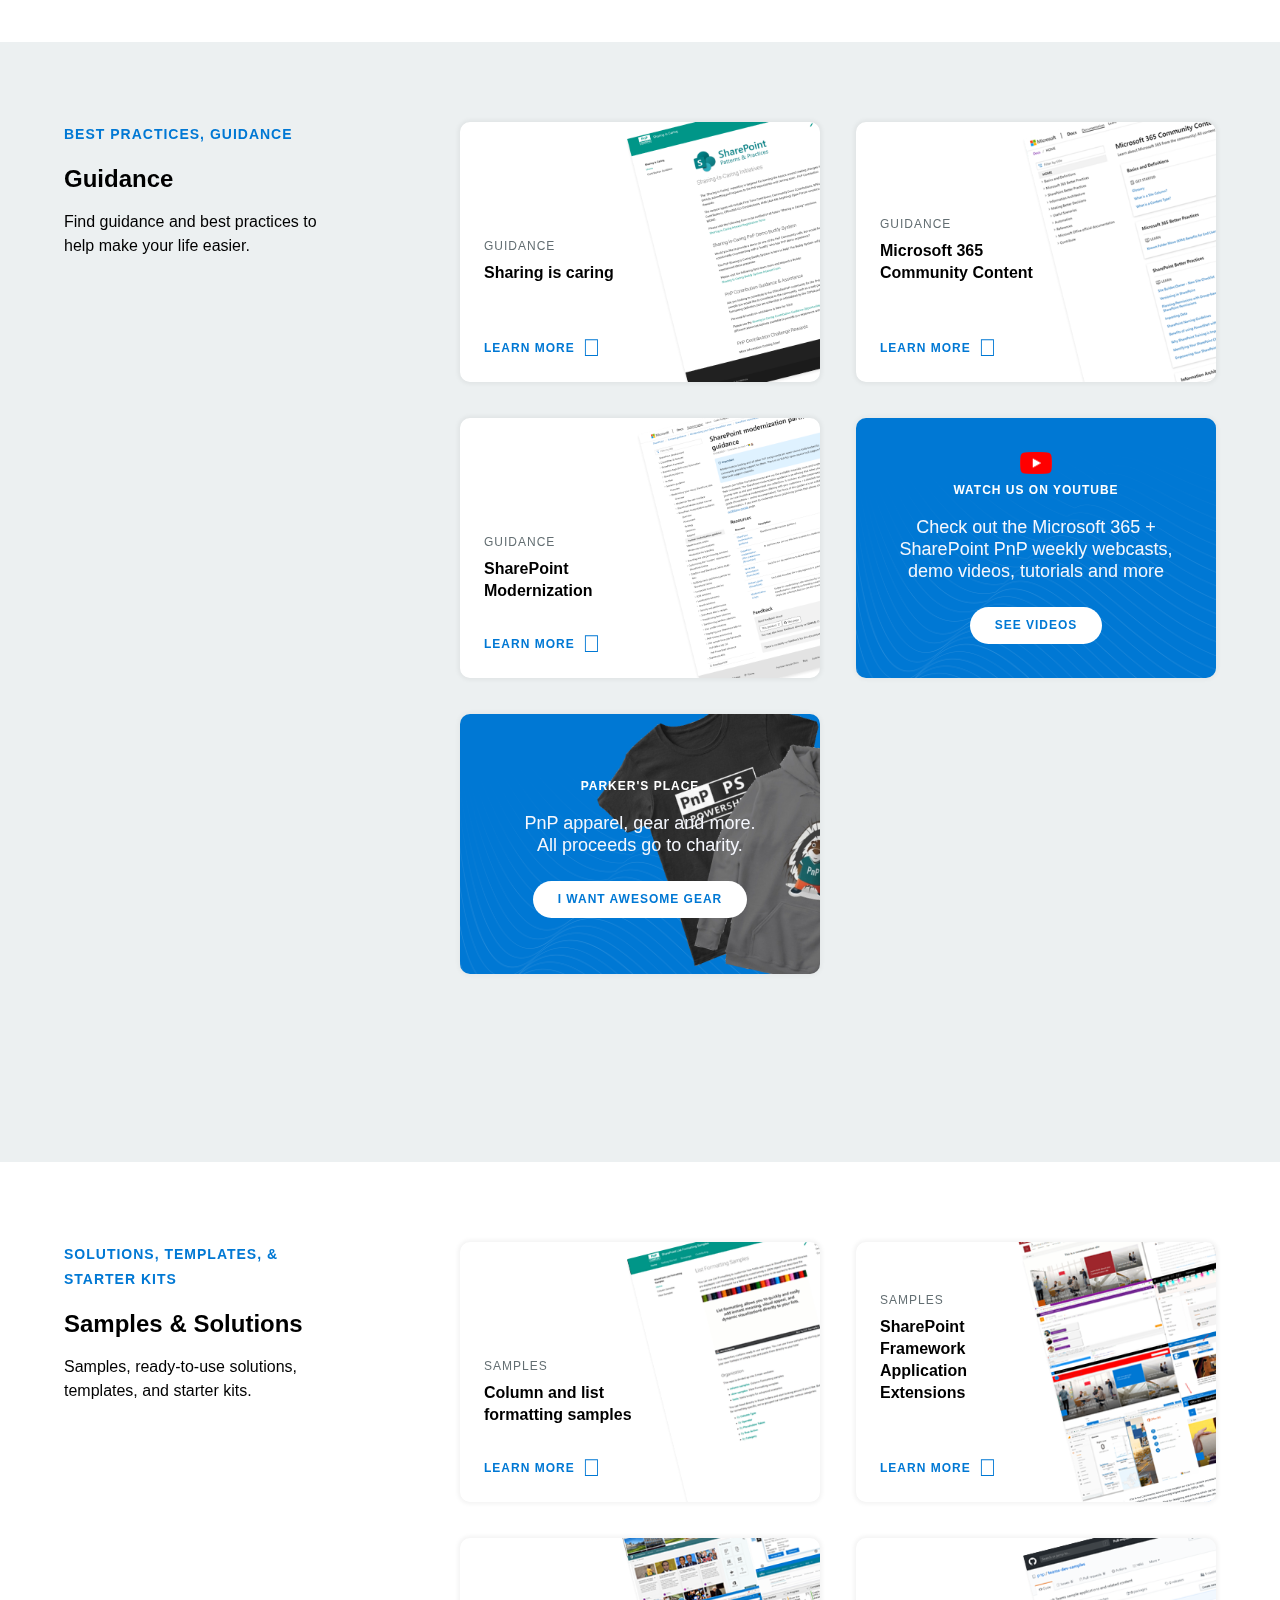
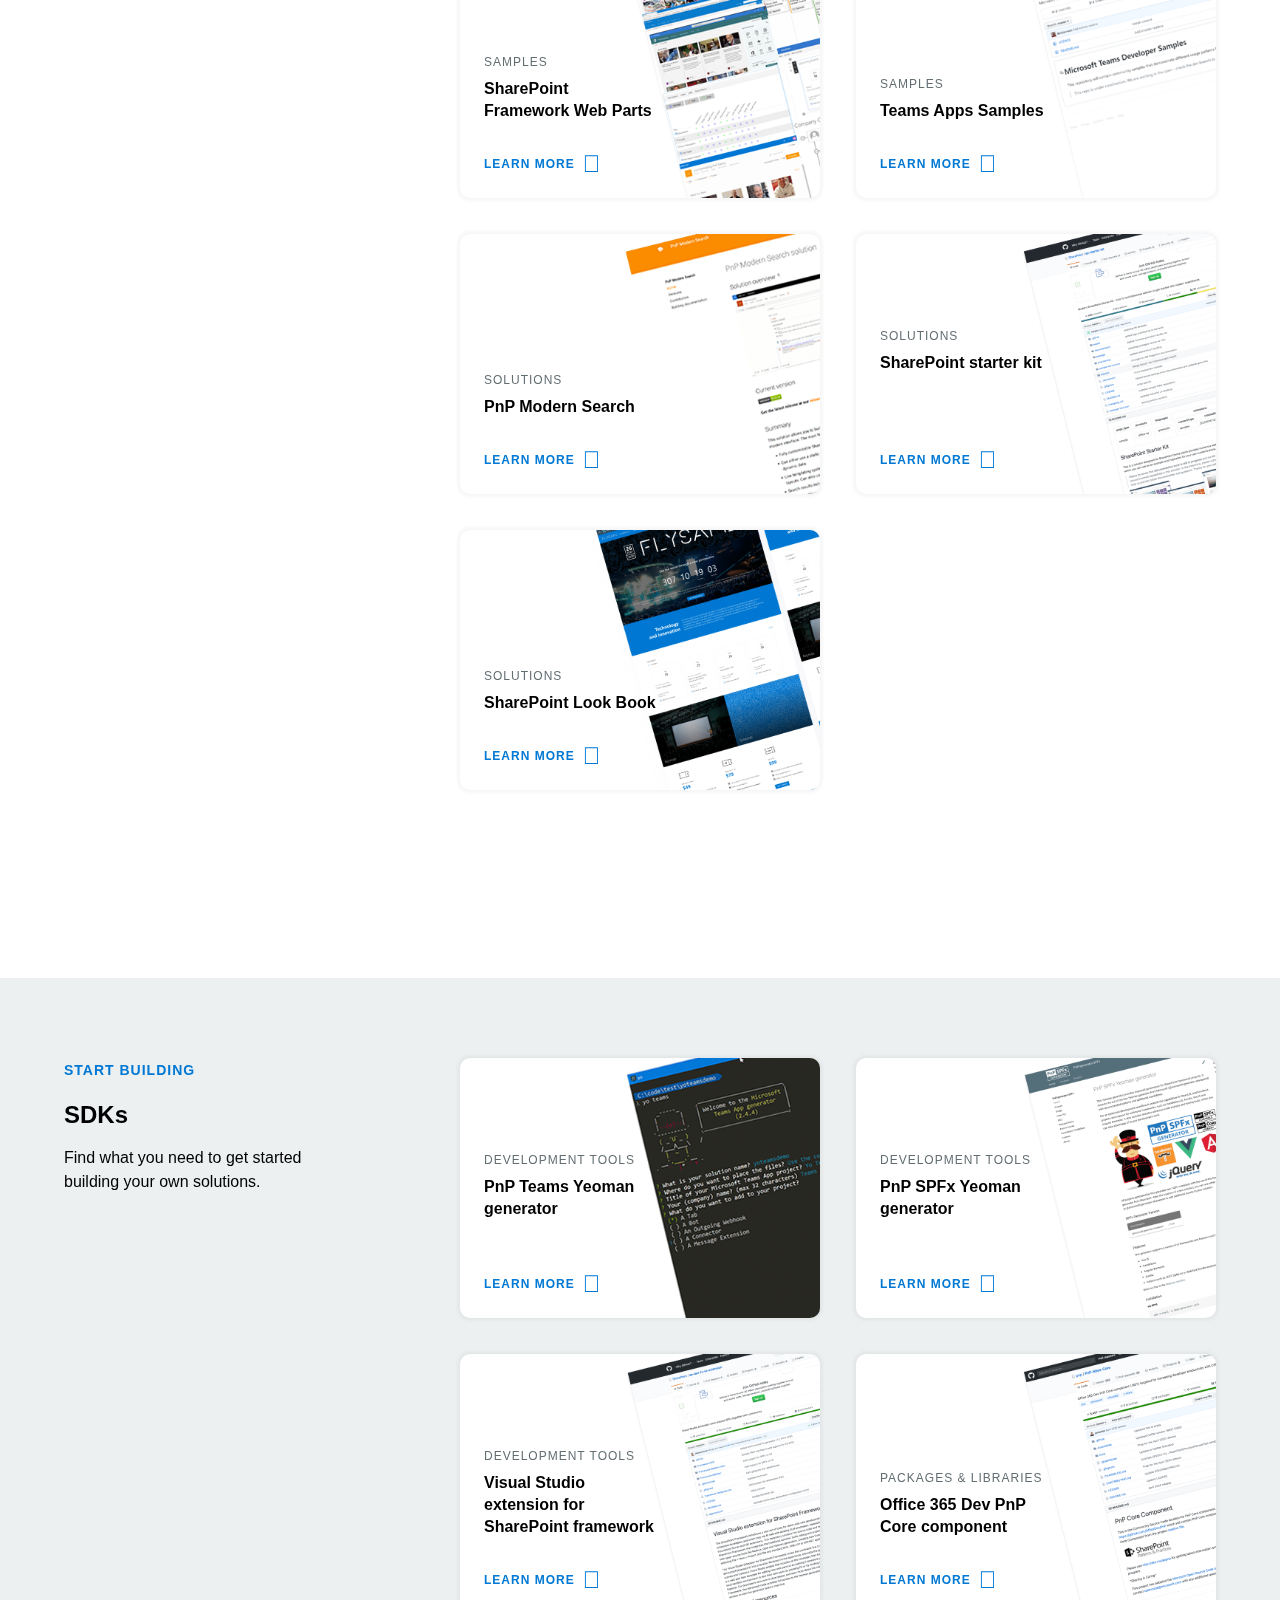
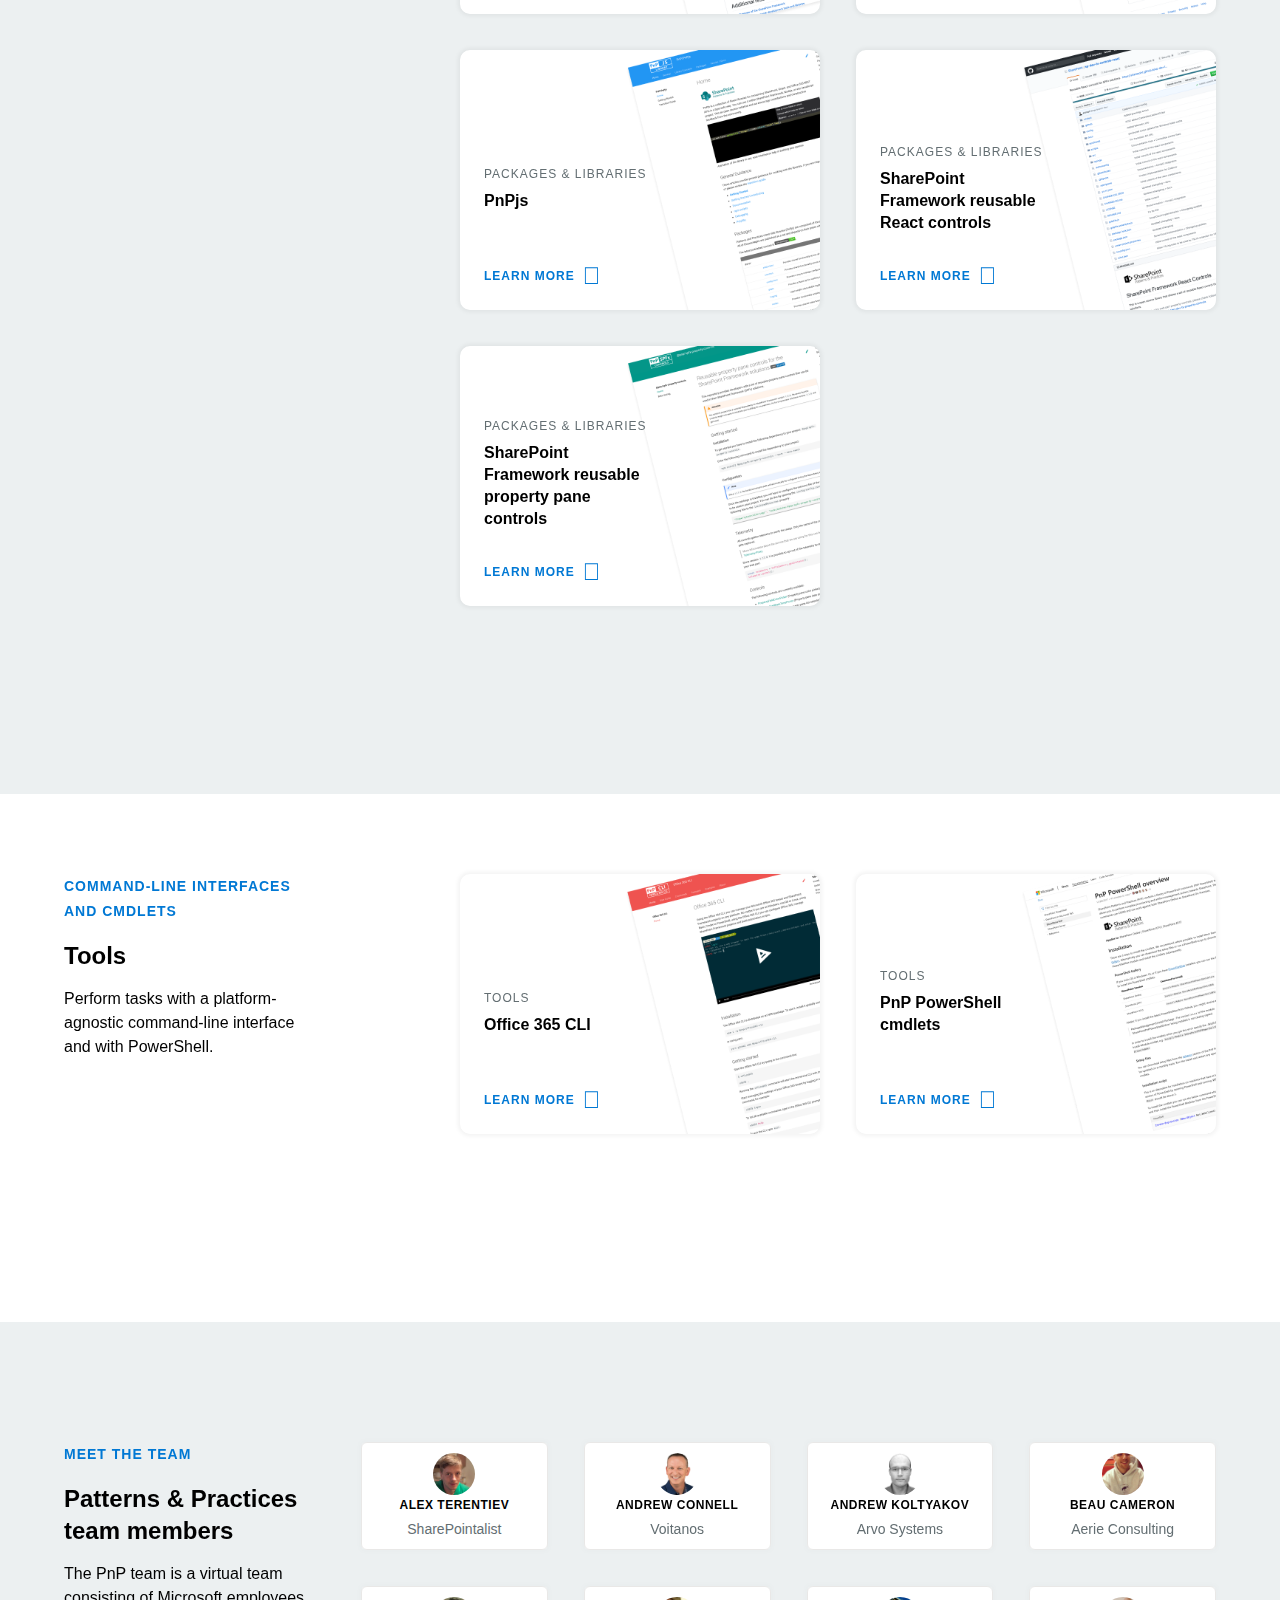
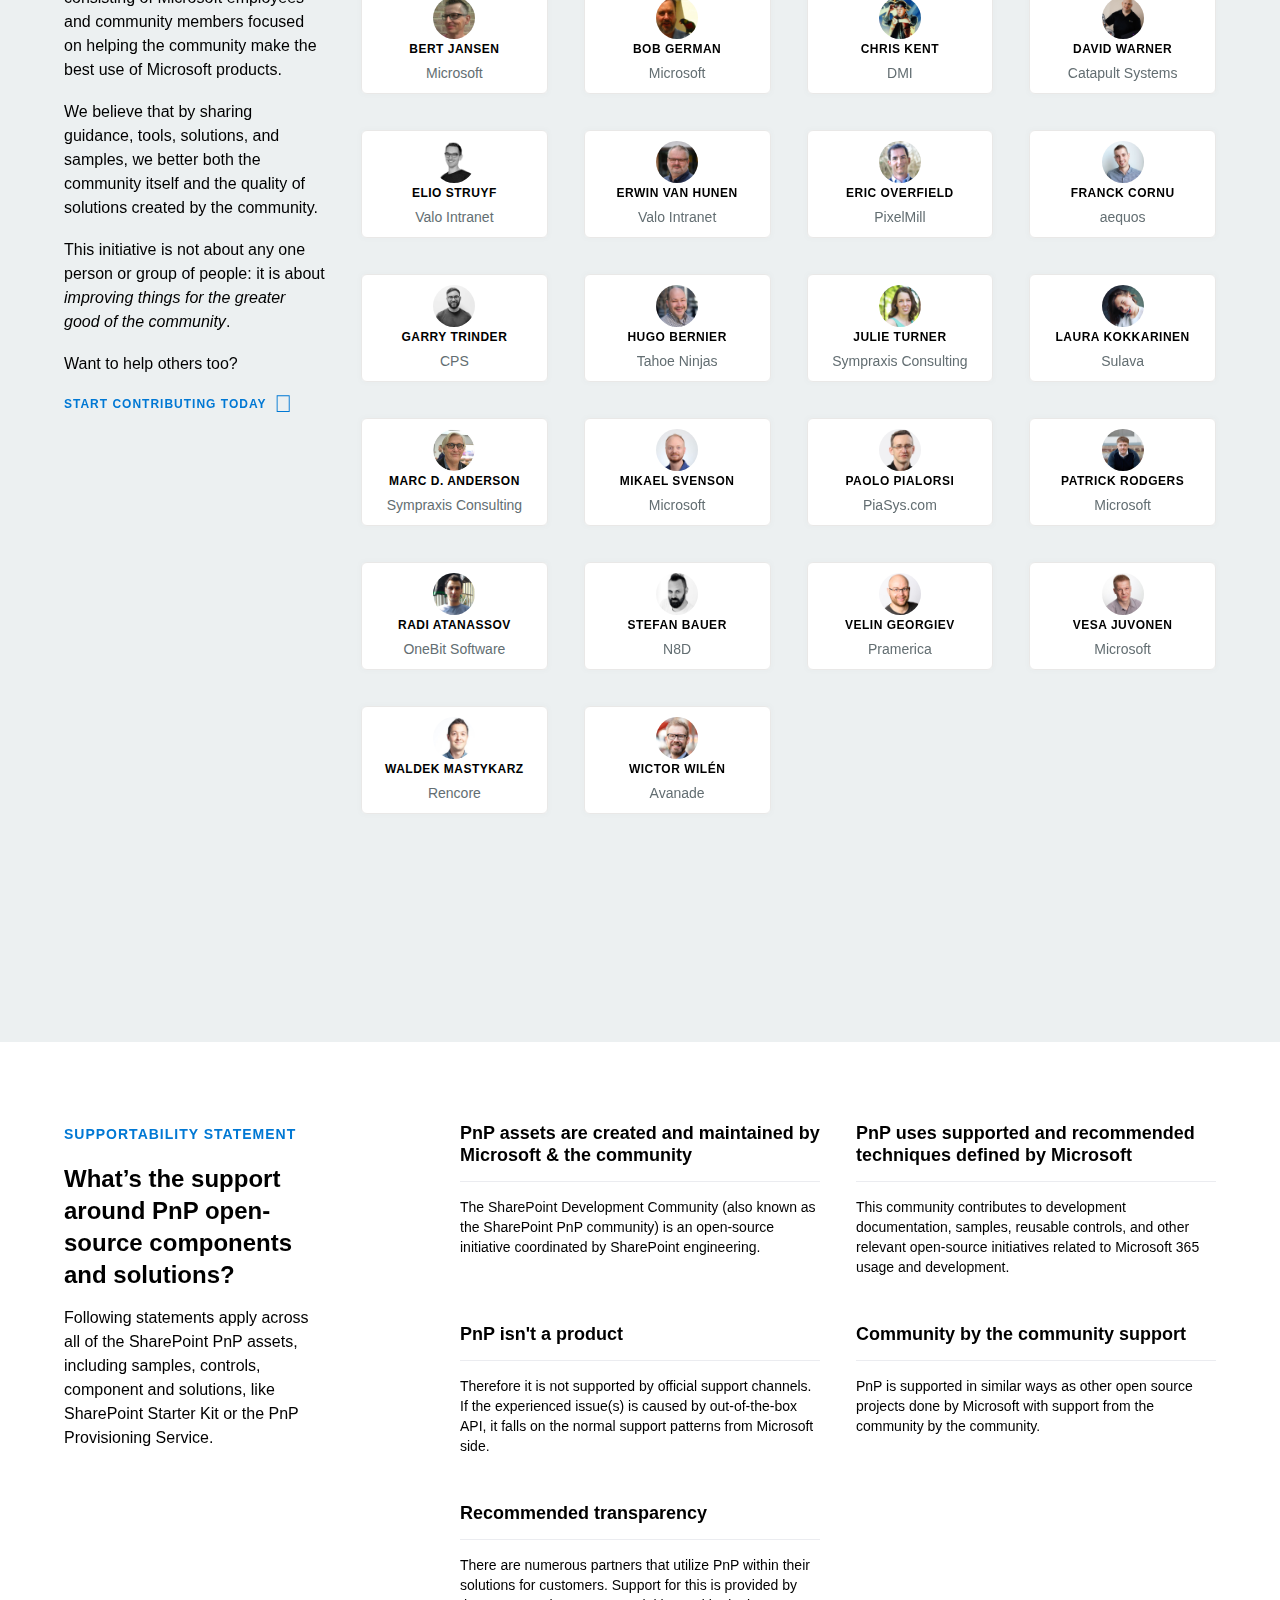
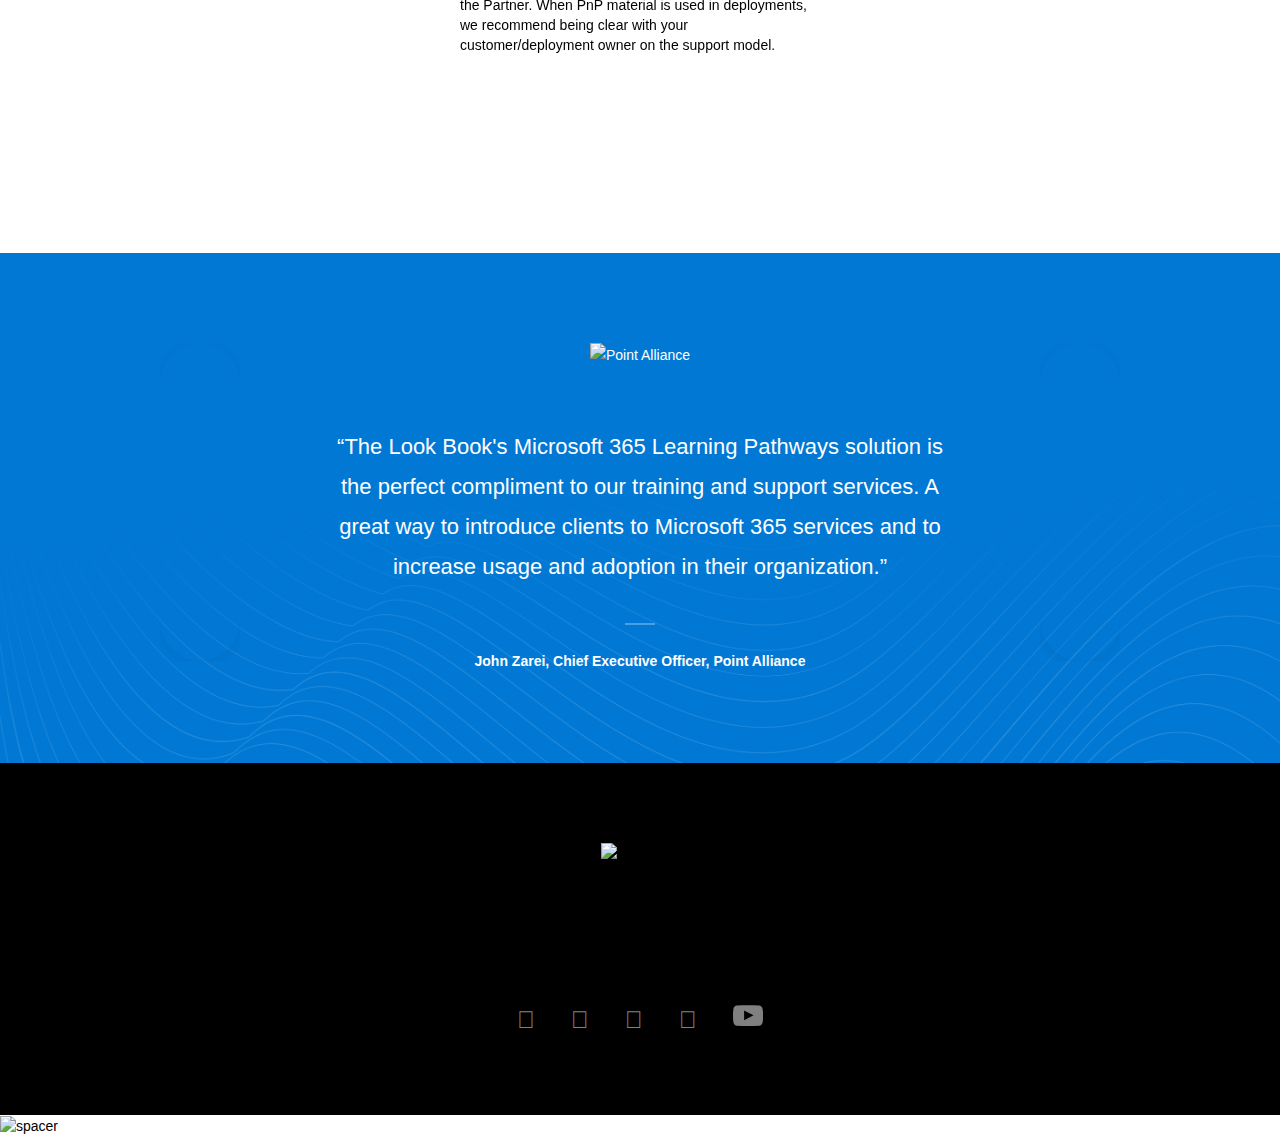
==== commit c7e6eb47: "Changed style of sharing is caring" ====
--- a/docs/index.html
+++ b/docs/index.html
@@ -224,8 +224,7 @@
                   src="./images/youtube_social_icon_red.png"
                   width="32" alt="">
                 <h6 class="lnd_h6_white">WATCH US ON YOUTUBE</h6>
-                <h4 class="lnd_card_title_white">Checkout the Microsoft 365 + SharePoint PnP weekly webcasts, demo
-                  videos, tutorials and more</h4><a href="https://www.youtube.com/channel/UC_mKdhw-V6CeCM7gTo_Iy7w"
+                <h4 class="lnd_card_title_white">Check out the Microsoft 365 + SharePoint PnP weekly webcasts, demo videos, tutorials and more</h4><a href="https://www.youtube.com/channel/UC_mKdhw-V6CeCM7gTo_Iy7w"
                   target="_blank" class="lnd_btn_02 w-button">SEE VIDEOS</a>
               </div><a href="#" class="lnd_card_link w-inline-block"></a>
             </div>
@@ -528,8 +527,13 @@
                 This initiative is not about any one person or group of people: it is about <em>improving things for the
                   greater good of the community</em>.
               </p>
-              <p class="lnd_paragraph">Want to help others too? <a href="https://aka.ms/sharing-is-caring">Start
-                  contributing today</a>!</p>
+              <p class="lnd_paragraph">Want to help others too? </p>
+                
+                  <a href="https://aka.ms/sharing-is-caring" class="button-wrapper w-inline-block">
+                  <div class="button-text">START CONTRIBUTING TODAY</div>
+                  <div class="fdml button-arrow-2"></div>
+                  </a>
+                
         </div>
         <div id="w-node-66ed0a5fbe20-2b0d0585" class="w-layout-grid homepage-layouts-grid-copy"><a
             href="https://github.com/AJIXuMuK" class="people-card w-inline-block">
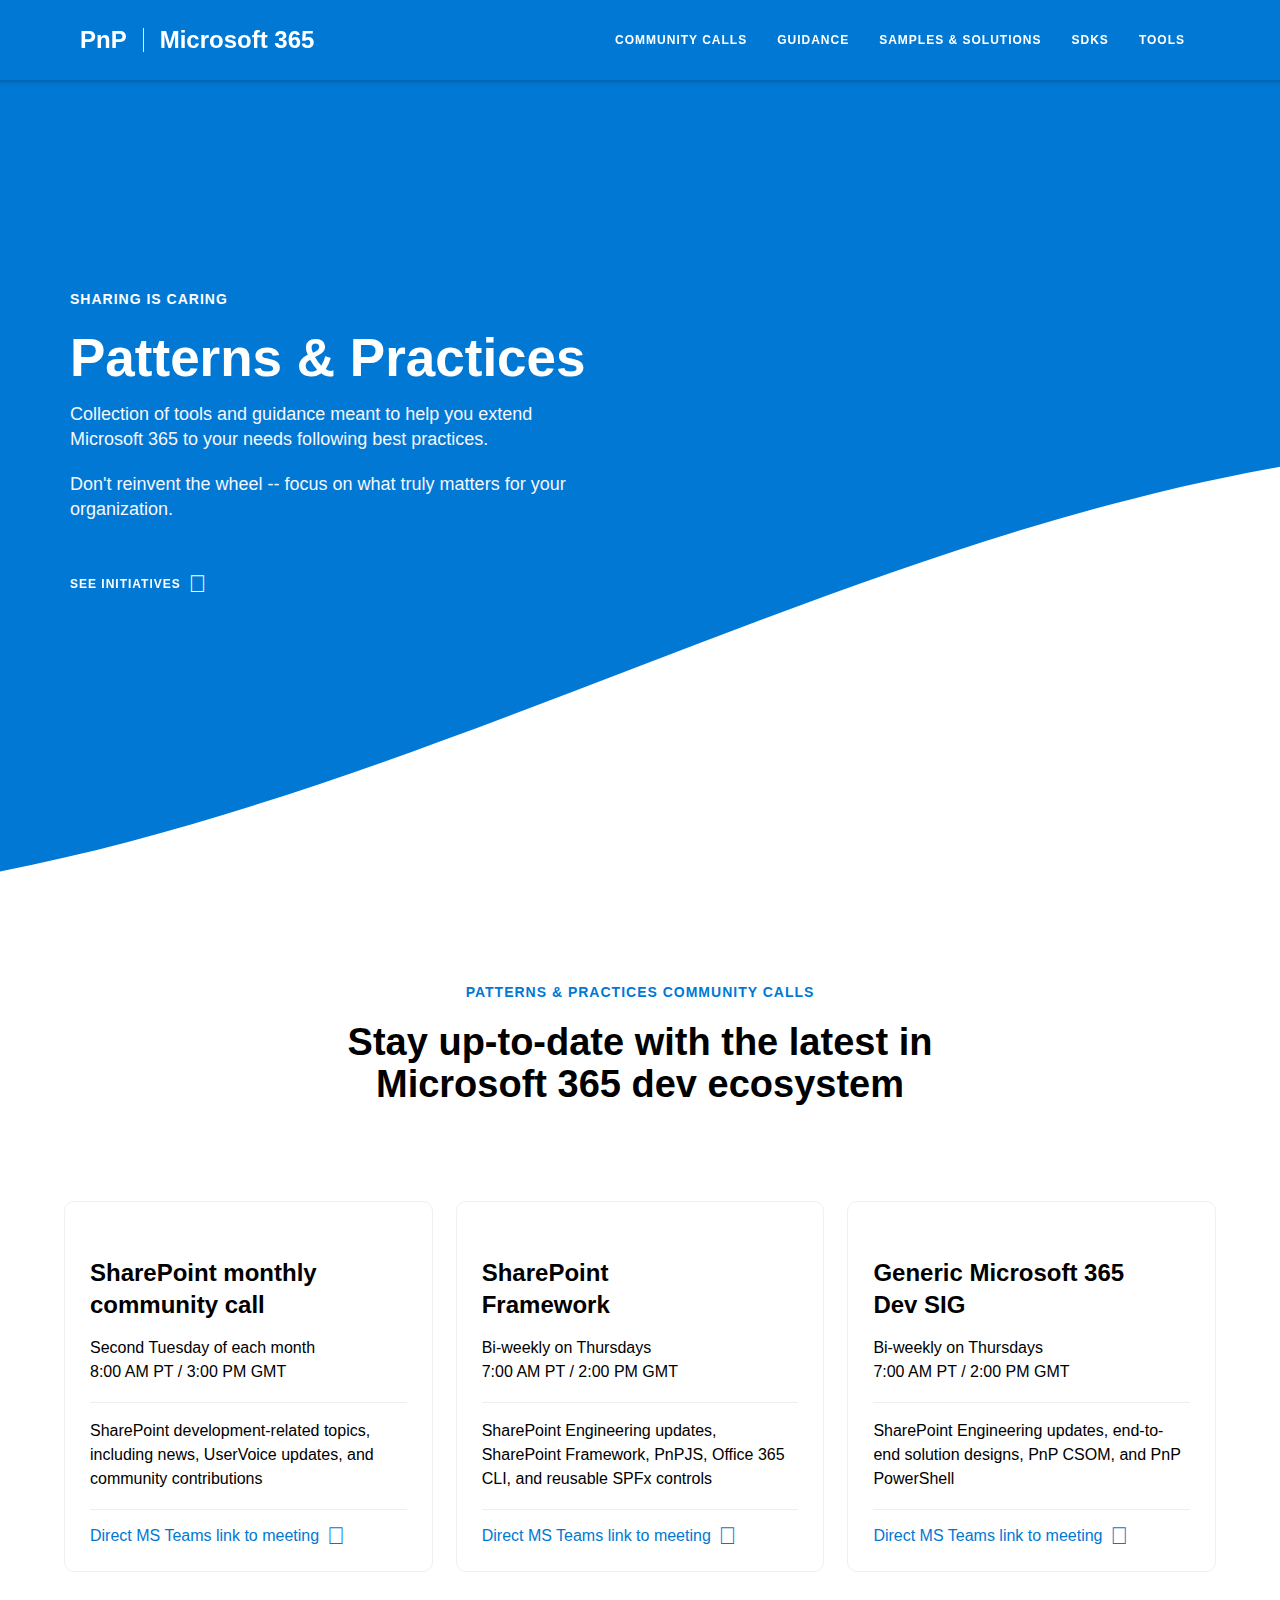
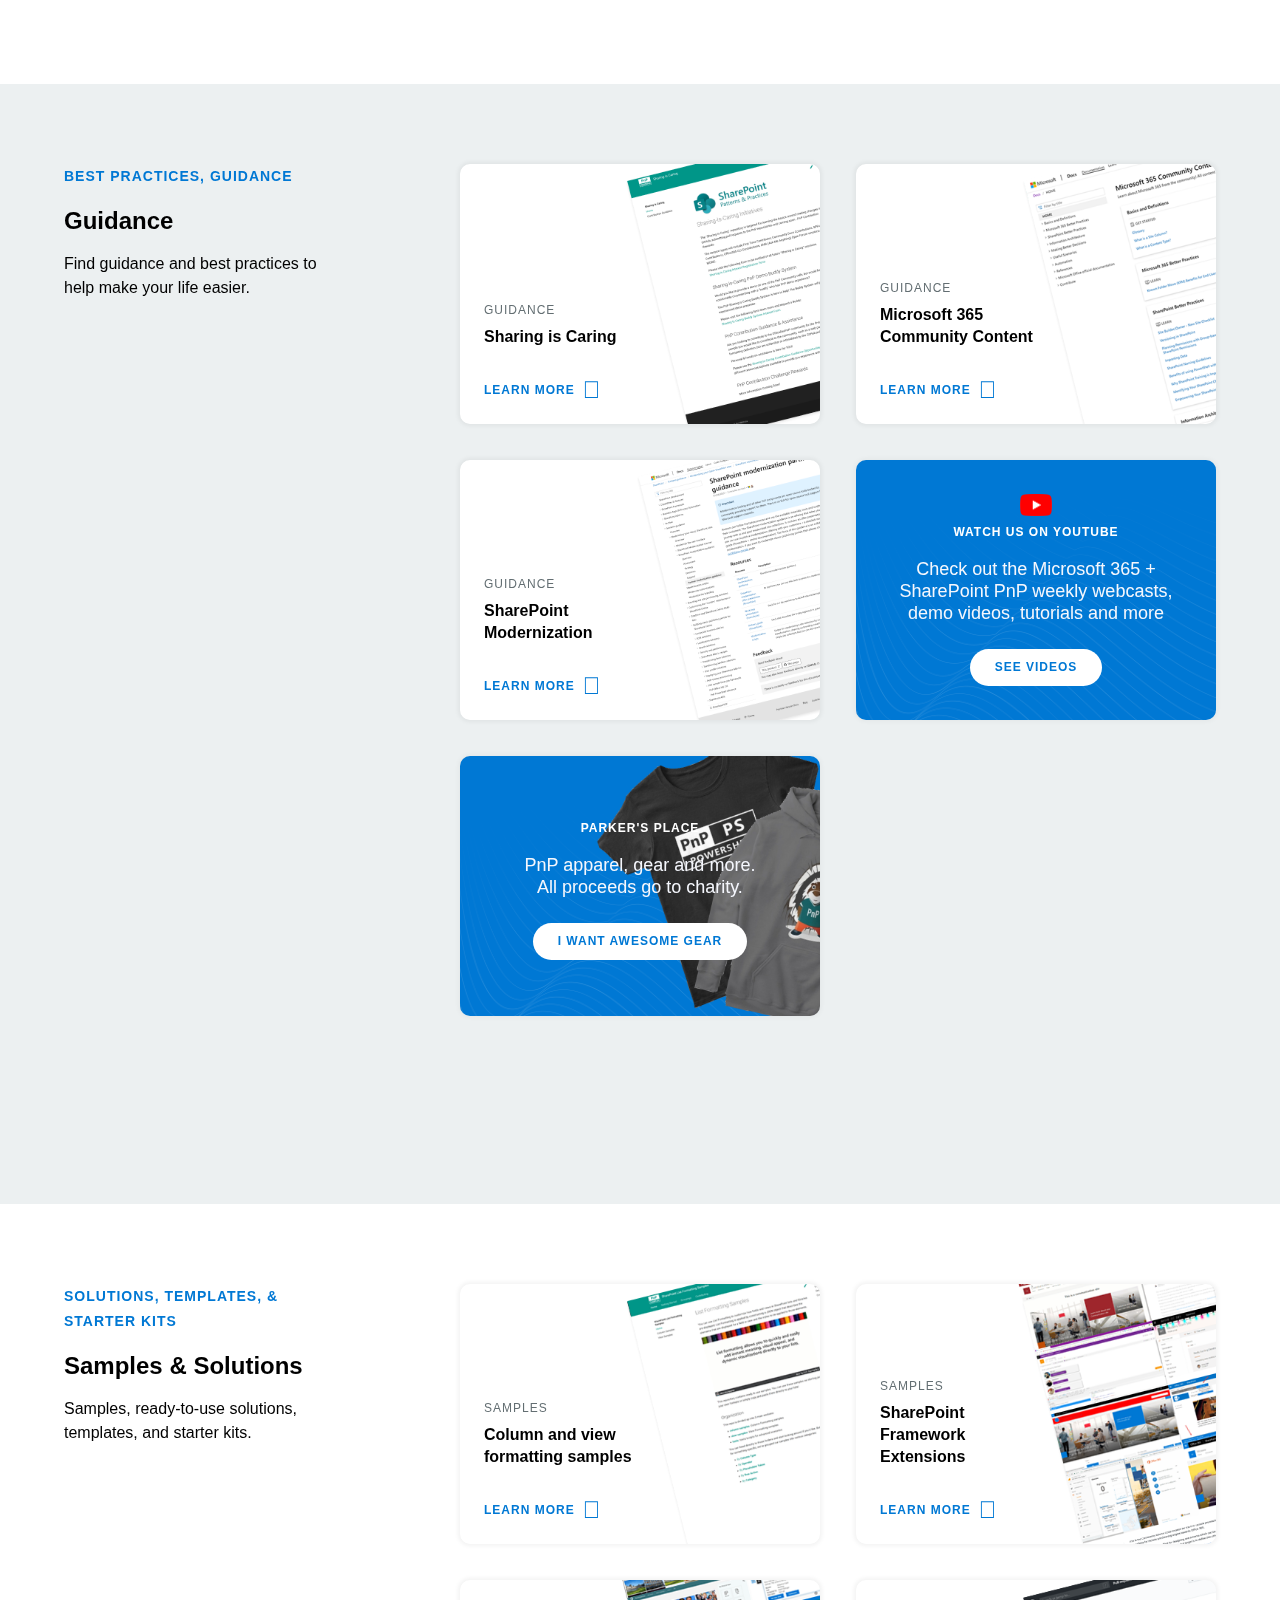
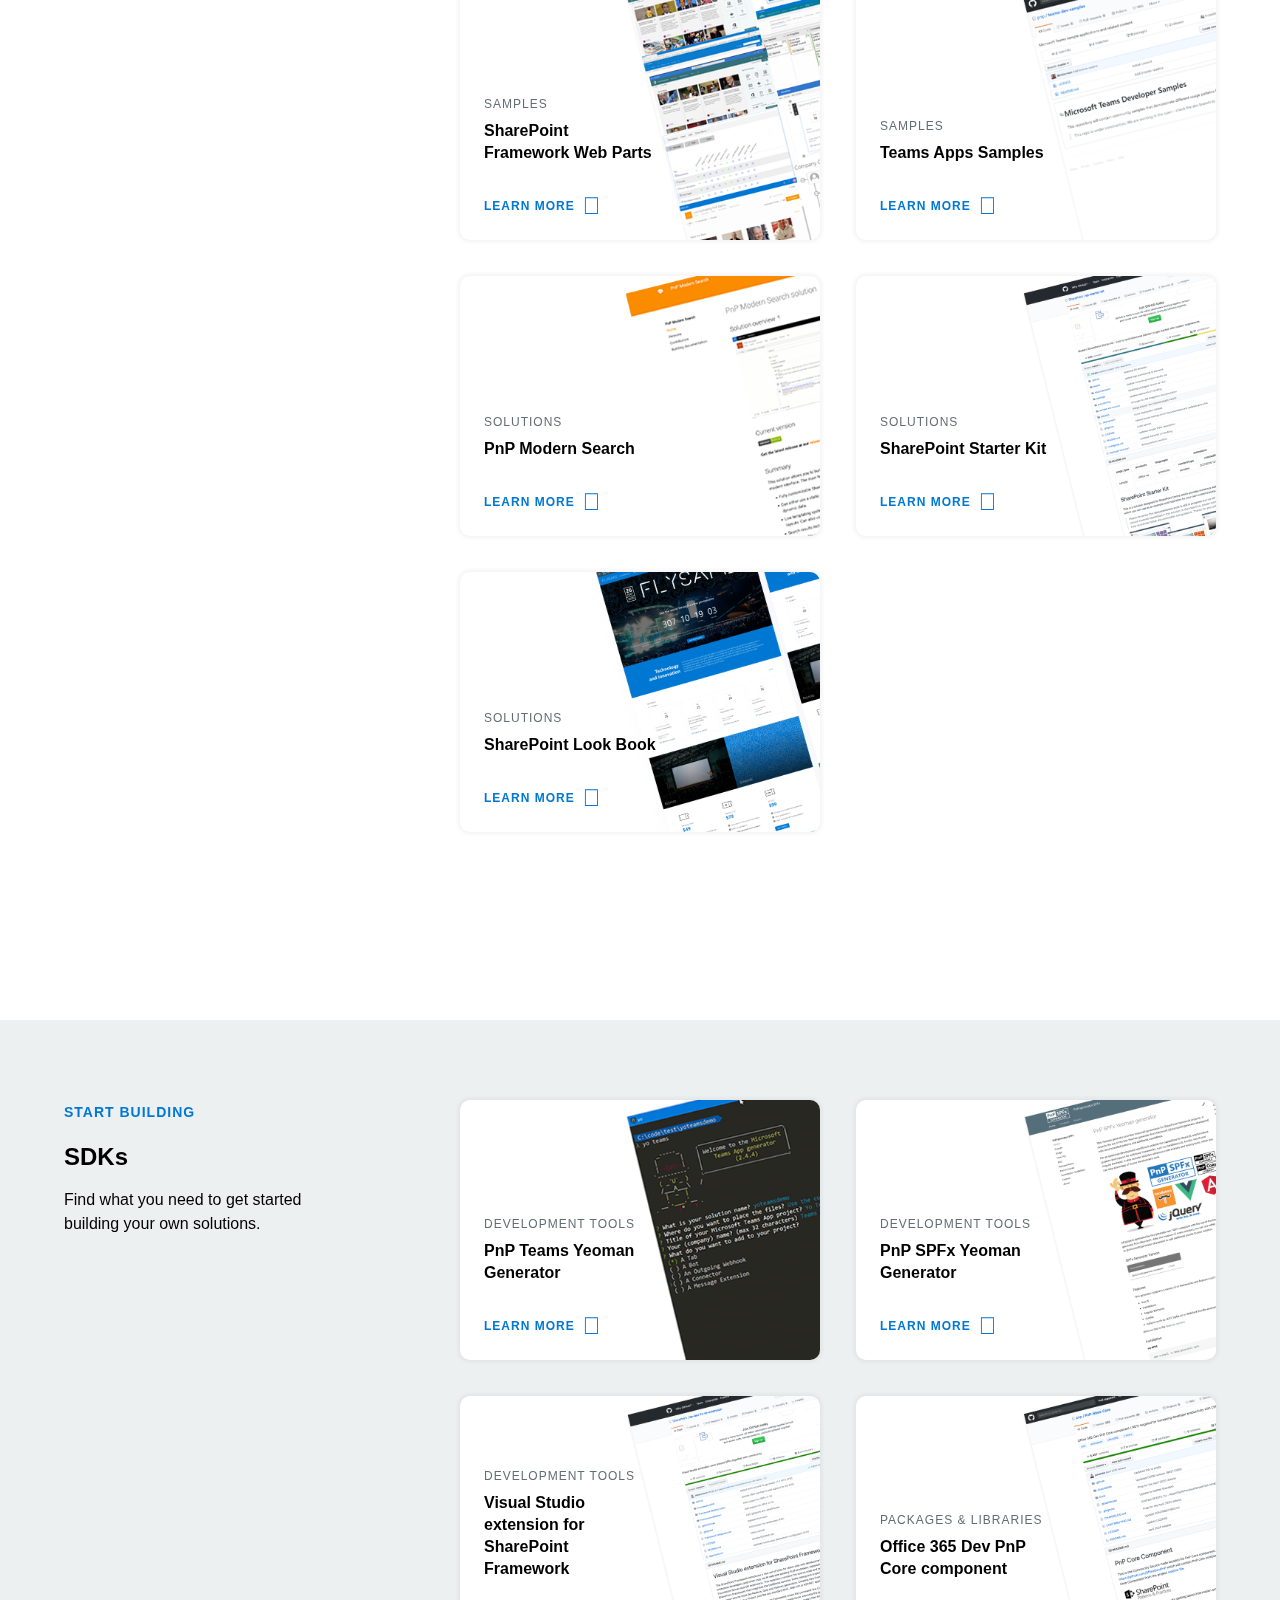
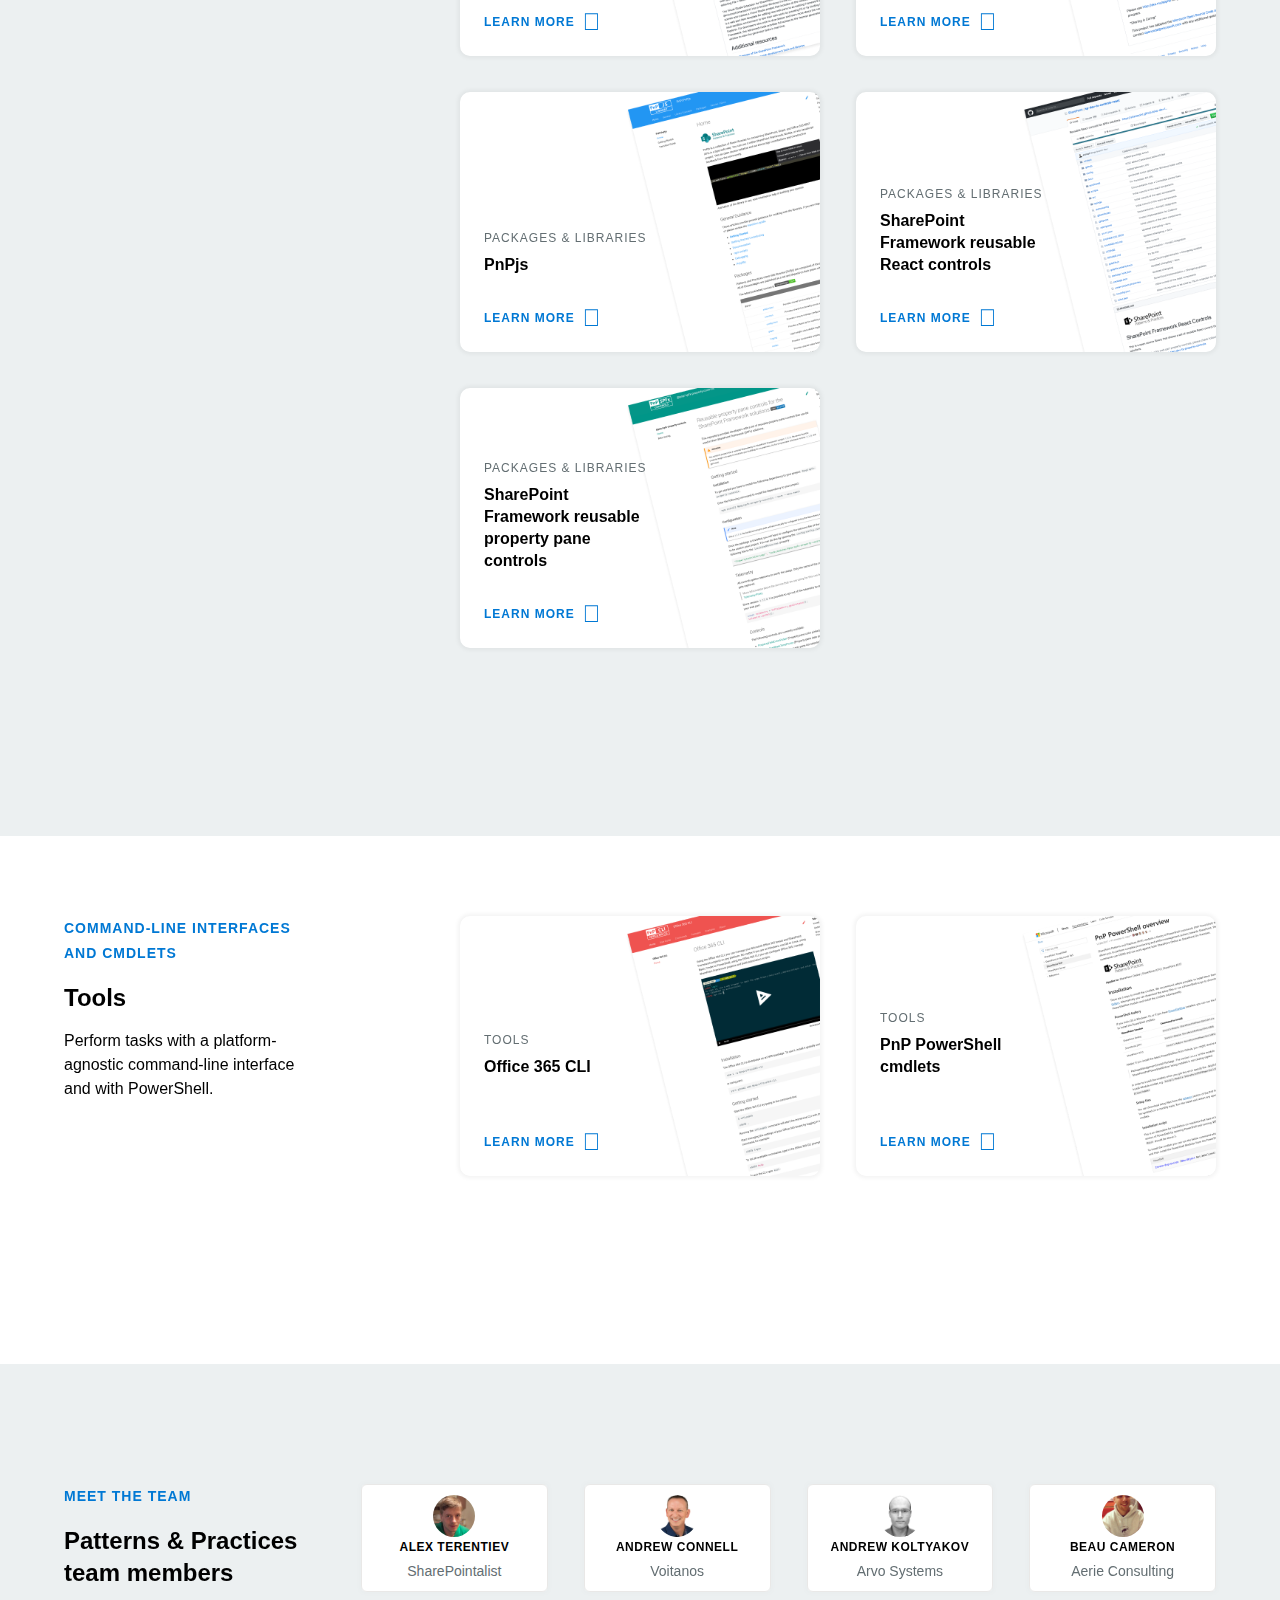
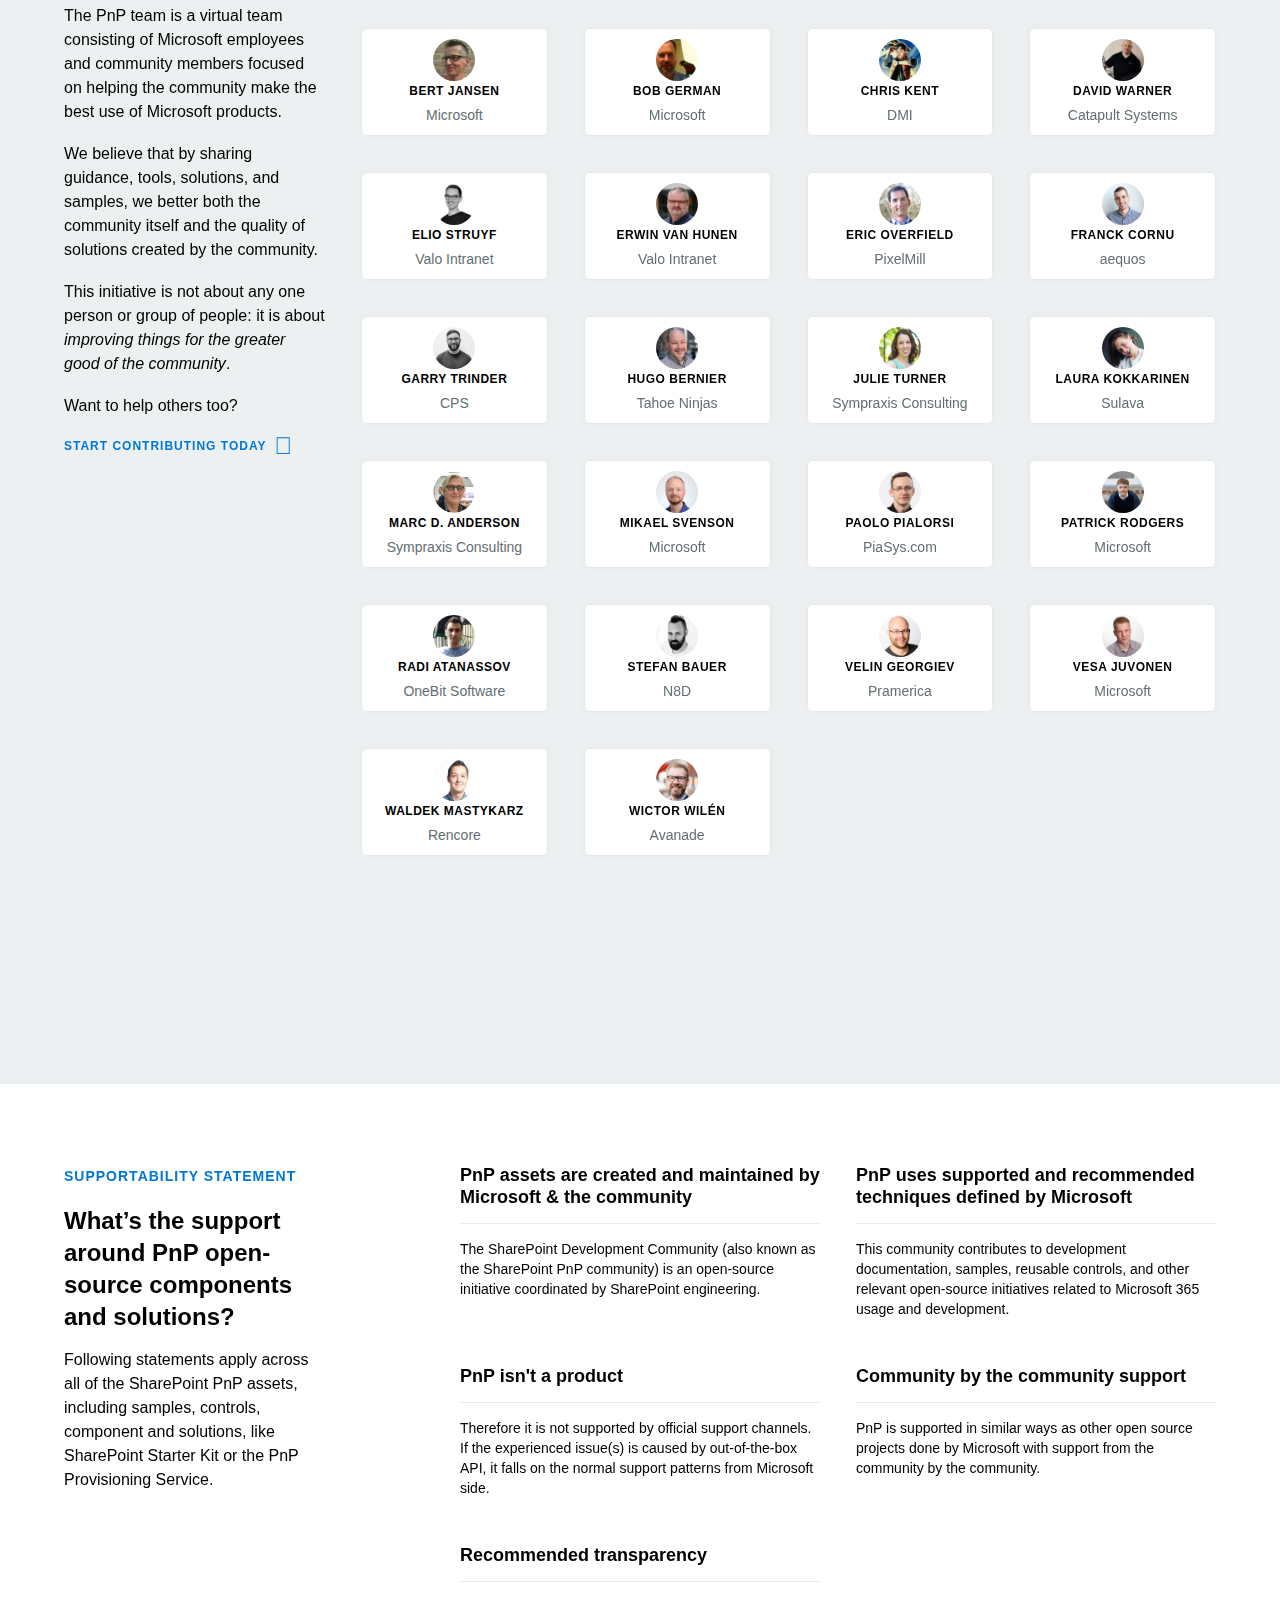
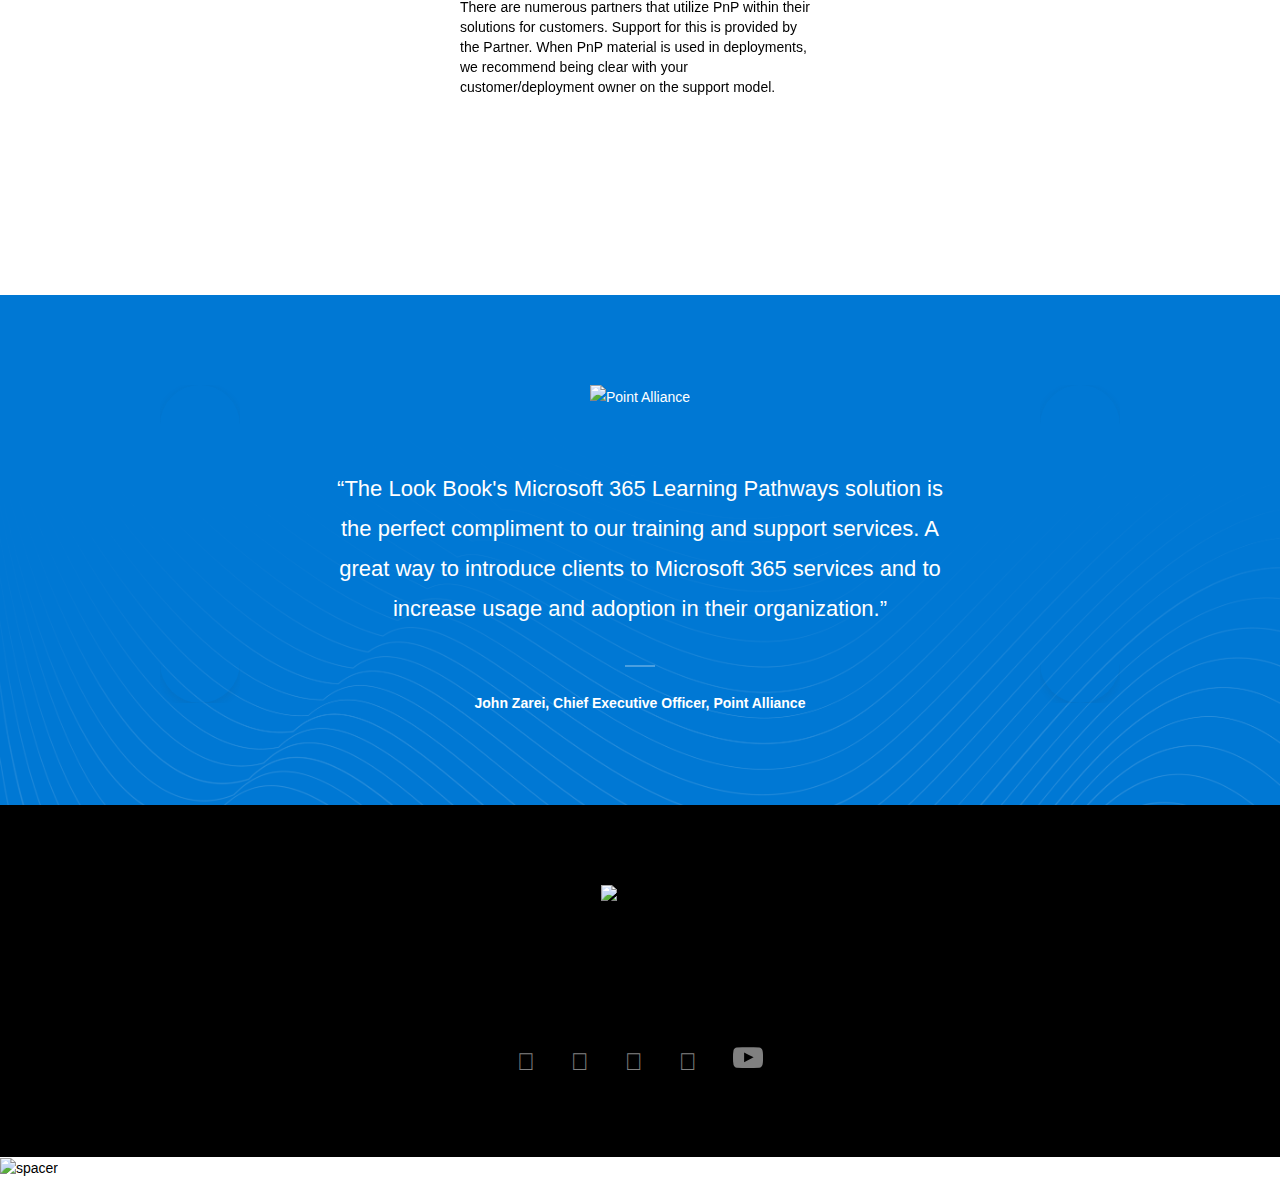
==== commit 752bea5a: "Fixed with David's feedback" ====
--- a/docs/index.html
+++ b/docs/index.html
@@ -114,7 +114,7 @@
   <div id="community" class="lnd_content">
     <div class="lnd_title_wrap">
       <p data-w-id="b75b9195-428d-4a2c-6adf-a9b546c79a46" class="lnd_title">PATTERNS &amp; PRACTICES COMMUNITY CALLS</p>
-      <h3 data-w-id="b75b9195-428d-4a2c-6adf-a9b546c79a48" class="lnd_h3 center">Stay up-to-date with the latest in
+      <h3 data-w-id="b75b9195-428d-4a2c-6adf-a9b546c79a48" class="lnd_h3 center">Stay up-to-date with the latest in<br/>
         Microsoft 365 dev ecosystem</h3>
     </div>
     <div class="lnd_container_flex">
@@ -135,7 +135,7 @@
           </div><img src="images/ic-teams.svg" width="55" alt="" class="lnd_service_icon">
         </div>
         <div data-w-id="b75b9195-428d-4a2c-6adf-a9b546c79a55" class="lnd_service_wrap">
-          <h2 class="lnd_h2 meetings">SharePoint framework</h2><img src="images/ic-teams.svg" width="55" alt=""
+          <h2 class="lnd_h2 meetings">SharePoint<br/>Framework</h2><img src="images/ic-teams.svg" width="55" alt=""
             class="lnd_service_icon">
           <div class="section-block">
             <div class="lnd_paragraph meetings">Bi-weekly on Thursdays<br>7:00 AM PT / 2:00 PM GMT</div>
@@ -145,13 +145,13 @@
               CLI, and reusable SPFx controls</div>
           </div>
           <div href="#LND_features" class="lnd_link_wrap">
-            <div class="lnd_link_text"><a href="https://aka.ms/spdev-call-join" target="_blank" class="link-2">Direct MS
+            <div class="lnd_link_text"><a href="https://aka.ms/spdev-spfx-call-join" target="_blank" class="link-2">Direct MS
                 Teams link to meeting</a> </div>
             <div class="fdml"></div>
           </div>
         </div>
         <div data-w-id="b75b9195-428d-4a2c-6adf-a9b546c79a5c" class="lnd_service_wrap">
-          <h2 class="lnd_h2 meetings">Generic Microsoft 365 Dev SIG</h2>
+          <h2 class="lnd_h2 meetings">Generic Microsoft 365<br/>Dev SIG</h2>
           <div class="section-block">
             <div class="lnd_paragraph meetings">Bi-weekly on Thursdays<br>7:00 AM PT / 2:00 PM GMT</div>
           </div>
@@ -160,7 +160,7 @@
               and PnP PowerShell</div>
           </div><img src="images/ic-teams.svg" width="55" alt="" class="lnd_service_icon">
           <div href="#LND_features" class="lnd_link_wrap">
-            <div class="lnd_link_text"><a href="https://aka.ms/spdev-call-join" target="_blank" class="link-2">Direct MS
+            <div class="lnd_link_text"><a href="https://aka.ms/spdev-sig-call-join" target="_blank" class="link-2">Direct MS
                 Teams link to meeting</a> </div>
             <div class="fdml"></div>
           </div>
@@ -183,7 +183,7 @@
             <div class="lnd_card_template _02">
               <div class="lnd_card_text_wrap">
                 <h6 class="lnd_h6">GUIDANCE</h6>
-                <h6 class="lnd_card_title">Sharing is caring<br>‍</h6>
+                <h6 class="lnd_card_title">Sharing is Caring‍</h6>
                 <a href="https://aka.ms/sharing-is-caring" data-w-id="f3da28cb-87f5-d30e-cb9d-330fd3fb53b9"
                   class="button-wrapper w-inline-block">
                   <div class="button-text">LEARN MORE</div>
@@ -196,7 +196,7 @@
             <div class="lnd_card_template _14">
               <div class="lnd_card_text_wrap">
                 <h6 class="lnd_h6">GUIDANCE</h6>
-                <h6 class="lnd_card_title">Microsoft 365 Community Content<br>‍</h6>
+                <h6 class="lnd_card_title">Microsoft 365 Community Content‍</h6>
                 <a href="https://aka.ms/m365-community-docs" data-w-id="6c9d7122-856c-3973-5c8e-848539be7995"
                   class="button-wrapper w-inline-block">
                   <div class="button-text">LEARN MORE</div>
@@ -261,7 +261,7 @@
             <div class="lnd_card_template _20">
               <div class="lnd_card_text_wrap">
                 <h6 class="lnd_h6">SAMPLES</h6>
-                <h6 class="lnd_card_title">Column and list formatting samples</h6>
+                <h6 class="lnd_card_title">Column and view formatting samples</h6>
                 <a href="https://sharepoint.github.io/sp-dev-list-formatting/"
                   data-w-id="9c583836-aeca-2d9d-90e0-f8aa7d2ed0d2" class="button-wrapper w-inline-block">
                   <div class="button-text">LEARN MORE</div>
@@ -275,7 +275,7 @@
             <div class="lnd_card_template _21">
               <div class="lnd_card_text_wrap">
                 <h6 class="lnd_h6">SAMPLES</h6>
-                <h6 class="lnd_card_title">SharePoint Framework Application Extensions<br>‍</h6>
+                <h6 class="lnd_card_title">SharePoint Framework Extensions‍</h6>
                 <a href="https://aka.ms/spfx-extensions" data-w-id="31938f0a-4aaa-6bae-3446-94e27c90261e"
                   class="button-wrapper w-inline-block">
                   <div class="button-text">LEARN MORE</div>
@@ -329,7 +329,7 @@
             <div class="lnd_card_template _07">
               <div class="lnd_card_text_wrap">
                 <h6 class="lnd_h6">solutions</h6>
-                <h6 class="lnd_card_title">SharePoint starter kit<br>‍<br>‍</h6>
+                <h6 class="lnd_card_title">SharePoint Starter Kit‍</h6>
                 <a href="https://github.com/SharePoint/sp-starter-kit" data-w-id="2ffe5a42-059c-5202-5aae-5a61769c625a"
                   class="button-wrapper w-inline-block">
                   <div class="button-text">LEARN MORE</div>
@@ -370,7 +370,7 @@
             <div class="lnd_card_template _16">
               <div class="lnd_card_text_wrap">
                 <h6 class="lnd_h6">DEVELOPMENT TOOLS</h6>
-                <h6 class="lnd_card_title">PnP Teams Yeoman generator<br>‍</h6>
+                <h6 class="lnd_card_title">PnP Teams Yeoman Generator‍</h6>
                 <a href="https://github.com/pnp/generator-teams" data-w-id="6c9d7122-856c-3973-5c8e-848539be7995"
                   class="button-wrapper w-inline-block">
                   <div class="button-text">LEARN MORE</div>
@@ -383,7 +383,7 @@
             <div class="lnd_card_template _04">
               <div class="lnd_card_text_wrap">
                 <h6 class="lnd_h6">DEVELOPMENT TOOLS</h6>
-                <h6 class="lnd_card_title">PnP SPFx Yeoman generator<br>‍</h6>
+                <h6 class="lnd_card_title">PnP SPFx Yeoman Generator</h6>
                 <a href="https://pnp.github.io/generator-spfx/" data-w-id="6c9d7122-856c-3973-5c8e-848539be7995"
                   class="button-wrapper w-inline-block">
                   <div class="button-text">LEARN MORE</div>
@@ -397,7 +397,7 @@
             <div class="lnd_card_template _03">
               <div class="lnd_card_text_wrap">
                 <h6 class="lnd_h6">DEVELOPMENT TOOLS</h6>
-                <h6 class="lnd_card_title">Visual Studio extension for SharePoint framework</h6>
+                <h6 class="lnd_card_title">Visual Studio extension for SharePoint Framework</h6>
                 <a href="https://github.com/SharePoint/sp-dev-fx-vs-extension"
                   data-w-id="70ab46ac-6136-6d38-cbbb-f9f128e29733" class="button-wrapper w-inline-block">
                   <div class="button-text">LEARN MORE</div>
@@ -424,7 +424,7 @@
             <div class="lnd_card_template _11">
               <div class="lnd_card_text_wrap">
                 <h6 class="lnd_h6">PACKAGES &amp; LIBRARIES</h6>
-                <h6 class="lnd_card_title">PnPjs<br>‍</h6>
+                <h6 class="lnd_card_title">PnPjs‍</h6>
                 <a href="https://pnp.github.io/pnpjs/" data-w-id="31938f0a-4aaa-6bae-3446-94e27c90261e"
                   class="button-wrapper w-inline-block">
                   <div class="button-text">LEARN MORE</div>
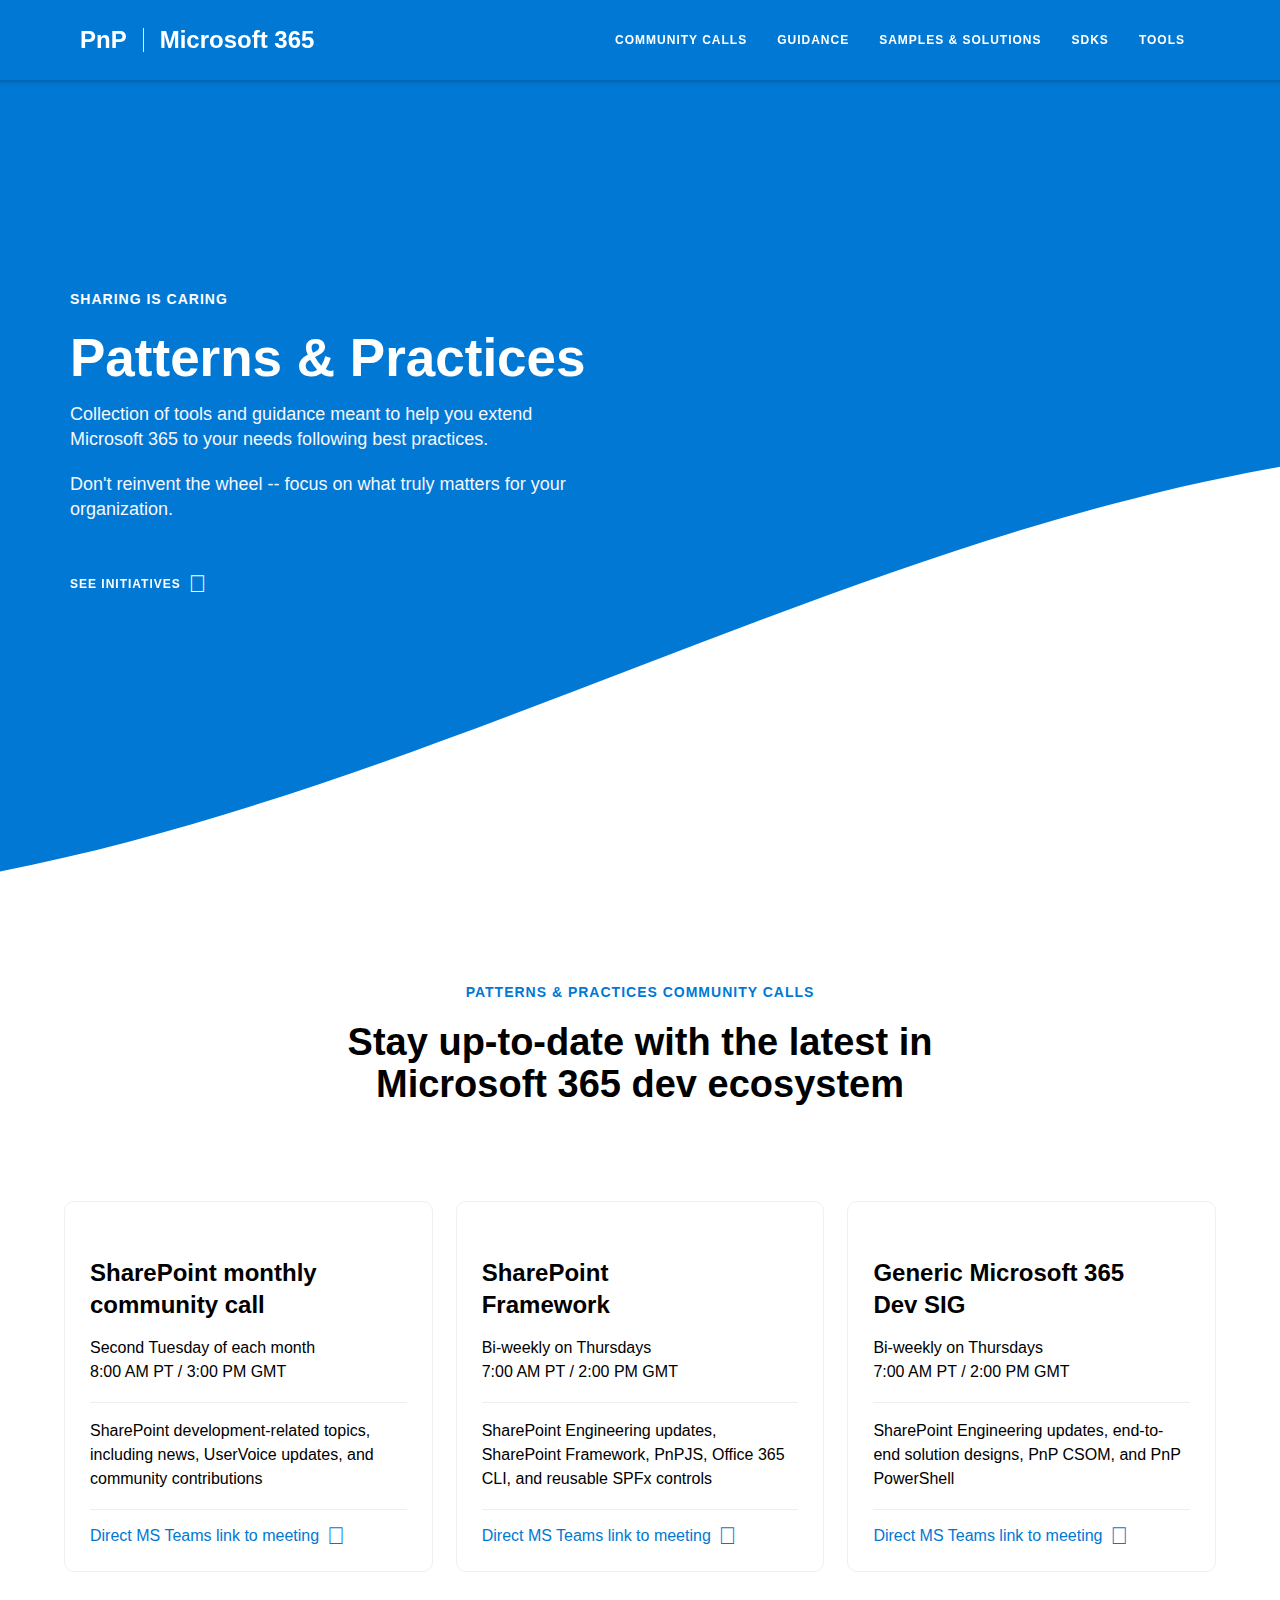
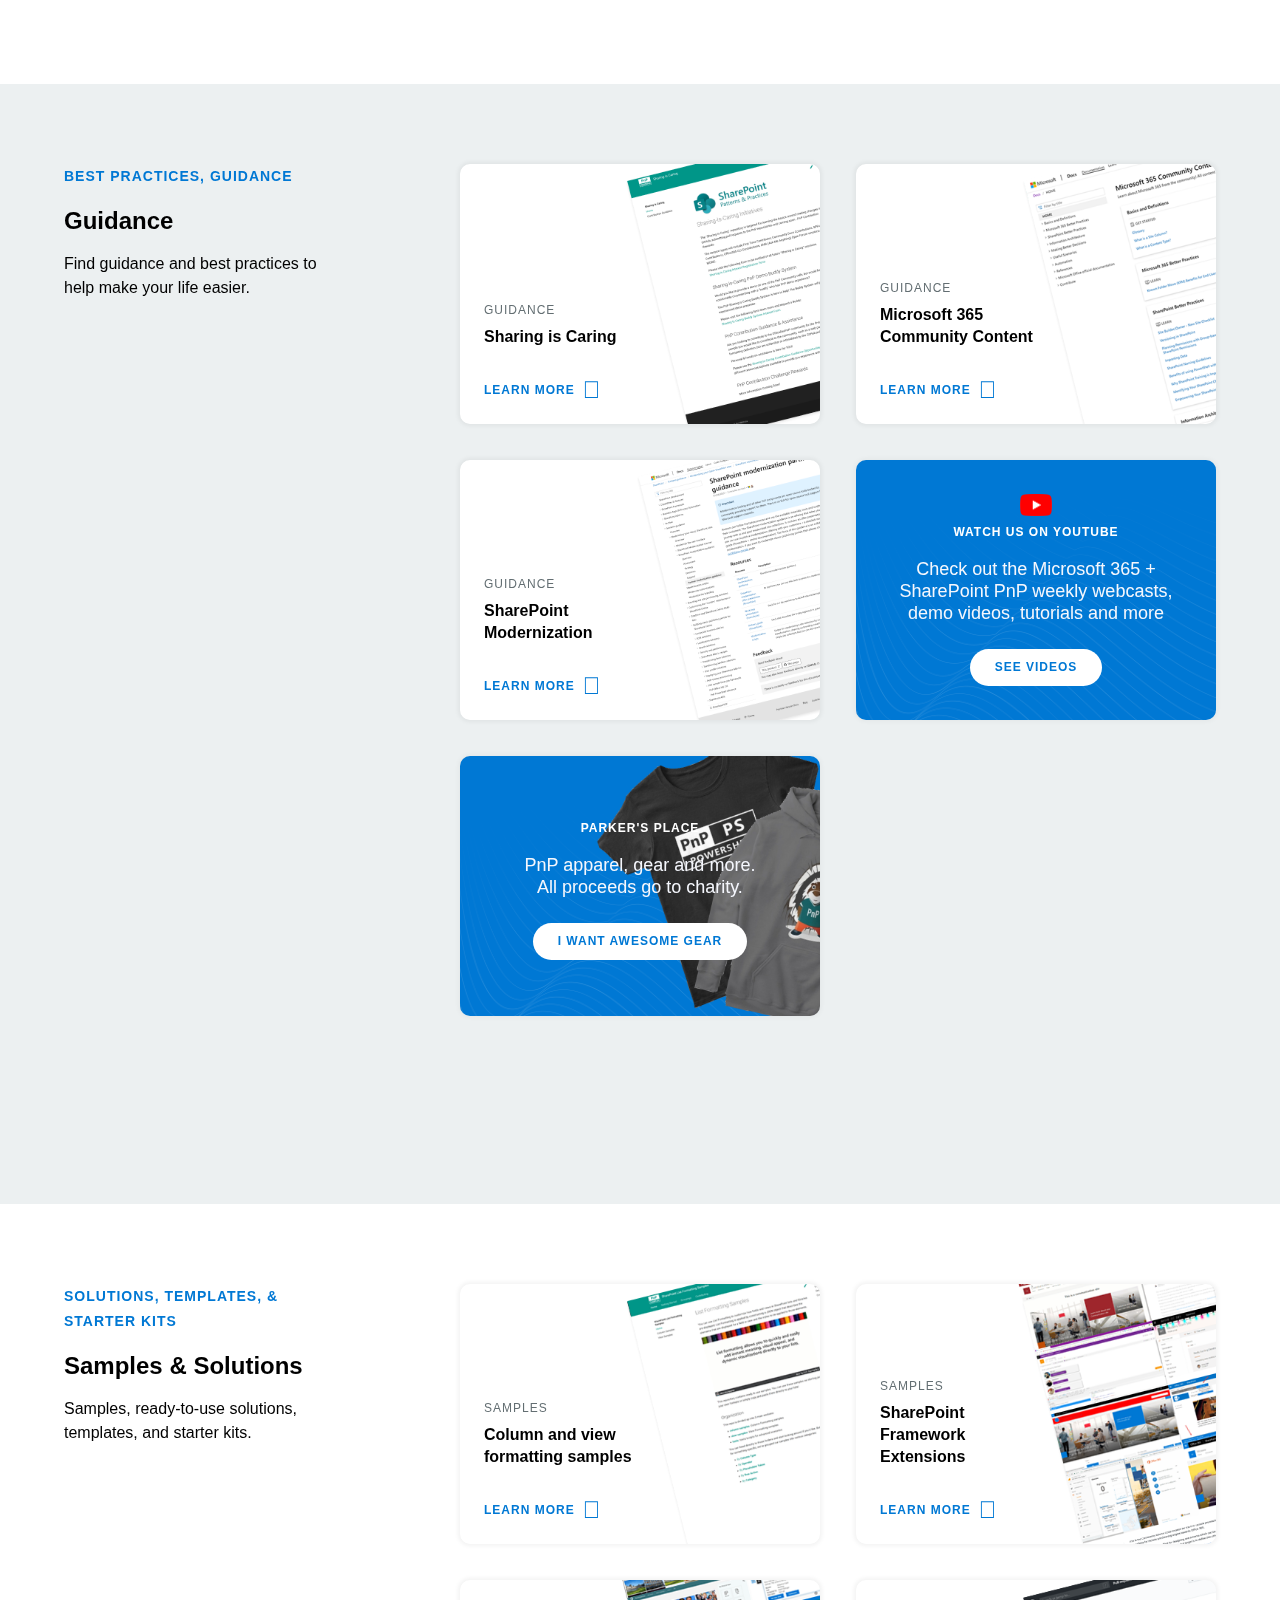
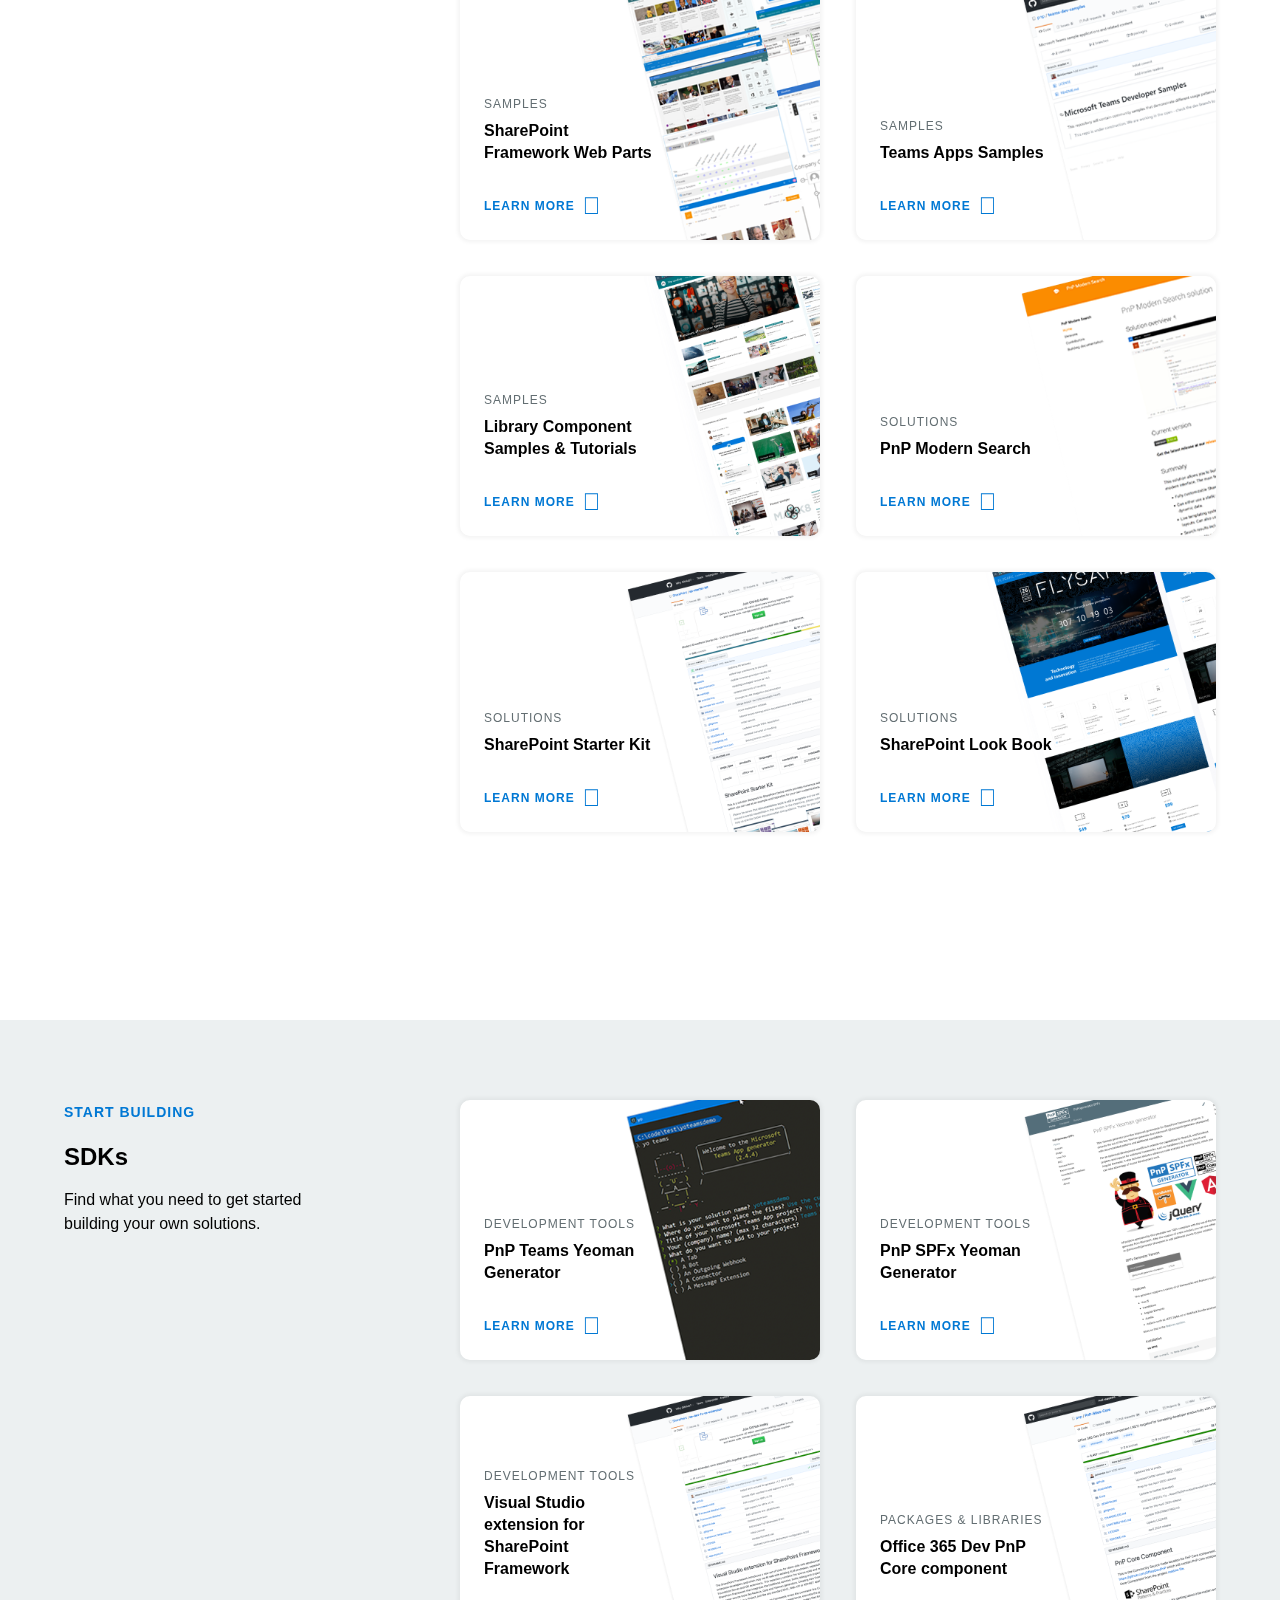
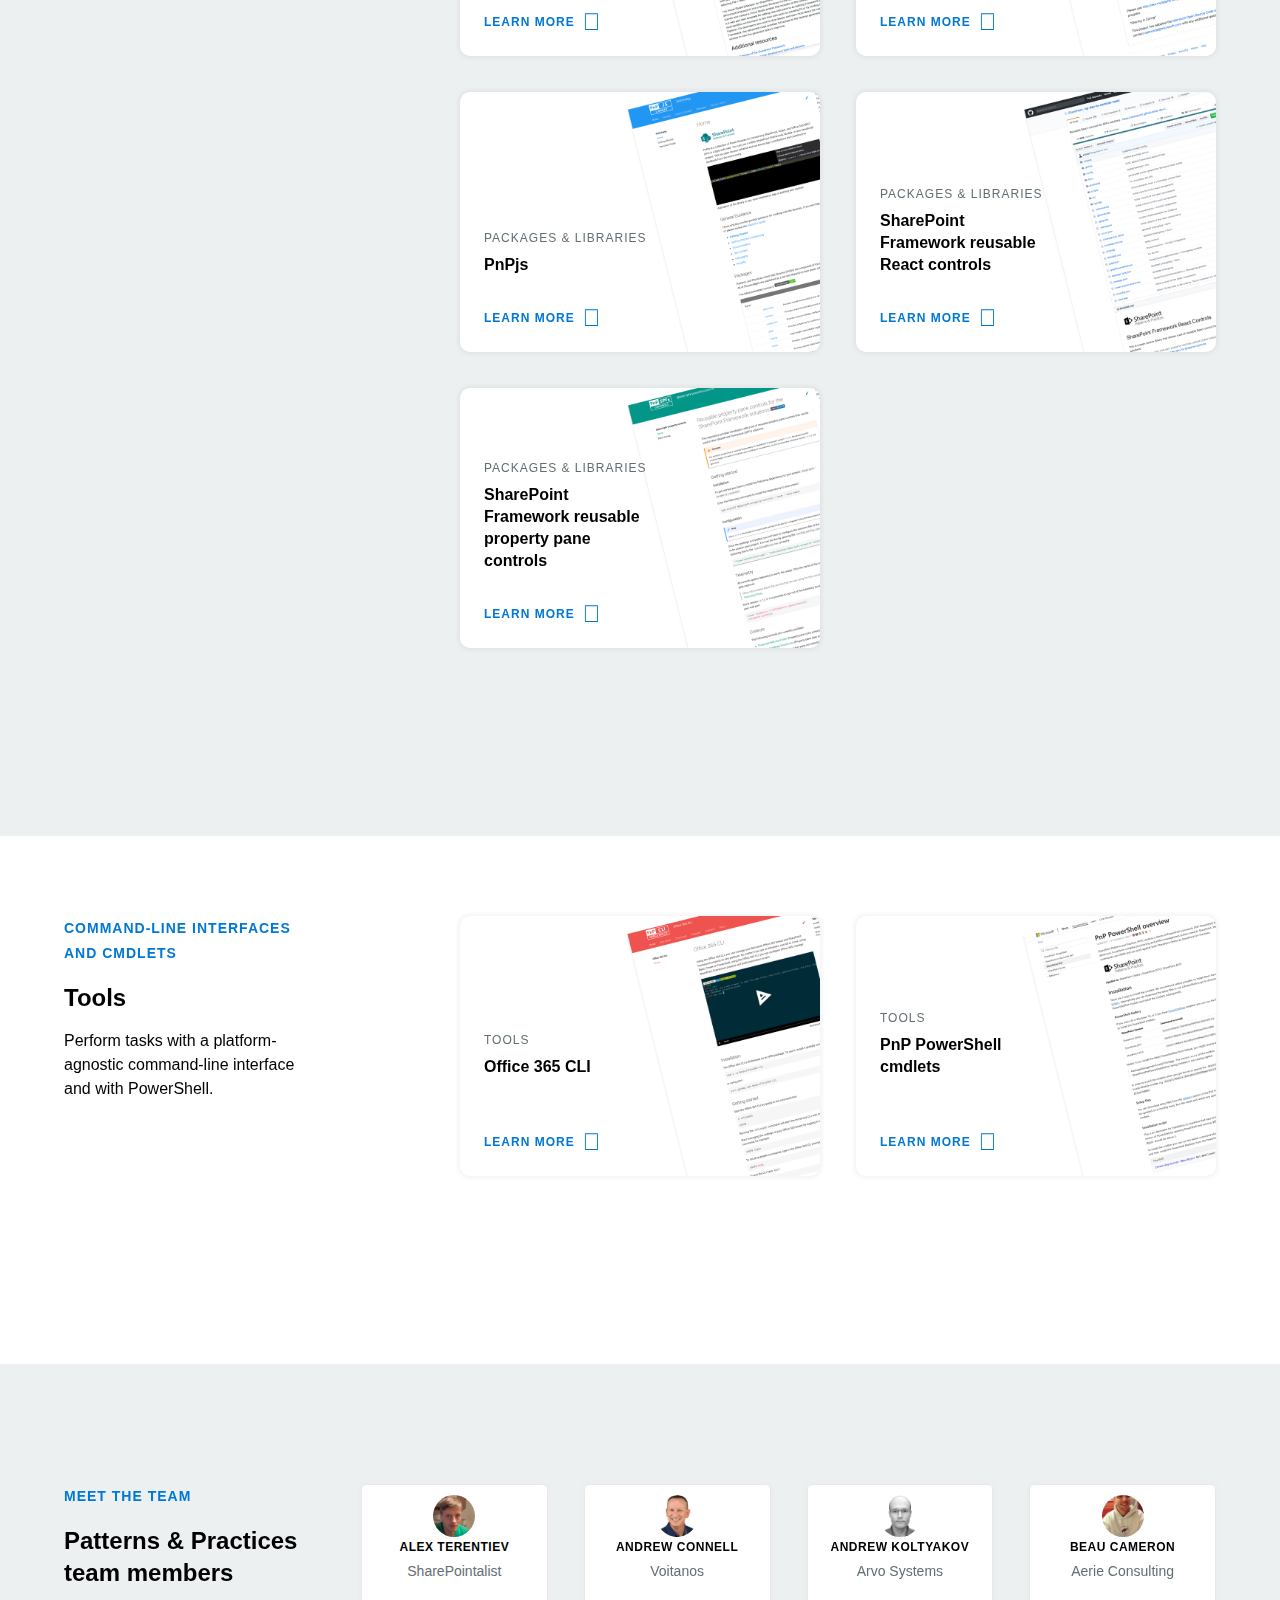
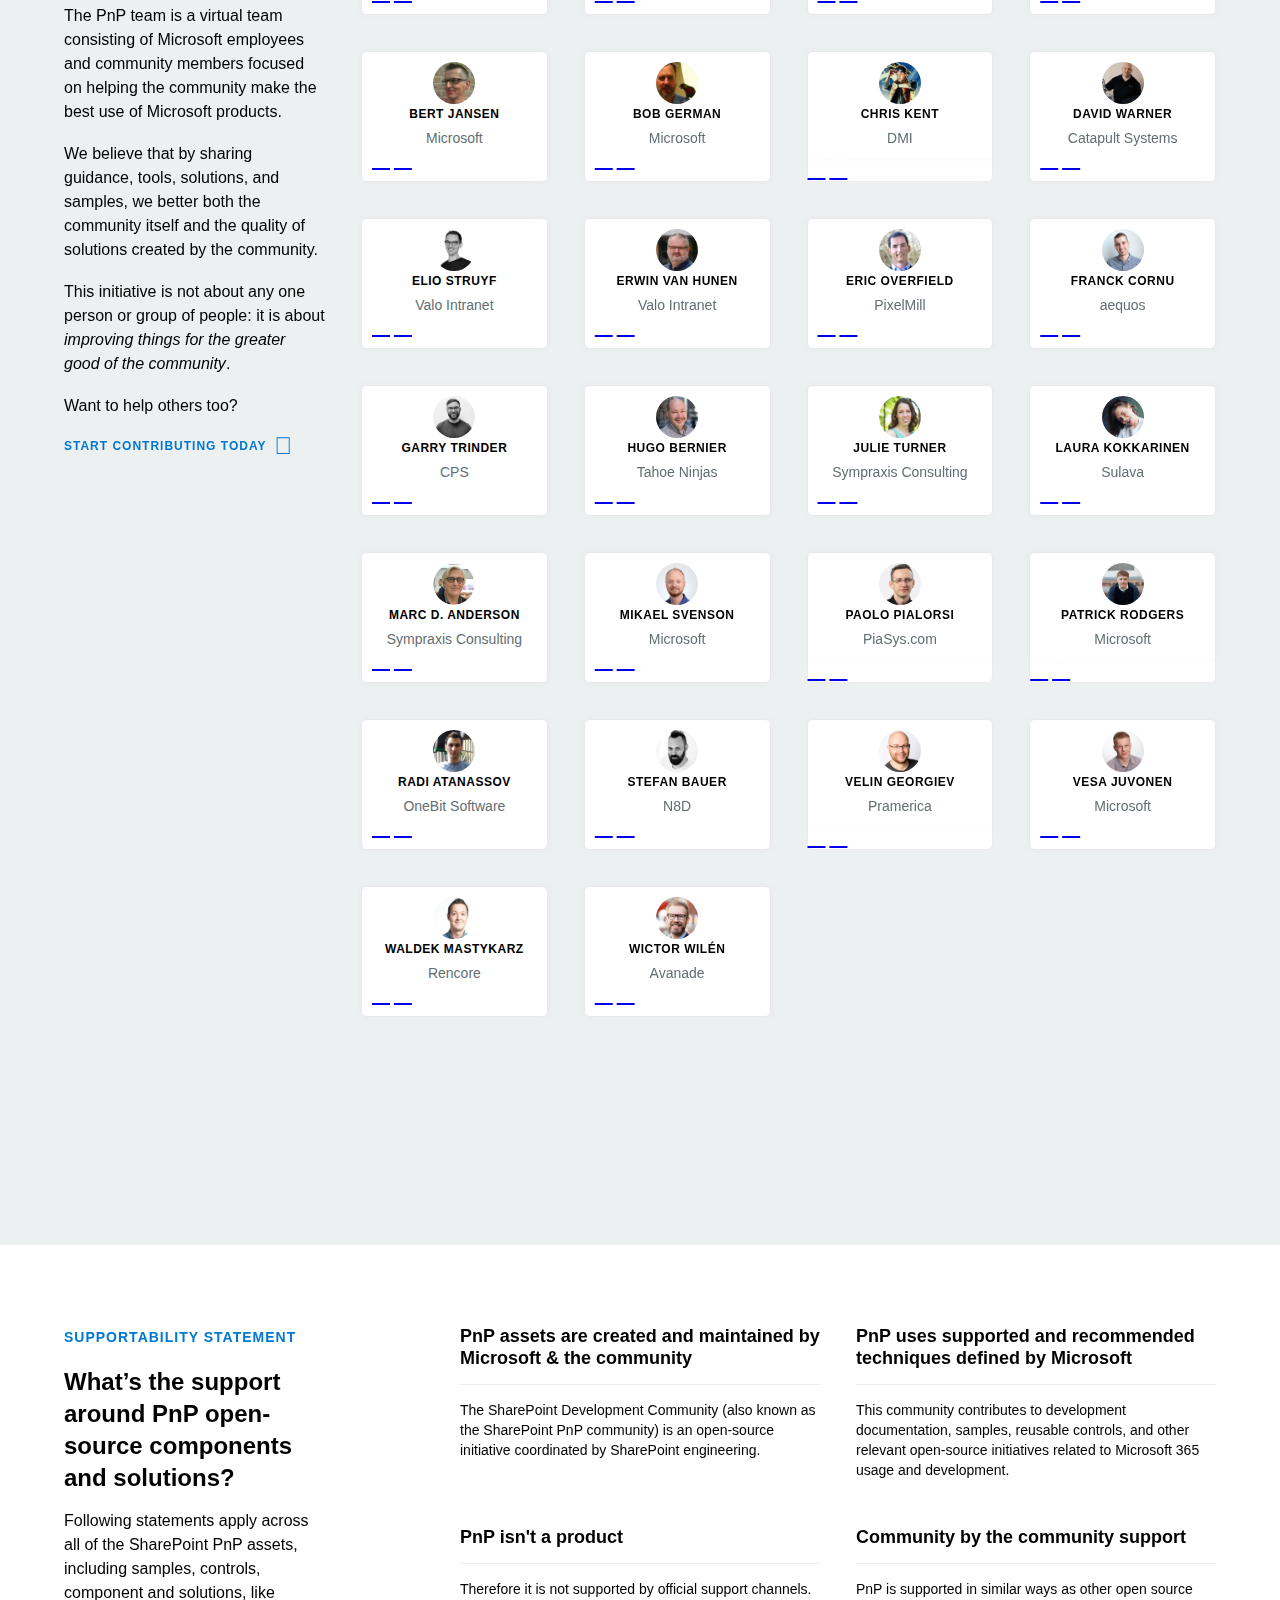
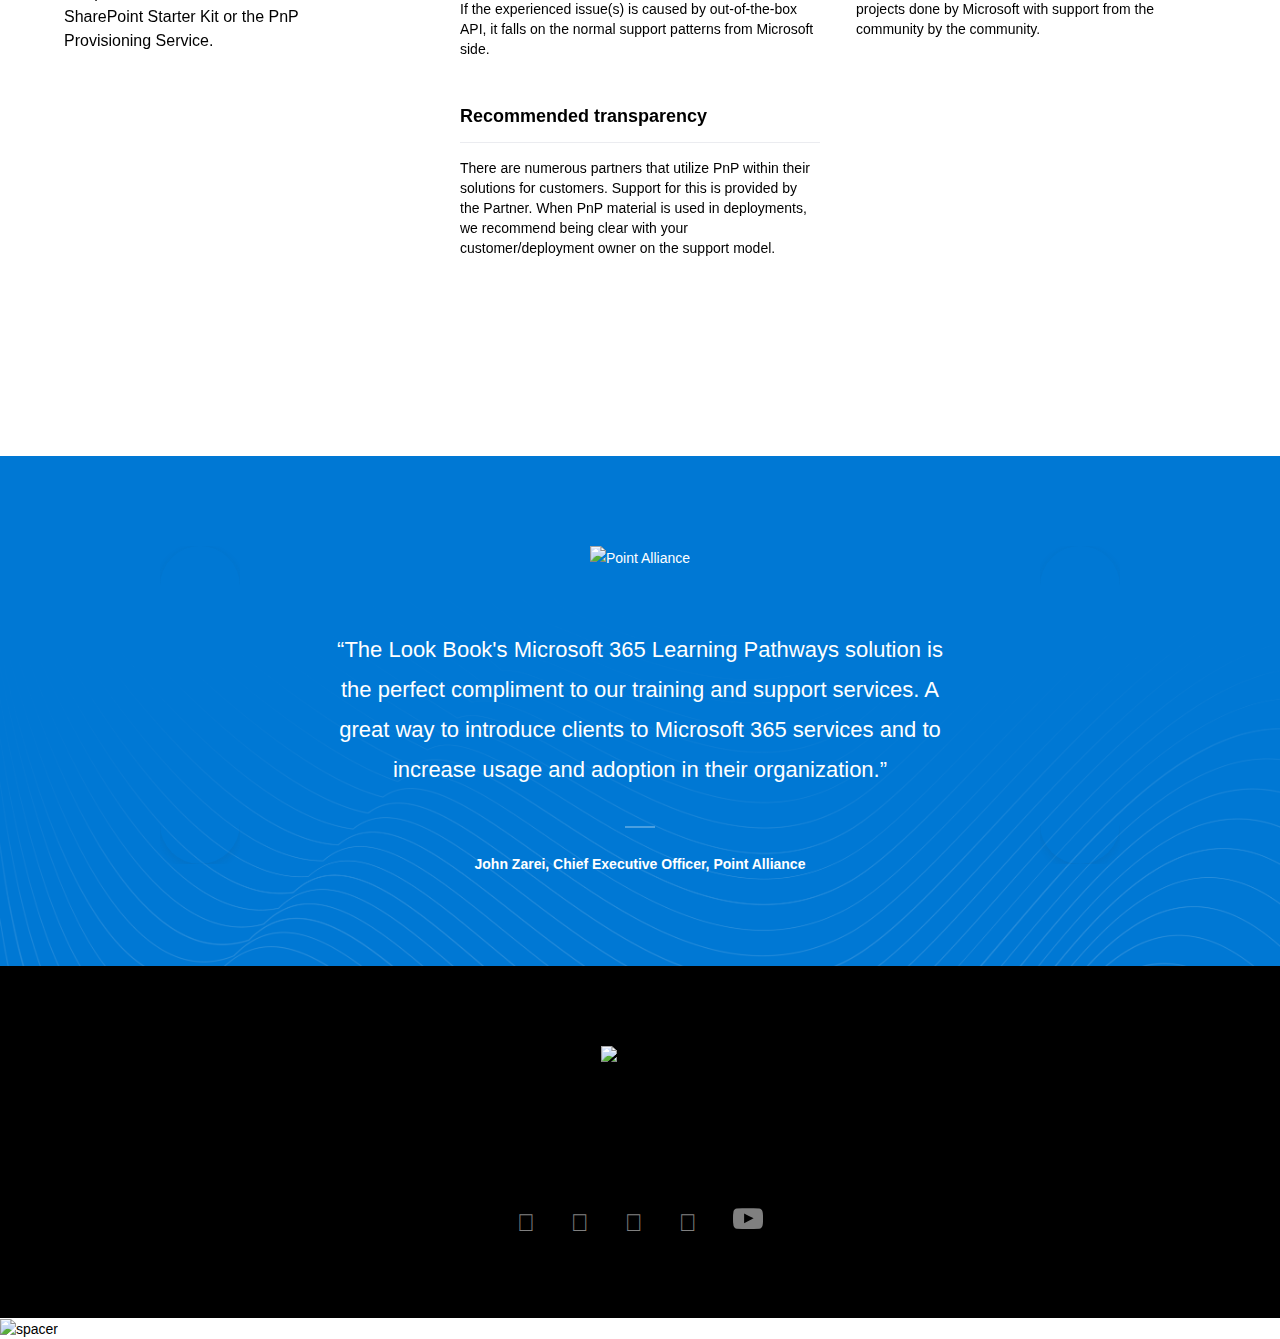
==== commit 1af5e1ff: "Added anchors to all intitiatives" ====
--- a/docs/index.html
+++ b/docs/index.html
@@ -114,7 +114,8 @@
   <div id="community" class="lnd_content">
     <div class="lnd_title_wrap">
       <p data-w-id="b75b9195-428d-4a2c-6adf-a9b546c79a46" class="lnd_title">PATTERNS &amp; PRACTICES COMMUNITY CALLS</p>
-      <h3 data-w-id="b75b9195-428d-4a2c-6adf-a9b546c79a48" class="lnd_h3 center">Stay up-to-date with the latest in<br/>
+      <h3 data-w-id="b75b9195-428d-4a2c-6adf-a9b546c79a48" class="lnd_h3 center">Stay up-to-date with the latest
+        in<br />
         Microsoft 365 dev ecosystem</h3>
     </div>
     <div class="lnd_container_flex">
@@ -135,7 +136,7 @@
           </div><img src="images/ic-teams.svg" width="55" alt="" class="lnd_service_icon">
         </div>
         <div data-w-id="b75b9195-428d-4a2c-6adf-a9b546c79a55" class="lnd_service_wrap">
-          <h2 class="lnd_h2 meetings">SharePoint<br/>Framework</h2><img src="images/ic-teams.svg" width="55" alt=""
+          <h2 class="lnd_h2 meetings">SharePoint<br />Framework</h2><img src="images/ic-teams.svg" width="55" alt=""
             class="lnd_service_icon">
           <div class="section-block">
             <div class="lnd_paragraph meetings">Bi-weekly on Thursdays<br>7:00 AM PT / 2:00 PM GMT</div>
@@ -145,13 +146,14 @@
               CLI, and reusable SPFx controls</div>
           </div>
           <div href="#LND_features" class="lnd_link_wrap">
-            <div class="lnd_link_text"><a href="https://aka.ms/spdev-spfx-call-join" target="_blank" class="link-2">Direct MS
+            <div class="lnd_link_text"><a href="https://aka.ms/spdev-spfx-call-join" target="_blank"
+                class="link-2">Direct MS
                 Teams link to meeting</a> </div>
             <div class="fdml"></div>
           </div>
         </div>
         <div data-w-id="b75b9195-428d-4a2c-6adf-a9b546c79a5c" class="lnd_service_wrap">
-          <h2 class="lnd_h2 meetings">Generic Microsoft 365<br/>Dev SIG</h2>
+          <h2 class="lnd_h2 meetings">Generic Microsoft 365<br />Dev SIG</h2>
           <div class="section-block">
             <div class="lnd_paragraph meetings">Bi-weekly on Thursdays<br>7:00 AM PT / 2:00 PM GMT</div>
           </div>
@@ -160,7 +162,8 @@
               and PnP PowerShell</div>
           </div><img src="images/ic-teams.svg" width="55" alt="" class="lnd_service_icon">
           <div href="#LND_features" class="lnd_link_wrap">
-            <div class="lnd_link_text"><a href="https://aka.ms/spdev-sig-call-join" target="_blank" class="link-2">Direct MS
+            <div class="lnd_link_text"><a href="https://aka.ms/spdev-sig-call-join" target="_blank"
+                class="link-2">Direct MS
                 Teams link to meeting</a> </div>
             <div class="fdml"></div>
           </div>
@@ -179,7 +182,7 @@
           <p class="lnd_paragraph">Find guidance and best practices to help make your life easier.</p>
         </div>
         <div id="w-node-dda75d76c9d2-2b0d0585" class="w-layout-grid homepage-layouts-grid">
-          <div>
+          <div id="sharing-is-caring">
             <div class="lnd_card_template _02">
               <div class="lnd_card_text_wrap">
                 <h6 class="lnd_h6">GUIDANCE</h6>
@@ -192,7 +195,7 @@
               </div><a href="https://aka.ms/sharing-is-caring" class="lnd_card_link w-inline-block"></a>
             </div>
           </div>
-          <div>
+          <div id="m365-community-docs">
             <div class="lnd_card_template _14">
               <div class="lnd_card_text_wrap">
                 <h6 class="lnd_h6">GUIDANCE</h6>
@@ -205,7 +208,7 @@
               </div><a href="https://aka.ms/m365-community-docs" class="lnd_card_link w-inline-block"></a>
             </div>
           </div>
-          <div>
+          <div id="sp-dev-modernization">
             <div class="lnd_card_template _01">
               <div class="lnd_card_text_wrap">
                 <h6 class="lnd_h6">GUIDANCE</h6>
@@ -218,18 +221,17 @@
               </div><a href="https://github.com/pnp/sp-dev-modernization" class="lnd_card_link w-inline-block"></a>
             </div>
           </div>
-          <div id="w-node-6e476dbf3dff-f20fe573">
+          <div id="youtube">
             <div class="lnd_card_template_cta youtube">
-              <div class="lnd_card_text_wrap_02"><img
-                  src="./images/youtube_social_icon_red.png"
-                  width="32" alt="">
+              <div class="lnd_card_text_wrap_02"><img src="./images/youtube_social_icon_red.png" width="32" alt="">
                 <h6 class="lnd_h6_white">WATCH US ON YOUTUBE</h6>
-                <h4 class="lnd_card_title_white">Check out the Microsoft 365 + SharePoint PnP weekly webcasts, demo videos, tutorials and more</h4><a href="https://www.youtube.com/channel/UC_mKdhw-V6CeCM7gTo_Iy7w"
+                <h4 class="lnd_card_title_white">Check out the Microsoft 365 + SharePoint PnP weekly webcasts, demo
+                  videos, tutorials and more</h4><a href="https://www.youtube.com/channel/UC_mKdhw-V6CeCM7gTo_Iy7w"
                   target="_blank" class="lnd_btn_02 w-button">SEE VIDEOS</a>
               </div><a href="#" class="lnd_card_link w-inline-block"></a>
             </div>
           </div>
-          <div>
+          <div id="parkersplace">
             <div class="lnd_card_template_cta">
               <div class="lnd_card_text_wrap_02">
                 <h6 class="lnd_h6_white">PARKER&#x27;S PLACE</h6>
@@ -238,9 +240,7 @@
               </div><a href="https://teespring.com/stores/parkersplace" class="lnd_card_link w-inline-block"></a>
             </div>
           </div>
-
-        </div>
-
+        </div>
       </div>
     </div>
   </div>
@@ -257,21 +257,21 @@
           <p class="lnd_paragraph">Samples, ready-to-use solutions, templates, and starter kits.</p>
         </div>
         <div id="w-node-7e31532e6f21-2b0d0585" class="w-layout-grid homepage-layouts-grid">
-          <div>
+          <div id="list-formatting">
             <div class="lnd_card_template _20">
               <div class="lnd_card_text_wrap">
                 <h6 class="lnd_h6">SAMPLES</h6>
                 <h6 class="lnd_card_title">Column and view formatting samples</h6>
-                <a href="https://sharepoint.github.io/sp-dev-list-formatting/"
+                <a href="https://aka.ms/list-formatting"
                   data-w-id="9c583836-aeca-2d9d-90e0-f8aa7d2ed0d2" class="button-wrapper w-inline-block">
                   <div class="button-text">LEARN MORE</div>
                   <div class="fdml button-arrow-2"></div>
                 </a>
-              </div><a href="https://sharepoint.github.io/sp-dev-list-formatting/"
+              </div><a href="https://aka.ms/list-formatting"
                 class="lnd_card_link w-inline-block"></a>
             </div>
           </div>
-          <div>
+          <div id="spfx-extensions">
             <div class="lnd_card_template _21">
               <div class="lnd_card_text_wrap">
                 <h6 class="lnd_h6">SAMPLES</h6>
@@ -284,7 +284,7 @@
               </div><a href="https://aka.ms/spfx-extensions" class="lnd_card_link w-inline-block"></a>
             </div>
           </div>
-          <div>
+          <div id="spfx-webparts">
             <div class="lnd_card_template _18">
               <div class="lnd_card_text_wrap">
                 <h6 class="lnd_h6">SAMPLES</h6>
@@ -297,7 +297,7 @@
               </div><a href="https://aka.ms/spfx-webparts" class="lnd_card_link w-inline-block"></a>
             </div>
           </div>
-          <div>
+          <div id="teams-dev-samples">
             <div class="lnd_card_template _19">
               <div class="lnd_card_text_wrap">
                 <h6 class="lnd_h6">SAMPLES</h6>
@@ -310,8 +310,21 @@
               </div><a href="https://github.com/pnp/teams-dev-samples" class="lnd_card_link w-inline-block"></a>
             </div>
           </div>
-
-          <div>
+          <div id="library-components">
+            <div class="lnd_card_template _23">
+              <div class="lnd_card_text_wrap">
+                <h6 class="lnd_h6">SAMPLES</h6>
+                <h6 class="lnd_card_title">Library Component Samples &amp; Tutorials</h6>
+                <a href="https://github.com/SharePoint/sp-dev-fx-library-components"
+                  data-w-id="225e3ce1-910e-f627-80cb-9f70e5e01ba2" class="button-wrapper w-inline-block">
+                  <div class="button-text">LEARN MORE</div>
+                  <div class="fdml button-arrow-2"></div>
+                </a>
+              </div><a href="https://github.com/SharePoint/sp-dev-fx-library-components"
+                class="lnd_card_link w-inline-block"></a>
+            </div>
+          </div>
+          <div id="pnp-modern-search">
             <div class="lnd_card_template _17">
               <div class="lnd_card_text_wrap">
                 <h6 class="lnd_h6">SOLUTIONS</h6>
@@ -325,7 +338,7 @@
                 class="lnd_card_link w-inline-block"></a>
             </div>
           </div>
-          <div>
+          <div id="sp-starter-kit">
             <div class="lnd_card_template _07">
               <div class="lnd_card_text_wrap">
                 <h6 class="lnd_h6">solutions</h6>
@@ -338,7 +351,7 @@
               </div><a href="https://github.com/SharePoint/sp-starter-kit" class="lnd_card_link w-inline-block"></a>
             </div>
           </div>
-          <div>
+          <div id="lookbook">
             <div class="lnd_card_template _15">
               <div class="lnd_card_text_wrap">
                 <h6 class="lnd_h6">solutions</h6>
@@ -366,7 +379,7 @@
           <p class="lnd_paragraph">Find what you need to get started building your own solutions.</p>
         </div>
         <div id="w-node-47a85e726b18-2b0d0585" class="w-layout-grid homepage-layouts-grid">
-          <div>
+          <div id="generator-teams">
             <div class="lnd_card_template _16">
               <div class="lnd_card_text_wrap">
                 <h6 class="lnd_h6">DEVELOPMENT TOOLS</h6>
@@ -379,7 +392,7 @@
               </div><a href="https://github.com/pnp/generator-teams" class="lnd_card_link w-inline-block"></a>
             </div>
           </div>
-          <div>
+          <div id="generator-spfx">
             <div class="lnd_card_template _04">
               <div class="lnd_card_text_wrap">
                 <h6 class="lnd_h6">DEVELOPMENT TOOLS</h6>
@@ -392,8 +405,7 @@
               </div><a href="https://pnp.github.io/generator-spfx/" class="lnd_card_link w-inline-block"></a>
             </div>
           </div>
-
-          <div>
+          <div id="vs-extension">
             <div class="lnd_card_template _03">
               <div class="lnd_card_text_wrap">
                 <h6 class="lnd_h6">DEVELOPMENT TOOLS</h6>
@@ -406,7 +418,7 @@
               </div><a href="#" class="lnd_card_link w-inline-block"></a>
             </div>
           </div>
-          <div>
+          <div id="PnP-Sites-Core">
             <div class="lnd_card_template _10">
               <div class="lnd_card_text_wrap">
                 <h6 class="lnd_h6">PACKAGES &amp; LIBRARIES</h6>
@@ -420,7 +432,7 @@
             </div>
           </div>
 
-          <div>
+          <div id="pnpjs">
             <div class="lnd_card_template _11">
               <div class="lnd_card_text_wrap">
                 <h6 class="lnd_h6">PACKAGES &amp; LIBRARIES</h6>
@@ -433,7 +445,7 @@
               </div><a href="https://pnp.github.io/pnpjs/" class="lnd_card_link w-inline-block"></a>
             </div>
           </div>
-          <div>
+          <div id="sp-dev-fx-controls-react">
             <div class="lnd_card_template _12">
               <div class="lnd_card_text_wrap">
                 <h6 class="lnd_h6">PACKAGES &amp; LIBRARIES</h6>
@@ -447,7 +459,7 @@
                 class="lnd_card_link w-inline-block"></a>
             </div>
           </div>
-          <div>
+          <div id="sp-dev-fx-property-controls">
             <div class="lnd_card_template _13">
               <div class="lnd_card_text_wrap">
                 <h6 class="lnd_h6">PACKAGES &amp; LIBRARIES</h6>
@@ -475,7 +487,7 @@
           </p>
         </div>
         <div id="w-node-47a85e726b18-2b0d0585" class="w-layout-grid homepage-layouts-grid">
-          <div>
+          <div id="office365-cli">
             <div class="lnd_card_template _09">
               <div class="lnd_card_text_wrap">
                 <h6 class="lnd_h6">Tools</h6>
@@ -488,7 +500,7 @@
               </div><a href="https://pnp.github.io/office365-cli/" class="lnd_card_link w-inline-block"></a>
             </div>
           </div>
-          <div>
+          <div id="pnp-cmdlets">
             <div class="lnd_card_template _08">
               <div class="lnd_card_text_wrap">
                 <h6 class="lnd_h6">Tools</h6>
@@ -528,15 +540,15 @@
                   greater good of the community</em>.
               </p>
               <p class="lnd_paragraph">Want to help others too? </p>
-                
-                  <a href="https://aka.ms/sharing-is-caring" class="button-wrapper w-inline-block">
-                  <div class="button-text">START CONTRIBUTING TODAY</div>
-                  <div class="fdml button-arrow-2"></div>
-                  </a>
-                
-        </div>
-        <div id="w-node-66ed0a5fbe20-2b0d0585" class="w-layout-grid homepage-layouts-grid-copy"><a
-            href="https://github.com/AJIXuMuK" class="people-card w-inline-block">
+
+              <a href="https://aka.ms/sharing-is-caring" class="button-wrapper w-inline-block">
+                <div class="button-text">START CONTRIBUTING TODAY</div>
+                <div class="fdml button-arrow-2"></div>
+              </a>
+
+        </div>
+        <div id="w-node-66ed0a5fbe20-2b0d0585" class="w-layout-grid homepage-layouts-grid-copy">
+          <div class="people-card w-inline-block">
             <div class="card no-border">
               <div class="card-head no-border">
                 <div class="row row-align-center"><img src="./images/team/alexterentiev.jpg" alt="Alex Terentiev"
@@ -547,9 +559,21 @@
                     <div class="text-small">SharePointalist</div>
                   </div>
                 </div>
-              </div>
-            </div>
-          </a><a href="https://github.com/andrewconnell" class="people-card w-inline-block">
+                <div class="row row-align-center">
+                  <div class="social-links-container">
+                    <a href="https://github.com/AJIXuMuK" class="social-link w-inline-block" title="GitHub">
+                      <div class="fdml social"></div>
+                    </a>
+                    <a href="https://twitter.com/alexaterentiev" class="social-link first w-inline-block"
+                      title="Twitter">
+                      <div class="fdml social"></div>
+                    </a>
+                  </div>
+                </div>
+              </div>
+            </div>
+          </div>
+          <div class="people-card w-inline-block">
             <div class="card no-border">
               <div class="card-head no-border">
                 <div class="row row-align-center"><img src="./images/team/andrewconnell.jpg" alt="Andrew Connell"
@@ -560,9 +584,21 @@
                     <div class="text-small">Voitanos</div>
                   </div>
                 </div>
-              </div>
-            </div>
-          </a><a href="https://github.com/koltyakov" class="people-card w-inline-block">
+                <div class="row row-align-center">
+                  <div class="social-links-container">
+                    <a href="https://github.com/andrewconnell" class="social-link w-inline-block" title="GitHub">
+                      <div class="fdml social"></div>
+                    </a>
+                    <a href="https://twitter.com/andrewconnell" class="social-link first w-inline-block"
+                      title="Twitter">
+                      <div class="fdml social"></div>
+                    </a>
+                  </div>
+                </div>
+              </div>
+            </div>
+          </div>
+          <div class="people-card w-inline-block">
             <div class="card no-border">
               <div class="card-head no-border">
                 <div class="row row-align-center"><img src="./images/team/andrewkoltyakov.jpg" alt="Andrew Koltyakov"
@@ -573,9 +609,21 @@
                     <div class="text-small">Arvo Systems</div>
                   </div>
                 </div>
-              </div>
-            </div>
-          </a><a href="https://github.com/bcameron1231" class="people-card w-inline-block">
+                <div class="row row-align-center">
+                  <div class="social-links-container">
+                    <a href="https://github.com/koltyakov" class="social-link w-inline-block" title="GitHub">
+                      <div class="fdml social"></div>
+                    </a>
+                    <a href="https://twitter.com/AndrewKoltyakov" class="social-link first w-inline-block"
+                      title="Twitter">
+                      <div class="fdml social"></div>
+                    </a>
+                  </div>
+                </div>
+              </div>
+            </div>
+          </div>
+          <div class="people-card w-inline-block">
             <div class="card no-border">
               <div class="card-head no-border">
                 <div class="row row-align-center"><img src="./images/team/beaucameron.jpg" alt="Beau Cameron"
@@ -586,9 +634,21 @@
                     <div class="text-small">Aerie Consulting</div>
                   </div>
                 </div>
-              </div>
-            </div>
-          </a><a href="https://github.com/jansenbe" class="people-card w-inline-block">
+                <div class="row row-align-center">
+                  <div class="social-links-container">
+                    <a href="https://github.com/bcameron1231" class="social-link w-inline-block" title="GitHub">
+                      <div class="fdml social"></div>
+                    </a>
+                    <a href="https://twitter.com/Beau__Cameron" class="social-link first w-inline-block"
+                      title="Twitter">
+                      <div class="fdml social"></div>
+                    </a>
+                  </div>
+                </div>
+              </div>
+            </div>
+          </div>
+          <div class="people-card w-inline-block">
             <div class="card no-border">
               <div class="card-head no-border">
                 <div class="row row-align-center"><img src="./images/team/bertjansen.jpg" alt="Bert Jansen"
@@ -599,9 +659,21 @@
                     <div class="text-small">Microsoft</div>
                   </div>
                 </div>
-              </div>
-            </div>
-          </a><a href="https://github.com/BobGerman" class="people-card w-inline-block">
+                <div class="row row-align-center">
+                  <div class="social-links-container">
+                    <a href="https://github.com/jansenbe" class="social-link w-inline-block" title="GitHub">
+                      <div class="fdml social"></div>
+                    </a>
+                    <a href="https://twitter.com/O365Bert" class="social-link first w-inline-block" title="Twitter">
+                      <div class="fdml social"></div>
+                    </a>
+                  </div>
+                </div>
+
+              </div>
+            </div>
+          </div>
+          <div class="people-card w-inline-block">
             <div class="card no-border">
               <div class="card-head no-border">
                 <div class="row row-align-center"><img src="./images/team/bobgerman.jpg" alt="Bob German"
@@ -612,9 +684,20 @@
                     <div class="text-small">Microsoft</div>
                   </div>
                 </div>
-              </div>
-            </div>
-          </a><a href="https://github.com/thechriskent" class="people-card w-inline-block">
+                <div class="row row-align-center">
+                  <div class="social-links-container">
+                    <a href="https://github.com/BobGerman" class="social-link w-inline-block" title="GitHub">
+                      <div class="fdml social"></div>
+                    </a>
+                    <a href="https://twitter.com/bob1german" class="social-link first w-inline-block" title="Twitter">
+                      <div class="fdml social"></div>
+                    </a>
+                  </div>
+                </div>
+              </div>
+            </div>
+          </div>
+          <div class="people-card w-inline-block">
             <div class="card no-border">
               <div class="card-head no-border">
                 <div class="row row-align-center"><img src="./images/team/thechriskent.jpg" alt=""
@@ -626,8 +709,19 @@
                   </div>
                 </div>
               </div>
-            </div>
-          </a><a href="https://github.com/PopWarner" class="people-card w-inline-block">
+              <div class="row row-align-center">
+                <div class="social-links-container">
+                  <a href="https://github.com/thechriskent" class="social-link w-inline-block" title="GitHub">
+                    <div class="fdml social"></div>
+                  </a>
+                  <a href="https://twitter.com/theChrisKent" class="social-link first w-inline-block" title="Twitter">
+                    <div class="fdml social"></div>
+                  </a>
+                </div>
+              </div>
+            </div>
+          </div>
+          <div class="people-card w-inline-block">
             <div class="card no-border">
               <div class="card-head no-border">
                 <div class="row row-align-center"><img src="./images/team/davidwarner.jpg" alt="David Warner"
@@ -638,9 +732,21 @@
                     <div class="text-small">Catapult Systems</div>
                   </div>
                 </div>
-              </div>
-            </div>
-          </a><a href="https://github.com/estruyf" class="people-card w-inline-block">
+                <div class="row row-align-center">
+                  <div class="social-links-container">
+                    <a href="https://github.com/PopWarner" class="social-link w-inline-block" title="GitHub">
+                      <div class="fdml social"></div>
+                    </a>
+                    <a href="https://twitter.com/DavidWarnerII" class="social-link first w-inline-block"
+                      title="Twitter">
+                      <div class="fdml social"></div>
+                    </a>
+                  </div>
+                </div>
+              </div>
+            </div>
+          </div>
+          <div class="people-card w-inline-block">
             <div class="card no-border">
               <div class="card-head no-border">
                 <div class="row row-align-center"><img src="./images/team/eliostruyf.jpg" alt=""
@@ -651,9 +757,20 @@
                     <div class="text-small">Valo Intranet</div>
                   </div>
                 </div>
-              </div>
-            </div>
-          </a><a href="https://github.com/erwinvanhunen" class="people-card w-inline-block">
+                <div class="row row-align-center">
+                  <div class="social-links-container">
+                    <a href="https://github.com/estruyf" class="social-link w-inline-block" title="GitHub">
+                      <div class="fdml social"></div>
+                    </a>
+                    <a href="https://twitter.com/eliostruyf" class="social-link first w-inline-block" title="Twitter">
+                      <div class="fdml social"></div>
+                    </a>
+                  </div>
+                </div>
+              </div>
+            </div>
+          </div>
+          <div class="people-card w-inline-block">
             <div class="card no-border">
               <div class="card-head no-border">
                 <div class="row row-align-center"><img src="./images/team/erwinvanhunen.jpg" alt="Erwin van Hunen"
@@ -664,9 +781,21 @@
                     <div class="text-small">Valo Intranet</div>
                   </div>
                 </div>
-              </div>
-            </div>
-          </a><a href="https://github.com/eoverfield" class="people-card w-inline-block">
+                <div class="row row-align-center">
+                  <div class="social-links-container">
+                    <a href="https://github.com/erwinvanhunen" class="social-link w-inline-block" title="GitHub">
+                      <div class="fdml social"></div>
+                    </a>
+                    <a href="https://twitter.com/erwinvanhunen" class="social-link first w-inline-block"
+                      title="Twitter">
+                      <div class="fdml social"></div>
+                    </a>
+                  </div>
+                </div>
+              </div>
+            </div>
+          </div>
+          <div class="people-card w-inline-block">
             <div class="card no-border">
               <div class="card-head no-border">
                 <div class="row row-align-center"><img src="./images/team/ericoverfield.jpg" alt="Eric Overfield"
@@ -677,9 +806,21 @@
                     <div class="text-small">PixelMill</div>
                   </div>
                 </div>
-              </div>
-            </div>
-          </a><a href="https://github.com/FranckyC" class="people-card w-inline-block">
+                <div class="row row-align-center">
+                  <div class="social-links-container">
+                    <a href="https://github.com/eoverfield" class="social-link w-inline-block" title="GitHub">
+                      <div class="fdml social"></div>
+                    </a>
+                    <a href="https://twitter.com/EricOverfield" class="social-link first w-inline-block"
+                      title="Twitter">
+                      <div class="fdml social"></div>
+                    </a>
+                  </div>
+                </div>
+              </div>
+            </div>
+          </div>
+          <div class="people-card w-inline-block">
             <div class="card no-border">
               <div class="card-head no-border">
                 <div class="row row-align-center"><img src="./images/team/frankcornu.jpg" alt="Franck Cornu"
@@ -690,9 +831,20 @@
                     <div class="text-small">aequos</div>
                   </div>
                 </div>
-              </div>
-            </div>
-          </a><a href="https://github.com/garrytrinder" class="people-card w-inline-block">
+                <div class="row row-align-center">
+                  <div class="social-links-container">
+                    <a href="https://github.com/FranckyC" class="social-link w-inline-block" title="GitHub">
+                      <div class="fdml social"></div>
+                    </a>
+                    <a href="https://twitter.com/FranckCornu" class="social-link first w-inline-block" title="Twitter">
+                      <div class="fdml social"></div>
+                    </a>
+                  </div>
+                </div>
+              </div>
+            </div>
+          </div>
+          <div class="people-card w-inline-block">
             <div class="card no-border">
               <div class="card-head no-border">
                 <div class="row row-align-center"><img src="./images/team/garrytrinder.jpg" alt="Garry Trinder"
@@ -703,9 +855,20 @@
                     <div class="text-small">CPS</div>
                   </div>
                 </div>
-              </div>
-            </div>
-          </a><a href="https://github.com/hugoabernier" class="people-card w-inline-block">
+                <div class="row row-align-center">
+                  <div class="social-links-container">
+                    <a href="https://github.com/garrytrinder" class="social-link w-inline-block" title="GitHub">
+                      <div class="fdml social"></div>
+                    </a>
+                    <a href="https://twitter.com/garrytrinder" class="social-link first w-inline-block" title="Twitter">
+                      <div class="fdml social"></div>
+                    </a>
+                  </div>
+                </div>
+              </div>
+            </div>
+          </div>
+          <div class="people-card w-inline-block">
             <div class="card no-border">
               <div class="card-head no-border">
                 <div class="row row-align-center"><img src="./images/team/hugobernier.jpg" alt="Hugo Bernier"
@@ -716,9 +879,20 @@
                     <div class="text-small">Tahoe Ninjas</div>
                   </div>
                 </div>
-              </div>
-            </div>
-          </a><a href="https://github.com/juliemturner" class="people-card w-inline-block">
+                <div class="row row-align-center">
+                  <div class="social-links-container">
+                    <a href="https://github.com/hugoabernier" class="social-link w-inline-block" title="GitHub">
+                      <div class="fdml social"></div>
+                    </a>
+                    <a href="https://twitter.com/bernierh" class="social-link first w-inline-block" title="Twitter">
+                      <div class="fdml social"></div>
+                    </a>
+                  </div>
+                </div>
+              </div>
+            </div>
+          </div>
+          <div class="people-card w-inline-block">
             <div class="card no-border">
               <div class="card-head no-border">
                 <div class="row row-align-center"><img src="./images/team/julieturner.jpg" alt="Julie Turner"
@@ -729,9 +903,20 @@
                     <div class="text-small">Sympraxis Consulting</div>
                   </div>
                 </div>
-              </div>
-            </div>
-          </a><a href="https://github.com/LauraKokkarinen" class="people-card w-inline-block">
+                <div class="row row-align-center">
+                  <div class="social-links-container">
+                    <a href="https://github.com/juliemturner" class="social-link w-inline-block" title="GitHub">
+                      <div class="fdml social"></div>
+                    </a>
+                    <a href="https://twitter.com/jfj1997" class="social-link first w-inline-block" title="Twitter">
+                      <div class="fdml social"></div>
+                    </a>
+                  </div>
+                </div>
+              </div>
+            </div>
+          </div>
+          <div class="people-card w-inline-block">
             <div class="card no-border">
               <div class="card-head no-border">
                 <div class="row row-align-center"><img src="./images/team/laurakokkarinen.jpg" alt="Laura Kokkarinen"
@@ -742,9 +927,21 @@
                     <div class="text-small">Sulava</div>
                   </div>
                 </div>
-              </div>
-            </div>
-          </a><a href="https://github.com/sympmarc" class="people-card w-inline-block">
+                <div class="row row-align-center">
+                  <div class="social-links-container">
+                    <a href="https://github.com/LauraKokkarinen" class="social-link w-inline-block" title="GitHub">
+                      <div class="fdml social"></div>
+                    </a>
+                    <a href="https://twitter.com/LauraKokkarinen" class="social-link first w-inline-block"
+                      title="Twitter">
+                      <div class="fdml social"></div>
+                    </a>
+                  </div>
+                </div>
+              </div>
+            </div>
+          </div>
+          <div class="people-card w-inline-block">
             <div class="card no-border">
               <div class="card-head no-border">
                 <div class="row row-align-center"><img src="./images/team/marcanderson.jpg" alt="Marc D. Anderson"
@@ -755,9 +952,20 @@
                     <div class="text-small">Sympraxis Consulting</div>
                   </div>
                 </div>
-              </div>
-            </div>
-          </a><a href="https://github.com/wobba" class="people-card w-inline-block">
+                <div class="row row-align-center">
+                  <div class="social-links-container">
+                    <a href="https://github.com/sympmarc" class="social-link w-inline-block" title="GitHub">
+                      <div class="fdml social"></div>
+                    </a>
+                    <a href="https://twitter.com/sympmarc" class="social-link first w-inline-block" title="Twitter">
+                      <div class="fdml social"></div>
+                    </a>
+                  </div>
+                </div>
+              </div>
+            </div>
+          </div>
+          <div class="people-card w-inline-block">
             <div class="card no-border">
               <div class="card-head no-border">
                 <div class="row row-align-center"><img src="./images/team/mikaelsvenson.jpg" alt="Mikael Svenson"
@@ -768,9 +976,21 @@
                     <div class="text-small">Microsoft</div>
                   </div>
                 </div>
-              </div>
-            </div>
-          </a><a href="https://github.com/PaoloPia" class="people-card w-inline-block">
+                <div class="row row-align-center">
+                  <div class="social-links-container">
+                    <a href="https://github.com/wobba" class="social-link w-inline-block" title="GitHub">
+                      <div class="fdml social"></div>
+                    </a>
+                    <a href="https://twitter.com/mikaelsvenson" class="social-link first w-inline-block"
+                      title="Twitter">
+                      <div class="fdml social"></div>
+                    </a>
+                  </div>
+                </div>
+              </div>
+            </div>
+          </div>
+          <div class="people-card w-inline-block">
             <div class="card no-border">
               <div class="card-head no-border">
                 <div class="row row-align-center"><img src="./images/team/paolopialorsi.jpeg" alt="Paolo Pialorsi"
@@ -782,8 +1002,19 @@
                   </div>
                 </div>
               </div>
-            </div>
-          </a><a href="https://github.com/patrick-rodgers" class="people-card w-inline-block">
+              <div class="row row-align-center">
+                <div class="social-links-container">
+                  <a href="https://github.com/PaoloPia" class="social-link w-inline-block" title="GitHub">
+                    <div class="fdml social"></div>
+                  </a>
+                  <a href="https://twitter.com/PaoloPia" class="social-link first w-inline-block" title="Twitter">
+                    <div class="fdml social"></div>
+                  </a>
+                </div>
+              </div>
+            </div>
+          </div>
+          <div class="people-card w-inline-block">
             <div class="card no-border">
               <div class="card-head no-border">
                 <div class="row row-align-center"><img src="./images/team/patrickrodgers.jpg" alt="Patrick Rodgers"
@@ -795,8 +1026,19 @@
                   </div>
                 </div>
               </div>
-            </div>
-          </a><a href="https://github.com/SharePointRadi" class="people-card w-inline-block">
+              <div class="row row-align-center">
+                <div class="social-links-container">
+                  <a href="https://github.com/patrick-rodgers" class="social-link w-inline-block" title="GitHub">
+                    <div class="fdml social"></div>
+                  </a>
+                  <a href="https://twitter.com/mediocrebowler" class="social-link first w-inline-block" title="Twitter">
+                    <div class="fdml social"></div>
+                  </a>
+                </div>
+              </div>
+            </div>
+          </div>
+          <div class="people-card w-inline-block">
             <div class="card no-border">
               <div class="card-head no-border">
                 <div class="row row-align-center"><img src="./images/team/radiatanassov.jpg" alt="Radi Atanassov"
@@ -807,9 +1049,21 @@
                     <div class="text-small">OneBit Software</div>
                   </div>
                 </div>
-              </div>
-            </div>
-          </a><a href="https://github.com/stfbauer" class="people-card w-inline-block">
+                <div class="row row-align-center">
+                  <div class="social-links-container">
+                    <a href="https://github.com/SharePointRadi" class="social-link w-inline-block" title="GitHub">
+                      <div class="fdml social"></div>
+                    </a>
+                    <a href="https://twitter.com/RadiAtanassov" class="social-link first w-inline-block"
+                      title="Twitter">
+                      <div class="fdml social"></div>
+                    </a>
+                  </div>
+                </div>
+              </div>
+            </div>
+          </div>
+          <div class="people-card w-inline-block">
             <div class="card no-border">
               <div class="card-head no-border">
                 <div class="row row-align-center"><img src="./images/team/stefanbauer.png" alt="Stefan Bauer"
@@ -820,9 +1074,19 @@
                     <div class="text-small">N8D</div>
                   </div>
                 </div>
-              </div>
-            </div>
-          </a><a href="https://github.com/velingeorgiev" class="people-card w-inline-block">
+                <div class="row row-align-center">
+                  <div class="social-links-container">
+                    <a href="https://github.com/stfbauer" class="social-link w-inline-block" title="GitHub">
+                      <div class="fdml social"></div>
+                    </a>
+                    <a href="https://twitter.com/StfBauer" class="social-link first w-inline-block" title="Twitter">
+                      <div class="fdml social"></div>
+                    </a>
+                  </div>
+                </div>
+              </div>
+            </div>
+          </div><div class="people-card w-inline-block">
             <div class="card no-border">
               <div class="card-head no-border">
                 <div class="row row-align-center"><img src="./images/team/velingeorgiev.jpg" alt="Velin Georgiev"
@@ -834,8 +1098,18 @@
                   </div>
                 </div>
               </div>
-            </div>
-          </a><a href="https://github.com/VesaJuvonen" class="people-card w-inline-block">
+              <div class="row row-align-center">
+                <div class="social-links-container">
+                  <a href="https://github.com/velingeorgiev" class="social-link w-inline-block" title="GitHub">
+                    <div class="fdml social"></div>
+                  </a>
+                  <a href="https://twitter.com/VelinGeorgiev" class="social-link first w-inline-block" title="Twitter">
+                    <div class="fdml social"></div>
+                  </a>
+                </div>
+              </div>
+            </div>
+          </div><div class="people-card w-inline-block">
             <div class="card no-border">
               <div class="card-head no-border">
                 <div class="row row-align-center"><img src="./images/team/vesajuvonen.jpg" alt="Vesa Juvonen"
@@ -846,9 +1120,19 @@
                     <div class="text-small">Microsoft</div>
                   </div>
                 </div>
-              </div>
-            </div>
-          </a><a href="https://github.com/waldekmastykarz" class="people-card w-inline-block">
+                <div class="row row-align-center">
+                  <div class="social-links-container">
+                    <a href="https://github.com/VesaJuvonen" class="social-link w-inline-block" title="GitHub">
+                      <div class="fdml social"></div>
+                    </a>
+                    <a href="https://twitter.com/vesajuvonen" class="social-link first w-inline-block" title="Twitter">
+                      <div class="fdml social"></div>
+                    </a>
+                  </div>
+                </div>
+              </div>
+            </div>
+          </div><div class="people-card w-inline-block">
             <div class="card no-border">
               <div class="card-head no-border">
                 <div class="row row-align-center"><img src="./images/team/waldekmastykarz.jpeg" alt="Waldek Mastykarz"
@@ -859,9 +1143,19 @@
                     <div class="text-small">Rencore</div>
                   </div>
                 </div>
-              </div>
-            </div>
-          </a><a href="https://github.com/wictorwilen" class="people-card w-inline-block">
+                <div class="row row-align-center">
+                  <div class="social-links-container">
+                    <a href="https://github.com/waldekmastykarz" class="social-link w-inline-block" title="GitHub">
+                      <div class="fdml social"></div>
+                    </a>
+                    <a href="https://twitter.com/waldekm" class="social-link first w-inline-block" title="Twitter">
+                      <div class="fdml social"></div>
+                    </a>
+                  </div>
+                </div>
+              </div>
+            </div>
+          </div><div class="people-card w-inline-block">
             <div class="card no-border">
               <div class="card-head no-border">
                 <div class="row row-align-center"><img src="./images/team/wictorwilen.jpg" alt="Wictor Wilén"
@@ -872,9 +1166,21 @@
                     <div class="text-small">Avanade</div>
                   </div>
                 </div>
-              </div>
-            </div>
-          </a></div>
+                <div class="row row-align-center">
+                  <div class="social-links-container">
+                    <a href="https://github.com/wictorwilen" class="social-link w-inline-block" title="GitHub">
+                      <div class="fdml social"></div>
+                    </a>
+                    <a href="https://twitter.com/wictor" class="social-link first w-inline-block" title="Twitter">
+                      <div class="fdml social"></div>
+                    </a>
+                  </div>
+                </div>
+
+              </div>
+            </div>
+          </div>
+        </div>
       </div>
     </div>
   </div>
@@ -971,7 +1277,7 @@
       <div class="centre-align"><img src="images/parker.png" width="78"
           srcset="images/parker-p-500.png 500w, images/parker-p-800.png 800w, images/parker-p-1080.png 1080w, images/parker.png 1105w"
           sizes="78px" alt="Parker the Porcupine, the Official Mascot of the PnP" class="margin-bottom">
-        <div class="social-media-icons-contianer no-bottom-margins">
+        <div class="social-media-icons-container no-bottom-margins">
           <a href="https://github.com/PnP" class="footer-link no-padding w-inline-block" title="GitHub">
             <div class="fdml social"></div>
           </a>
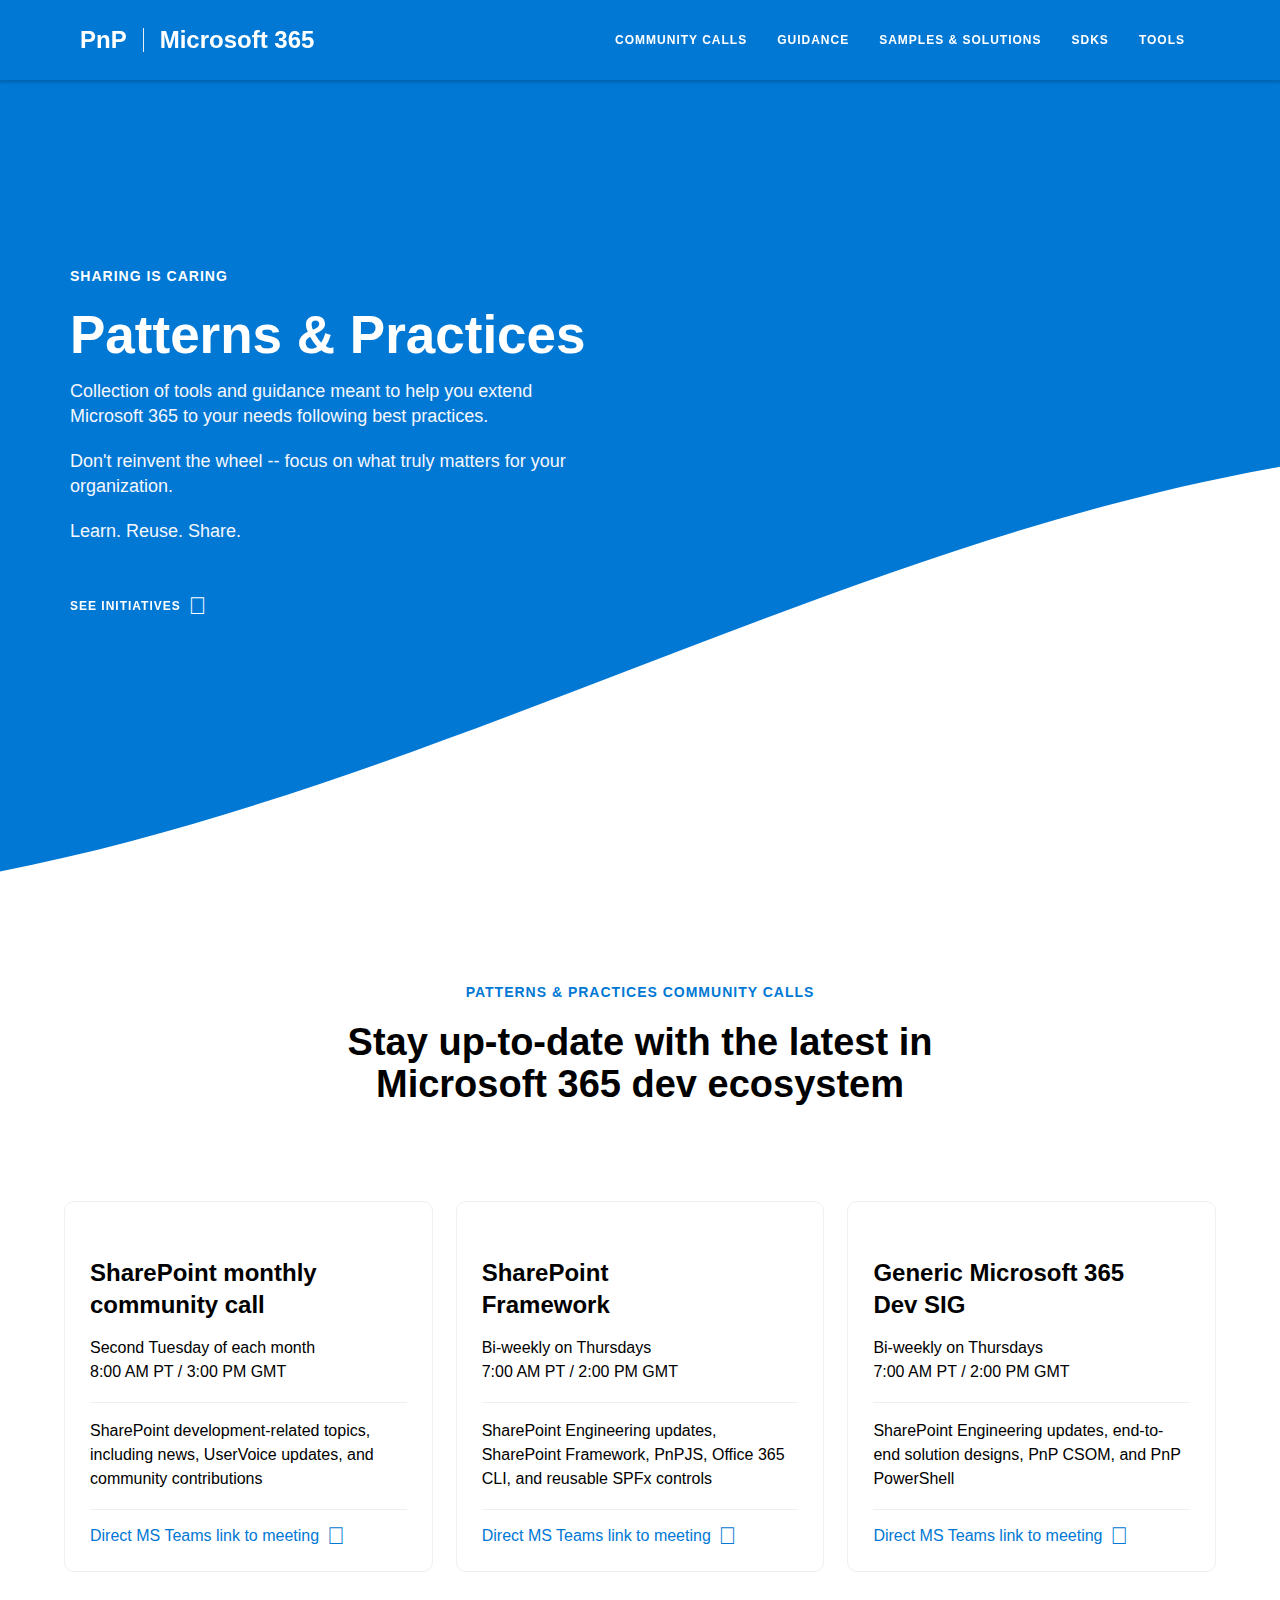
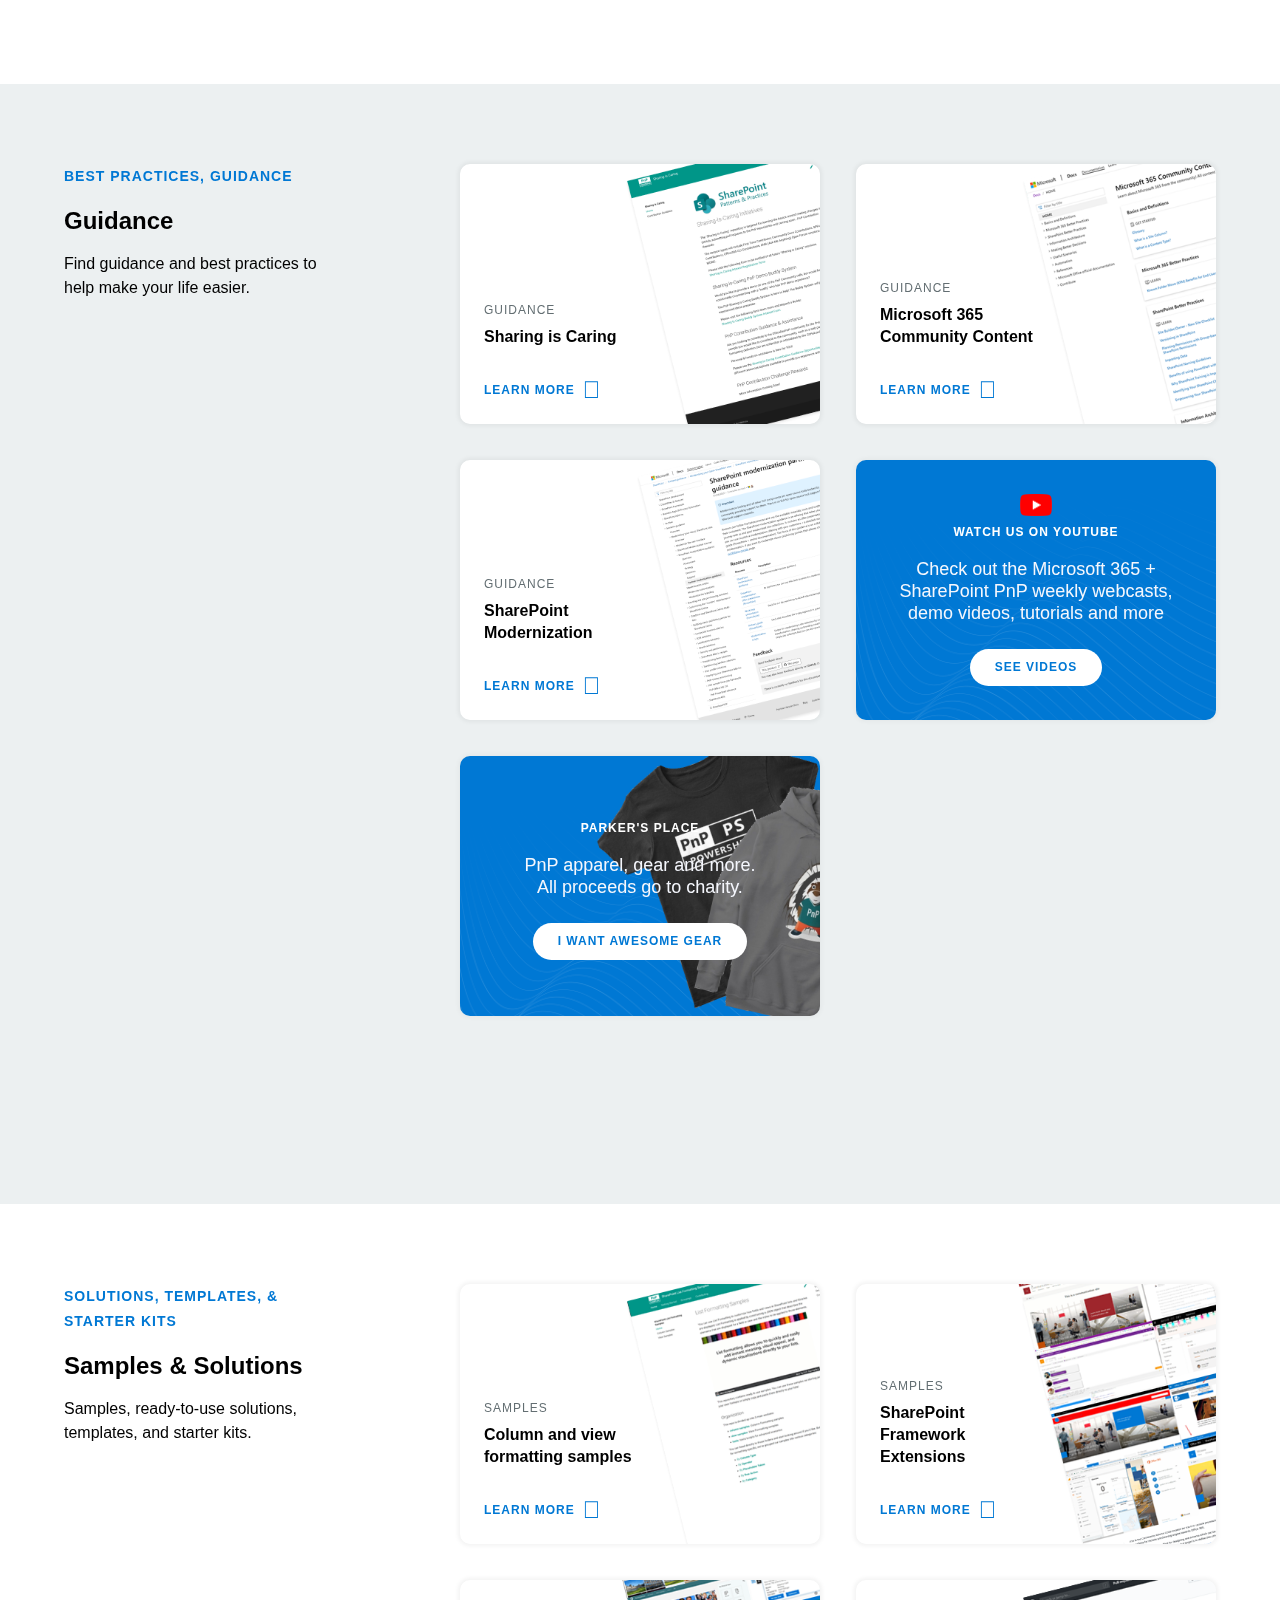
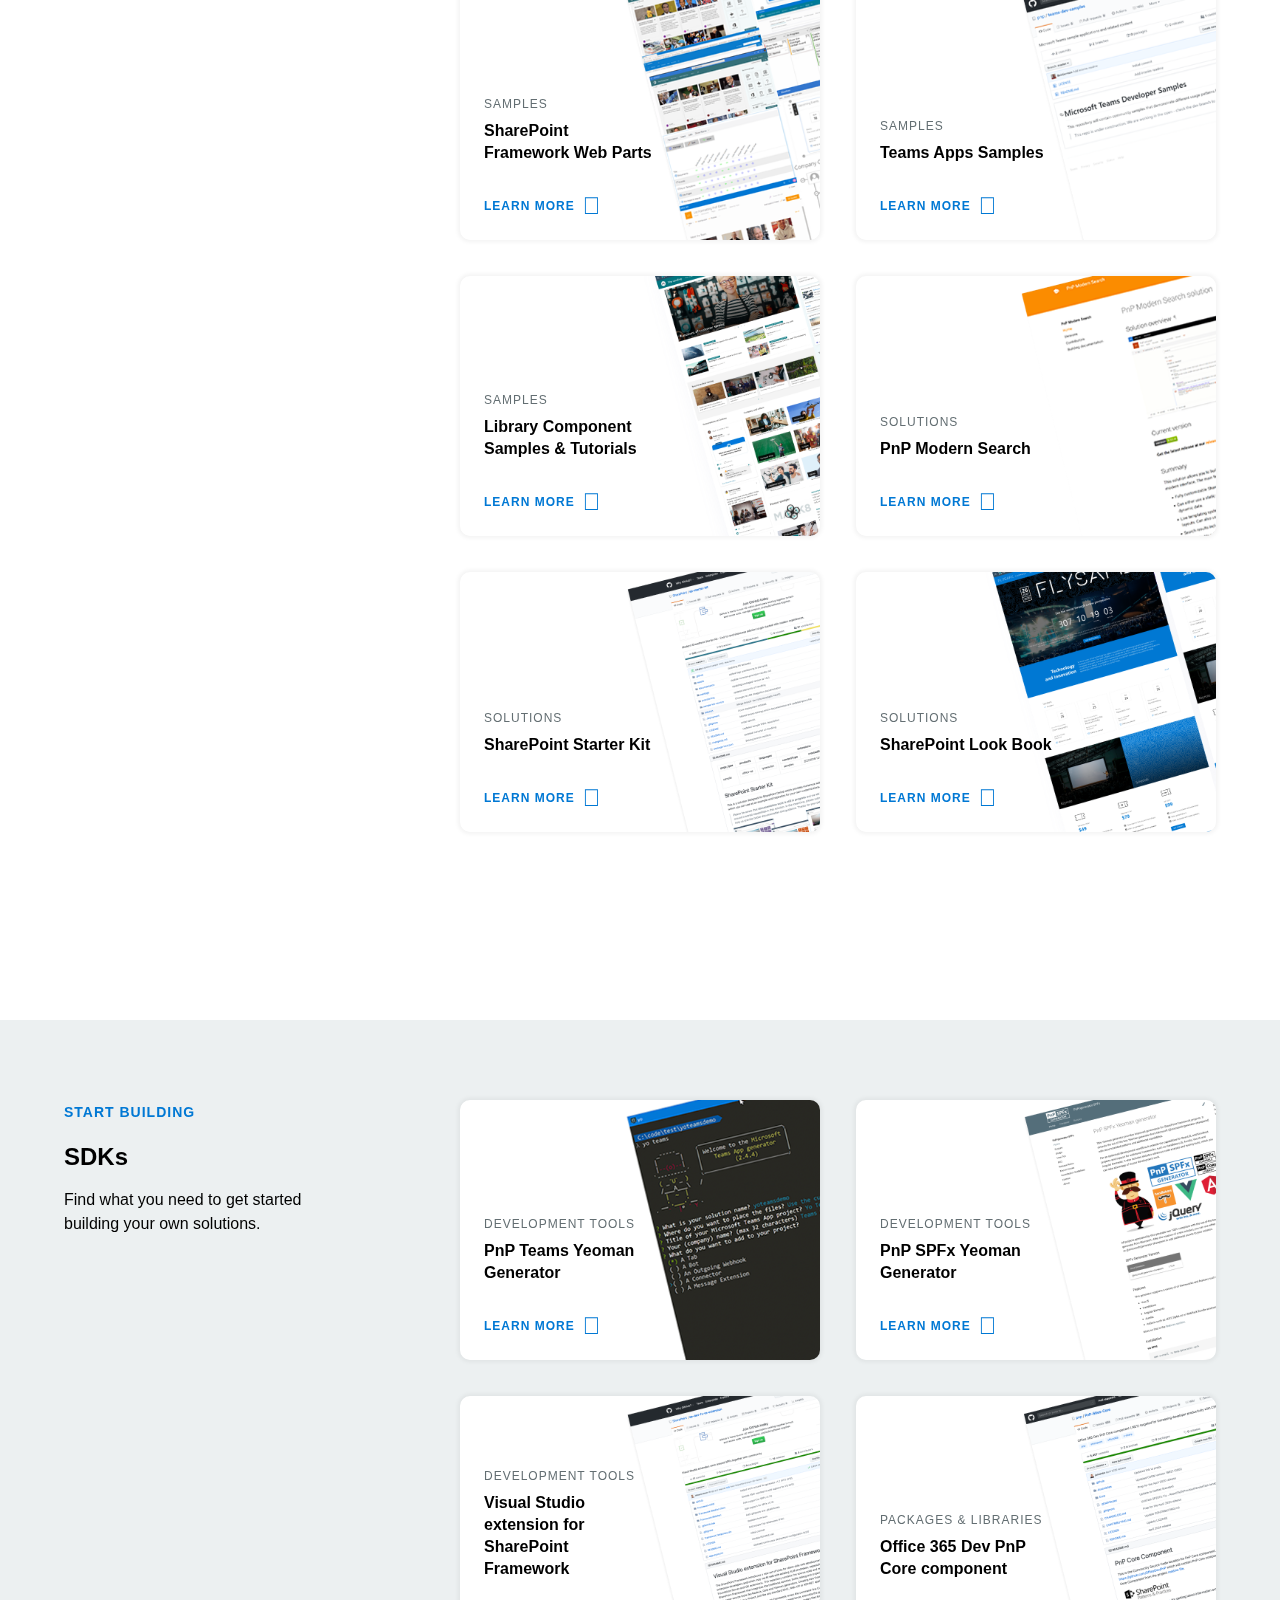
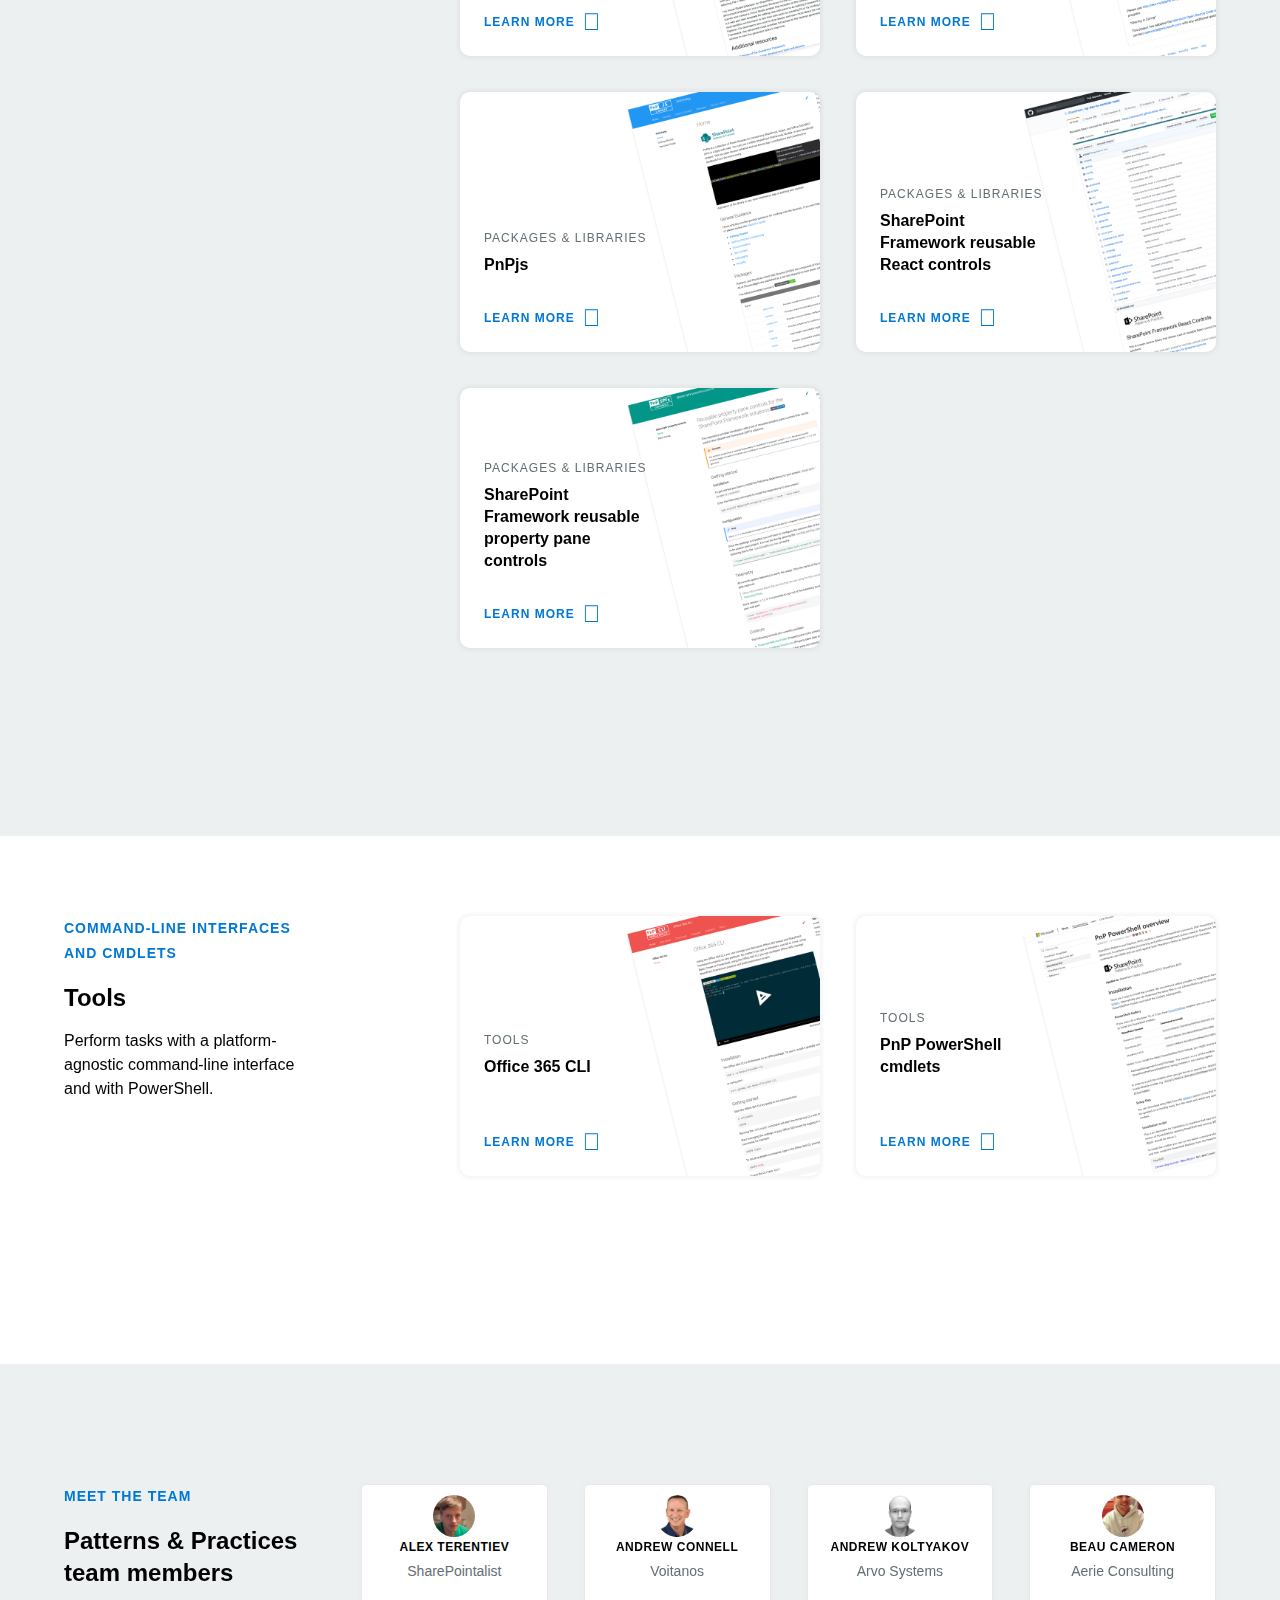
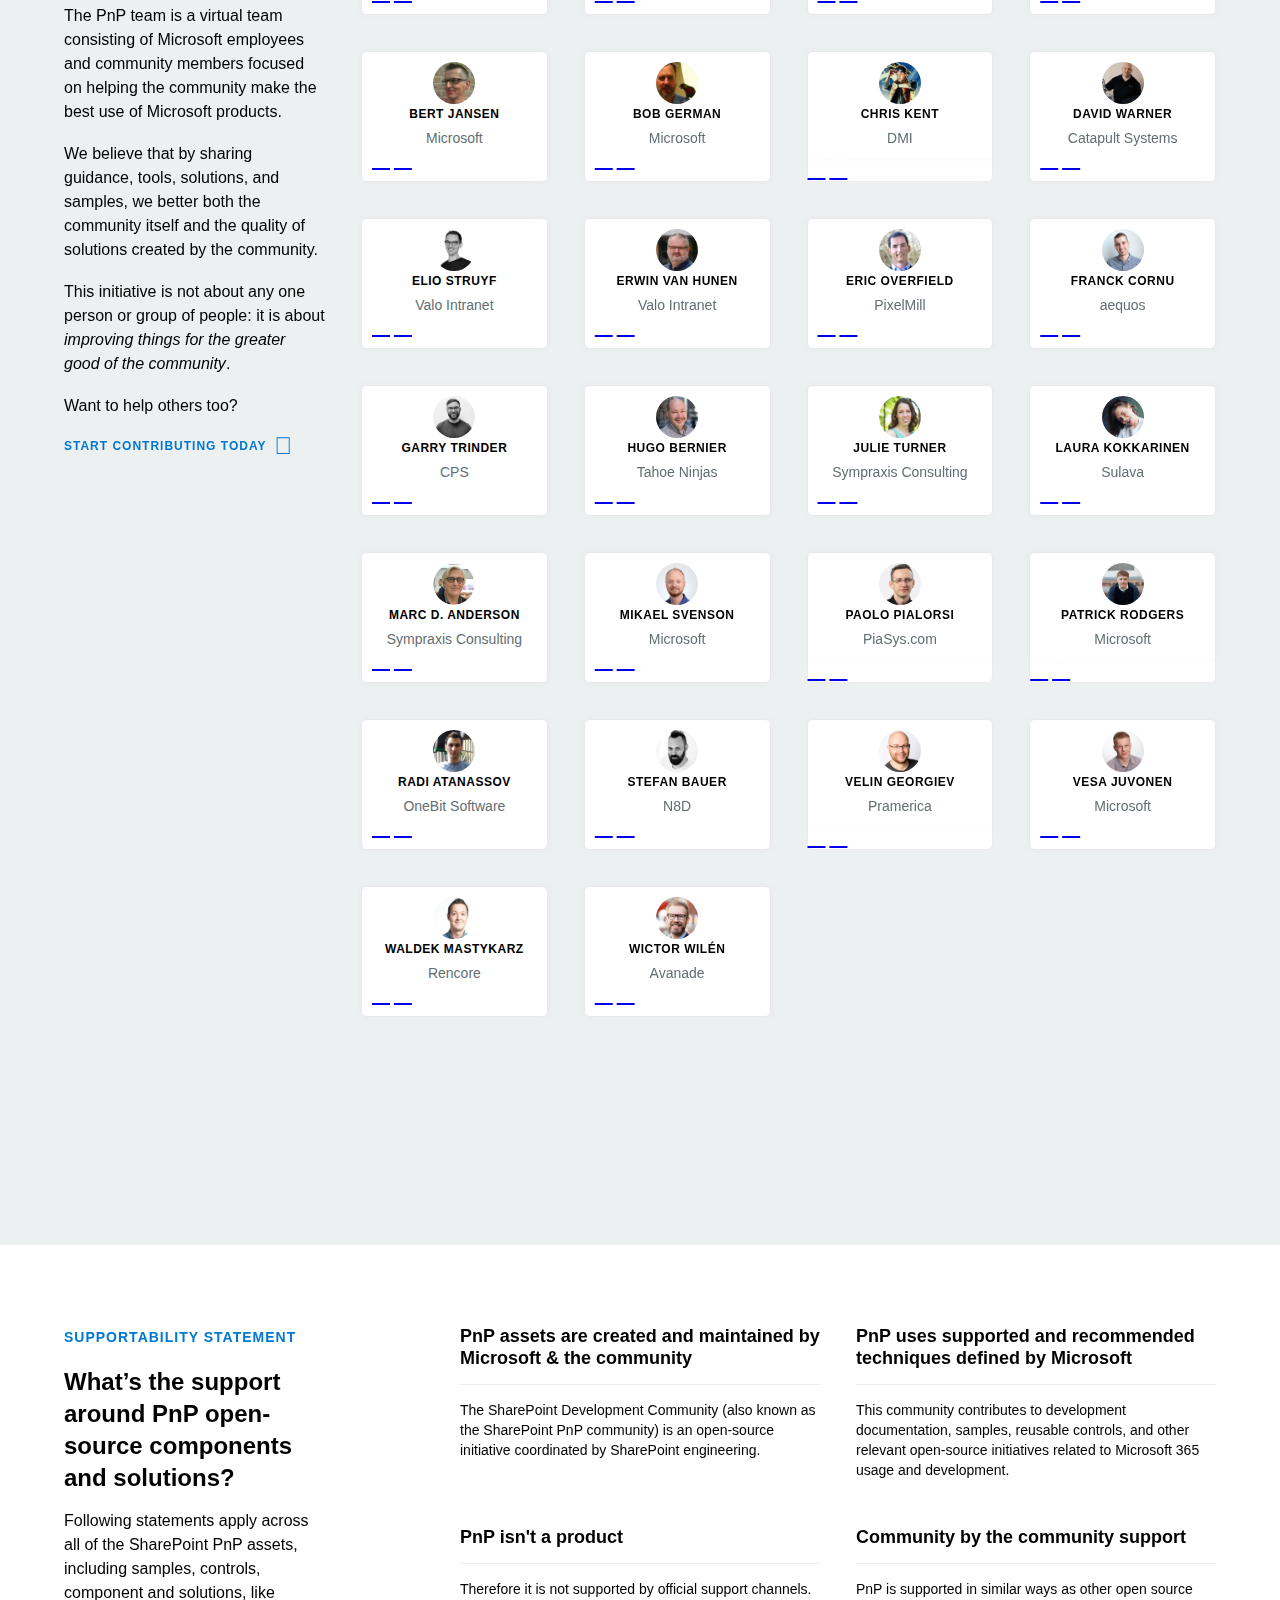
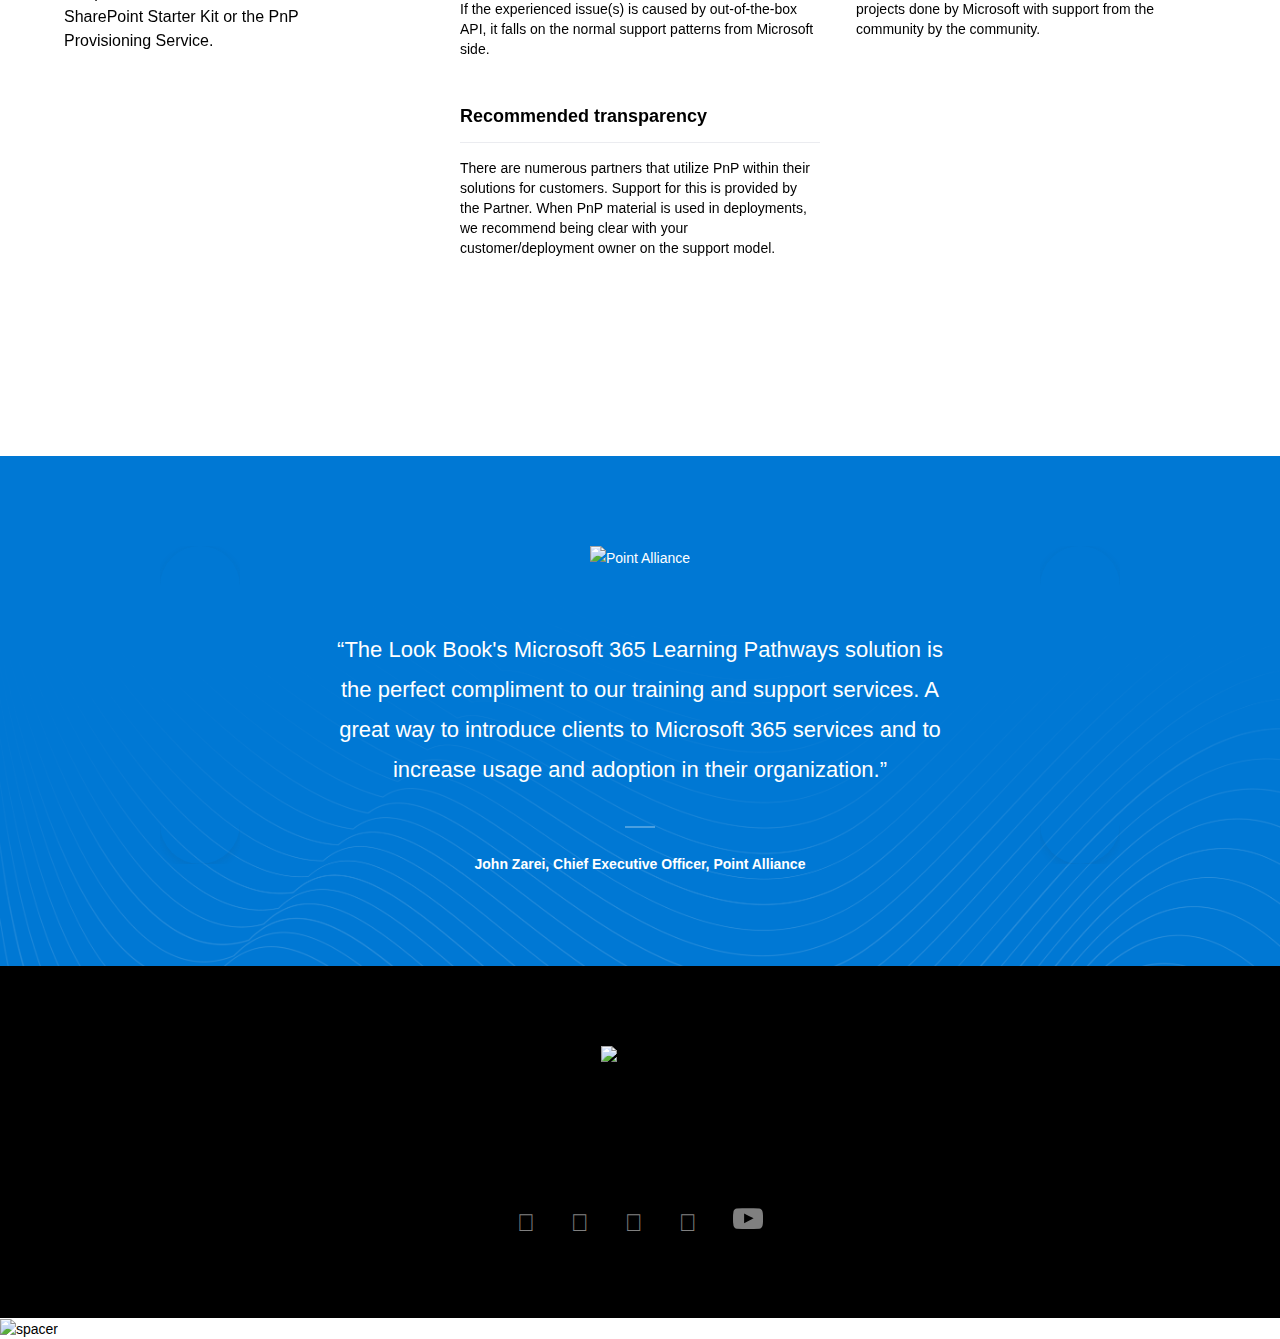
==== commit db0e86d8: "Added Learn Reuse Share" ====
--- a/docs/index.html
+++ b/docs/index.html
@@ -6,7 +6,7 @@
   <meta charset="utf-8">
   <title>PnP | Microsoft 365</title>
   <meta
-    content="Collection of tools and guidance meant to help you extend Microsoft 365 to your needs following best practices. Don't reinvent the wheel and focus on what truly matters for your organization."
+    content="Collection of tools and guidance meant to help you extend Microsoft 365 to your needs following best practices. Don't reinvent the wheel and focus on what truly matters for your organization. Learn. Reuse. Share."
     name="description">
   <meta content="PnP | Microsoft 365" property="og:title">
   <meta
@@ -95,6 +95,7 @@
         <p class="h06_text">Collection of tools and guidance meant to help you extend Microsoft 365 to your needs
           following best practices.</p>
         <p class="h06_text">Don't reinvent the wheel -- focus on what truly matters for your organization.</p>
+        <p class="h06_text">Learn. Reuse. Share.</p>
 
         <div class="lnd_button_wrap"><a href="#guidance" class="lnd_button_explore w-button">VIEW initiatives </a>
           <a href="#guidance" data-w-id="0c8918ea-73e2-6e17-81cb-0c961d7875ff" class="button-wrapper w-inline-block">
@@ -721,7 +722,7 @@
               </div>
             </div>
           </div>
-          <div class="people-card w-inline-block">
+          <div class="people-card w-inline-block" id="davidwarner">
             <div class="card no-border">
               <div class="card-head no-border">
                 <div class="row row-align-center"><img src="./images/team/davidwarner.jpg" alt="David Warner"
@@ -868,7 +869,7 @@
               </div>
             </div>
           </div>
-          <div class="people-card w-inline-block">
+          <div class="people-card w-inline-block" id="hugobernier">
             <div class="card no-border">
               <div class="card-head no-border">
                 <div class="row row-align-center"><img src="./images/team/hugobernier.jpg" alt="Hugo Bernier"
